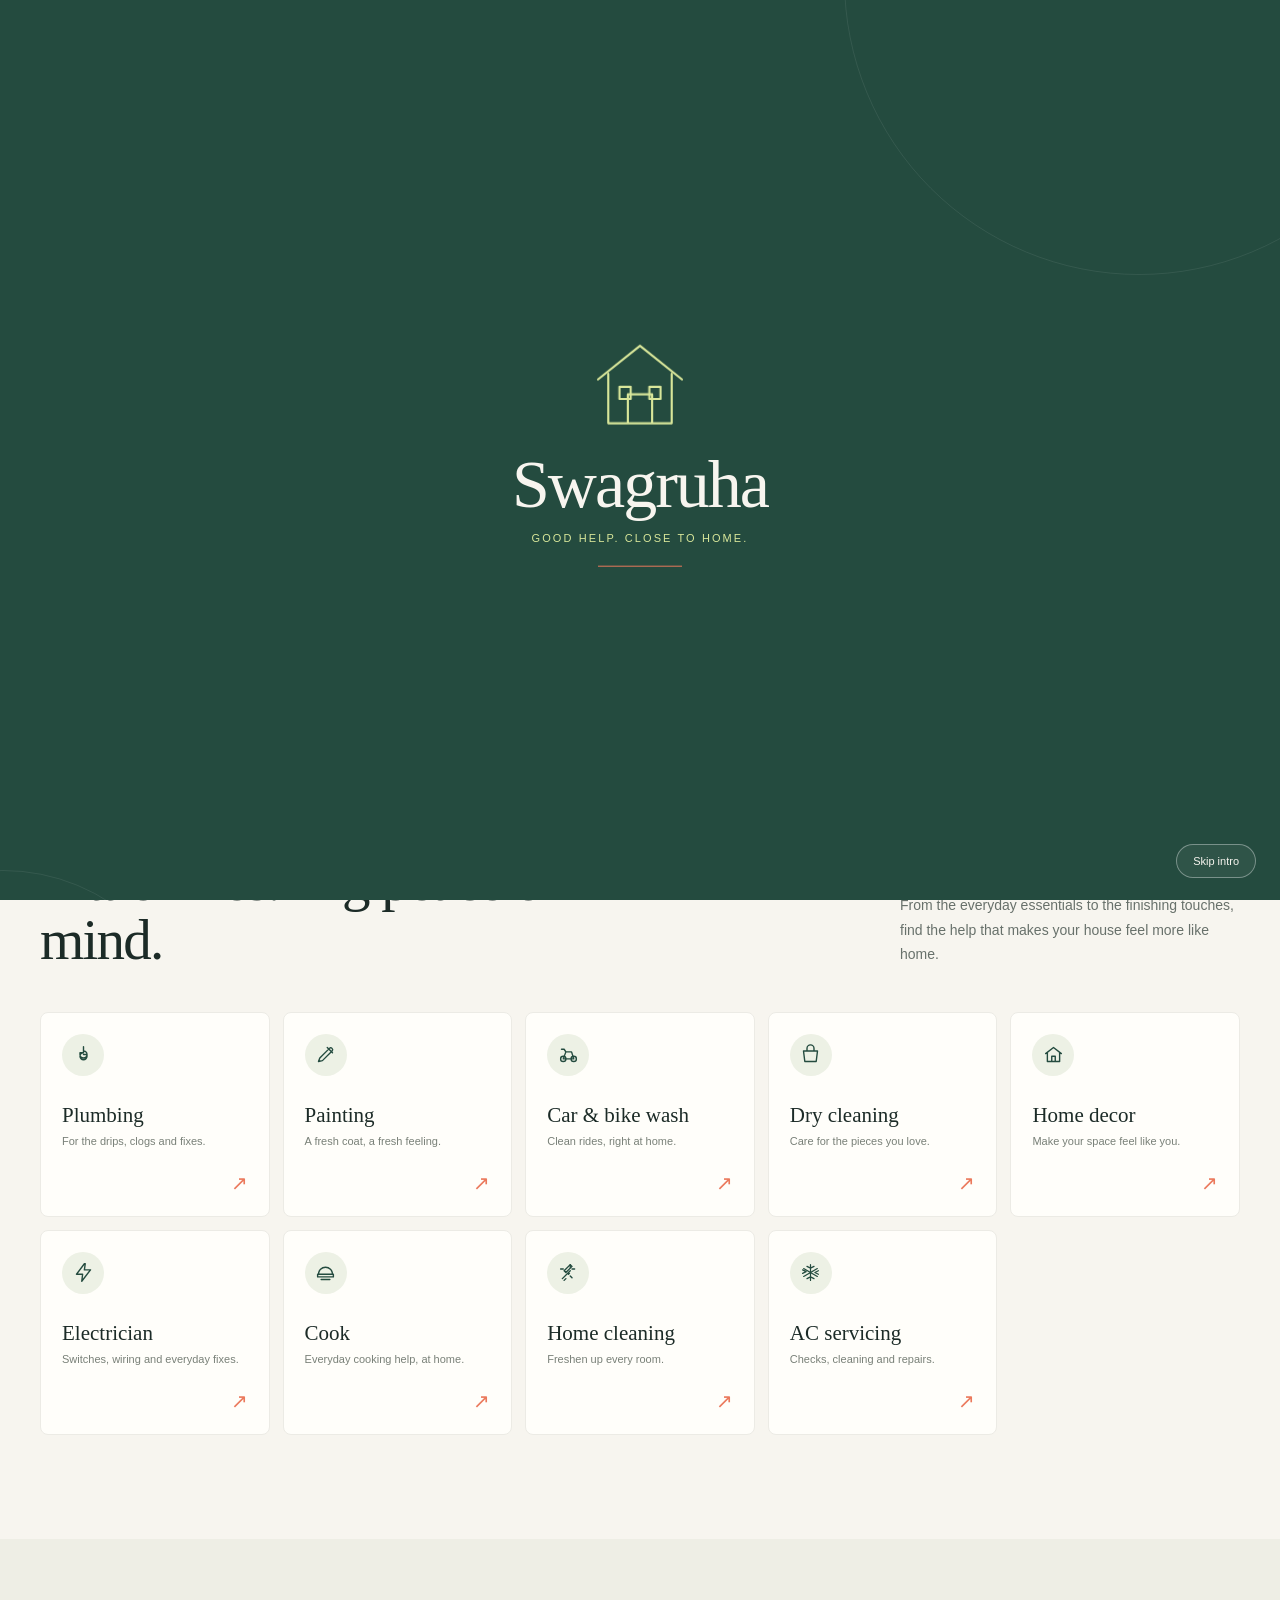
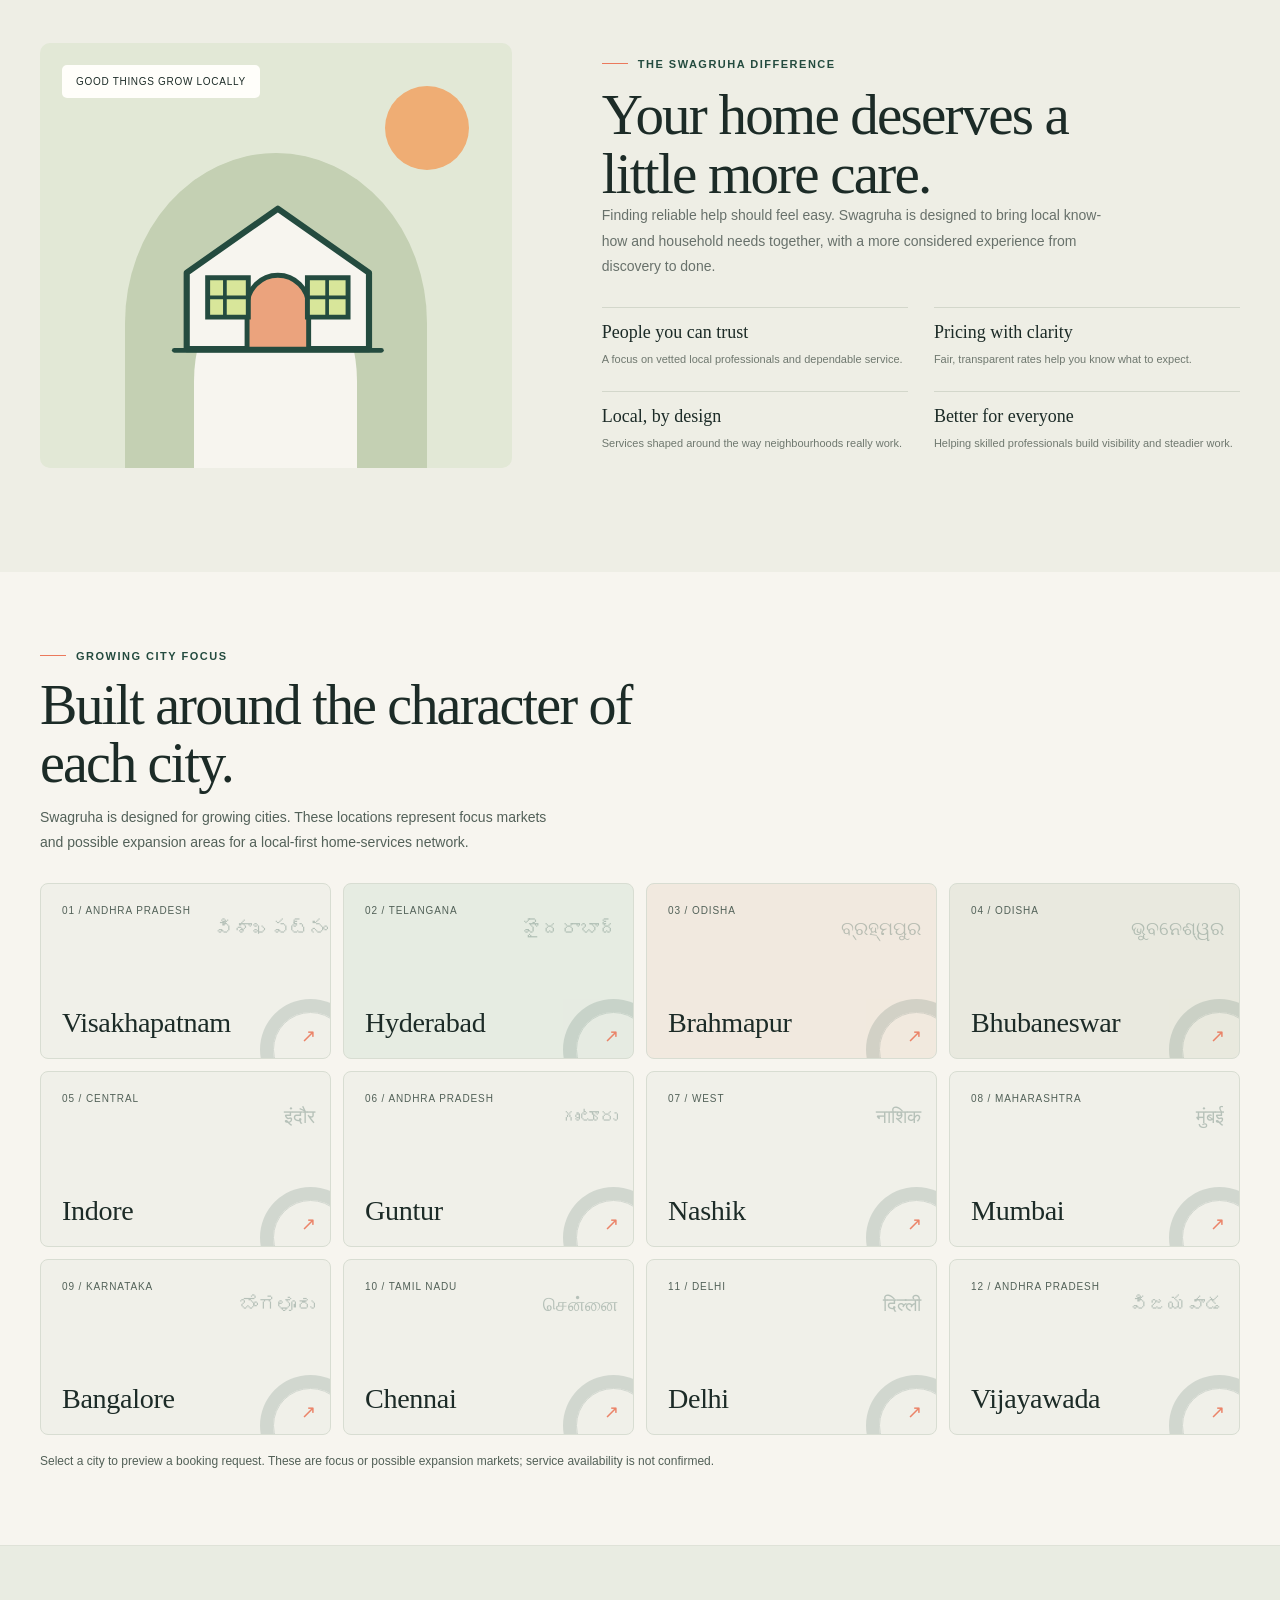
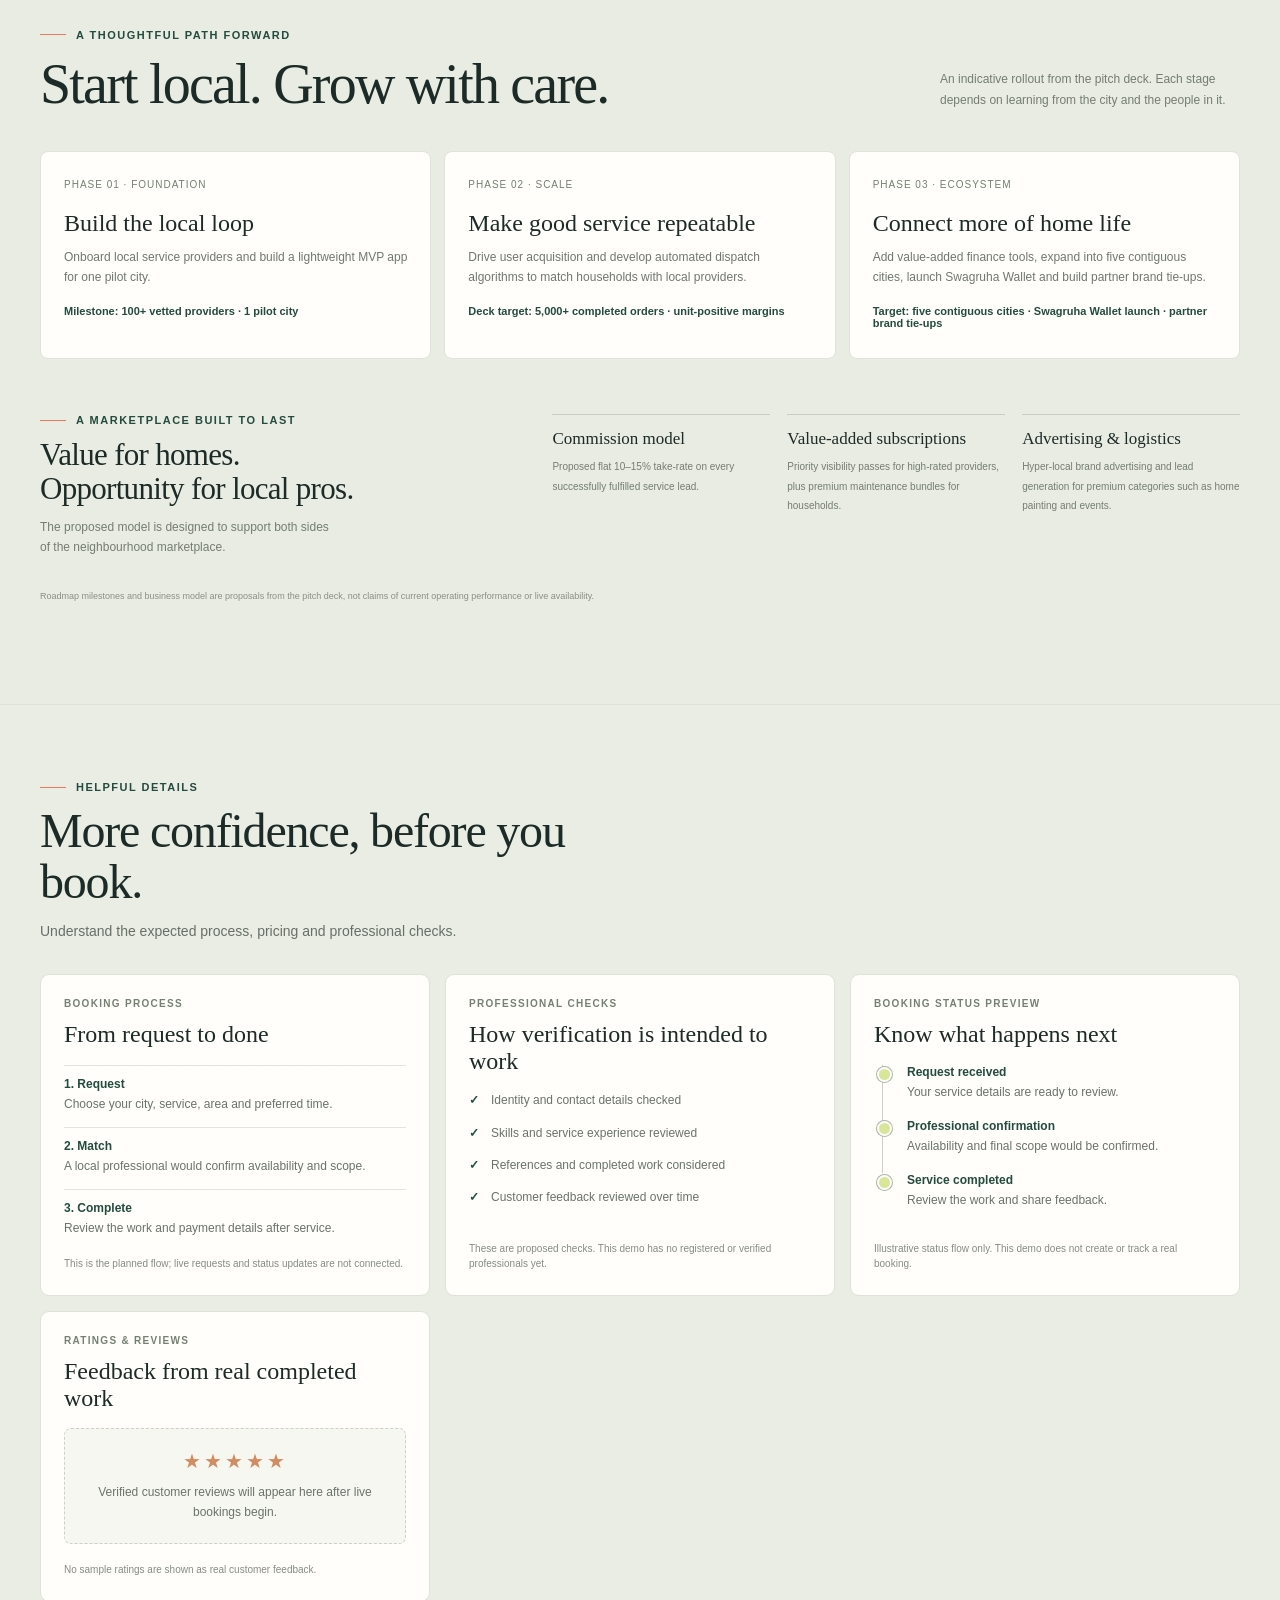
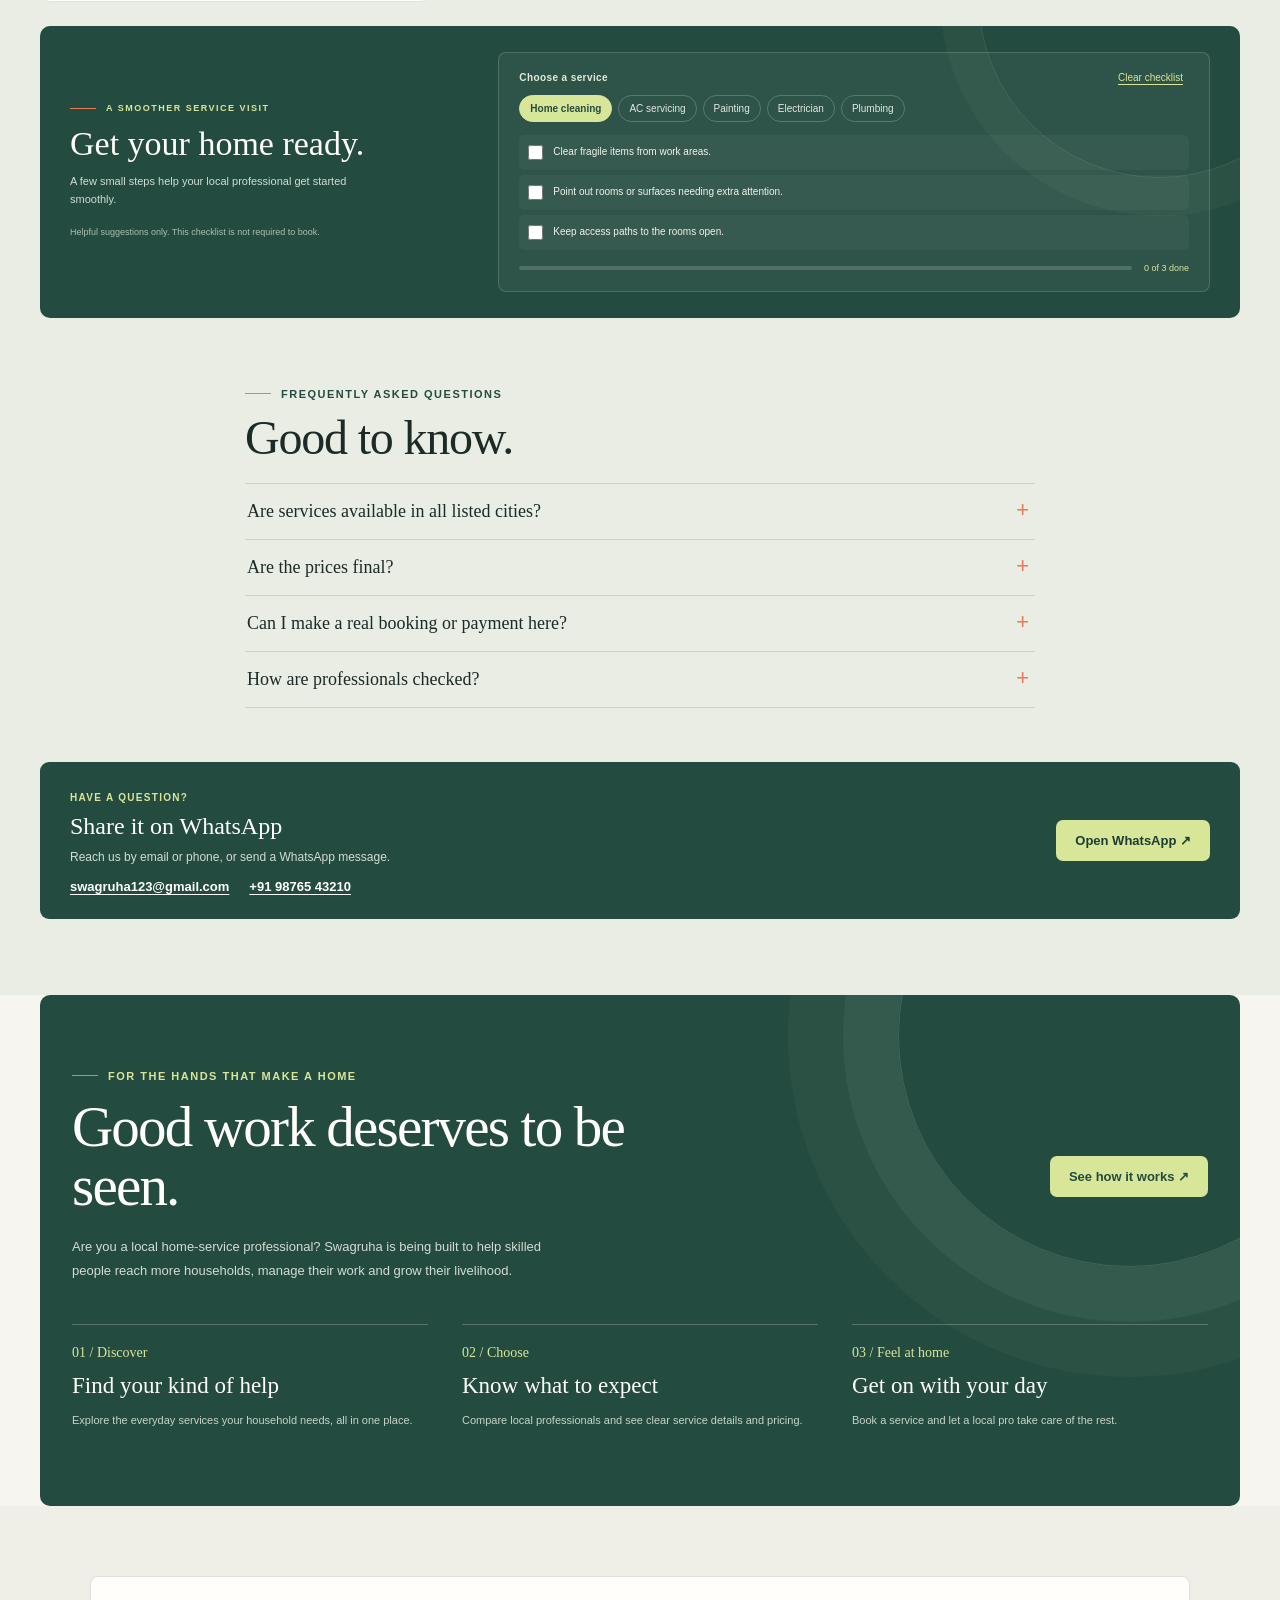
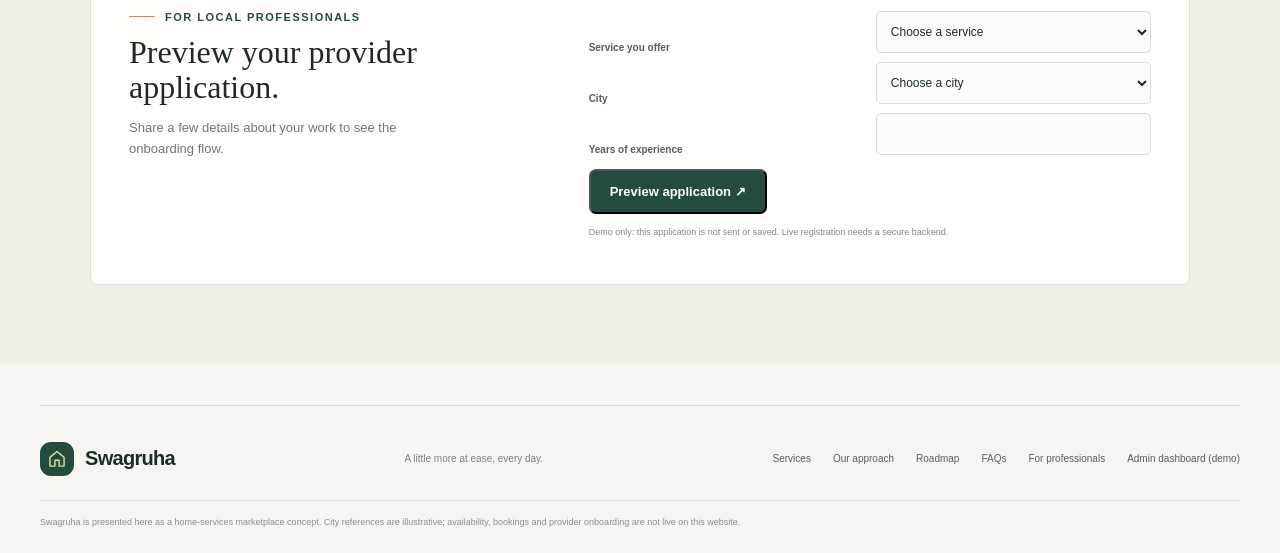
==== index.html @ 5145e4fa "Add files via upload" ====
<!doctype html>
<html lang="en">
<head>
<meta charset="utf-8">
<meta name="viewport" content="width=device-width, initial-scale=1">
<meta name="theme-color" content="#f7f5ef">
<meta name="description" content="Swagruha brings everyday home services and trusted local professionals together for India's next-generation cities.">
<title>Swagruha — Good help. Close to home.</title>
<link rel="stylesheet" href="styles.css?v=16">
<script src="script.js?v=26" defer></script>

</head>
<body>
<div class="top-contact-bar"><div class="wrap top-contact-inner"><a href="mailto:swagruha123@gmail.com" aria-label="Email Swagruha">✉ <span>swagruha123@gmail.com</span></a><a href="tel:+919876543210" aria-label="Call Swagruha">☎ <span>+91 98765 43210</span></a><a class="admin-shortcut" href="./dashboard.html">Admin dashboard ↗</a></div></div>
<header class="wrap topbar">
<a class="brand" href="#home" aria-label="Swagruha home"><span class="brand-mark"><svg viewBox="0 0 24 24" fill="none" aria-hidden="true"><path d="m3.5 10 8.5-7 8.5 7v10.5h-6v-7h-5v7h-6V10Z" stroke="currentColor" stroke-width="1.7" stroke-linejoin="round"/><path d="M8 7.1V4.5h3" stroke="currentColor" stroke-width="1.7" stroke-linecap="round"/></svg></span>Swagruha</a>
<button class="current-city-picker" id="openCityPicker" type="button" aria-haspopup="dialog"><span aria-hidden="true">⌖</span><span id="currentCityLabel">Choose city</span><span aria-hidden="true">⌄</span></button>
<div class="language-switch" role="group" aria-label="Choose language"><button type="button" data-lang="en" aria-pressed="true">EN</button><button type="button" data-lang="te" aria-pressed="false">తెలుగు</button><button type="button" data-lang="hi" aria-pressed="false">हिन्दी</button></div>
<div class="top-account-actions"><button class="account-link" type="button" data-open-account="signup">Sign up</button><button class="account-link login-link" type="button" data-open-account="login">Log in</button></div>
<button class="menu" aria-label="Toggle navigation menu" aria-expanded="false" aria-controls="siteMenu"><span class="menu-symbol" aria-hidden="true">☰</span><span class="menu-label">Menu</span></button>
<nav class="nav" id="siteMenu" aria-label="Main menu"><a href="#services">Browse services</a><a class="book-link" href="#cities">Book a service</a><a href="#booking-flow">How booking works</a><a href="#why">About Swagruha</a><a href="#faq">FAQs</a><a href="#provider-application">Join as a provider</a><button class="account-link" type="button" data-open-account="signup">Sign up</button><button class="account-link login-link" type="button" data-open-account="login">Log in</button><a class="menu-contact" href="mailto:swagruha123@gmail.com">Contact us <span>swagruha123@gmail.com</span></a></nav>
</header>
<main id="home">
<section class="wrap discovery" aria-label="Find a home service">
<form class="service-search" id="serviceSearchForm" role="search"><label class="visually-hidden" for="serviceSearchInput">Search home services</label><span class="search-icon" aria-hidden="true">⌕</span><input id="serviceSearchInput" type="search" placeholder="Search a service, e.g. electrician" autocomplete="off"><button type="submit">Search</button></form>
<div class="discovery-layout"><div class="quick-services"><div class="quick-heading"><div class="eyebrow">Start with a service</div><p>Choose the help you need at home.</p></div><div class="quick-service-grid"><button type="button" class="quick-service" data-quick-service="home_cleaning"><span class="quick-icon">✳</span><span>Home cleaning</span></button><button type="button" class="quick-service" data-quick-service="painting"><span class="quick-icon">◩</span><span>Painting</span></button><button type="button" class="quick-service" data-quick-service="electrician"><span class="quick-icon">ϟ</span><span>Electrician</span></button><button type="button" class="quick-service" data-quick-service="ac_servicing"><span class="quick-icon">❄</span><span>AC servicing</span></button></div><a class="all-services-link" href="#services">Explore all services <span aria-hidden="true">↗</span></a></div>
<article class="discovery-feature"><span class="feature-kicker">A little more at ease</span><div class="feature-content"><div class="feature-copy"><div class="eyebrow">Local help, made simple</div><h2>Care for your home,<br>close to home.</h2><p>Find everyday household services and preview a request in just a few steps.</p><button type="button" class="button feature-book" data-quick-service="home_cleaning">Explore home cleaning <span aria-hidden="true">↗</span></button></div><div class="feature-video" aria-label="Animated preview of a home cleaning service"><svg class="feature-video-scene" viewBox="0 0 480 300" role="img" aria-label="A local home professional cleaning a bright room"><rect width="480" height="300" fill="#d8e3d9"/><path d="M0 230h480v70H0z" fill="#c6b59b"/><path d="M45 36h190v138H45z" rx="7" fill="#f6f1e5" stroke="#fffefa" stroke-width="10"/><path d="M60 50h160v111H60z" fill="#b6d0cb"/><path d="M140 50v111M60 105h160" stroke="#f8f6ef" stroke-width="8"/><path d="M25 230h430" stroke="#a28f79" stroke-width="5"/><rect x="300" y="173" width="84" height="57" rx="6" fill="#e7a477"/><path d="M290 175h104l-52-45-52 45Z" fill="#244b3f"/><circle cx="365" cy="82" r="24" fill="#d9a37e"/><path d="M341 80c1-23 40-35 49-4-11-5-28-9-49 4Z" fill="#29362f"/><path d="M340 110c-14 22-17 62-13 88h78c1-32-4-68-22-87-10-10-32-11-43-1Z" fill="#477864"/><path d="M344 124c-22 14-34 34-48 57m82-54c19 4 34 18 46 36" fill="none" stroke="#d9a37e" stroke-width="13" stroke-linecap="round" class="cleaner-arms"/><path d="m303 176 27 17m82-33 21 20" stroke="#d9a37e" stroke-width="9" stroke-linecap="round"/><path d="m334 198-6 44m52-44 9 44" stroke="#29362f" stroke-width="14" stroke-linecap="round"/><path d="M417 197v47m-14 2h28" stroke="#d8e69a" stroke-width="6" stroke-linecap="round"/><circle cx="278" cy="91" r="5" fill="#fffefa" class="video-sparkle sparkle-one"/><circle cx="255" cy="123" r="4" fill="#d8e69a" class="video-sparkle sparkle-two"/><path d="m270 59 3 8 8 3-8 3-3 8-3-8-8-3 8-3 3-8Z" fill="#fffefa" class="video-sparkle sparkle-three"/></svg><span class="video-wipe-tool" aria-hidden="true"></span><span class="video-wipe-shine" aria-hidden="true"></span><div class="feature-video-controls"><button class="feature-video-toggle" type="button" aria-label="Pause service video" aria-pressed="true"><span aria-hidden="true">Ⅱ</span></button><span class="video-title">Home cleaning</span><span class="video-status">Playing</span></div><div class="feature-video-progress" aria-hidden="true"><span></span></div></div></div><span class="feature-caption">Thoughtful service for everyday home life</span></article></div>
<div class="service-highlights" aria-label="Featured services"><button type="button" class="highlight-card" data-quick-service="painting"><span class="highlight-art paint-art" aria-hidden="true">▱</span><span><small>Give your walls a refresh</small><b>Home painting <i aria-hidden="true">↗</i></b></span></button><button type="button" class="highlight-card" data-quick-service="home_cleaning"><span class="highlight-art clean-art" aria-hidden="true">✳</span><span><small>A fresh start for every room</small><b>Home cleaning <i aria-hidden="true">↗</i></b></span></button><button type="button" class="highlight-card" data-quick-service="electrician"><span class="highlight-art repair-art" aria-hidden="true">ϟ</span><span><small>Little fixes, handled locally</small><b>Home repairs <i aria-hidden="true">↗</i></b></span></button></div>
</section>
<div class="wrap trust-strip"><span class="trust-label">A better way to book everyday care</span><span class="trust-pill">Skilled local people</span><span class="trust-pill">Clear, fair pricing</span><span class="trust-pill">Made for your city</span></div>
<section class="wrap section" id="services"><div class="section-head"><div><div class="eyebrow">One less thing to worry about</div><h2>Little fixes. Big peace of mind.</h2></div><p>From the everyday essentials to the finishing touches, find the help that makes your house feel more like home.</p></div>
<div class="service-grid">
<article class="service" role="button" tabindex="0" aria-haspopup="dialog" data-service="plumbing"><div><span class="icon"><svg viewBox="0 0 24 24" fill="none"><path d="M12 3v7m0 0a4 4 0 1 0 4 4v-2h-4m0-2H8v2a4 4 0 1 0 4-4Z" stroke="currentColor" stroke-width="1.6" stroke-linecap="round" stroke-linejoin="round"/></svg></span><h3>Plumbing</h3><p>For the drips, clogs and fixes.</p></div><span class="arrow" aria-hidden="true">↗</span></article>
<article class="service" role="button" tabindex="0" aria-haspopup="dialog" data-service="painting"><div><span class="icon"><svg viewBox="0 0 24 24" fill="none"><path d="m14 4 6 6M4 20l4.5-1 11-11a2.12 2.12 0 0 0-3-3l-11 11L4 20Z" stroke="currentColor" stroke-width="1.6" stroke-linecap="round" stroke-linejoin="round"/></svg></span><h3>Painting</h3><p>A fresh coat, a fresh feeling.</p></div><span class="arrow" aria-hidden="true">↗</span></article>
<article class="service" role="button" tabindex="0" aria-haspopup="dialog" data-service="car_bike_wash"><div><span class="icon"><svg viewBox="0 0 24 24" fill="none"><circle cx="6" cy="17" r="3" stroke="currentColor" stroke-width="1.6"/><circle cx="18" cy="17" r="3" stroke="currentColor" stroke-width="1.6"/><path d="M6 17h12l-2.5-8H9l-3 8Zm3-8-2-3H4" stroke="currentColor" stroke-width="1.6" stroke-linecap="round" stroke-linejoin="round"/></svg></span><h3>Car &amp; bike wash</h3><p>Clean rides, right at home.</p></div><span class="arrow" aria-hidden="true">↗</span></article>
<article class="service" role="button" tabindex="0" aria-haspopup="dialog" data-service="dry_cleaning"><div><span class="icon"><svg viewBox="0 0 24 24" fill="none"><path d="M4 8h16l-1.5 12h-13L4 8Zm4 0V5a4 4 0 0 1 8 0v3" stroke="currentColor" stroke-width="1.6" stroke-linecap="round" stroke-linejoin="round"/></svg></span><h3>Dry cleaning</h3><p>Care for the pieces you love.</p></div><span class="arrow" aria-hidden="true">↗</span></article>
<article class="service" role="button" tabindex="0" aria-haspopup="dialog" data-service="home_decor"><div><span class="icon"><svg viewBox="0 0 24 24" fill="none"><path d="m3 11 9-7 9 7M5 10v10h14V10m-9 10v-6h4v6" stroke="currentColor" stroke-width="1.6" stroke-linecap="round" stroke-linejoin="round"/></svg></span><h3>Home decor</h3><p>Make your space feel like you.</p></div><span class="arrow" aria-hidden="true">↗</span></article>

<article class="service" role="button" tabindex="0" aria-haspopup="dialog" data-service="electrician"><div><span class="icon"><svg viewBox="0 0 24 24" fill="none"><path d="m13 2-9 12h7l-1 8 10-13h-7l1-7Z" stroke="currentColor" stroke-width="1.6" stroke-linecap="round" stroke-linejoin="round"/></svg></span><h3>Electrician</h3><p>Switches, wiring and everyday fixes.</p></div><span class="arrow" aria-hidden="true">↗</span></article>
<article class="service" role="button" tabindex="0" aria-haspopup="dialog" data-service="cook"><div><span class="icon"><svg viewBox="0 0 24 24" fill="none"><path d="M4 14a8 8 0 0 1 16 0H4Zm-1 0h18v3H3zm4 6h10" stroke="currentColor" stroke-width="1.6" stroke-linecap="round" stroke-linejoin="round"/></svg></span><h3>Cook</h3><p>Everyday cooking help, at home.</p></div><span class="arrow" aria-hidden="true">↗</span></article>
<article class="service" role="button" tabindex="0" aria-haspopup="dialog" data-service="home_cleaning"><div><span class="icon"><svg viewBox="0 0 24 24" fill="none"><path d="m5 19 9-9m-7 11 2-2M14 3v3m-8 2H3m16 0h-3m-2 8 2 2m-4-4 1-1" stroke="currentColor" stroke-width="1.6" stroke-linecap="round" stroke-linejoin="round"/><path d="m14 3 2 2-7 7-2-2 7-7Z" stroke="currentColor" stroke-width="1.6" stroke-linejoin="round"/></svg></span><h3>Home cleaning</h3><p>Freshen up every room.</p></div><span class="arrow" aria-hidden="true">↗</span></article>
<article class="service" role="button" tabindex="0" aria-haspopup="dialog" data-service="ac_servicing"><div><span class="icon"><svg viewBox="0 0 24 24" fill="none"><path d="M12 3v18m-7.8-13.5 15.6 9m0-9-15.6 9M8 5l4 2 4-2m-8 14 4-2 4 2m5-9-4 2 4 2M3 9l4 2-4 2" stroke="currentColor" stroke-width="1.4" stroke-linecap="round" stroke-linejoin="round"/></svg></span><h3>AC servicing</h3><p>Checks, cleaning and repairs.</p></div><span class="arrow" aria-hidden="true">↗</span></article></div></section>

<section class="split" id="why"><div class="wrap section story"><div class="story-visual" aria-label="Illustration of a neighbourhood home"><span class="sun"></span><span class="visual-tag">Good things grow locally</span><span class="arch"></span><svg class="line-house" viewBox="0 0 180 140" fill="none" aria-hidden="true"><path d="m16 68 74-52 74 52v62H16V68Z" fill="#F7F5EF" stroke="#244B3F" stroke-width="5" stroke-linejoin="round"/><path d="M65 95a25 25 0 0 1 50 0v35H65V95Z" fill="#EBA37D" stroke="#244B3F" stroke-width="4"/><path d="M33 72h33v32H33zM114 72h33v32h-33z" fill="#D8E69A" stroke="#244B3F" stroke-width="4"/><path d="M47 72v32m-14-16h33m64-16v32m-16-16h33" stroke="#244B3F" stroke-width="3"/><path d="M6 131h168" stroke="#244B3F" stroke-width="4" stroke-linecap="round"/></svg></div>
<div class="story-copy"><div class="eyebrow">The Swagruha difference</div><h2>Your home deserves a little more care.</h2><p>Finding reliable help should feel easy. Swagruha is designed to bring local know-how and household needs together, with a more considered experience from discovery to done.</p><div class="benefits"><div class="benefit"><b>People you can trust</b><span>A focus on vetted local professionals and dependable service.</span></div><div class="benefit"><b>Pricing with clarity</b><span>Fair, transparent rates help you know what to expect.</span></div><div class="benefit"><b>Local, by design</b><span>Services shaped around the way neighbourhoods really work.</span></div><div class="benefit"><b>Better for everyone</b><span>Helping skilled professionals build visibility and steadier work.</span></div></div></div></div></section>
<section class="wrap cities" id="cities"><div class="cities-intro"><div class="eyebrow">Growing city focus</div><h2>Built around the character of each city.</h2><p>Swagruha is designed for growing cities. These locations represent focus markets and possible expansion areas for a local-first home-services network.</p></div><div class="city-grid"><article class="city-card" role="button" tabindex="0" aria-pressed="false" aria-label="Choose Visakhapatnam" data-city="Visakhapatnam"><span class="city-index">01 / ANDHRA PRADESH</span><span class="city-name">Visakhapatnam</span><span class="city-mark">విశాఖపట్నం</span><span class="city-line"></span></article><article class="city-card" role="button" tabindex="0" aria-label="Choose Hyderabad" data-city="Hyderabad"><span class="city-index">02 / TELANGANA</span><span class="city-name">Hyderabad</span><span class="city-mark">హైదరాబాద్</span><span class="city-line"></span></article><article class="city-card" role="button" tabindex="0" aria-label="Choose Brahmapur" data-city="Brahmapur"><span class="city-index">03 / ODISHA</span><span class="city-name">Brahmapur</span><span class="city-mark">ବ୍ରହ୍ମପୁର</span><span class="city-line"></span></article><article class="city-card" role="button" tabindex="0" aria-label="Choose Bhubaneswar" data-city="Bhubaneswar"><span class="city-index">04 / ODISHA</span><span class="city-name">Bhubaneswar</span><span class="city-mark">ଭୁବନେଶ୍ୱର</span><span class="city-line"></span></article><article class="city-card" role="button" tabindex="0" aria-label="Choose Indore" data-city="Indore"><span class="city-index">05 / CENTRAL</span><span class="city-name">Indore</span><span class="city-mark">इंदौर</span><span class="city-line"></span></article><article class="city-card" role="button" tabindex="0" aria-label="Choose Guntur" data-city="Guntur"><span class="city-index">06 / ANDHRA PRADESH</span><span class="city-name">Guntur</span><span class="city-mark">గుంటూరు</span><span class="city-line"></span></article><article class="city-card" role="button" tabindex="0" aria-label="Choose Nashik" data-city="Nashik"><span class="city-index">07 / WEST</span><span class="city-name">Nashik</span><span class="city-mark">नाशिक</span><span class="city-line"></span></article><article class="city-card" role="button" tabindex="0" aria-label="Choose Mumbai" data-city="Mumbai"><span class="city-index">08 / MAHARASHTRA</span><span class="city-name">Mumbai</span><span class="city-mark">मुंबई</span><span class="city-line"></span></article><article class="city-card" role="button" tabindex="0" aria-label="Choose Bangalore" data-city="Bangalore"><span class="city-index">09 / KARNATAKA</span><span class="city-name">Bangalore</span><span class="city-mark">ಬೆಂಗಳೂರು</span><span class="city-line"></span></article><article class="city-card" role="button" tabindex="0" aria-label="Choose Chennai" data-city="Chennai"><span class="city-index">10 / TAMIL NADU</span><span class="city-name">Chennai</span><span class="city-mark">சென்னை</span><span class="city-line"></span></article><article class="city-card" role="button" tabindex="0" aria-label="Choose Delhi" data-city="Delhi"><span class="city-index">11 / DELHI</span><span class="city-name">Delhi</span><span class="city-mark">दिल्ली</span><span class="city-line"></span></article><article class="city-card" role="button" tabindex="0" aria-label="Choose Vijayawada" data-city="Vijayawada"><span class="city-index">12 / ANDHRA PRADESH</span><span class="city-name">Vijayawada</span><span class="city-mark">విజయవాడ</span><span class="city-line"></span></article></div><p class="cities-note">Select a city to preview a booking request. These are focus or possible expansion markets; service availability is not confirmed.</p></section>
<section class="roadmap" id="roadmap"><div class="wrap"><div class="roadmap-head"><div><div class="eyebrow">A thoughtful path forward</div><h2>Start local. Grow with care.</h2></div><p>An indicative rollout from the pitch deck. Each stage depends on learning from the city and the people in it.</p></div><div class="roadmap-grid"><article class="roadmap-card"><span class="phase">Phase 01 · Foundation</span><h3>Build the local loop</h3><p>Onboard local service providers and build a lightweight MVP app for one pilot city.</p><span class="goal">Milestone: 100+ vetted providers · 1 pilot city</span></article><article class="roadmap-card"><span class="phase">Phase 02 · Scale</span><h3>Make good service repeatable</h3><p>Drive user acquisition and develop automated dispatch algorithms to match households with local providers.</p><span class="goal">Deck target: 5,000+ completed orders · unit-positive margins</span></article><article class="roadmap-card"><span class="phase">Phase 03 · Ecosystem</span><h3>Connect more of home life</h3><p>Add value-added finance tools, expand into five contiguous cities, launch Swagruha Wallet and build partner brand tie-ups.</p><span class="goal">Target: five contiguous cities · Swagruha Wallet launch · partner brand tie-ups</span></article></div><div class="model-row"><div><div class="eyebrow">A marketplace built to last</div><h3>Value for homes.<br>Opportunity for local pros.</h3><p>The proposed model is designed to support both sides of the neighbourhood marketplace.</p></div><div class="model-list"><div class="model-item"><b>Commission model</b><span>Proposed flat 10–15% take-rate on every successfully fulfilled service lead.</span></div><div class="model-item"><b>Value-added subscriptions</b><span>Priority visibility passes for high-rated providers, plus premium maintenance bundles for households.</span></div><div class="model-item"><b>Advertising & logistics</b><span>Hyper-local brand advertising and lead generation for premium categories such as home painting and events.</span></div></div></div><p class="roadmap-note">Roadmap milestones and business model are proposals from the pitch deck, not claims of current operating performance or live availability.</p></div></section>
<section class="trust-details" id="trust-details"><div class="wrap"><div class="extras-heading"><div class="eyebrow">Helpful details</div><h2>More confidence, before you book.</h2><p>Understand the expected process, pricing and professional checks.</p></div><div class="trust-detail-grid"><article class="trust-detail-card" id="booking-flow"><span class="detail-kicker">Booking process</span><h3>From request to done</h3><ol class="booking-steps"><li><b>1. Request</b><span>Choose your city, service, area and preferred time.</span></li><li><b>2. Match</b><span>A local professional would confirm availability and scope.</span></li><li><b>3. Complete</b><span>Review the work and payment details after service.</span></li></ol><p class="detail-disclaimer">This is the planned flow; live requests and status updates are not connected.</p></article><article class="trust-detail-card" id="verification"><span class="detail-kicker">Professional checks</span><h3>How verification is intended to work</h3><ul class="check-list"><li>Identity and contact details checked</li><li>Skills and service experience reviewed</li><li>References and completed work considered</li><li>Customer feedback reviewed over time</li></ul><p class="detail-disclaimer">These are proposed checks. This demo has no registered or verified professionals yet.</p></article><article class="trust-detail-card" id="status-preview"><span class="detail-kicker">Booking status preview</span><h3>Know what happens next</h3><ol class="status-track"><li><b>Request received</b><span>Your service details are ready to review.</span></li><li><b>Professional confirmation</b><span>Availability and final scope would be confirmed.</span></li><li><b>Service completed</b><span>Review the work and share feedback.</span></li></ol><p class="detail-disclaimer">Illustrative status flow only. This demo does not create or track a real booking.</p></article><article class="trust-detail-card reviews-card" id="reviews"><span class="detail-kicker">Ratings &amp; reviews</span><h3>Feedback from real completed work</h3><div class="reviews-empty"><span class="review-stars" aria-hidden="true">★★★★★</span><p>Verified customer reviews will appear here after live bookings begin.</p></div><p class="detail-disclaimer">No sample ratings are shown as real customer feedback.</p></article></div><section class="visit-prep" id="visit-prep" aria-labelledby="visitPrepTitle"><div class="prep-intro"><div class="eyebrow" id="prepEyebrow">A smoother service visit</div><h3 id="visitPrepTitle">Get your home ready.</h3><p id="prepIntroText">A few small steps help your local professional get started smoothly.</p><p class="prep-note" id="prepNote">Helpful suggestions only. This checklist is not required to book.</p></div><div class="prep-widget"><div class="prep-widget-head"><span id="prepChooseLabel">Choose a service</span><button id="clearPrepChecklist" type="button">Clear checklist</button></div><div class="prep-service-tabs" role="tablist" aria-label="Choose a service to prepare for"><button type="button" role="tab" aria-selected="true" data-prep-service="home_cleaning">Home cleaning</button><button type="button" role="tab" aria-selected="false" data-prep-service="ac_servicing">AC servicing</button><button type="button" role="tab" aria-selected="false" data-prep-service="painting">Painting</button><button type="button" role="tab" aria-selected="false" data-prep-service="electrician">Electrician</button><button type="button" role="tab" aria-selected="false" data-prep-service="plumbing">Plumbing</button></div><ul class="prep-checklist" id="prepChecklist"></ul><div class="prep-progress"><span class="prep-progress-track"><span id="prepProgressBar"></span></span><span id="prepProgressLabel" aria-live="polite">0 of 3 done</span></div></div></section><div class="faq-wrap" id="faq"><div class="faq-heading"><div class="eyebrow">Frequently asked questions</div><h2>Good to know.</h2></div><details class="faq-item"><summary>Are services available in all listed cities?</summary><p>The cities show focus and possible expansion markets. Current service availability is not confirmed.</p></details><details class="faq-item"><summary>Are the prices final?</summary><p>No. Price ranges are illustrative estimates for this website preview. A real professional would confirm the scope and final quote.</p></details><details class="faq-item"><summary>Can I make a real booking or payment here?</summary><p>No. This is a front-end demo. Booking requests are not sent or saved, and no payment is processed.</p></details><details class="faq-item"><summary>How are professionals checked?</summary><p>The verification card describes the intended approach. Live onboarding and background checks are not active in this demo.</p></details></div><div class="contact-strip"><div><span class="detail-kicker">Have a question?</span><h3>Share it on WhatsApp</h3><p>Reach us by email or phone, or send a WhatsApp message.</p><div class="contact-details"><a href="mailto:swagruha123@gmail.com">swagruha123@gmail.com</a><a href="tel:+919876543210">+91 98765 43210</a></div></div><a class="button whatsapp-button" href="https://wa.me/919876543210?text=Hi%20Swagruha%2C%20I%20have%20a%20question%20about%20home%20services." target="_blank" rel="noopener noreferrer">Open WhatsApp ↗</a></div></div></section>
<section class="wrap provider" id="providers"><div class="wrap provider-inner"><div><div class="eyebrow">For the hands that make a home</div><h2>Good work deserves to be seen.</h2><p>Are you a local home-service professional? Swagruha is being built to help skilled people reach more households, manage their work and grow their livelihood.</p></div><a class="button" href="#how-it-works">See how it works <span aria-hidden="true">↗</span></a></div><div class="wrap steps" id="how-it-works"><article class="step"><span class="num">01 / Discover</span><h3>Find your kind of help</h3><p>Explore the everyday services your household needs, all in one place.</p></article><article class="step"><span class="num">02 / Choose</span><h3>Know what to expect</h3><p>Compare local professionals and see clear service details and pricing.</p></article><article class="step"><span class="num">03 / Feel at home</span><h3>Get on with your day</h3><p>Book a service and let a local pro take care of the rest.</p></article></div></section><section class="provider-onboard" id="provider-application"><div class="provider-apply"><div><div class="eyebrow">For local professionals</div><h3>Preview your provider application.</h3><p>Share a few details about your work to see the onboarding flow.</p></div><form id="providerForm" class="provider-form"><label for="providerService">Service you offer</label><select id="providerService" required><option value="">Choose a service</option><option>Plumbing</option><option>Painting</option><option>Car &amp; bike wash</option><option>Dry cleaning</option><option>Home decor</option><option>Electrician</option><option>Cook</option><option>Home cleaning</option><option>AC servicing</option></select><label for="providerCity">City</label><select id="providerCity" required><option value="">Choose a city</option><option>Visakhapatnam</option><option>Hyderabad</option><option>Brahmapur</option><option>Bhubaneswar</option><option>Indore</option><option>Guntur</option><option>Nashik</option><option>Mumbai</option><option>Bangalore</option><option>Chennai</option><option>Delhi</option><option>Vijayawada</option></select><label for="providerExperience">Years of experience</label><input id="providerExperience" type="number" min="0" max="60" required><button class="button" type="submit">Preview application ↗</button><p class="provider-form-note">Demo only: this application is not sent or saved. Live registration needs a secure backend.</p><p id="providerFormStatus" class="form-status" role="status" aria-live="polite"></p></form></div></section>
</main>
<footer class="wrap"><div class="footer"><a class="brand" href="#home"><span class="brand-mark"><svg viewBox="0 0 24 24" fill="none" aria-hidden="true"><path d="m3.5 10 8.5-7 8.5 7v10.5h-6v-7h-5v7h-6V10Z" stroke="currentColor" stroke-width="1.7" stroke-linejoin="round"/></svg></span>Swagruha</a><span class="footer-note">A little more at ease, every day.</span><nav class="footer-links" aria-label="Footer navigation"><a href="#services">Services</a><a href="#why">Our approach</a><a href="#roadmap">Roadmap</a><a href="#faq">FAQs</a><a href="#providers">For professionals</a><a href="dashboard.html">Admin dashboard (demo)</a></nav></div><div class="disclaimer">Swagruha is presented here as a home-services marketplace concept. City references are illustrative; availability, bookings and provider onboarding are not live on this website.</div></footer>



<dialog class="service-dialog" id="serviceDialog" aria-labelledby="serviceDialogTitle"><button type="button" class="dialog-close" aria-label="Close dialog">×</button><div class="eyebrow service-dialog-eyebrow">Service details</div><h2 id="serviceDialogTitle"></h2><p class="service-dialog-intro"></p><p class="service-price" aria-live="polite"></p><ul class="service-dialog-list"></ul><p class="service-dialog-note"></p><button type="button" class="button service-dialog-close">Close</button></dialog>
<dialog class="city-picker-dialog" id="cityPickerDialog" aria-labelledby="cityPickerTitle"><button type="button" class="dialog-close" aria-label="Close city picker">×</button><div class="eyebrow">Find your neighbourhood</div><h2 id="cityPickerTitle">Choose your city</h2><p>Select a city to start a booking preview. Availability is not confirmed yet.</p><div class="city-picker-grid" id="cityPickerGrid"></div></dialog>
<dialog class="account-dialog" id="accountDialog" aria-labelledby="accountDialogTitle"><button type="button" class="dialog-close" aria-label="Close account dialog">×</button><div class="eyebrow">Your Swagruha account</div><h2 id="accountDialogTitle">Create an account</h2><div class="account-tabs" role="tablist" aria-label="Account action"><button type="button" role="tab" aria-selected="true" data-account-tab="signup">Sign up</button><button type="button" role="tab" aria-selected="false" data-account-tab="login">Log in</button></div><p class="account-demo-note">Preview only: account registration and login are not connected yet. Please do not enter a real password.</p><form id="signupForm" class="account-form" data-account-form="signup"><label for="signupName">Full name</label><input id="signupName" name="name" type="text" autocomplete="name" required><label for="signupEmail">Email address</label><input id="signupEmail" name="email" type="email" autocomplete="email" required><label for="signupPhone">Phone number</label><input id="signupPhone" name="phone" type="tel" autocomplete="tel" inputmode="tel" pattern="(?:\+91)?[6-9][0-9]{9}" required><button class="button" type="submit">Create account</button></form><form id="loginForm" class="account-form" data-account-form="login" hidden><label for="loginEmail">Email address</label><input id="loginEmail" name="email" type="email" autocomplete="email" required><label for="loginPassword">Password</label><input id="loginPassword" name="password" type="password" autocomplete="current-password" required><button class="button" type="submit">Log in</button></form><p class="account-status" id="accountStatus" role="status" aria-live="polite"></p></dialog>

<dialog class="workflow-dialog booking-request-dialog" id="bookingRequestDialog" aria-labelledby="bookingFormTitle"><button type="button" class="dialog-close" aria-label="Close dialog">×</button><div class="eyebrow">Book a home service</div><h2 id="bookingFormTitle">Tell us what you need.</h2><p class="booking-dialog-copy">Choose your area, contact details and the work you need.</p><form class="booking-form" id="bookingForm"><h3>Booking details</h3><label for="bookingCity">City</label><select id="bookingCity" name="city" required><option value="">Choose a city</option><option>Visakhapatnam</option><option>Hyderabad</option><option>Brahmapur</option><option>Bhubaneswar</option><option>Indore</option><option>Guntur</option><option>Nashik</option><option>Mumbai</option><option>Bangalore</option><option>Chennai</option><option>Delhi</option><option>Vijayawada</option></select><p id="cityChoiceMessage" class="city-choice-message" role="status" aria-live="polite"></p><label for="bookingName">Name</label><input id="bookingName" name="customerName" type="text" autocomplete="name" maxlength="80" required><label for="bookingArea">Area / neighbourhood</label><input id="bookingArea" name="area" type="text" list="bookingAreas" maxlength="100" placeholder="e.g. MVP Colony" required><datalist id="bookingAreas"></datalist><label for="bookingPhone">Contact number</label><input id="bookingPhone" name="contactNumber" type="tel" inputmode="tel" autocomplete="tel" pattern="(?:\+91)?[6-9][0-9]{9}" title="Enter a valid 10-digit Indian mobile number" required><label for="bookingService">Work needed</label><select id="bookingService" name="service" required><option value="">Choose a service</option><option value="plumbing">Plumbing</option><option value="painting">Painting</option><option value="car_bike_wash">Car &amp; bike wash</option><option value="dry_cleaning">Dry cleaning</option><option value="home_decor">Home decor</option><option value="electrician">Electrician</option><option value="cook">Cook</option><option value="home_cleaning">Home cleaning</option><option value="ac_servicing">AC servicing</option></select><label for="bookingPin">Pincode</label><input id="bookingPin" name="pincode" type="text" inputmode="numeric" autocomplete="postal-code" pattern="[0-9]{6}" maxlength="6" title="Enter a 6-digit Indian pincode" required><label for="bookingDate">Preferred date</label><input type="date" id="bookingDate" name="date" required><label for="bookingSlot">Preferred time</label><select id="bookingSlot" name="slot" required><option value="">Choose a time</option><option>Morning · 8 am–12 pm</option><option>Afternoon · 12 pm–4 pm</option><option>Evening · 4 pm–8 pm</option></select><button class="button" type="submit">Review request ↗</button><p class="booking-note">Demo only: confirmed requests are saved in this browser for the admin preview. They are not sent to the team, and no payment is processed. Listed cities are not confirmed service areas. Do not enter real contact details.</p></form></dialog>
<dialog class="workflow-dialog" id="bookingReview" aria-labelledby="bookingReviewTitle"><button type="button" class="dialog-close" aria-label="Close dialog">×</button><div class="eyebrow">Request review</div><h2 id="bookingReviewTitle">Review your service request</h2><ul id="bookingSummary" class="review-list"></ul><fieldset class="payment-choice"><legend>Payment preference</legend><label><input type="radio" name="paymentPreference" value="online" checked> UPI or card <span>Gateway connection required</span></label><label><input type="radio" name="paymentPreference" value="after"> Pay after service <span>Coverage must be confirmed</span></label></fieldset><p class="workflow-warning">Demo only: confirming saves this request in this browser for the admin preview. It is not sent to the team or technician. No payment is taken; do not enter real contact details.</p><p id="bookingStatus" class="form-status" role="status" aria-live="polite"></p><button type="button" class="button" id="confirmDemoBooking">Confirm demo request</button></dialog>
<div class="brand-intro" id="brandIntro" role="status" aria-label="Swagruha opening animation"><div class="intro-orbit intro-orbit-one"></div><div class="intro-orbit intro-orbit-two"></div><div class="intro-center"><svg class="intro-house" viewBox="0 0 120 110" fill="none" aria-hidden="true"><path class="intro-roof" d="m15 49 45-36 45 36"/><path class="intro-home" d="M26 43v53h68V43M47 96V65h26v31"/><path class="intro-window" d="M38 57h12v13H38zm32 0h12v13H70z"/></svg><div class="intro-wordmark">Swagruha</div><div class="intro-tagline">Good help. Close to home.</div><div class="intro-rule"></div></div><button class="intro-skip" id="skipIntro" type="button">Skip intro</button></div>
</body>
</html>
---- styles.css ----
:root{--paper:#f7f5ef;--ink:#1c2b27;--muted:#68716b;--green:#244b3f;--lime:#d8e69a;--coral:#eb795c;--line:#dddcd3;--white:#fffefa;--serif:Georgia,'Times New Roman',serif;--sans:Arial,Helvetica,sans-serif}*{box-sizing:border-box}html{scroll-behavior:smooth}body{margin:0;background:var(--paper);color:var(--ink);font-family:var(--sans);-webkit-font-smoothing:antialiased}a{color:inherit;text-decoration:none}.wrap{width:min(1200px,calc(100% - 64px));margin:auto}.topbar{height:76px;display:flex;align-items:center;justify-content:space-between;border-bottom:1px solid rgba(28,43,39,.12)}.brand{display:flex;align-items:center;gap:11px;font-size:20px;font-weight:700;letter-spacing:-.7px}.brand-mark{width:34px;height:34px;border-radius:11px;background:var(--green);display:grid;place-items:center;color:var(--lime)}.brand-mark svg{width:20px}.nav{display:flex;align-items:center;gap:36px;font-size:13px;color:#48544e}.nav a:hover{color:var(--coral)}.nav-cta,.button{background:var(--green);color:white;padding:13px 19px;border-radius:7px;font-size:13px;font-weight:700;transition:transform .2s,background .2s}.nav-cta:hover,.button:hover{background:#18382f;transform:translateY(-2px)}.menu{display:none;border:0;background:none;font-size:24px;color:var(--ink)}.hero{padding:72px 0 82px;display:grid;grid-template-columns:1fr 1fr;gap:48px;align-items:center;min-height:620px}.eyebrow{display:flex;align-items:center;gap:10px;color:var(--green);font-size:11px;font-weight:700;letter-spacing:1.5px;text-transform:uppercase}.eyebrow:before{content:'';width:26px;height:1px;background:var(--coral)}h1,h2,h3,p{margin-top:0}h1{font:normal clamp(52px,6.3vw,82px)/.99 var(--serif);letter-spacing:-3.6px;margin:23px 0 22px;max-width:630px}h1 em{color:var(--coral);font-weight:400}.hero-copy{max-width:480px;color:#606a63;font-size:16px;line-height:1.8;margin-bottom:29px}.actions{display:flex;align-items:center;gap:22px}.text-link{font-size:13px;font-weight:700;border-bottom:1px solid #9caaa0;padding:10px 0}.text-link:hover{color:var(--coral)}.city-note{margin-top:34px;color:#80877f;font-size:11px;letter-spacing:.2px}.city-note b{color:#4b5951}.hero-art{position:relative;min-height:442px;background:var(--green);border-radius:10px 110px 10px 10px;overflow:hidden;display:flex;align-items:center;justify-content:center}.hero-art:before{content:'';position:absolute;width:320px;height:320px;border:1px solid rgba(242,242,216,.18);border-radius:50%;top:-92px;right:-62px}.hero-art:after{content:'';position:absolute;width:210px;height:210px;border:1px solid rgba(242,242,216,.16);border-radius:50%;bottom:-118px;left:-28px}.art-label{position:absolute;left:27px;top:26px;color:#d7e1d8;font-size:10px;letter-spacing:1.4px;text-transform:uppercase}.house{position:relative;z-index:1;width:min(84%,430px);filter:drop-shadow(0 22px 30px rgba(0,0,0,.12))}.float-card{position:absolute;z-index:2;background:var(--white);box-shadow:0 12px 32px #13251f30;padding:14px 17px;border-radius:8px;font-size:11px}.float-card strong{display:block;font-size:13px;margin-top:5px}.float-card.one{left:17px;bottom:51px}.float-card.two{right:18px;top:93px}.stars{color:#c7793d;letter-spacing:1px}.art-caption{position:absolute;bottom:19px;right:25px;color:#d7e1d8;font-size:10px;z-index:2}.trust-strip{border-top:1px solid var(--line);border-bottom:1px solid var(--line);padding:20px 0;display:flex;align-items:center;justify-content:space-between;gap:16px}.trust-label{font-size:10px;letter-spacing:1.3px;text-transform:uppercase;color:#858b82}.trust-pill{font:normal 15px var(--serif);color:#46544c}.section{padding:104px 0}.section-head{display:flex;justify-content:space-between;align-items:end;gap:35px;margin-bottom:42px}.section-head h2,.story h2,.provider h2{font:normal clamp(38px,4.5vw,57px)/1.04 var(--serif);letter-spacing:-1.8px;max-width:560px;margin:15px 0 0}.section-head p{max-width:340px;color:var(--muted);font-size:14px;line-height:1.75;margin-bottom:3px}.service-grid{display:grid;grid-template-columns:repeat(5,1fr);gap:13px}.service{min-height:205px;background:var(--white);border:1px solid #ecebe5;border-radius:8px;padding:21px;display:flex;flex-direction:column;justify-content:space-between;transition:transform .2s,border-color .2s}.service:hover{transform:translateY(-4px);border-color:#c2cabe}.icon{width:42px;height:42px;display:grid;place-items:center;border-radius:50%;background:#edf1e5;color:var(--green)}.icon svg{width:21px;height:21px}.service h3{font:normal 21px var(--serif);margin:27px 0 7px}.service p{font-size:11px;color:#798078;margin:0}.service .arrow{align-self:flex-end;color:var(--coral);font-size:20px}.split{background:#eeeee5}.story{display:grid;grid-template-columns:.85fr 1.15fr;gap:90px;align-items:center}.story-visual{height:425px;border-radius:10px;background:#e2e8d6;position:relative;overflow:hidden;display:grid;place-items:center}.story-visual .sun{position:absolute;right:43px;top:43px;width:84px;height:84px;border-radius:50%;background:#efad74}.story-visual .arch{position:absolute;width:64%;height:80%;bottom:-6%;left:18%;border-radius:50% 50% 0 0;background:#c4d0b3}.story-visual .arch:before{content:'';position:absolute;width:54%;height:66%;bottom:0;left:23%;border-radius:50% 50% 0 0;background:#f7f5ef}.story-visual .line-house{position:absolute;z-index:2;width:47%;bottom:25%;left:27%;color:var(--green)}.visual-tag{position:absolute;z-index:3;left:22px;top:22px;background:#fffefa;padding:11px 14px;border-radius:5px;font-size:10px;letter-spacing:.7px;text-transform:uppercase}.story-copy p{color:var(--muted);font-size:14px;line-height:1.8;max-width:520px}.benefits{display:grid;grid-template-columns:1fr 1fr;gap:22px 26px;margin-top:28px}.benefit{border-top:1px solid #d3d7cb;padding-top:14px}.benefit b{font:normal 18px var(--serif);display:block;margin-bottom:6px}.benefit span{font-size:11px;line-height:1.6;color:#6f786f}.cities{padding:72px 0;display:flex;align-items:center;justify-content:space-between;gap:30px}.cities h2{font:normal 27px var(--serif);margin:0}.city-list{display:flex;gap:10px;flex-wrap:wrap}.city{border:1px solid #cfd3c9;border-radius:30px;padding:11px 16px;font-size:11px;color:#5a665f}.provider{background:var(--green);color:var(--white);padding:75px 0;border-radius:10px;position:relative;overflow:hidden}.provider:after{content:'';position:absolute;right:-120px;top:-190px;border:1px solid #ffffff22;width:460px;height:460px;border-radius:50%;box-shadow:0 0 0 55px #ffffff0b,0 0 0 110px #ffffff08}.provider-inner{position:relative;z-index:1;display:flex;justify-content:space-between;gap:50px;align-items:center}.provider .eyebrow{color:var(--lime)}.provider h2{max-width:610px}.provider p{color:#d1ddd4;font-size:13px;line-height:1.8;max-width:480px;margin:20px 0 0}.provider .button{background:var(--lime);color:var(--green);white-space:nowrap}.provider .button:hover{background:#e5efb8}.steps{display:grid;grid-template-columns:repeat(3,1fr);gap:34px;margin-top:42px}.step{border-top:1px solid #ffffff3b;padding-top:18px}.step .num{font:normal 14px var(--serif);color:var(--lime)}.step h3{font:normal 23px var(--serif);margin:12px 0}.step p{font-size:11px;color:#c6d4c9;line-height:1.75;margin:0}.footer{padding:36px 0 24px;margin-top:42px;border-top:1px solid var(--line);display:flex;justify-content:space-between;gap:30px;align-items:center}.footer-note{font-size:10px;color:#7c847c}.footer-links{display:flex;gap:22px;font-size:10px;color:#56625b}.footer-links a:hover{color:var(--coral)}.disclaimer{border-top:1px solid var(--line);padding:15px 0 24px;color:#8b9088;font-size:9px;line-height:1.5}
@media(max-width:900px){.hero{gap:24px;min-height:0}.hero-art{min-height:370px}.service-grid{grid-template-columns:repeat(3,1fr)}.story{gap:45px}.cities{padding:55px 0}.city-grid{grid-template-columns:repeat(2,1fr)}.city-card{min-height:145px}.provider-inner{align-items:flex-start;flex-direction:column;gap:23px}}
@media(max-width:640px){.wrap{width:min(100% - 36px,520px)}.topbar{height:65px}.menu{display:block}.nav{display:none;position:absolute;z-index:10;top:64px;left:0;right:0;background:var(--paper);padding:22px 20px 26px;border-bottom:1px solid var(--line);flex-direction:column;gap:21px;align-items:stretch}.nav.open{display:flex}.nav-cta{text-align:center}.hero{grid-template-columns:1fr;padding:57px 0 54px;gap:38px}.hero h1{font-size:58px;letter-spacing:-2.7px}.hero-copy{font-size:14px}.hero-art{min-height:340px;border-top-right-radius:84px}.house{width:83%}.float-card.one{left:12px;bottom:37px}.float-card.two{right:12px;top:77px}.trust-strip{justify-content:flex-start;flex-wrap:wrap;padding:18px 0}.trust-label{width:100%;margin-bottom:5px}.trust-pill{font-size:13px;margin-right:10px}.section{padding:72px 0}.section-head{display:block;margin-bottom:27px}.section-head p{margin:18px 0 0}.service-grid{grid-template-columns:repeat(2,1fr);gap:10px}.service{min-height:177px;padding:16px}.service h3{font-size:19px;margin:22px 0 7px}.story{grid-template-columns:1fr;gap:30px}.story-visual{height:320px}.story h2,.provider h2,.section-head h2{font-size:42px}.benefits{gap:18px 15px}.cities{padding:55px 0}.provider{padding:55px 0}.roadmap{padding:62px 0}.roadmap-head{display:block}.roadmap-head p{margin-top:17px}.roadmap-grid{grid-template-columns:1fr;gap:10px}.roadmap-card{min-height:0;padding:18px}.roadmap-card h3{margin:13px 0 8px}.model-row{grid-template-columns:1fr;gap:22px;margin-top:40px}.model-list{grid-template-columns:1fr;gap:16px}.steps{grid-template-columns:1fr;gap:24px}.step{padding-top:14px}.footer{align-items:flex-start;flex-direction:column;margin-top:28px}.footer-links{flex-wrap:wrap;gap:15px}.actions{gap:15px}.button{padding:13px 15px}}
@media(prefers-reduced-motion:reduce){html{scroll-behavior:auto}*,*:before,*:after{transition:none!important}}
.roadmap{padding:83px 0 92px;background:#e9ece2;border-top:1px solid #dfe2d8;border-bottom:1px solid #dfe2d8}.roadmap-head{display:flex;justify-content:space-between;align-items:end;gap:30px;margin-bottom:38px}.roadmap-head h2{font:normal clamp(38px,4.5vw,56px)/1.04 var(--serif);letter-spacing:-1.8px;margin:14px 0 0}.roadmap-head p{font-size:12px;color:#737d73;max-width:300px;line-height:1.7;margin:0 0 3px}.roadmap-grid{display:grid;grid-template-columns:repeat(3,1fr);gap:13px}.roadmap-card{background:var(--white);border:1px solid #e1e3da;border-radius:8px;padding:22px 23px;min-height:208px}.roadmap-card .phase{font-size:10px;letter-spacing:1px;text-transform:uppercase;color:#73806f}.roadmap-card h3{font:normal 24px var(--serif);margin:18px 0 10px}.roadmap-card p{font-size:12px;line-height:1.7;color:#6f786f;margin:0}.roadmap-card .goal{display:block;color:var(--green);font-size:11px;font-weight:700;margin-top:17px}.model-row{margin-top:55px;display:grid;grid-template-columns:.8fr 1.2fr;gap:54px;align-items:start}.model-row h3{font:normal 31px/1.08 var(--serif);letter-spacing:-.7px;margin:12px 0}.model-row>div:first-child p{font-size:12px;line-height:1.7;color:#737d73;max-width:300px}.model-list{display:grid;grid-template-columns:repeat(3,1fr);gap:17px}.model-item{border-top:1px solid #c7cdc1;padding-top:14px}.model-item b{font:normal 17px var(--serif);display:block;margin-bottom:7px}.model-item span{font-size:10px;line-height:1.65;color:#737d73}.roadmap-note{font-size:9px;color:#879087;margin-top:19px;line-height:1.6}
.cities{display:block;padding:78px 0 73px}.cities-intro{display:flex;flex-direction:column;align-items:flex-start;max-width:610px;margin-bottom:29px}.cities-intro h2{font:normal clamp(38px,4.5vw,56px)/1.04 var(--serif);letter-spacing:-1.8px;margin:14px 0 13px}.cities-intro p{max-width:450px;font-size:13px;line-height:1.7;color:#717a72;margin:0}.city-grid{display:grid;grid-template-columns:repeat(4,1fr);gap:12px}.city-card{position:relative;overflow:hidden;min-height:166px;background:#eeeee5;border:1px solid #e3e3d9;border-radius:8px;padding:18px 19px;display:flex;flex-direction:column;align-items:flex-start;justify-content:space-between}.city-card:nth-child(2){background:#e6ece2}.city-card:nth-child(3){background:#f1e9df}.city-card:nth-child(4){background:#e9e9df}.city-index{font-size:9px;letter-spacing:1px;color:#738075}.city-name{font:normal 29px var(--serif);letter-spacing:-.4px;z-index:1}.city-mark{position:absolute;right:15px;top:34px;font-size:17px;color:#244b3f;opacity:.16}.city-line{position:absolute;width:75px;height:75px;border:1px solid #244b3f;opacity:.15;border-radius:50%;right:-18px;bottom:-29px;box-shadow:0 0 0 12px transparent,0 0 0 13px #244b3f}.cities-note{font-size:9px;color:#858c84;margin:13px 0 0}
.language-switch{display:flex;align-items:center;gap:2px;background:#eceee7;border-radius:7px;padding:3px}.language-switch button{font:700 10px var(--sans);border:0;border-radius:5px;background:transparent;color:#657168;padding:8px 9px;cursor:pointer}.language-switch button[aria-pressed="true"]{background:var(--white);color:var(--green);box-shadow:0 1px 4px #1c2b2718}.language-switch button:focus-visible{outline:2px solid var(--coral);outline-offset:2px}@media(max-width:640px){.language-switch{margin-left:auto;margin-right:12px}.language-switch button{padding:8px 7px;font-size:9px}}
.reveal{opacity:0;transform:translateY(18px);transition:opacity .7s ease,transform .7s cubic-bezier(.2,.65,.25,1);transition-delay:var(--reveal-delay,0ms)}.reveal.is-visible{opacity:1;transform:translateY(0)}.float-card.one{animation:gentle-float 5.2s ease-in-out infinite}.float-card.two{animation:gentle-float 5.2s ease-in-out -2.6s infinite}@keyframes gentle-float{0%,100%{transform:translateY(0)}50%{transform:translateY(-6px)}}@media(prefers-reduced-motion:reduce){.reveal{opacity:1;transform:none;transition:none}.float-card.one,.float-card.two{animation:none}}
.service{cursor:pointer}.service:focus-visible{outline:2px solid var(--coral);outline-offset:3px}.service-dialog{position:fixed;width:min(520px,calc(100% - 32px));max-height:min(82vh,720px);overflow:auto;border:1px solid #e4e3db;border-radius:11px;background:var(--white);padding:32px;color:var(--ink);box-shadow:0 24px 80px #14231e55}.service-dialog[open]{animation:dialog-enter .22s ease-out}.service-dialog::backdrop{background:#14231e99;backdrop-filter:blur(3px)}.service-dialog h2{font:normal clamp(32px,6vw,44px)/1.05 var(--serif);letter-spacing:-1px;margin:12px 34px 14px 0}.service-dialog-intro{font-size:14px;line-height:1.75;color:#68716b;margin:0 0 17px}.service-dialog ul{padding-left:20px;margin:0 0 20px}.service-dialog li{padding:5px 0 5px 3px;font-size:13px;line-height:1.55;color:#38463f}.service-dialog li::marker{color:var(--coral)}.service-dialog-note{font-size:10px;line-height:1.6;color:#858c84;border-top:1px solid var(--line);padding-top:14px;margin:0 0 20px}.dialog-close{position:absolute;right:17px;top:14px;border:0;background:#edf1e5;width:34px;height:34px;border-radius:50%;font-size:23px;line-height:1;color:var(--green);cursor:pointer}.dialog-close:hover{background:#dfe8d4}.service-dialog .button{border:0;cursor:pointer}@keyframes dialog-enter{from{opacity:0;transform:translateY(8px) scale(.99)}to{opacity:1;transform:translateY(0) scale(1)}}@media(prefers-reduced-motion:reduce){.service-dialog[open]{animation:none}}

.booking-section{background:#efefe7;padding:84px 0}.booking-layout{display:grid;grid-template-columns:.85fr 1.15fr;gap:70px;align-items:start}.booking-intro h2{font:normal clamp(40px,4.5vw,58px)/1.03 var(--serif);letter-spacing:-1.8px;margin:15px 0}.booking-intro>p{font-size:14px;line-height:1.8;color:#667068;max-width:410px}.booking-points{display:grid;gap:12px;margin-top:26px}.booking-points span{font-size:11px;color:#526158;border-bottom:1px solid #d5d9ce;padding-bottom:10px}.booking-form{background:var(--white);padding:28px;border:1px solid #e1e1d9;border-radius:9px;display:grid;grid-template-columns:1fr 1fr;gap:10px 14px}.booking-form h3{grid-column:1/-1;font:normal 25px var(--serif);margin:0 0 8px}.booking-form label,.provider-form label{font-size:10px;font-weight:700;color:#526057}.booking-form select,.booking-form input,.provider-form select,.provider-form input{width:100%;min-height:42px;border:1px solid #d9ddd4;border-radius:5px;background:#fffefa;padding:9px 10px;font:12px var(--sans);color:var(--ink)}.booking-form label{align-self:end}.booking-form select,.booking-form input{grid-column:span 1}.booking-form button,.booking-form .booking-note{grid-column:1/-1}.booking-form button{justify-self:start;margin-top:6px}.booking-note{font-size:9px;line-height:1.6;color:#8a9088;margin:2px 0 0}.provider-apply{margin-top:34px;padding:26px;border:1px solid #ffffff33;background:#ffffff0c;border-radius:8px;display:grid;grid-template-columns:.8fr 1.2fr;gap:34px}.provider-apply .eyebrow{color:var(--lime)}.provider-apply h3{font:normal 27px/1.1 var(--serif);margin:12px 0}.provider-apply>div>p{font-size:11px;line-height:1.65;color:#cad6cd}.provider-form{display:grid;grid-template-columns:1fr 1fr;gap:9px 12px}.provider-form label{color:#e0e9e1;align-self:end}.provider-form select,.provider-form input{background:#fdfdf8}.provider-form button,.provider-form-note,.form-status{grid-column:1/-1}.provider-form button{justify-self:start;margin-top:5px}.provider-form-note{font-size:9px;line-height:1.6;color:#c3d0c6;margin:2px 0}.form-status{font-size:11px;line-height:1.6;color:#244b3f;margin:0}.provider-form .form-status{color:var(--lime)}.workflow-dialog{position:fixed;width:min(520px,calc(100% - 32px));max-height:min(82vh,720px);overflow:auto;border:1px solid #e4e3db;border-radius:11px;background:var(--white);padding:32px;color:var(--ink);box-shadow:0 24px 80px #14231e55}.workflow-dialog[open]{animation:dialog-enter .22s ease-out}.workflow-dialog::backdrop{background:#14231e99;backdrop-filter:blur(3px)}.workflow-dialog h2{font:normal clamp(30px,6vw,42px)/1.05 var(--serif);letter-spacing:-1px;margin:12px 34px 18px 0}.review-list{padding-left:19px;margin:0 0 20px}.review-list li{padding:5px 0;font-size:13px}.payment-choice{border:1px solid var(--line);border-radius:7px;padding:14px;margin:0 0 16px}.payment-choice legend{font-size:11px;font-weight:700;padding:0 5px}.payment-choice label{display:flex;align-items:center;gap:7px;font-size:11px;margin:8px 0}.payment-choice label span{color:#818a82;font-size:9px;margin-left:auto}.workflow-warning{font-size:10px;line-height:1.6;color:#856346;background:#f7f0e7;padding:12px;border-radius:5px}.workflow-dialog .form-status{margin:7px 0 13px}.booking-form select:focus,.booking-form input:focus,.provider-form select:focus,.provider-form input:focus{outline:2px solid #9eb69e;outline-offset:1px}@media(max-width:900px){.booking-layout{gap:34px}.provider-apply{grid-template-columns:1fr;gap:12px}}@media(max-width:640px){.booking-form{grid-template-columns:1fr}.booking-form h3,.booking-form label,.booking-form select,.booking-form input,.booking-form button,.booking-form .booking-note{grid-column:1/-1}.booking-section{padding:62px 0}.booking-layout{grid-template-columns:1fr;gap:27px}.booking-form{padding:19px;gap:9px 10px}.booking-form h3{font-size:23px}.provider-apply{padding:19px;margin-top:26px}.provider-form{grid-template-columns:1fr}.provider-form label,.provider-form select,.provider-form input{grid-column:1/-1}.workflow-dialog{padding:25px 21px}.payment-choice label{align-items:flex-start;flex-wrap:wrap}.payment-choice label span{margin-left:25px;width:100%}}
.city-card{cursor:pointer;transition:transform .18s,border-color .18s,box-shadow .18s;scroll-margin-top:24px}.city-card:hover{transform:translateY(-3px);border-color:#a9b7a8;box-shadow:0 8px 20px #244b3f14}.city-card:focus-visible{outline:2px solid var(--coral);outline-offset:3px}.city-card.selected{border-color:var(--green);box-shadow:inset 0 0 0 1px var(--green)}.city-choice-message{grid-column:1/-1;min-height:0;margin:-2px 0 3px;color:var(--green);font-size:10px;line-height:1.5}.booking-form #bookingPin{letter-spacing:1px}
.city-card::after{content:"↗";position:absolute;z-index:2;right:14px;bottom:13px;color:var(--coral);font-size:19px;line-height:1}.city-card.selected::after{content:"✓";font-size:15px}
.booking-request-dialog{width:min(720px,calc(100% - 32px))}.booking-request-dialog .booking-form{margin-top:14px}.booking-dialog-copy{font-size:12px;line-height:1.6;color:var(--muted);margin:0}.booking-request-dialog .booking-form{grid-template-columns:1fr 1fr}@media(max-width:640px){.booking-request-dialog .booking-form{grid-template-columns:1fr}}
.provider-onboard{background:#efefe7;padding:70px 0 78px}.provider-onboard .provider-apply{width:min(1100px,calc(100% - 64px));margin:0 auto;padding:34px 38px;background:var(--white);border:1px solid #e0e1d8;grid-template-columns:.85fr 1.15fr;gap:44px;color:var(--ink)}.provider-onboard .provider-apply .eyebrow{color:var(--green)}.provider-onboard .provider-apply h3{color:var(--ink);font-size:32px;max-width:340px}.provider-onboard .provider-apply>div>p{color:#6f786f;font-size:13px;max-width:320px}.provider-onboard .provider-form label{color:#526057}.provider-onboard .provider-form-note{color:#818a82}.provider-onboard .provider-form .form-status{color:var(--green)}.provider-onboard .provider-form .button{background:var(--green);color:white}.provider-onboard .provider-form .button:hover{background:#18382f}@media(max-width:900px){.provider-onboard .provider-apply{width:calc(100% - 48px);gap:28px}}@media(max-width:640px){.provider-onboard{padding:52px 0}.provider-onboard .provider-apply{width:calc(100% - 36px);padding:22px;grid-template-columns:1fr;gap:14px}.provider-onboard .provider-apply h3{font-size:28px}}
@media(max-width:480px){.wrap{width:calc(100% - 28px)}.topbar{height:61px}.brand{font-size:18px;gap:8px}.brand-mark{width:31px;height:31px}.language-switch{margin-right:8px}.language-switch button{padding:7px 5px;font-size:8px}.menu{font-size:21px}.hero{padding:47px 0 43px;gap:30px}.hero h1{font-size:clamp(45px,13vw,56px);letter-spacing:-2.4px}.hero-copy{font-size:13px;line-height:1.7}.hero-art{min-height:285px}.float-card{padding:11px 12px}.float-card.one{bottom:29px}.float-card.two{top:65px}.trust-strip{gap:10px}.trust-pill{font-size:12px}.section{padding:61px 0}.section-head h2,.story h2,.provider h2{font-size:37px}.service-grid{gap:8px}.service{min-height:156px;padding:13px}.service h3{font-size:17px;margin:18px 0 6px}.service p{font-size:10px;line-height:1.45}.service .icon{width:36px;height:36px}.story-visual{height:275px}.benefit b{font-size:16px}.benefit span{font-size:10px}.city-grid{gap:8px}.city-card{min-height:128px;padding:13px 12px}.city-index{font-size:7px;letter-spacing:.7px}.city-name{font-size:clamp(19px,5.8vw,24px);overflow-wrap:anywhere}.city-mark{right:10px;top:28px;font-size:12px}.city-card::after{right:10px;bottom:9px;font-size:16px}.roadmap{padding:54px 0}.roadmap-head h2{font-size:39px}.roadmap-card{padding:16px}.model-row h3{font-size:28px}.provider{padding:48px 0}.steps{gap:20px}.step h3{font-size:21px}.provider-onboard{padding:43px 0}.provider-onboard .provider-apply{width:calc(100% - 28px);padding:18px;gap:12px}.provider-onboard .provider-apply h3{font-size:26px}.booking-request-dialog{width:calc(100% - 20px);max-height:90vh;padding:21px 16px}.booking-request-dialog .booking-form{padding:16px;gap:8px}.booking-form select,.booking-form input,.provider-form select,.provider-form input{min-height:44px}.booking-request-dialog .button,.provider-form .button{width:100%;justify-content:center}.workflow-dialog{width:calc(100% - 20px);max-height:90vh;padding:21px 16px}.payment-choice{padding:11px}.footer{padding-top:28px}.footer-links{gap:12px;font-size:9px}.disclaimer{font-size:8px}}
.brand-intro{position:fixed;inset:0;z-index:9999;display:grid;place-items:center;overflow:hidden;background:#244b3f;color:#f7f5ef;opacity:1;transition:opacity .4s ease}.brand-intro.is-leaving{opacity:0;pointer-events:none}.intro-center{position:relative;z-index:2;display:flex;flex-direction:column;align-items:center;text-align:center}.intro-house{width:clamp(74px,13vw,112px);height:auto;overflow:visible}.intro-house path{stroke:#d8e69a;stroke-width:2.3;stroke-linecap:round;stroke-linejoin:round}.intro-roof{stroke-dasharray:150;stroke-dashoffset:150;animation:intro-draw 1s .12s ease forwards}.intro-home{stroke-dasharray:210;stroke-dashoffset:210;animation:intro-draw 1.1s .45s ease forwards}.intro-window{opacity:0;animation:intro-fade .45s 1.35s ease forwards}.intro-wordmark{font:normal clamp(43px,8vw,68px)/1 var(--serif);letter-spacing:-2px;margin-top:13px;opacity:0;transform:translateY(12px);animation:intro-word .65s .95s cubic-bezier(.2,.65,.25,1) forwards}.intro-tagline{font-size:11px;letter-spacing:2.1px;text-transform:uppercase;color:#d8e69a;margin-top:14px;opacity:0;animation:intro-fade .6s 1.65s ease forwards}.intro-rule{width:0;height:1px;background:#eb795c;margin-top:22px;animation:intro-rule .65s 2.05s ease forwards}.intro-orbit{position:absolute;border:1px solid #ffffff14;border-radius:50%;pointer-events:none}.intro-orbit-one{width:min(68vw,590px);aspect-ratio:1;right:-12%;top:-35%;animation:intro-orbit-in 1s ease-out both}.intro-orbit-two{width:min(48vw,390px);aspect-ratio:1;left:-15%;bottom:-40%;animation:intro-orbit-in 1.3s .1s ease-out both}.intro-skip{position:absolute;z-index:3;right:max(24px,env(safe-area-inset-right));bottom:max(22px,env(safe-area-inset-bottom));border:1px solid #ffffff5c;border-radius:30px;background:#ffffff0d;color:#f7f5ef;padding:10px 16px;font:11px var(--sans);cursor:pointer;transition:background .2s,border-color .2s}.intro-skip:hover{background:#ffffff1a;border-color:#ffffffaa}.intro-skip:focus-visible{outline:2px solid #d8e69a;outline-offset:3px}body.intro-active{overflow:hidden}@keyframes intro-draw{to{stroke-dashoffset:0}}@keyframes intro-fade{to{opacity:1}}@keyframes intro-word{to{opacity:1;transform:translateY(0)}}@keyframes intro-rule{to{width:84px}}@keyframes intro-orbit-in{from{opacity:0;transform:scale(.88)}to{opacity:1;transform:scale(1)}}@media(max-width:480px){.intro-tagline{font-size:9px;letter-spacing:1.6px}.intro-skip{right:18px;bottom:18px}}@media(prefers-reduced-motion:reduce){.brand-intro,.intro-house path,.intro-window,.intro-wordmark,.intro-tagline,.intro-rule,.intro-orbit{animation:none!important;transition:none!important}.brand-intro{display:none!important}}

.brand-intro{display:flex;align-items:center;justify-content:center;width:100vw;height:100vh;height:100dvh;min-height:100svh;padding:24px}.intro-center{position:absolute;left:50%;top:50%;width:min(90vw,500px);margin:0;transform:translate(-50%,-50%)}.intro-wordmark{font-size:clamp(42px,12vw,68px)}@media(max-width:640px){.brand-intro{padding:20px}.intro-house{width:clamp(78px,24vw,108px)}.intro-tagline{font-size:9px;letter-spacing:1.6px}.intro-orbit-one{width:90vw;right:-42%;top:-16%}.intro-orbit-two{width:72vw;left:-35%;bottom:-17%}}@media(prefers-reduced-motion:reduce){.brand-intro{display:flex!important}.intro-roof,.intro-home{stroke-dashoffset:0}.intro-window,.intro-wordmark,.intro-tagline{opacity:1;transform:none}.intro-rule{width:84px}}

.cities-intro p{max-width:520px;font-size:14px;line-height:1.75;color:#536159}.city-card{min-width:0;min-height:176px;padding:20px 21px;background:#f0f0e9;border-color:#d8ddd2}.city-index{font-size:10px;letter-spacing:.9px;color:#526158;line-height:1.35}.city-name{position:relative;z-index:2;max-width:100%;font-size:clamp(23px,2.2vw,30px);line-height:1.08;letter-spacing:-.35px;color:#1c2b27;overflow-wrap:break-word}.city-mark{z-index:0;opacity:.28;color:#244b3f;font-size:19px}.cities-note{font-size:12px;line-height:1.65;color:#526057;margin-top:17px;max-width:820px}.city-card::after{font-size:18px;opacity:.9}@media(max-width:640px){.city-card{min-height:146px;padding:16px 15px}.city-index{font-size:9px;letter-spacing:.7px}.city-name{font-size:clamp(18px,5vw,23px);line-height:1.08;max-width:calc(100% - 10px)}.city-mark{font-size:15px;opacity:.3}.cities-note{font-size:11px;line-height:1.65;margin-top:15px}.cities-intro p{font-size:13px;line-height:1.7}}@media(max-width:380px){.city-card{min-height:134px;padding:14px 11px}.city-index{font-size:8px;letter-spacing:.5px}.city-name{font-size:16px;letter-spacing:-.2px;max-width:100%}.city-mark{font-size:12px;right:8px}.city-card::after{font-size:15px;right:8px;bottom:8px}.cities-note{font-size:10px}}

html,body{width:100%;max-width:100%;overflow-x:hidden}body{overflow-x:clip}.wrap,.hero,.story,.booking-layout,.provider-inner,.steps,.provider-onboard,.provider-apply,.booking-form,.city-grid,.service-grid,.roadmap-grid,.model-list{min-width:0;max-width:100%}.city-grid,.service-grid,.roadmap-grid,.steps{grid-template-columns:repeat(2,minmax(0,1fr))}.city-card,.service,.roadmap-card,.step{min-width:0}.city-name{overflow-wrap:anywhere;word-break:normal}.brand-intro{width:auto;height:auto;min-height:0}@media(max-width:640px){.wrap{width:calc(100% - 32px)}.hero,.story,.booking-layout,.provider-inner,.provider-apply{min-width:0}.city-grid,.service-grid,.roadmap-grid,.steps{grid-template-columns:repeat(2,minmax(0,1fr))}.city-card{padding-inline:12px}.city-index{overflow-wrap:anywhere}}@media(max-width:380px){.city-grid,.service-grid,.roadmap-grid,.steps{grid-template-columns:minmax(0,1fr)}.city-card{min-height:124px}.city-name{font-size:22px;overflow-wrap:normal}.service{min-height:144px}.hero h1{font-size:44px}.language-switch{margin-right:6px}.language-switch button{padding:6px 4px;font-size:8px}}
@media(max-width:960px){.topbar{position:relative}.menu{display:block}.nav{display:none;position:absolute;z-index:30;top:calc(100% + 1px);left:0;right:0;background:var(--paper);padding:22px 20px 26px;border:1px solid var(--line);box-shadow:0 12px 24px #14231e12;flex-direction:column;gap:21px;align-items:stretch}.nav.open{display:flex}.nav-cta{text-align:center}}
.city-grid{grid-template-columns:repeat(4,minmax(0,1fr))}.service-grid{grid-template-columns:repeat(5,minmax(0,1fr))}.roadmap-grid,.steps{grid-template-columns:repeat(3,minmax(0,1fr))}.city-index{max-width:72%;overflow-wrap:anywhere}.city-mark{max-width:35%;text-align:right;line-height:1.2}@media(max-width:900px){.city-grid{grid-template-columns:repeat(2,minmax(0,1fr))}.service-grid{grid-template-columns:repeat(3,minmax(0,1fr))}}@media(max-width:640px){.city-grid{grid-template-columns:repeat(2,minmax(0,1fr))}.service-grid{grid-template-columns:repeat(2,minmax(0,1fr))}.roadmap-grid,.steps{grid-template-columns:minmax(0,1fr)}.model-list{grid-template-columns:minmax(0,1fr)}.city-card{min-height:135px}.city-name{font-size:clamp(22px,6vw,28px);max-width:calc(100% - 20px);overflow-wrap:normal}.city-index{max-width:65%}.city-mark{max-width:32%}}@media(max-width:380px){.service-grid{grid-template-columns:minmax(0,1fr)}.city-card{min-height:126px}.city-name{font-size:22px}}
/* Added trust, pricing, FAQ and contact modules */
.service-price{margin:0 0 17px;padding:13px 15px;border-radius:7px;background:#eef1e8;color:var(--green);font-size:13px;font-weight:700;line-height:1.5}.trust-details{padding:76px 0;background:#e9ede4}.extras-heading{max-width:620px;margin-bottom:30px}.extras-heading h2,.faq-heading h2{font:normal clamp(34px,4vw,48px)/1.05 var(--serif);letter-spacing:-1.2px;margin:13px 0}.extras-heading>p{font-size:14px;line-height:1.7;color:#667068;margin:0}.trust-detail-grid{display:grid;grid-template-columns:repeat(3,minmax(0,1fr));gap:15px}.trust-detail-card{min-width:0;background:#fffefa;border:1px solid #dfe2d8;border-radius:9px;padding:23px;display:flex;flex-direction:column}.detail-kicker{font-size:10px;font-weight:700;letter-spacing:1.3px;text-transform:uppercase;color:#748171}.trust-detail-card h3,.contact-strip h3{font:normal 24px/1.12 var(--serif);margin:12px 0 17px;color:var(--ink)}.booking-steps,.check-list{list-style:none;padding:0;margin:0;display:grid;gap:13px}.booking-steps li{display:grid;gap:4px;border-top:1px solid #e3e5dc;padding-top:11px}.booking-steps b{font-size:12px;color:var(--green)}.booking-steps span,.check-list li{font-size:12px;line-height:1.6;color:#69736b}.check-list li{position:relative;padding-left:22px}.check-list li::before{content:'✓';position:absolute;left:0;color:var(--green);font-weight:700}.detail-disclaimer{font-size:10px;line-height:1.55;color:#858c84;margin:auto 0 0;padding-top:18px}.reviews-empty{border:1px dashed #cbd2c5;border-radius:7px;padding:20px 16px;text-align:center;background:#f7f7f1}.review-stars{font-size:20px;letter-spacing:3px;color:#d28c62}.reviews-empty p{font-size:12px;line-height:1.65;color:#69736b;margin:10px 0 0}.faq-wrap{max-width:790px;margin:70px auto 0}.faq-heading{margin-bottom:20px}.faq-item{border-top:1px solid #cbd2c5;padding:17px 2px}.faq-item:last-child{border-bottom:1px solid #cbd2c5}.faq-item summary{font:normal 18px var(--serif);color:var(--ink);cursor:pointer;list-style:none;position:relative;padding-right:32px}.faq-item summary::-webkit-details-marker{display:none}.faq-item summary::after{content:'+';position:absolute;right:4px;top:-4px;font:normal 22px var(--sans);color:var(--coral)}.faq-item[open] summary::after{content:'−'}.faq-item p{font-size:12px;line-height:1.7;color:#68716b;margin:12px 30px 0 0}.contact-strip{margin-top:54px;border-radius:9px;background:var(--green);padding:25px 30px;color:white;display:flex;align-items:center;justify-content:space-between;gap:24px}.contact-strip .detail-kicker{color:#d8e69a}.contact-strip h3{color:white;margin:8px 0}.contact-strip p{font-size:12px;line-height:1.6;color:#d1ddd4;margin:0}.whatsapp-button{background:#d8e69a;color:#1d3d32;white-space:nowrap}.whatsapp-button:hover{background:#e7efbd}
@media(max-width:800px){.trust-detail-grid{grid-template-columns:repeat(2,minmax(0,1fr))}.reviews-card{grid-column:1/-1}}
@media(max-width:640px){.trust-details{padding:55px 0}.trust-detail-grid{grid-template-columns:minmax(0,1fr)}.reviews-card{grid-column:auto}.trust-detail-card{padding:20px}.faq-wrap{margin-top:48px}.faq-item summary{font-size:17px}.contact-strip{align-items:flex-start;flex-direction:column;padding:22px;margin-top:38px}.whatsapp-button{width:100%;justify-content:center}}

.status-track{list-style:none;padding:0;margin:0;display:grid;gap:0}.status-track li{position:relative;display:grid;gap:4px;padding:0 0 17px 24px;border-left:1px solid #cbd2c5;margin-left:8px}.status-track li:last-child{border-left-color:transparent;padding-bottom:0}.status-track li::before{content:"";position:absolute;left:-6px;top:2px;width:11px;height:11px;border-radius:50%;background:#d8e69a;border:2px solid #fffefa;box-shadow:0 0 0 1px #a9b7a8}.status-track b{font-size:12px;color:var(--green)}.status-track span{font-size:12px;line-height:1.6;color:#69736b}

@media(max-width:640px){.footer-links{flex-wrap:wrap;row-gap:12px}}

.contact-details{display:flex;flex-wrap:wrap;gap:10px 20px;margin-top:12px}.contact-details a{font-size:13px;font-weight:700;color:#fff;text-decoration:underline;text-underline-offset:3px}.contact-details a:hover{color:#d8e69a}

.top-contact-bar{background:#244b3f;color:#f8f7f1}.top-contact-inner{min-height:36px;display:flex;justify-content:flex-end;align-items:center;gap:24px}.top-contact-inner a{display:inline-flex;align-items:center;gap:7px;font:500 11px var(--sans);color:inherit;letter-spacing:.1px}.top-contact-inner a:hover{color:#d8e69a}.topbar{height:70px}
@media(max-width:640px){.top-contact-inner{width:calc(100% - 28px);min-height:34px;justify-content:center;gap:14px}.top-contact-inner a{font-size:10px;gap:5px}.topbar{height:61px}}@media(max-width:360px){.top-contact-inner{gap:9px}.top-contact-inner a{font-size:9px}}

.top-contact-inner{flex-wrap:wrap;padding-block:5px}.top-contact-inner .admin-shortcut{padding:5px 8px;border-radius:5px;background:#d8e69a;color:#1c3d32;font-weight:700}.top-contact-inner .admin-shortcut:hover{background:#e8f0bd;color:#1c3d32}

/* Homepage discovery layout inspired by a familiar home-services marketplace flow. */
.visually-hidden{position:absolute!important;width:1px;height:1px;padding:0;margin:-1px;overflow:hidden;clip:rect(0,0,0,0);white-space:nowrap;border:0}
.current-city-picker{display:inline-flex;align-items:center;gap:9px;border:1px solid var(--line);border-radius:6px;background:#fffefa;color:var(--ink);padding:10px 13px;font:600 12px var(--sans);cursor:pointer;white-space:nowrap}.current-city-picker>span:first-child{font-size:17px;color:var(--green)}.current-city-picker:hover{border-color:#a9b7a8;background:#f0f2e9}
.discovery{padding:22px 0 37px}.service-search{height:52px;max-width:800px;margin:0 auto 26px;background:#fffefa;border:1px solid #dedfd7;border-radius:30px;display:flex;align-items:center;gap:12px;padding:5px 7px 5px 20px;box-shadow:0 6px 24px #1c2b2709}.search-icon{font-size:26px;color:#738076;line-height:1}.service-search input{min-width:0;flex:1;border:0;outline:0;background:transparent;color:var(--ink);font:14px var(--sans)}.service-search input::placeholder{color:#7f8981}.service-search button{border:0;border-radius:24px;padding:12px 21px;background:var(--green);color:white;font:700 12px var(--sans);cursor:pointer}.discovery-layout{display:grid;grid-template-columns:.78fr 1.55fr;gap:22px;align-items:stretch}.quick-services{padding:20px 6px 18px 0;display:flex;flex-direction:column}.quick-heading .eyebrow{font-size:10px}.quick-heading p{font-size:12px;color:var(--muted);margin:10px 0 18px}.quick-service-grid{display:grid;grid-template-columns:repeat(2,minmax(0,1fr));gap:12px}.quick-service{min-width:0;min-height:93px;padding:12px 10px;border:1px solid #e3e3da;border-radius:8px;background:#fffefa;display:flex;align-items:center;gap:10px;text-align:left;color:var(--ink);font:600 12px var(--sans);cursor:pointer;transition:transform .18s,border-color .18s,background .18s}.quick-service:hover,.highlight-card:hover{transform:translateY(-2px);border-color:#b7c4b4;background:#fff}.quick-icon{flex:0 0 38px;width:38px;height:38px;border-radius:50%;background:#edf1e5;color:var(--green);display:grid;place-items:center;font-size:20px}.all-services-link{margin-top:auto;padding-top:17px;font-size:11px;font-weight:700;color:var(--green)}.all-services-link span{color:var(--coral);margin-left:4px}.discovery-feature{min-height:268px;border-radius:10px;background:#244b3f;color:#fffefa;padding:22px 25px 16px;position:relative;overflow:hidden}.discovery-feature:before{content:"";position:absolute;width:360px;height:360px;border:1px solid #ffffff20;border-radius:50%;right:-135px;top:-245px;box-shadow:0 0 0 38px #ffffff08,0 0 0 78px #ffffff06}.feature-kicker,.feature-caption{position:relative;z-index:2;font-size:9px;letter-spacing:1.4px;text-transform:uppercase;color:#d8e3d9}.feature-content{position:relative;z-index:1;height:208px;display:flex;align-items:center;justify-content:space-between;gap:14px}.feature-content .eyebrow{color:var(--lime);font-size:9px}.feature-content h2{font:normal clamp(28px,3.3vw,43px)/1 var(--serif);letter-spacing:-1px;margin:11px 0 10px}.feature-content p{max-width:320px;font-size:11px;line-height:1.65;color:#d1ddd4;margin:0 0 14px}.feature-book{display:inline-flex;align-items:center;gap:7px;padding:11px 14px;background:var(--lime);color:var(--green);font-size:11px}.feature-book:hover{background:#e8efbd}.feature-illustration{position:relative;flex:0 0 39%;height:178px;align-self:flex-end}.feature-sun{position:absolute;right:12%;top:4%;width:48px;aspect-ratio:1;border-radius:50%;background:#e9b27b}.feature-house-body{position:absolute;width:65%;height:66%;right:12%;bottom:8%;background:#f7f5ef;border:4px solid #d8e69a;border-top:0;clip-path:polygon(0 28%,50% 0,100% 28%,100% 100%,0 100%)}.feature-house-body:before{content:"";position:absolute;left:34%;top:43%;width:24%;height:55%;background:#e7a477}.feature-house-body i{position:absolute;left:10%;top:43%;width:19%;height:25%;background:#cbe0d2}.feature-house-body b{position:absolute;right:8%;top:43%;width:15%;height:25%;background:#cbe0d2}.feature-house-roof{position:absolute;z-index:1;width:72%;height:53%;right:8%;top:19%;border-left:5px solid #d8e69a;border-top:5px solid #d8e69a;transform:rotate(45deg) scale(.72);border-radius:4px}.feature-plant{position:absolute;left:5%;bottom:0;color:#a4c294;font-size:56px;transform:rotate(-17deg)}.feature-caption{display:block;text-align:right;font-size:8px;letter-spacing:.6px;text-transform:none;color:#c6d4c9}.service-highlights{display:grid;grid-template-columns:repeat(3,minmax(0,1fr));gap:12px;margin-top:19px}.highlight-card{min-width:0;display:flex;align-items:center;gap:14px;text-align:left;background:#e9ede4;border:1px solid #dfe2d8;border-radius:8px;padding:10px 14px;color:var(--ink);cursor:pointer;transition:transform .18s,border-color .18s}.highlight-art{width:72px;height:58px;flex:0 0 72px;border-radius:6px;display:grid;place-items:center;font-size:28px;color:var(--green)}.paint-art{background:linear-gradient(145deg,#e5ad82,#f4d7bf)}.clean-art{background:linear-gradient(145deg,#cfdfd0,#eff2df)}.repair-art{background:linear-gradient(145deg,#d5d8ca,#f2eadb)}.highlight-card small{display:block;color:#707a70;font-size:9px;margin-bottom:7px}.highlight-card b{display:block;font:normal 18px var(--serif)}.highlight-card i{font:normal 14px var(--sans);color:var(--coral);margin-left:3px}
.city-picker-dialog{position:fixed;width:min(560px,calc(100% - 28px));max-height:min(84vh,720px);overflow:auto;border:1px solid #e3e5dc;border-radius:12px;background:#fffefa;padding:27px 30px 30px;color:var(--ink);box-shadow:0 24px 80px #14231e35}.city-picker-dialog[open]{animation:dialog-enter .2s ease-out}.city-picker-dialog::backdrop{background:#18251f66;backdrop-filter:blur(2px)}.city-picker-dialog h2{font:normal 31px/1.05 var(--serif);margin:12px 35px 7px 0}.city-picker-dialog>p{font-size:12px;line-height:1.6;color:#737d73;margin-bottom:20px}.city-picker-grid{display:grid;grid-template-columns:repeat(4,minmax(0,1fr));gap:7px}.city-picker-option{border:1px solid transparent;background:transparent;border-radius:7px;min-width:0;min-height:95px;padding:10px 4px;display:flex;flex-direction:column;align-items:center;justify-content:center;gap:7px;color:var(--ink);font:12px var(--sans);cursor:pointer}.city-picker-option:hover,.city-picker-option[aria-pressed=true]{background:#eef1e8;border-color:#d6dfd2}.city-picker-emblem{width:42px;height:42px;border-radius:50%;display:grid;place-items:center;background:#e7ece2;color:var(--green);font:normal 17px var(--serif)}
@media(max-width:960px){.topbar{gap:12px}.nav{gap:19px}.discovery-layout{grid-template-columns:.85fr 1.35fr}.feature-content h2{font-size:34px}}
@media(max-width:640px){.topbar{flex-wrap:wrap;justify-content:space-between}.current-city-picker{order:3;position:absolute;right:51px;top:50%;transform:translateY(-50%);padding:8px 9px;font-size:10px;gap:5px}.language-switch{margin-left:auto;margin-right:44px}.discovery{padding:17px 0 22px}.service-search{height:48px;margin-bottom:15px;padding-left:15px}.service-search input{font-size:12px}.service-search button{padding:11px 15px;font-size:11px}.discovery-layout{grid-template-columns:1fr;gap:12px}.quick-services{padding:8px 0 0}.quick-heading .eyebrow{font-size:9px}.quick-heading p{margin:7px 0 11px;font-size:11px}.quick-service-grid{grid-template-columns:repeat(4,minmax(0,1fr));gap:7px}.quick-service{min-height:82px;padding:8px 4px;flex-direction:column;justify-content:center;text-align:center;gap:6px;font-size:9px;line-height:1.25}.quick-icon{width:32px;height:32px;flex-basis:32px;font-size:17px}.all-services-link{padding-top:10px;font-size:10px}.discovery-feature{min-height:230px;padding:17px 16px 13px}.feature-content{height:176px}.feature-content h2{font-size:30px}.feature-content p{max-width:215px;font-size:10px}.feature-illustration{flex-basis:34%;height:148px;margin-right:-5px}.feature-house-body{width:77%;right:5%}.feature-house-roof{right:1%;width:88%}.feature-sun{width:37px}.feature-caption{font-size:7px}.service-highlights{grid-template-columns:1fr;gap:8px;margin-top:12px}.highlight-card{padding:8px 11px;gap:12px}.highlight-art{width:56px;height:46px;flex-basis:56px;font-size:23px}.highlight-card small{font-size:9px}.highlight-card b{font-size:16px}.city-picker-dialog{padding:24px 18px 20px}.city-picker-dialog h2{font-size:27px}.city-picker-grid{grid-template-columns:repeat(3,minmax(0,1fr));gap:4px}.city-picker-option{min-height:81px;font-size:11px}.city-picker-emblem{width:36px;height:36px}}
@media(max-width:380px){.current-city-picker{right:45px;padding:7px;font-size:9px}.current-city-picker>span:first-child{font-size:14px}.language-switch button{font-size:7px}.quick-service-grid{gap:5px}.quick-service{font-size:8px}.feature-content h2{font-size:27px}.feature-content p{max-width:185px}.city-picker-grid{grid-template-columns:repeat(2,minmax(0,1fr))}}
@media(max-width:640px){.topbar{display:grid;grid-template-columns:minmax(0,1fr) auto auto;grid-template-rows:auto auto;height:auto;min-height:76px;padding:8px 0;gap:8px}.brand{grid-column:1;grid-row:1}.current-city-picker{position:static;transform:none;grid-column:2;grid-row:1;order:initial}.menu{grid-column:3;grid-row:1}.language-switch{grid-column:1/-1;grid-row:2;justify-self:end;margin:0}.nav{top:100%}}
@media(max-width:380px){.current-city-picker{font-size:8px;padding:7px 6px;gap:4px}.current-city-picker>span:first-child{font-size:13px}.topbar{column-gap:5px}}
.account-link{border:0;background:none;padding:8px 2px;color:#48544e;font:500 12px var(--sans);cursor:pointer;white-space:nowrap}.account-link:hover{color:var(--coral)}.login-link{border-left:1px solid var(--line);padding-left:12px}.account-dialog{position:fixed;width:min(430px,calc(100% - 28px));max-height:min(88vh,720px);overflow:auto;border:1px solid #e3e5dc;border-radius:11px;background:var(--white);padding:29px;color:var(--ink);box-shadow:0 24px 80px #14231e45}.account-dialog[open]{animation:dialog-enter .2s ease-out}.account-dialog::backdrop{background:#18251f78;backdrop-filter:blur(2px)}.account-dialog h2{font:normal 32px/1.05 var(--serif);margin:12px 35px 18px 0}.account-tabs{display:grid;grid-template-columns:1fr 1fr;border-bottom:1px solid var(--line);margin-bottom:18px}.account-tabs button{border:0;border-bottom:2px solid transparent;background:transparent;padding:11px 8px;color:#6b766e;font:600 12px var(--sans);cursor:pointer}.account-tabs button[aria-selected=true]{border-bottom-color:var(--green);color:var(--green)}.account-demo-note{background:#f3f1e9;border-radius:6px;padding:11px 12px;color:#73756c;font-size:10px;line-height:1.55}.account-form{display:grid;gap:8px}.account-form[hidden]{display:none}.account-form label{font-size:11px;font-weight:700;color:#526057;margin-top:5px}.account-form input{width:100%;min-height:43px;border:1px solid #d9ddd4;border-radius:5px;background:#fff;padding:9px 10px;font:13px var(--sans);color:var(--ink)}.account-form input:focus{outline:2px solid #9eb69e;outline-offset:1px}.account-form .button{margin-top:10px;cursor:pointer}.account-status{font-size:11px;line-height:1.55;color:var(--green);margin:12px 0 0}.nav.open .account-link{width:100%;text-align:left;border-top:1px solid var(--line);padding:12px 0 0}.nav.open .login-link{border-left:0}
@media(max-width:960px){.nav .account-link{font-size:13px}}
/* Compact right-corner menu for the full navigation on desktop and mobile. */
.topbar{position:relative}.menu{display:inline-flex;align-items:center;gap:7px;border:1px solid var(--line);border-radius:6px;background:#fffefa;padding:10px 12px;font:600 12px var(--sans);white-space:nowrap;cursor:pointer}.menu:hover{border-color:#a9b7a8;background:#f0f2e9}.menu-symbol{font-size:15px;line-height:1}.nav{display:none;position:absolute;z-index:100;top:calc(100% + 1px);left:auto;right:0;width:min(340px,calc(100vw - 32px));max-height:min(78vh,650px);overflow:auto;flex-direction:column;align-items:stretch;gap:0;padding:8px 18px 14px;background:#fffefa;border:1px solid #dedfd7;border-radius:0 0 9px 9px;box-shadow:0 14px 35px #14231e20;font-size:13px;color:#48544e}.nav.open{display:flex}.nav>a{display:block;padding:13px 3px;border-bottom:1px solid #e6e6df}.nav>a:hover{color:var(--green)}.nav .account-link{width:100%;text-align:left;padding:13px 3px;border:0;border-bottom:1px solid #e6e6df;border-radius:0;font-size:13px}.nav .login-link{border-left:0}.nav .nav-cta{margin:13px 0 4px;padding:12px 14px;border:0;border-radius:6px;text-align:center}.nav .menu-contact{display:flex;flex-direction:column;gap:5px;color:#48544e}.menu-contact span{font-size:11px;color:#7a837b}
@media(max-width:960px){.topbar{position:relative}.nav{top:calc(100% + 1px);left:auto;right:0;width:min(340px,calc(100vw - 32px));padding:8px 18px 14px}}
.top-account-actions{display:flex;align-items:center;gap:12px;white-space:nowrap}.top-account-actions .account-link{padding:8px 1px}.top-account-actions .login-link{padding-left:12px}.nav .account-link{display:none}
@media(max-width:960px){.top-account-actions{display:none}.nav .account-link{display:block}}
/* Animated service preview presented as a lightweight video-style player. */
.feature-video{position:relative;flex:0 1 43%;width:43%;min-width:150px;max-width:320px;max-height:183px;aspect-ratio:16/10;align-self:center;overflow:hidden;border:1px solid #ffffff2b;border-radius:8px;background:#d8e3d9;box-shadow:0 12px 28px #10241c45}.feature-video-scene{display:block;width:100%;height:100%;object-fit:cover}.cleaner-arms{transform-box:fill-box;transform-origin:center;animation:cleaner-wipe 2.4s ease-in-out infinite}.video-sparkle{transform-box:fill-box;transform-origin:center;animation:sparkle-pop 1.8s ease-in-out infinite}.sparkle-two{animation-delay:.5s}.sparkle-three{animation-delay:1s}.feature-video-controls{position:absolute;inset:auto 0 0;min-height:39px;padding:6px 9px;display:flex;align-items:center;gap:8px;background:linear-gradient(0deg,#10231edb,#10231e85);color:#fff;font:600 9px var(--sans)}.feature-video-toggle{width:25px;height:25px;flex:0 0 25px;display:grid;place-items:center;border:1px solid #ffffff80;border-radius:50%;background:#ffffff22;color:#fff;font:700 11px var(--sans);cursor:pointer}.feature-video-toggle:hover{background:#ffffff44}.video-title{font-size:10px}.video-status{margin-left:auto;color:#d8e69a;font-size:8px;text-transform:uppercase;letter-spacing:.6px}.feature-video-progress{position:absolute;left:0;right:0;bottom:0;height:3px;background:#ffffff75}.feature-video-progress span{display:block;width:32%;height:100%;background:#eb795c;animation:video-progress 7s linear infinite}.feature-video.is-paused *{animation-play-state:paused!important}.feature-video.is-paused .video-status{color:#fff}.feature-video.is-paused .feature-video-progress span{width:32%}@keyframes cleaner-wipe{0%,100%{transform:rotate(-4deg) translateX(-2px)}50%{transform:rotate(5deg) translateX(3px)}}@keyframes sparkle-pop{0%,100%{opacity:.35;transform:scale(.7)}50%{opacity:1;transform:scale(1.22)}}@keyframes video-progress{from{width:0}to{width:100%}}
@media(max-width:640px){.feature-video{flex-basis:40%;width:40%;min-width:112px;max-width:160px;max-height:132px;align-self:center}.feature-video-controls{min-height:31px;padding:4px 6px;gap:5px}.feature-video-toggle{width:21px;height:21px;flex-basis:21px;font-size:9px}.video-title{font-size:8px}.video-status{font-size:7px}.feature-video-progress{height:2px}}
@media(max-width:380px){.feature-video{flex-basis:37%;width:37%;min-width:98px;max-width:128px}.feature-content{gap:8px}.feature-content p{max-width:172px}}
@media(prefers-reduced-motion:reduce){.cleaner-arms,.video-sparkle,.feature-video-progress span{animation:none!important}.feature-video-progress span{width:34%}}
.video-wipe-tool{position:absolute;z-index:3;left:13%;top:18%;width:4px;height:42%;border-radius:4px;background:#244b3f;box-shadow:1px 1px 3px #14231e55;transform-origin:bottom center;animation:window-wipe 3.8s ease-in-out infinite}.video-wipe-tool::after{content:"";position:absolute;left:-7px;bottom:-3px;width:18px;height:8px;border-radius:3px;background:#eb795c;box-shadow:0 2px 3px #14231e44}.video-wipe-shine{position:absolute;z-index:1;left:12%;top:18%;width:25%;height:42%;background:linear-gradient(90deg,transparent,#fff8,transparent);opacity:0;transform:translateX(-70%);animation:window-shine 3.8s ease-in-out infinite;pointer-events:none}@keyframes window-wipe{0%,12%{left:12%;transform:rotate(-8deg)}50%{left:45%;transform:rotate(7deg)}85%,100%{left:12%;transform:rotate(-8deg)}}@keyframes window-shine{0%,14%{opacity:0;transform:translateX(-70%)}35%,55%{opacity:.7}88%,100%{opacity:0;transform:translateX(120%)}}.feature-video.is-paused .video-wipe-tool,.feature-video.is-paused .video-wipe-shine{animation-play-state:paused!important}
.visit-prep{margin-top:24px;padding:26px 30px;border-radius:10px;background:#244b3f;color:#fffefa;display:grid;grid-template-columns:.72fr 1.28fr;gap:28px;align-items:center;position:relative;overflow:hidden}.visit-prep:after{content:"";position:absolute;right:-100px;top:-210px;width:360px;height:360px;border:1px solid #ffffff1c;border-radius:50%;box-shadow:0 0 0 38px #ffffff08;pointer-events:none}.prep-intro,.prep-widget{position:relative;z-index:1;min-width:0}.prep-intro .eyebrow{color:#d8e69a;font-size:9px}.prep-intro h3{font:normal clamp(25px,3vw,34px)/1.07 var(--serif);margin:13px 0 9px}.prep-intro>p:not(.prep-note){max-width:320px;color:#d1ddd4;font-size:11px;line-height:1.65;margin:0}.prep-note{color:#aebfb2;font-size:9px;line-height:1.5;margin:18px 0 0}.prep-widget{padding:18px 20px;border:1px solid #ffffff29;border-radius:8px;background:#ffffff0c}.prep-widget-head{display:flex;justify-content:space-between;align-items:center;gap:10px;margin-bottom:11px;color:#e3ecd9;font-size:10px;font-weight:700;letter-spacing:.4px}.prep-widget-head button{border:0;background:none;color:#d8e69a;text-decoration:underline;text-underline-offset:3px;font:10px var(--sans);cursor:pointer}.prep-service-tabs{display:flex;flex-wrap:wrap;gap:6px;margin-bottom:13px}.prep-service-tabs button{border:1px solid #ffffff37;border-radius:30px;background:transparent;padding:7px 10px;color:#e1e9e1;font:10px var(--sans);cursor:pointer}.prep-service-tabs button:hover{border-color:#d8e69a}.prep-service-tabs button[aria-selected=true]{background:#d8e69a;border-color:#d8e69a;color:#244b3f;font-weight:700}.prep-checklist{list-style:none;display:grid;gap:5px;margin:0;padding:0}.prep-checklist label{min-height:35px;display:flex;align-items:center;gap:10px;padding:7px 9px;border-radius:5px;background:#ffffff0a;color:#f1f4ec;font-size:10px;line-height:1.45;cursor:pointer}.prep-checklist label:hover{background:#ffffff14}.prep-checklist input{width:15px;height:15px;flex:0 0 15px;margin:0;accent-color:#d8e69a}.prep-checklist input:checked+span{text-decoration:line-through;color:#b6c9ba}.prep-progress{display:flex;align-items:center;gap:12px;margin-top:13px;color:#d8e69a;font-size:9px}.prep-progress-track{height:4px;flex:1;border-radius:5px;background:#ffffff2b;overflow:hidden}.prep-progress-track span{display:block;width:0;height:100%;border-radius:5px;background:#d8e69a;transition:width .2s ease}
@media(max-width:800px){.visit-prep{grid-template-columns:1fr;gap:17px;padding:24px}.prep-intro>p:not(.prep-note){max-width:480px}.prep-note{margin-top:10px}}
@media(max-width:640px){.visit-prep{margin-top:18px;padding:18px;gap:14px}.prep-widget{padding:14px 12px}.prep-widget-head{font-size:9px}.prep-service-tabs{gap:5px}.prep-service-tabs button{padding:7px 9px;font-size:9px}.prep-checklist label{font-size:10px}.prep-progress{gap:8px}}
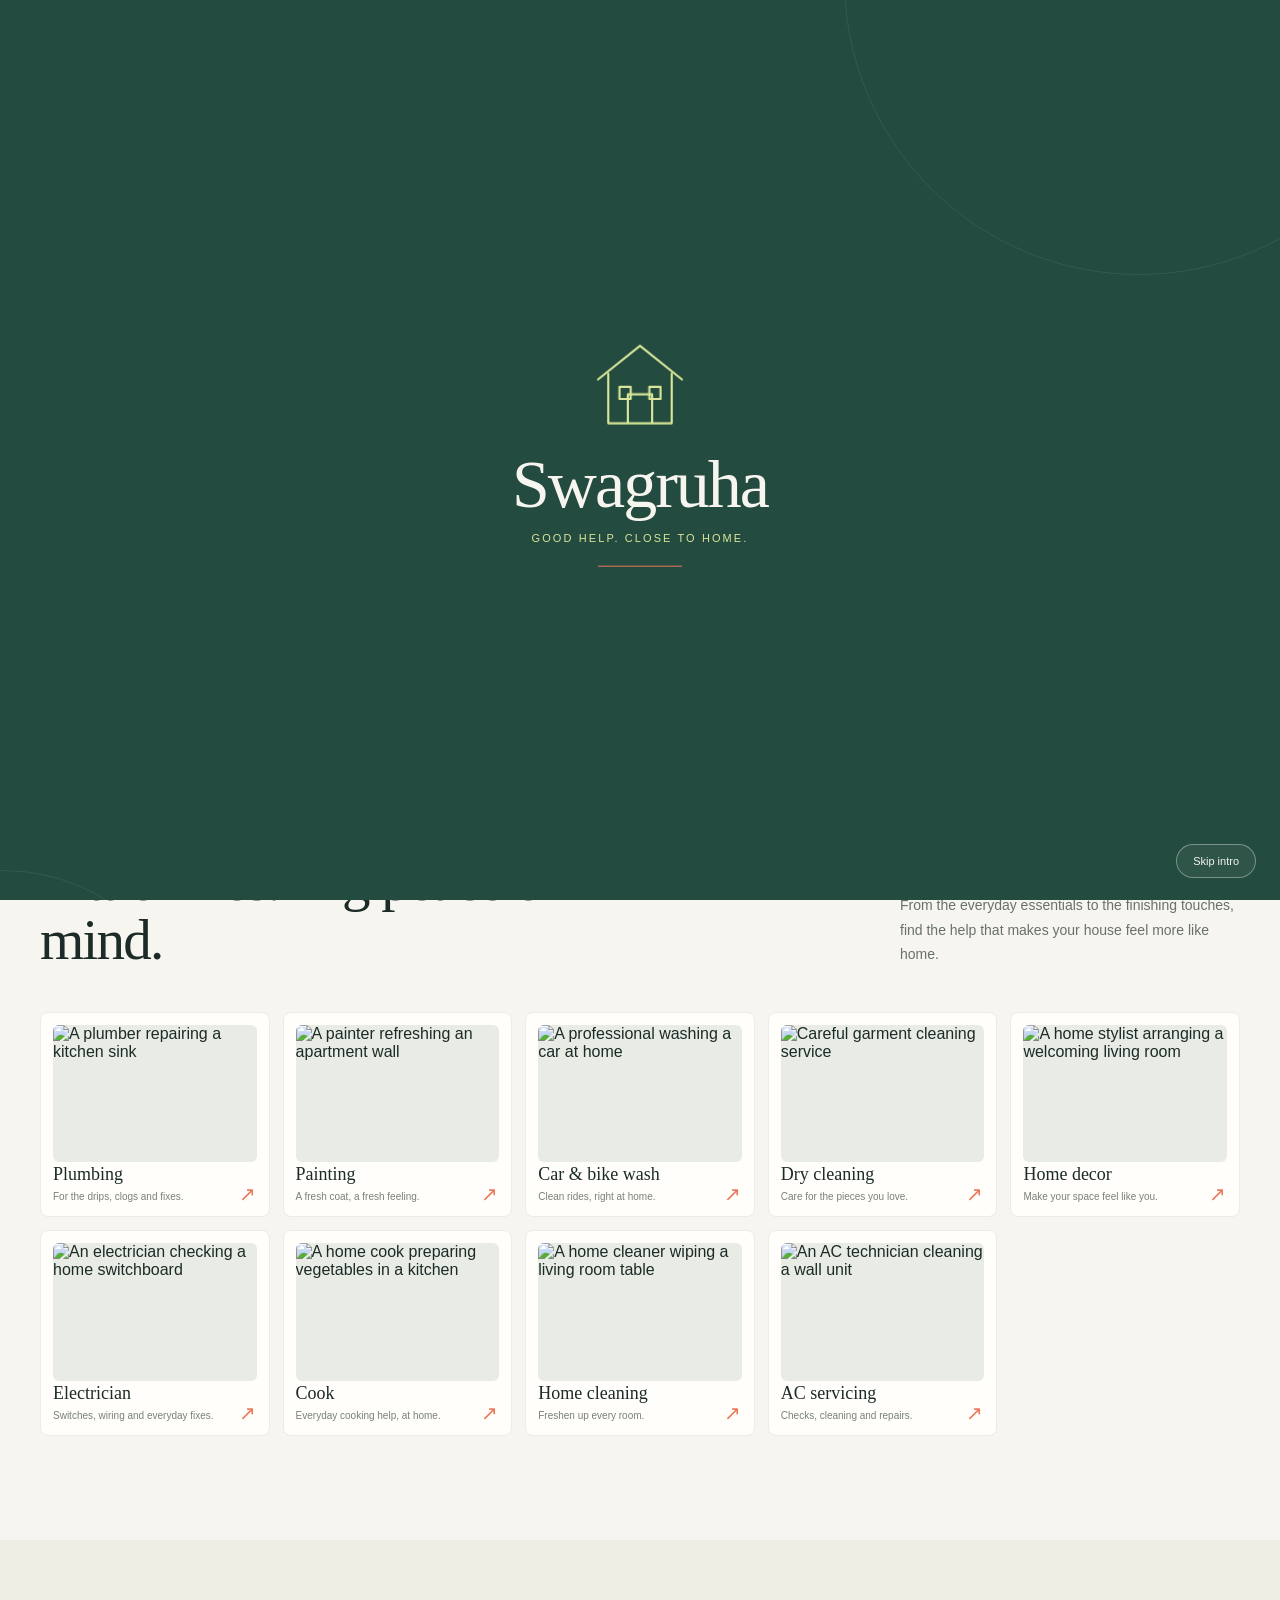
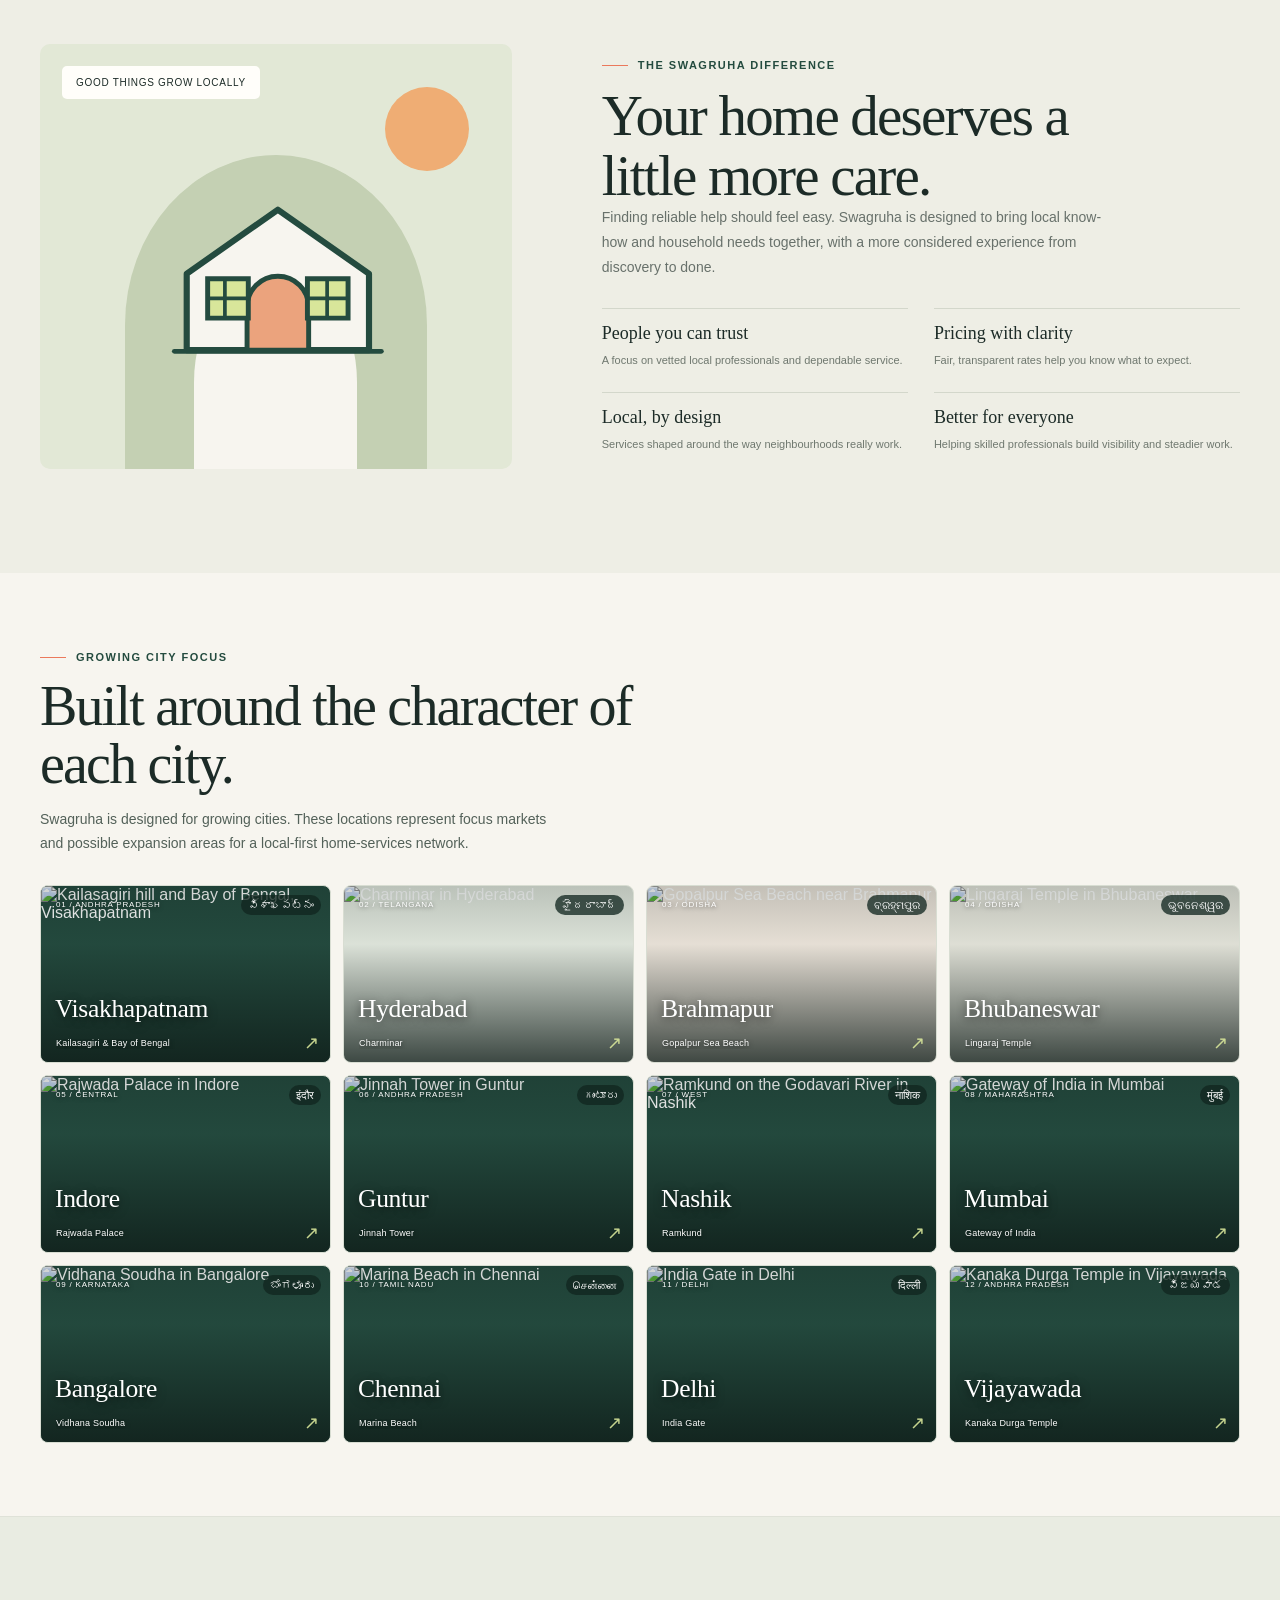
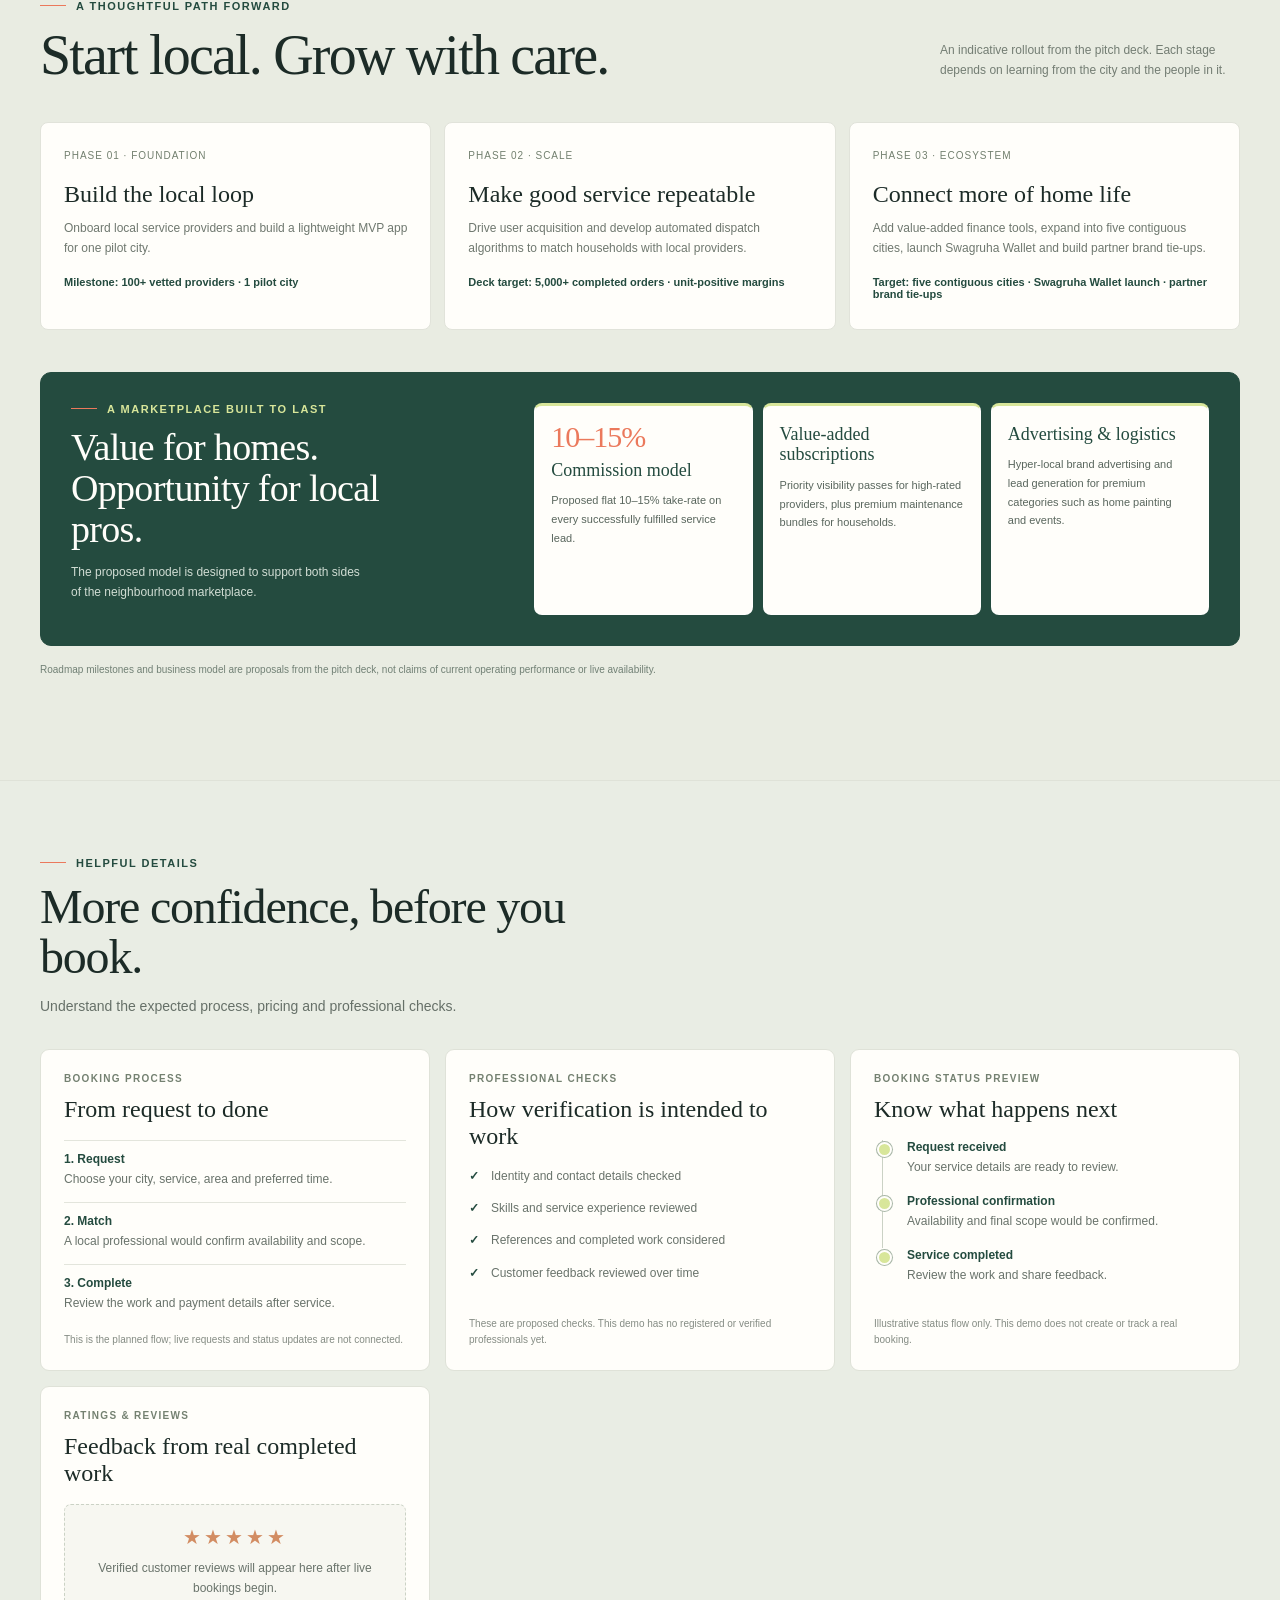
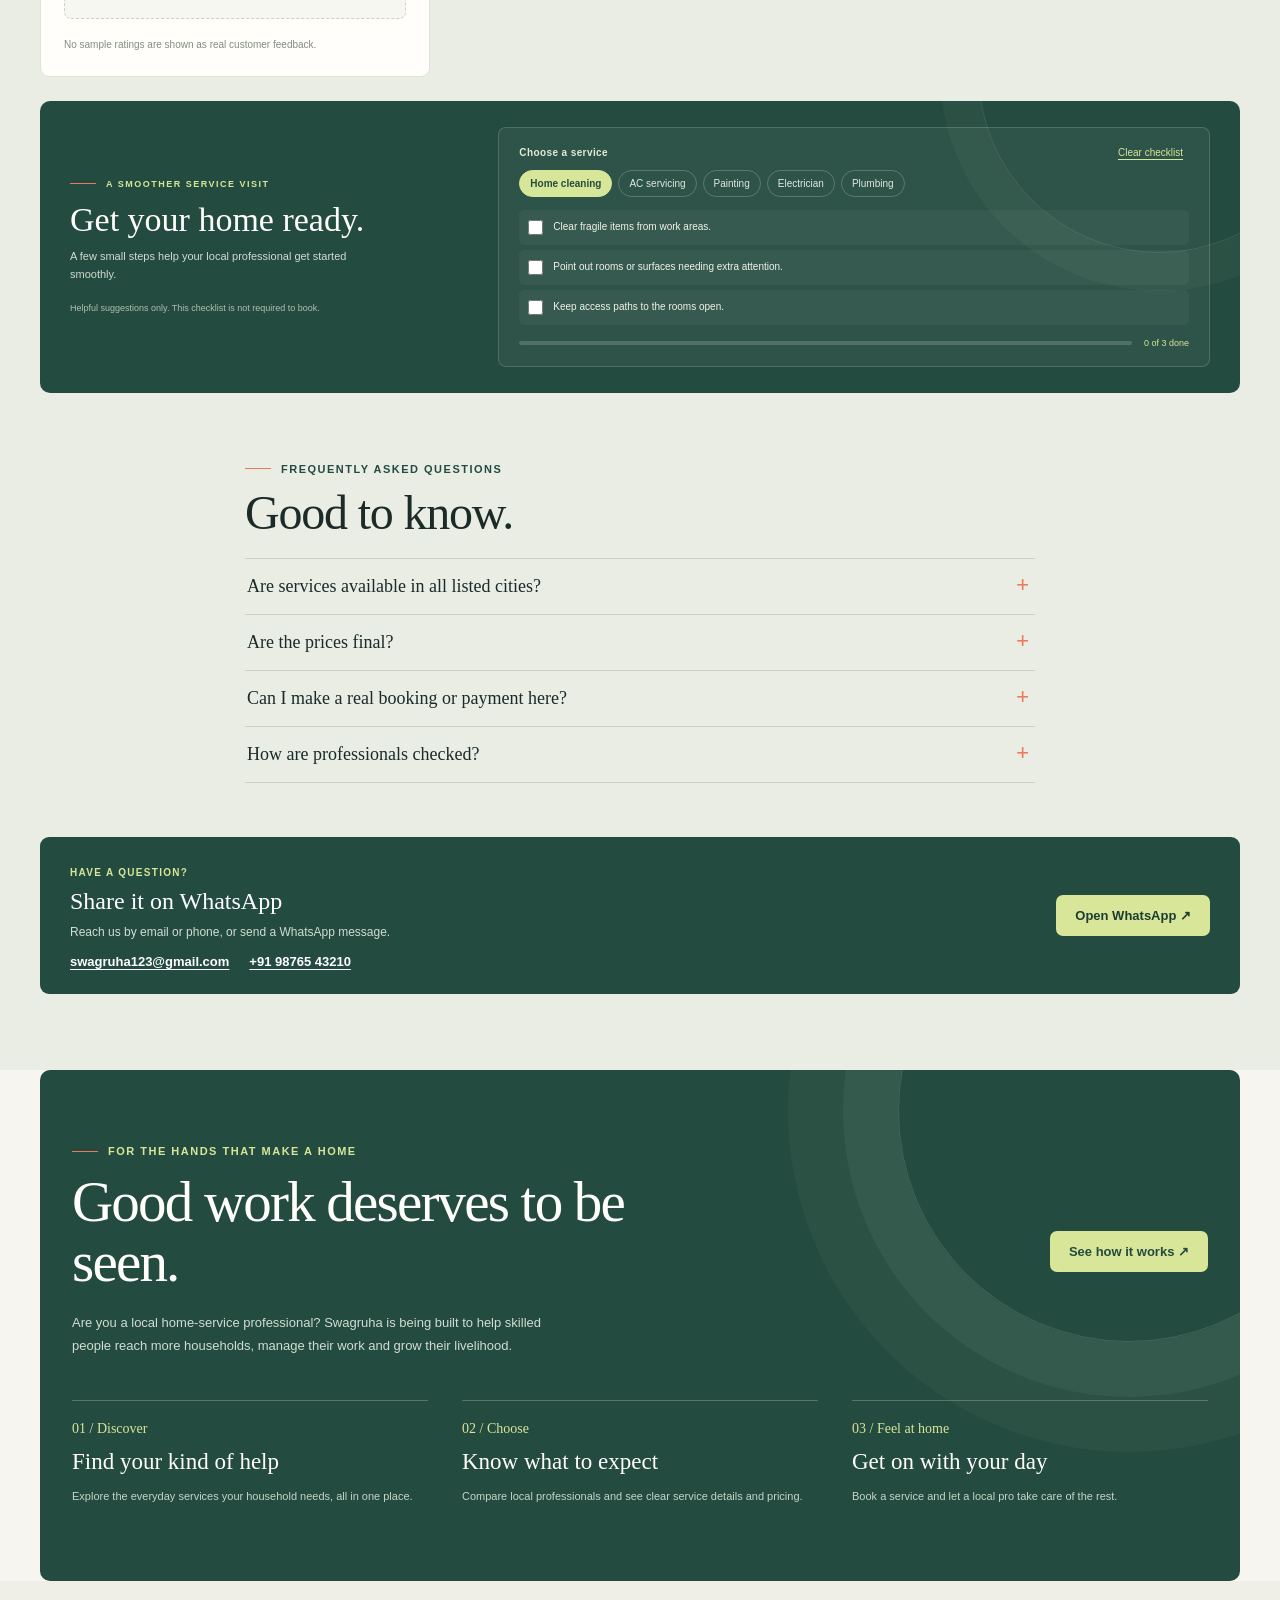
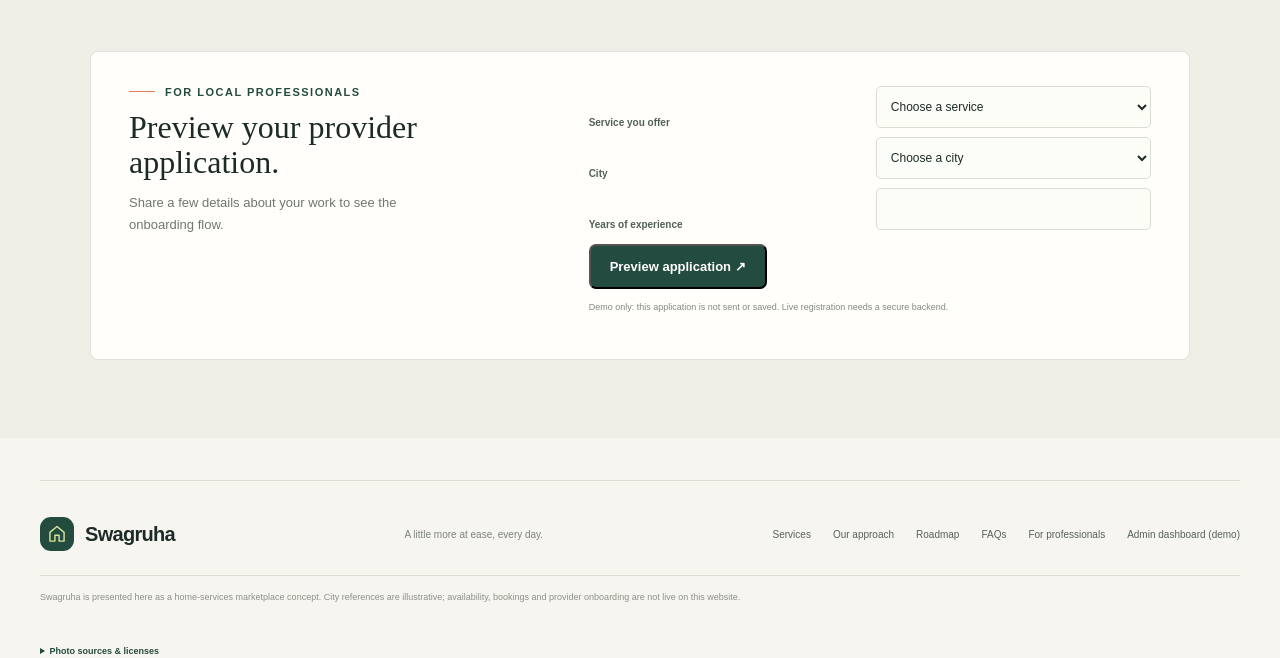
==== commit 35eaf2d2: "Add files via upload" ====
--- a/index.html
+++ b/index.html
@@ -6,7 +6,7 @@
 <meta name="theme-color" content="#f7f5ef">
 <meta name="description" content="Swagruha brings everyday home services and trusted local professionals together for India's next-generation cities.">
 <title>Swagruha — Good help. Close to home.</title>
-<link rel="stylesheet" href="styles.css?v=16">
+<link rel="stylesheet" href="styles.css?v=21">
 <script src="script.js?v=26" defer></script>
 
 </head>
@@ -30,25 +30,25 @@
 <div class="wrap trust-strip"><span class="trust-label">A better way to book everyday care</span><span class="trust-pill">Skilled local people</span><span class="trust-pill">Clear, fair pricing</span><span class="trust-pill">Made for your city</span></div>
 <section class="wrap section" id="services"><div class="section-head"><div><div class="eyebrow">One less thing to worry about</div><h2>Little fixes. Big peace of mind.</h2></div><p>From the everyday essentials to the finishing touches, find the help that makes your house feel more like home.</p></div>
 <div class="service-grid">
-<article class="service" role="button" tabindex="0" aria-haspopup="dialog" data-service="plumbing"><div><span class="icon"><svg viewBox="0 0 24 24" fill="none"><path d="M12 3v7m0 0a4 4 0 1 0 4 4v-2h-4m0-2H8v2a4 4 0 1 0 4-4Z" stroke="currentColor" stroke-width="1.6" stroke-linecap="round" stroke-linejoin="round"/></svg></span><h3>Plumbing</h3><p>For the drips, clogs and fixes.</p></div><span class="arrow" aria-hidden="true">↗</span></article>
-<article class="service" role="button" tabindex="0" aria-haspopup="dialog" data-service="painting"><div><span class="icon"><svg viewBox="0 0 24 24" fill="none"><path d="m14 4 6 6M4 20l4.5-1 11-11a2.12 2.12 0 0 0-3-3l-11 11L4 20Z" stroke="currentColor" stroke-width="1.6" stroke-linecap="round" stroke-linejoin="round"/></svg></span><h3>Painting</h3><p>A fresh coat, a fresh feeling.</p></div><span class="arrow" aria-hidden="true">↗</span></article>
-<article class="service" role="button" tabindex="0" aria-haspopup="dialog" data-service="car_bike_wash"><div><span class="icon"><svg viewBox="0 0 24 24" fill="none"><circle cx="6" cy="17" r="3" stroke="currentColor" stroke-width="1.6"/><circle cx="18" cy="17" r="3" stroke="currentColor" stroke-width="1.6"/><path d="M6 17h12l-2.5-8H9l-3 8Zm3-8-2-3H4" stroke="currentColor" stroke-width="1.6" stroke-linecap="round" stroke-linejoin="round"/></svg></span><h3>Car &amp; bike wash</h3><p>Clean rides, right at home.</p></div><span class="arrow" aria-hidden="true">↗</span></article>
-<article class="service" role="button" tabindex="0" aria-haspopup="dialog" data-service="dry_cleaning"><div><span class="icon"><svg viewBox="0 0 24 24" fill="none"><path d="M4 8h16l-1.5 12h-13L4 8Zm4 0V5a4 4 0 0 1 8 0v3" stroke="currentColor" stroke-width="1.6" stroke-linecap="round" stroke-linejoin="round"/></svg></span><h3>Dry cleaning</h3><p>Care for the pieces you love.</p></div><span class="arrow" aria-hidden="true">↗</span></article>
-<article class="service" role="button" tabindex="0" aria-haspopup="dialog" data-service="home_decor"><div><span class="icon"><svg viewBox="0 0 24 24" fill="none"><path d="m3 11 9-7 9 7M5 10v10h14V10m-9 10v-6h4v6" stroke="currentColor" stroke-width="1.6" stroke-linecap="round" stroke-linejoin="round"/></svg></span><h3>Home decor</h3><p>Make your space feel like you.</p></div><span class="arrow" aria-hidden="true">↗</span></article>
+<article class="service" role="button" tabindex="0" aria-haspopup="dialog" data-service="plumbing"><div><img class="service-photo" src="assets/services/plumbing.png" alt="A plumber repairing a kitchen sink" loading="lazy" decoding="async"><span class="icon"><svg viewBox="0 0 24 24" fill="none"><path d="M12 3v7m0 0a4 4 0 1 0 4 4v-2h-4m0-2H8v2a4 4 0 1 0 4-4Z" stroke="currentColor" stroke-width="1.6" stroke-linecap="round" stroke-linejoin="round"/></svg></span><h3>Plumbing</h3><p>For the drips, clogs and fixes.</p></div><span class="arrow" aria-hidden="true">↗</span></article>
+<article class="service" role="button" tabindex="0" aria-haspopup="dialog" data-service="painting"><div><img class="service-photo" src="assets/services/painting.png" alt="A painter refreshing an apartment wall" loading="lazy" decoding="async"><span class="icon"><svg viewBox="0 0 24 24" fill="none"><path d="m14 4 6 6M4 20l4.5-1 11-11a2.12 2.12 0 0 0-3-3l-11 11L4 20Z" stroke="currentColor" stroke-width="1.6" stroke-linecap="round" stroke-linejoin="round"/></svg></span><h3>Painting</h3><p>A fresh coat, a fresh feeling.</p></div><span class="arrow" aria-hidden="true">↗</span></article>
+<article class="service" role="button" tabindex="0" aria-haspopup="dialog" data-service="car_bike_wash"><div><img class="service-photo" src="assets/services/car-bike-wash.png" alt="A professional washing a car at home" loading="lazy" decoding="async"><span class="icon"><svg viewBox="0 0 24 24" fill="none"><circle cx="6" cy="17" r="3" stroke="currentColor" stroke-width="1.6"/><circle cx="18" cy="17" r="3" stroke="currentColor" stroke-width="1.6"/><path d="M6 17h12l-2.5-8H9l-3 8Zm3-8-2-3H4" stroke="currentColor" stroke-width="1.6" stroke-linecap="round" stroke-linejoin="round"/></svg></span><h3>Car &amp; bike wash</h3><p>Clean rides, right at home.</p></div><span class="arrow" aria-hidden="true">↗</span></article>
+<article class="service" role="button" tabindex="0" aria-haspopup="dialog" data-service="dry_cleaning"><div><img class="service-photo" src="assets/services/dry-cleaning.png" alt="Careful garment cleaning service" loading="lazy" decoding="async"><span class="icon"><svg viewBox="0 0 24 24" fill="none"><path d="M4 8h16l-1.5 12h-13L4 8Zm4 0V5a4 4 0 0 1 8 0v3" stroke="currentColor" stroke-width="1.6" stroke-linecap="round" stroke-linejoin="round"/></svg></span><h3>Dry cleaning</h3><p>Care for the pieces you love.</p></div><span class="arrow" aria-hidden="true">↗</span></article>
+<article class="service" role="button" tabindex="0" aria-haspopup="dialog" data-service="home_decor"><div><img class="service-photo" src="assets/services/home-decor.png" alt="A home stylist arranging a welcoming living room" loading="lazy" decoding="async"><span class="icon"><svg viewBox="0 0 24 24" fill="none"><path d="m3 11 9-7 9 7M5 10v10h14V10m-9 10v-6h4v6" stroke="currentColor" stroke-width="1.6" stroke-linecap="round" stroke-linejoin="round"/></svg></span><h3>Home decor</h3><p>Make your space feel like you.</p></div><span class="arrow" aria-hidden="true">↗</span></article>
 
-<article class="service" role="button" tabindex="0" aria-haspopup="dialog" data-service="electrician"><div><span class="icon"><svg viewBox="0 0 24 24" fill="none"><path d="m13 2-9 12h7l-1 8 10-13h-7l1-7Z" stroke="currentColor" stroke-width="1.6" stroke-linecap="round" stroke-linejoin="round"/></svg></span><h3>Electrician</h3><p>Switches, wiring and everyday fixes.</p></div><span class="arrow" aria-hidden="true">↗</span></article>
-<article class="service" role="button" tabindex="0" aria-haspopup="dialog" data-service="cook"><div><span class="icon"><svg viewBox="0 0 24 24" fill="none"><path d="M4 14a8 8 0 0 1 16 0H4Zm-1 0h18v3H3zm4 6h10" stroke="currentColor" stroke-width="1.6" stroke-linecap="round" stroke-linejoin="round"/></svg></span><h3>Cook</h3><p>Everyday cooking help, at home.</p></div><span class="arrow" aria-hidden="true">↗</span></article>
-<article class="service" role="button" tabindex="0" aria-haspopup="dialog" data-service="home_cleaning"><div><span class="icon"><svg viewBox="0 0 24 24" fill="none"><path d="m5 19 9-9m-7 11 2-2M14 3v3m-8 2H3m16 0h-3m-2 8 2 2m-4-4 1-1" stroke="currentColor" stroke-width="1.6" stroke-linecap="round" stroke-linejoin="round"/><path d="m14 3 2 2-7 7-2-2 7-7Z" stroke="currentColor" stroke-width="1.6" stroke-linejoin="round"/></svg></span><h3>Home cleaning</h3><p>Freshen up every room.</p></div><span class="arrow" aria-hidden="true">↗</span></article>
-<article class="service" role="button" tabindex="0" aria-haspopup="dialog" data-service="ac_servicing"><div><span class="icon"><svg viewBox="0 0 24 24" fill="none"><path d="M12 3v18m-7.8-13.5 15.6 9m0-9-15.6 9M8 5l4 2 4-2m-8 14 4-2 4 2m5-9-4 2 4 2M3 9l4 2-4 2" stroke="currentColor" stroke-width="1.4" stroke-linecap="round" stroke-linejoin="round"/></svg></span><h3>AC servicing</h3><p>Checks, cleaning and repairs.</p></div><span class="arrow" aria-hidden="true">↗</span></article></div></section>
+<article class="service" role="button" tabindex="0" aria-haspopup="dialog" data-service="electrician"><div><img class="service-photo" src="assets/services/electrician.png" alt="An electrician checking a home switchboard" loading="lazy" decoding="async"><span class="icon"><svg viewBox="0 0 24 24" fill="none"><path d="m13 2-9 12h7l-1 8 10-13h-7l1-7Z" stroke="currentColor" stroke-width="1.6" stroke-linecap="round" stroke-linejoin="round"/></svg></span><h3>Electrician</h3><p>Switches, wiring and everyday fixes.</p></div><span class="arrow" aria-hidden="true">↗</span></article>
+<article class="service" role="button" tabindex="0" aria-haspopup="dialog" data-service="cook"><div><img class="service-photo" src="assets/services/cook.png" alt="A home cook preparing vegetables in a kitchen" loading="lazy" decoding="async"><span class="icon"><svg viewBox="0 0 24 24" fill="none"><path d="M4 14a8 8 0 0 1 16 0H4Zm-1 0h18v3H3zm4 6h10" stroke="currentColor" stroke-width="1.6" stroke-linecap="round" stroke-linejoin="round"/></svg></span><h3>Cook</h3><p>Everyday cooking help, at home.</p></div><span class="arrow" aria-hidden="true">↗</span></article>
+<article class="service" role="button" tabindex="0" aria-haspopup="dialog" data-service="home_cleaning"><div><img class="service-photo" src="assets/services/home-cleaning.png" alt="A home cleaner wiping a living room table" loading="lazy" decoding="async"><span class="icon"><svg viewBox="0 0 24 24" fill="none"><path d="m5 19 9-9m-7 11 2-2M14 3v3m-8 2H3m16 0h-3m-2 8 2 2m-4-4 1-1" stroke="currentColor" stroke-width="1.6" stroke-linecap="round" stroke-linejoin="round"/><path d="m14 3 2 2-7 7-2-2 7-7Z" stroke="currentColor" stroke-width="1.6" stroke-linejoin="round"/></svg></span><h3>Home cleaning</h3><p>Freshen up every room.</p></div><span class="arrow" aria-hidden="true">↗</span></article>
+<article class="service" role="button" tabindex="0" aria-haspopup="dialog" data-service="ac_servicing"><div><img class="service-photo" src="assets/services/ac-servicing.png" alt="An AC technician cleaning a wall unit" loading="lazy" decoding="async"><span class="icon"><svg viewBox="0 0 24 24" fill="none"><path d="M12 3v18m-7.8-13.5 15.6 9m0-9-15.6 9M8 5l4 2 4-2m-8 14 4-2 4 2m5-9-4 2 4 2M3 9l4 2-4 2" stroke="currentColor" stroke-width="1.4" stroke-linecap="round" stroke-linejoin="round"/></svg></span><h3>AC servicing</h3><p>Checks, cleaning and repairs.</p></div><span class="arrow" aria-hidden="true">↗</span></article></div></section>
 
 <section class="split" id="why"><div class="wrap section story"><div class="story-visual" aria-label="Illustration of a neighbourhood home"><span class="sun"></span><span class="visual-tag">Good things grow locally</span><span class="arch"></span><svg class="line-house" viewBox="0 0 180 140" fill="none" aria-hidden="true"><path d="m16 68 74-52 74 52v62H16V68Z" fill="#F7F5EF" stroke="#244B3F" stroke-width="5" stroke-linejoin="round"/><path d="M65 95a25 25 0 0 1 50 0v35H65V95Z" fill="#EBA37D" stroke="#244B3F" stroke-width="4"/><path d="M33 72h33v32H33zM114 72h33v32h-33z" fill="#D8E69A" stroke="#244B3F" stroke-width="4"/><path d="M47 72v32m-14-16h33m64-16v32m-16-16h33" stroke="#244B3F" stroke-width="3"/><path d="M6 131h168" stroke="#244B3F" stroke-width="4" stroke-linecap="round"/></svg></div>
 <div class="story-copy"><div class="eyebrow">The Swagruha difference</div><h2>Your home deserves a little more care.</h2><p>Finding reliable help should feel easy. Swagruha is designed to bring local know-how and household needs together, with a more considered experience from discovery to done.</p><div class="benefits"><div class="benefit"><b>People you can trust</b><span>A focus on vetted local professionals and dependable service.</span></div><div class="benefit"><b>Pricing with clarity</b><span>Fair, transparent rates help you know what to expect.</span></div><div class="benefit"><b>Local, by design</b><span>Services shaped around the way neighbourhoods really work.</span></div><div class="benefit"><b>Better for everyone</b><span>Helping skilled professionals build visibility and steadier work.</span></div></div></div></div></section>
-<section class="wrap cities" id="cities"><div class="cities-intro"><div class="eyebrow">Growing city focus</div><h2>Built around the character of each city.</h2><p>Swagruha is designed for growing cities. These locations represent focus markets and possible expansion areas for a local-first home-services network.</p></div><div class="city-grid"><article class="city-card" role="button" tabindex="0" aria-pressed="false" aria-label="Choose Visakhapatnam" data-city="Visakhapatnam"><span class="city-index">01 / ANDHRA PRADESH</span><span class="city-name">Visakhapatnam</span><span class="city-mark">విశాఖపట్నం</span><span class="city-line"></span></article><article class="city-card" role="button" tabindex="0" aria-label="Choose Hyderabad" data-city="Hyderabad"><span class="city-index">02 / TELANGANA</span><span class="city-name">Hyderabad</span><span class="city-mark">హైదరాబాద్</span><span class="city-line"></span></article><article class="city-card" role="button" tabindex="0" aria-label="Choose Brahmapur" data-city="Brahmapur"><span class="city-index">03 / ODISHA</span><span class="city-name">Brahmapur</span><span class="city-mark">ବ୍ରହ୍ମପୁର</span><span class="city-line"></span></article><article class="city-card" role="button" tabindex="0" aria-label="Choose Bhubaneswar" data-city="Bhubaneswar"><span class="city-index">04 / ODISHA</span><span class="city-name">Bhubaneswar</span><span class="city-mark">ଭୁବନେଶ୍ୱର</span><span class="city-line"></span></article><article class="city-card" role="button" tabindex="0" aria-label="Choose Indore" data-city="Indore"><span class="city-index">05 / CENTRAL</span><span class="city-name">Indore</span><span class="city-mark">इंदौर</span><span class="city-line"></span></article><article class="city-card" role="button" tabindex="0" aria-label="Choose Guntur" data-city="Guntur"><span class="city-index">06 / ANDHRA PRADESH</span><span class="city-name">Guntur</span><span class="city-mark">గుంటూరు</span><span class="city-line"></span></article><article class="city-card" role="button" tabindex="0" aria-label="Choose Nashik" data-city="Nashik"><span class="city-index">07 / WEST</span><span class="city-name">Nashik</span><span class="city-mark">नाशिक</span><span class="city-line"></span></article><article class="city-card" role="button" tabindex="0" aria-label="Choose Mumbai" data-city="Mumbai"><span class="city-index">08 / MAHARASHTRA</span><span class="city-name">Mumbai</span><span class="city-mark">मुंबई</span><span class="city-line"></span></article><article class="city-card" role="button" tabindex="0" aria-label="Choose Bangalore" data-city="Bangalore"><span class="city-index">09 / KARNATAKA</span><span class="city-name">Bangalore</span><span class="city-mark">ಬೆಂಗಳೂರು</span><span class="city-line"></span></article><article class="city-card" role="button" tabindex="0" aria-label="Choose Chennai" data-city="Chennai"><span class="city-index">10 / TAMIL NADU</span><span class="city-name">Chennai</span><span class="city-mark">சென்னை</span><span class="city-line"></span></article><article class="city-card" role="button" tabindex="0" aria-label="Choose Delhi" data-city="Delhi"><span class="city-index">11 / DELHI</span><span class="city-name">Delhi</span><span class="city-mark">दिल्ली</span><span class="city-line"></span></article><article class="city-card" role="button" tabindex="0" aria-label="Choose Vijayawada" data-city="Vijayawada"><span class="city-index">12 / ANDHRA PRADESH</span><span class="city-name">Vijayawada</span><span class="city-mark">విజయవాడ</span><span class="city-line"></span></article></div><p class="cities-note">Select a city to preview a booking request. These are focus or possible expansion markets; service availability is not confirmed.</p></section>
+<section class="wrap cities" id="cities"><div class="cities-intro"><div class="eyebrow">Growing city focus</div><h2>Built around the character of each city.</h2><p>Swagruha is designed for growing cities. These locations represent focus markets and possible expansion areas for a local-first home-services network.</p></div><div class="city-grid"><article class="city-card" role="button" tabindex="0" aria-pressed="false" aria-label="Choose Visakhapatnam" data-city="Visakhapatnam"><img class="city-photo" src="assets/cities/visakhapatnam.jpg" alt="Kailasagiri hill and Bay of Bengal, Visakhapatnam" loading="lazy" decoding="async"><span class="city-index">01 / ANDHRA PRADESH</span><span class="city-name">Visakhapatnam</span><span class="city-landmark" data-landmark="visakhapatnam">Kailasagiri &amp; Bay of Bengal</span><span class="city-mark">విశాఖపట్నం</span><span class="city-line"></span></article><article class="city-card" role="button" tabindex="0" aria-label="Choose Hyderabad" data-city="Hyderabad"><img class="city-photo" src="assets/cities/hyderabad.jpg" alt="Charminar in Hyderabad" loading="lazy" decoding="async"><span class="city-index">02 / TELANGANA</span><span class="city-name">Hyderabad</span><span class="city-landmark" data-landmark="hyderabad">Charminar</span><span class="city-mark">హైదరాబాద్</span><span class="city-line"></span></article><article class="city-card" role="button" tabindex="0" aria-label="Choose Brahmapur" data-city="Brahmapur"><img class="city-photo" src="assets/cities/brahmapur.jpg" alt="Gopalpur Sea Beach near Brahmapur" loading="lazy" decoding="async"><span class="city-index">03 / ODISHA</span><span class="city-name">Brahmapur</span><span class="city-landmark" data-landmark="brahmapur">Gopalpur Sea Beach</span><span class="city-mark">ବ୍ରହ୍ମପୁର</span><span class="city-line"></span></article><article class="city-card" role="button" tabindex="0" aria-label="Choose Bhubaneswar" data-city="Bhubaneswar"><img class="city-photo" src="assets/cities/bhubaneswar.jpg" alt="Lingaraj Temple in Bhubaneswar" loading="lazy" decoding="async"><span class="city-index">04 / ODISHA</span><span class="city-name">Bhubaneswar</span><span class="city-landmark" data-landmark="bhubaneswar">Lingaraj Temple</span><span class="city-mark">ଭୁବନେଶ୍ୱର</span><span class="city-line"></span></article><article class="city-card" role="button" tabindex="0" aria-label="Choose Indore" data-city="Indore"><img class="city-photo" src="assets/cities/indore.jpg" alt="Rajwada Palace in Indore" loading="lazy" decoding="async"><span class="city-index">05 / CENTRAL</span><span class="city-name">Indore</span><span class="city-landmark" data-landmark="indore">Rajwada Palace</span><span class="city-mark">इंदौर</span><span class="city-line"></span></article><article class="city-card" role="button" tabindex="0" aria-label="Choose Guntur" data-city="Guntur"><img class="city-photo" src="assets/cities/guntur.jpg" alt="Jinnah Tower in Guntur" loading="lazy" decoding="async"><span class="city-index">06 / ANDHRA PRADESH</span><span class="city-name">Guntur</span><span class="city-landmark" data-landmark="guntur">Jinnah Tower</span><span class="city-mark">గుంటూరు</span><span class="city-line"></span></article><article class="city-card" role="button" tabindex="0" aria-label="Choose Nashik" data-city="Nashik"><img class="city-photo" src="assets/cities/nashik.jpg" alt="Ramkund on the Godavari River in Nashik" loading="lazy" decoding="async"><span class="city-index">07 / WEST</span><span class="city-name">Nashik</span><span class="city-landmark" data-landmark="nashik">Ramkund</span><span class="city-mark">नाशिक</span><span class="city-line"></span></article><article class="city-card" role="button" tabindex="0" aria-label="Choose Mumbai" data-city="Mumbai"><img class="city-photo" src="assets/cities/mumbai.jpg" alt="Gateway of India in Mumbai" loading="lazy" decoding="async"><span class="city-index">08 / MAHARASHTRA</span><span class="city-name">Mumbai</span><span class="city-landmark" data-landmark="mumbai">Gateway of India</span><span class="city-mark">मुंबई</span><span class="city-line"></span></article><article class="city-card" role="button" tabindex="0" aria-label="Choose Bangalore" data-city="Bangalore"><img class="city-photo" src="assets/cities/bangalore.jpg" alt="Vidhana Soudha in Bangalore" loading="lazy" decoding="async"><span class="city-index">09 / KARNATAKA</span><span class="city-name">Bangalore</span><span class="city-landmark" data-landmark="bangalore">Vidhana Soudha</span><span class="city-mark">ಬೆಂಗಳೂರು</span><span class="city-line"></span></article><article class="city-card" role="button" tabindex="0" aria-label="Choose Chennai" data-city="Chennai"><img class="city-photo" src="assets/cities/chennai.jpg" alt="Marina Beach in Chennai" loading="lazy" decoding="async"><span class="city-index">10 / TAMIL NADU</span><span class="city-name">Chennai</span><span class="city-landmark" data-landmark="chennai">Marina Beach</span><span class="city-mark">சென்னை</span><span class="city-line"></span></article><article class="city-card" role="button" tabindex="0" aria-label="Choose Delhi" data-city="Delhi"><img class="city-photo" src="assets/cities/delhi.jpg" alt="India Gate in Delhi" loading="lazy" decoding="async"><span class="city-index">11 / DELHI</span><span class="city-name">Delhi</span><span class="city-landmark" data-landmark="delhi">India Gate</span><span class="city-mark">दिल्ली</span><span class="city-line"></span></article><article class="city-card" role="button" tabindex="0" aria-label="Choose Vijayawada" data-city="Vijayawada"><img class="city-photo" src="assets/cities/vijayawada.jpg" alt="Kanaka Durga Temple in Vijayawada" loading="lazy" decoding="async"><span class="city-index">12 / ANDHRA PRADESH</span><span class="city-name">Vijayawada</span><span class="city-landmark" data-landmark="vijayawada">Kanaka Durga Temple</span><span class="city-mark">విజయవాడ</span><span class="city-line"></span></article></div></section>
 <section class="roadmap" id="roadmap"><div class="wrap"><div class="roadmap-head"><div><div class="eyebrow">A thoughtful path forward</div><h2>Start local. Grow with care.</h2></div><p>An indicative rollout from the pitch deck. Each stage depends on learning from the city and the people in it.</p></div><div class="roadmap-grid"><article class="roadmap-card"><span class="phase">Phase 01 · Foundation</span><h3>Build the local loop</h3><p>Onboard local service providers and build a lightweight MVP app for one pilot city.</p><span class="goal">Milestone: 100+ vetted providers · 1 pilot city</span></article><article class="roadmap-card"><span class="phase">Phase 02 · Scale</span><h3>Make good service repeatable</h3><p>Drive user acquisition and develop automated dispatch algorithms to match households with local providers.</p><span class="goal">Deck target: 5,000+ completed orders · unit-positive margins</span></article><article class="roadmap-card"><span class="phase">Phase 03 · Ecosystem</span><h3>Connect more of home life</h3><p>Add value-added finance tools, expand into five contiguous cities, launch Swagruha Wallet and build partner brand tie-ups.</p><span class="goal">Target: five contiguous cities · Swagruha Wallet launch · partner brand tie-ups</span></article></div><div class="model-row"><div><div class="eyebrow">A marketplace built to last</div><h3>Value for homes.<br>Opportunity for local pros.</h3><p>The proposed model is designed to support both sides of the neighbourhood marketplace.</p></div><div class="model-list"><div class="model-item"><b>Commission model</b><span>Proposed flat 10–15% take-rate on every successfully fulfilled service lead.</span></div><div class="model-item"><b>Value-added subscriptions</b><span>Priority visibility passes for high-rated providers, plus premium maintenance bundles for households.</span></div><div class="model-item"><b>Advertising & logistics</b><span>Hyper-local brand advertising and lead generation for premium categories such as home painting and events.</span></div></div></div><p class="roadmap-note">Roadmap milestones and business model are proposals from the pitch deck, not claims of current operating performance or live availability.</p></div></section>
 <section class="trust-details" id="trust-details"><div class="wrap"><div class="extras-heading"><div class="eyebrow">Helpful details</div><h2>More confidence, before you book.</h2><p>Understand the expected process, pricing and professional checks.</p></div><div class="trust-detail-grid"><article class="trust-detail-card" id="booking-flow"><span class="detail-kicker">Booking process</span><h3>From request to done</h3><ol class="booking-steps"><li><b>1. Request</b><span>Choose your city, service, area and preferred time.</span></li><li><b>2. Match</b><span>A local professional would confirm availability and scope.</span></li><li><b>3. Complete</b><span>Review the work and payment details after service.</span></li></ol><p class="detail-disclaimer">This is the planned flow; live requests and status updates are not connected.</p></article><article class="trust-detail-card" id="verification"><span class="detail-kicker">Professional checks</span><h3>How verification is intended to work</h3><ul class="check-list"><li>Identity and contact details checked</li><li>Skills and service experience reviewed</li><li>References and completed work considered</li><li>Customer feedback reviewed over time</li></ul><p class="detail-disclaimer">These are proposed checks. This demo has no registered or verified professionals yet.</p></article><article class="trust-detail-card" id="status-preview"><span class="detail-kicker">Booking status preview</span><h3>Know what happens next</h3><ol class="status-track"><li><b>Request received</b><span>Your service details are ready to review.</span></li><li><b>Professional confirmation</b><span>Availability and final scope would be confirmed.</span></li><li><b>Service completed</b><span>Review the work and share feedback.</span></li></ol><p class="detail-disclaimer">Illustrative status flow only. This demo does not create or track a real booking.</p></article><article class="trust-detail-card reviews-card" id="reviews"><span class="detail-kicker">Ratings &amp; reviews</span><h3>Feedback from real completed work</h3><div class="reviews-empty"><span class="review-stars" aria-hidden="true">★★★★★</span><p>Verified customer reviews will appear here after live bookings begin.</p></div><p class="detail-disclaimer">No sample ratings are shown as real customer feedback.</p></article></div><section class="visit-prep" id="visit-prep" aria-labelledby="visitPrepTitle"><div class="prep-intro"><div class="eyebrow" id="prepEyebrow">A smoother service visit</div><h3 id="visitPrepTitle">Get your home ready.</h3><p id="prepIntroText">A few small steps help your local professional get started smoothly.</p><p class="prep-note" id="prepNote">Helpful suggestions only. This checklist is not required to book.</p></div><div class="prep-widget"><div class="prep-widget-head"><span id="prepChooseLabel">Choose a service</span><button id="clearPrepChecklist" type="button">Clear checklist</button></div><div class="prep-service-tabs" role="tablist" aria-label="Choose a service to prepare for"><button type="button" role="tab" aria-selected="true" data-prep-service="home_cleaning">Home cleaning</button><button type="button" role="tab" aria-selected="false" data-prep-service="ac_servicing">AC servicing</button><button type="button" role="tab" aria-selected="false" data-prep-service="painting">Painting</button><button type="button" role="tab" aria-selected="false" data-prep-service="electrician">Electrician</button><button type="button" role="tab" aria-selected="false" data-prep-service="plumbing">Plumbing</button></div><ul class="prep-checklist" id="prepChecklist"></ul><div class="prep-progress"><span class="prep-progress-track"><span id="prepProgressBar"></span></span><span id="prepProgressLabel" aria-live="polite">0 of 3 done</span></div></div></section><div class="faq-wrap" id="faq"><div class="faq-heading"><div class="eyebrow">Frequently asked questions</div><h2>Good to know.</h2></div><details class="faq-item"><summary>Are services available in all listed cities?</summary><p>The cities show focus and possible expansion markets. Current service availability is not confirmed.</p></details><details class="faq-item"><summary>Are the prices final?</summary><p>No. Price ranges are illustrative estimates for this website preview. A real professional would confirm the scope and final quote.</p></details><details class="faq-item"><summary>Can I make a real booking or payment here?</summary><p>No. This is a front-end demo. Booking requests are not sent or saved, and no payment is processed.</p></details><details class="faq-item"><summary>How are professionals checked?</summary><p>The verification card describes the intended approach. Live onboarding and background checks are not active in this demo.</p></details></div><div class="contact-strip"><div><span class="detail-kicker">Have a question?</span><h3>Share it on WhatsApp</h3><p>Reach us by email or phone, or send a WhatsApp message.</p><div class="contact-details"><a href="mailto:swagruha123@gmail.com">swagruha123@gmail.com</a><a href="tel:+919876543210">+91 98765 43210</a></div></div><a class="button whatsapp-button" href="https://wa.me/919876543210?text=Hi%20Swagruha%2C%20I%20have%20a%20question%20about%20home%20services." target="_blank" rel="noopener noreferrer">Open WhatsApp ↗</a></div></div></section>
 <section class="wrap provider" id="providers"><div class="wrap provider-inner"><div><div class="eyebrow">For the hands that make a home</div><h2>Good work deserves to be seen.</h2><p>Are you a local home-service professional? Swagruha is being built to help skilled people reach more households, manage their work and grow their livelihood.</p></div><a class="button" href="#how-it-works">See how it works <span aria-hidden="true">↗</span></a></div><div class="wrap steps" id="how-it-works"><article class="step"><span class="num">01 / Discover</span><h3>Find your kind of help</h3><p>Explore the everyday services your household needs, all in one place.</p></article><article class="step"><span class="num">02 / Choose</span><h3>Know what to expect</h3><p>Compare local professionals and see clear service details and pricing.</p></article><article class="step"><span class="num">03 / Feel at home</span><h3>Get on with your day</h3><p>Book a service and let a local pro take care of the rest.</p></article></div></section><section class="provider-onboard" id="provider-application"><div class="provider-apply"><div><div class="eyebrow">For local professionals</div><h3>Preview your provider application.</h3><p>Share a few details about your work to see the onboarding flow.</p></div><form id="providerForm" class="provider-form"><label for="providerService">Service you offer</label><select id="providerService" required><option value="">Choose a service</option><option>Plumbing</option><option>Painting</option><option>Car &amp; bike wash</option><option>Dry cleaning</option><option>Home decor</option><option>Electrician</option><option>Cook</option><option>Home cleaning</option><option>AC servicing</option></select><label for="providerCity">City</label><select id="providerCity" required><option value="">Choose a city</option><option>Visakhapatnam</option><option>Hyderabad</option><option>Brahmapur</option><option>Bhubaneswar</option><option>Indore</option><option>Guntur</option><option>Nashik</option><option>Mumbai</option><option>Bangalore</option><option>Chennai</option><option>Delhi</option><option>Vijayawada</option></select><label for="providerExperience">Years of experience</label><input id="providerExperience" type="number" min="0" max="60" required><button class="button" type="submit">Preview application ↗</button><p class="provider-form-note">Demo only: this application is not sent or saved. Live registration needs a secure backend.</p><p id="providerFormStatus" class="form-status" role="status" aria-live="polite"></p></form></div></section>
 </main>
-<footer class="wrap"><div class="footer"><a class="brand" href="#home"><span class="brand-mark"><svg viewBox="0 0 24 24" fill="none" aria-hidden="true"><path d="m3.5 10 8.5-7 8.5 7v10.5h-6v-7h-5v7h-6V10Z" stroke="currentColor" stroke-width="1.7" stroke-linejoin="round"/></svg></span>Swagruha</a><span class="footer-note">A little more at ease, every day.</span><nav class="footer-links" aria-label="Footer navigation"><a href="#services">Services</a><a href="#why">Our approach</a><a href="#roadmap">Roadmap</a><a href="#faq">FAQs</a><a href="#providers">For professionals</a><a href="dashboard.html">Admin dashboard (demo)</a></nav></div><div class="disclaimer">Swagruha is presented here as a home-services marketplace concept. City references are illustrative; availability, bookings and provider onboarding are not live on this website.</div></footer>
+<footer class="wrap"><div class="footer"><a class="brand" href="#home"><span class="brand-mark"><svg viewBox="0 0 24 24" fill="none" aria-hidden="true"><path d="m3.5 10 8.5-7 8.5 7v10.5h-6v-7h-5v7h-6V10Z" stroke="currentColor" stroke-width="1.7" stroke-linejoin="round"/></svg></span>Swagruha</a><span class="footer-note">A little more at ease, every day.</span><nav class="footer-links" aria-label="Footer navigation"><a href="#services">Services</a><a href="#why">Our approach</a><a href="#roadmap">Roadmap</a><a href="#faq">FAQs</a><a href="#providers">For professionals</a><a href="dashboard.html">Admin dashboard (demo)</a></nav></div><div class="disclaimer">Swagruha is presented here as a home-services marketplace concept. City references are illustrative; availability, bookings and provider onboarding are not live on this website.</div><details class="landmark-credits"><summary>Photo sources &amp; licenses</summary><p class="landmark-license-note">Photos are cropped to fit. Licenses: <a href="https://creativecommons.org/licenses/by-sa/4.0/" target="_blank" rel="noopener">CC BY-SA 4.0</a> or <a href="https://creativecommons.org/licenses/by-sa/3.0/" target="_blank" rel="noopener">CC BY-SA 3.0</a>. Creator credits are linked below.</p><ul><li><a href="https://commons.wikimedia.org/wiki/File:The_sea_seen_from_Kailasagiri_hill,_Visakhapatnam.jpg" target="_blank" rel="noopener">Visakhapatnam — Billjones94 · Wikimedia Commons · CC BY-SA 4.0</a></li><li><a href="https://commons.wikimedia.org/wiki/File:Charminar_in_Hyderabad,_India.jpg" target="_blank" rel="noopener">Hyderabad — Radhika41 · Wikimedia Commons · CC BY-SA 4.0</a></li><li><a href="https://commons.wikimedia.org/wiki/File:Gopalpur_Sea_Beach,_Odisha.jpg" target="_blank" rel="noopener">Brahmapur — Buddy.forever.985 · Wikimedia Commons · CC BY-SA 4.0</a></li><li><a href="https://commons.wikimedia.org/wiki/File:Lingaraj_temple_Bhubaneswar.jpg" target="_blank" rel="noopener">Bhubaneswar — Pattnaik.chandan · Wikimedia Commons · CC BY-SA 4.0</a></li><li><a href="https://commons.wikimedia.org/wiki/File:Rajwada_Palace,_Indore.jpg" target="_blank" rel="noopener">Indore — Bernard Gagnon · Wikimedia Commons · CC BY-SA 3.0</a></li><li><a href="https://commons.wikimedia.org/wiki/File:Jinnah_tower_guntur.jpg" target="_blank" rel="noopener">Guntur — Donddyster · Wikimedia Commons · CC BY-SA 4.0</a></li><li><a href="https://commons.wikimedia.org/wiki/File:Ramkund_Nashik.jpg" target="_blank" rel="noopener">Nashik — Anup Moray · Wikimedia Commons · CC BY-SA 4.0</a></li><li><a href="https://commons.wikimedia.org/wiki/File:Gateway_Of_India.jpg" target="_blank" rel="noopener">Mumbai — Joe Ravi · Wikimedia Commons · CC BY-SA 3.0</a></li><li><a href="https://commons.wikimedia.org/wiki/File:Vidhansoudha.jpg" target="_blank" rel="noopener">Bangalore — Harish.halebeed · Wikimedia Commons · CC BY-SA 4.0</a></li><li><a href="https://commons.wikimedia.org/wiki/File:Marina_Beach_in_Chennai.jpg" target="_blank" rel="noopener">Chennai — Dey.sandip · Wikimedia Commons · CC BY-SA 4.0</a></li><li><a href="https://commons.wikimedia.org/wiki/File:INDIA_GATE_IN_DELHI.jpg" target="_blank" rel="noopener">Delhi — Rohan Thangaraj · Wikimedia Commons · CC BY-SA 4.0</a></li><li><a href="https://commons.wikimedia.org/wiki/File:Kanaka_Durga_Gopuram,_Vijayawada.jpg" target="_blank" rel="noopener">Vijayawada — Saishna96 · Wikimedia Commons · CC BY-SA 4.0</a></li></ul></details></footer>
 
 
 
--- a/styles.css
+++ b/styles.css
@@ -66,3 +66,113 @@
 .visit-prep{margin-top:24px;padding:26px 30px;border-radius:10px;background:#244b3f;color:#fffefa;display:grid;grid-template-columns:.72fr 1.28fr;gap:28px;align-items:center;position:relative;overflow:hidden}.visit-prep:after{content:"";position:absolute;right:-100px;top:-210px;width:360px;height:360px;border:1px solid #ffffff1c;border-radius:50%;box-shadow:0 0 0 38px #ffffff08;pointer-events:none}.prep-intro,.prep-widget{position:relative;z-index:1;min-width:0}.prep-intro .eyebrow{color:#d8e69a;font-size:9px}.prep-intro h3{font:normal clamp(25px,3vw,34px)/1.07 var(--serif);margin:13px 0 9px}.prep-intro>p:not(.prep-note){max-width:320px;color:#d1ddd4;font-size:11px;line-height:1.65;margin:0}.prep-note{color:#aebfb2;font-size:9px;line-height:1.5;margin:18px 0 0}.prep-widget{padding:18px 20px;border:1px solid #ffffff29;border-radius:8px;background:#ffffff0c}.prep-widget-head{display:flex;justify-content:space-between;align-items:center;gap:10px;margin-bottom:11px;color:#e3ecd9;font-size:10px;font-weight:700;letter-spacing:.4px}.prep-widget-head button{border:0;background:none;color:#d8e69a;text-decoration:underline;text-underline-offset:3px;font:10px var(--sans);cursor:pointer}.prep-service-tabs{display:flex;flex-wrap:wrap;gap:6px;margin-bottom:13px}.prep-service-tabs button{border:1px solid #ffffff37;border-radius:30px;background:transparent;padding:7px 10px;color:#e1e9e1;font:10px var(--sans);cursor:pointer}.prep-service-tabs button:hover{border-color:#d8e69a}.prep-service-tabs button[aria-selected=true]{background:#d8e69a;border-color:#d8e69a;color:#244b3f;font-weight:700}.prep-checklist{list-style:none;display:grid;gap:5px;margin:0;padding:0}.prep-checklist label{min-height:35px;display:flex;align-items:center;gap:10px;padding:7px 9px;border-radius:5px;background:#ffffff0a;color:#f1f4ec;font-size:10px;line-height:1.45;cursor:pointer}.prep-checklist label:hover{background:#ffffff14}.prep-checklist input{width:15px;height:15px;flex:0 0 15px;margin:0;accent-color:#d8e69a}.prep-checklist input:checked+span{text-decoration:line-through;color:#b6c9ba}.prep-progress{display:flex;align-items:center;gap:12px;margin-top:13px;color:#d8e69a;font-size:9px}.prep-progress-track{height:4px;flex:1;border-radius:5px;background:#ffffff2b;overflow:hidden}.prep-progress-track span{display:block;width:0;height:100%;border-radius:5px;background:#d8e69a;transition:width .2s ease}
 @media(max-width:800px){.visit-prep{grid-template-columns:1fr;gap:17px;padding:24px}.prep-intro>p:not(.prep-note){max-width:480px}.prep-note{margin-top:10px}}
 @media(max-width:640px){.visit-prep{margin-top:18px;padding:18px;gap:14px}.prep-widget{padding:14px 12px}.prep-widget-head{font-size:9px}.prep-service-tabs{gap:5px}.prep-service-tabs button{padding:7px 9px;font-size:9px}.prep-checklist label{font-size:10px}.prep-progress{gap:8px}}
+/* Final phone-width layout cleanup. */
+@media(max-width:640px){
+ html,body{width:100%;max-width:100%;overflow-x:hidden}
+ .wrap{width:calc(100% - 28px);max-width:520px}
+ .top-contact-inner{width:calc(100% - 24px);justify-content:center;gap:7px 12px;padding:7px 0}
+ .top-contact-inner a{max-width:100%;font-size:9px;white-space:nowrap}
+ .top-contact-inner .admin-shortcut{font-size:8px;padding:4px 6px}
+ .topbar{width:calc(100% - 28px);grid-template-columns:minmax(0,1fr) auto auto;column-gap:5px;row-gap:7px}
+ .brand{min-width:0;font-size:17px;gap:7px;white-space:nowrap}
+ .brand-mark{width:29px;height:29px;flex:0 0 29px}
+ .current-city-picker{max-width:132px;min-width:0}
+ .current-city-picker #currentCityLabel{overflow:hidden;text-overflow:ellipsis;white-space:nowrap}
+ .menu{padding:8px 9px;font-size:10px}
+ .language-switch{justify-self:end}
+ .service-search{width:100%;min-width:0;gap:8px;padding-inline:12px 5px}
+ .service-search input{min-width:0;font-size:12px}
+ .discovery,.discovery-layout,.quick-services,.discovery-feature,.feature-content,.feature-copy,.service-highlights{min-width:0;max-width:100%}
+ .feature-content{gap:9px}
+ .feature-copy{flex:1;min-width:0}
+ .feature-copy h2{font-size:clamp(23px,7vw,30px);letter-spacing:-.7px;overflow-wrap:anywhere}
+ .feature-copy p{font-size:9px;line-height:1.5;max-width:100%}
+ .feature-book{max-width:100%;white-space:normal;justify-content:center;gap:4px;padding:9px 8px;font-size:9px}
+ .feature-video{flex:0 0 38%;width:38%;min-width:0;max-width:160px;aspect-ratio:1.1;max-height:132px}
+ .feature-video-scene{object-fit:cover}
+ .video-status{display:none}
+ .service-highlights{grid-template-columns:minmax(0,1fr);gap:7px}
+ .highlight-card{width:100%;min-width:0}
+ .highlight-card>span:last-child{min-width:0}
+ .highlight-card b{overflow-wrap:anywhere}
+ .trust-strip{gap:8px 12px}
+ .trust-pill{font-size:12px}
+ .cities-intro h2{font-size:clamp(32px,9vw,42px);letter-spacing:-1px}
+ .city-grid{grid-template-columns:repeat(2,minmax(0,1fr));gap:8px}
+ .city-card{min-width:0;min-height:124px;padding:13px 11px}
+ .city-index{max-width:70%;font-size:7.5px;letter-spacing:.45px;line-height:1.25;overflow-wrap:anywhere}
+ .city-name{max-width:100%;font-size:clamp(16px,5.2vw,21px);line-height:1.08;letter-spacing:-.25px;overflow-wrap:anywhere;word-break:normal}
+ .city-mark{max-width:28%;right:8px;top:29px;font-size:11px;line-height:1.1;overflow-wrap:anywhere}
+ .city-card::after{right:8px;bottom:8px;font-size:15px}
+ .cities-note{font-size:10px;line-height:1.55;overflow-wrap:anywhere}
+ .service-grid{grid-template-columns:repeat(2,minmax(0,1fr));gap:8px}
+ .service{min-width:0;min-height:138px;padding:12px}
+ .service h3{font-size:17px;line-height:1.1;overflow-wrap:anywhere}
+ .service p{font-size:9px;line-height:1.4}
+ .section-head h2,.story h2,.provider h2{font-size:clamp(34px,9vw,42px);overflow-wrap:anywhere}
+ .roadmap-card,.trust-detail-card,.prep-widget,.booking-form,.provider-apply{min-width:0;max-width:100%}
+ .prep-service-tabs button{max-width:100%;white-space:normal}
+ .booking-request-dialog,.workflow-dialog,.account-dialog,.city-picker-dialog,.service-dialog{width:calc(100% - 24px);max-width:520px;max-height:88dvh;overflow-y:auto}
+ .booking-request-dialog .booking-form,.booking-form,.provider-form,.account-form{min-width:0;grid-template-columns:minmax(0,1fr)}
+ .booking-form h3,.booking-form label,.booking-form select,.booking-form input,.booking-form button,.booking-form .booking-note{grid-column:1}
+ .booking-form select,.booking-form input,.provider-form select,.provider-form input,.account-form input{min-width:0;font-size:14px}
+ .dialog-close{position:sticky;top:0;float:right;z-index:2}
+ .footer-links{max-width:100%;gap:10px 14px;overflow-wrap:anywhere}
+ .disclaimer{font-size:9px;line-height:1.55;overflow-wrap:anywhere}
+}
+@media(max-width:380px){
+ .wrap,.topbar{width:calc(100% - 24px)}
+ .city-grid{grid-template-columns:repeat(2,minmax(0,1fr))}
+ .city-card{min-height:118px;padding:11px 9px}
+ .city-name{font-size:clamp(15px,5vw,18px)}
+ .city-index{font-size:7px;letter-spacing:.3px}
+ .service-grid{grid-template-columns:repeat(2,minmax(0,1fr))}
+ .service{min-height:126px;padding:10px}
+ .service h3{font-size:16px;margin:15px 0 5px}
+ .feature-video{flex-basis:36%;width:36%;max-width:120px;aspect-ratio:1}
+ .feature-content{gap:7px}
+ .feature-copy h2{font-size:23px}
+ .feature-copy p{font-size:8px}
+ .feature-book{font-size:8px;padding:8px 6px}
+ .city-picker-grid{grid-template-columns:repeat(2,minmax(0,1fr))}
+ .prep-widget{padding:12px 9px}
+ .prep-service-tabs button{padding:6px 7px;font-size:8px}
+}
+/* Give the proposed business model a clear, high-contrast spotlight. */
+.model-row{margin-top:42px;padding:30px;border:1px solid #244b3f;border-radius:11px;background:#244b3f;grid-template-columns:.78fr 1.22fr;gap:32px;align-items:stretch}.model-row>.eyebrow,.model-row .eyebrow{color:#d8e69a}.model-row>div:first-child{display:flex;flex-direction:column;justify-content:center}.model-row h3{color:#fffefa;font-size:clamp(28px,3.3vw,38px);max-width:360px}.model-row>div:first-child p{color:#d1ddd4;font-size:12px;line-height:1.7}.model-list{gap:10px;align-items:stretch}.model-item{position:relative;min-width:0;padding:18px 16px 16px;border:1px solid #ffffffa8;border-top:3px solid #d8e69a;border-radius:8px;background:#fffefa;display:flex;flex-direction:column}.model-item b{font-size:18px;line-height:1.15;color:#244b3f;margin:0 0 11px}.model-item span{font-size:11px;line-height:1.7;color:#59665d}.model-item:first-child::before{content:"10–15%";display:block;margin:-2px 0 8px;color:#eb795c;font:normal 30px/1 Georgia,'Times New Roman',serif;letter-spacing:-1px}.roadmap .roadmap-note{margin-top:16px;color:#718075;font-size:10px;line-height:1.6}
+@media(max-width:800px){.model-row{grid-template-columns:1fr;gap:18px;padding:24px}.model-row>div:first-child{max-width:520px}.model-row h3{max-width:480px}.model-list{grid-template-columns:repeat(3,minmax(0,1fr))}}
+@media(max-width:640px){.model-row{margin-top:30px;padding:19px 16px;gap:14px;border-radius:9px}.model-row h3{font-size:29px}.model-row>div:first-child p{font-size:11px;margin-bottom:0}.model-list{grid-template-columns:minmax(0,1fr);gap:8px}.model-item{padding:15px 14px}.model-item:first-child::before{font-size:26px;margin-bottom:7px}.model-item b{font-size:17px;margin-bottom:7px}.model-item span{font-size:11px;line-height:1.6}.roadmap .roadmap-note{font-size:9px;margin-top:12px}}
+/* Keep the feature copy readable and give the service animation room on phones. */
+@media(max-width:640px){.discovery-feature{min-height:0;padding:18px 16px 14px}.feature-content{height:auto;min-height:0;display:flex;flex-direction:column;align-items:stretch;justify-content:flex-start;gap:14px}.feature-copy{width:100%;flex:0 0 auto}.feature-copy .eyebrow{font-size:9px}.feature-copy h2{font-size:clamp(27px,8vw,34px);line-height:1.02;letter-spacing:-.9px;max-width:100%;margin:9px 0}.feature-copy p{max-width:100%;font-size:11px;line-height:1.55;margin:0 0 12px}.feature-book{display:inline-flex;width:auto;max-width:100%;min-height:40px;padding:10px 13px;font-size:10px}.feature-video{width:100%;max-width:none;min-width:0;max-height:none;flex:0 0 auto;align-self:stretch;aspect-ratio:16/9;border-radius:7px}.feature-video-scene{width:100%;height:100%;object-fit:cover}.feature-video-controls{min-height:36px;padding:5px 8px}.feature-video-toggle{width:24px;height:24px;flex-basis:24px}.video-title{font-size:10px}.video-status{display:inline;font-size:8px}.feature-video-progress{height:3px}.feature-caption{margin-top:8px;text-align:left;font-size:8px;line-height:1.45}}
+@media(max-width:380px){.feature-content{gap:12px}.feature-copy h2{font-size:27px}.feature-video{width:100%;max-width:none;min-width:0;max-height:none;flex-basis:auto;aspect-ratio:16/9}}
+
+/* Landmark photography in each city card, with legible text on all screen sizes. */
+.city-card{isolation:isolate;min-height:178px;padding:14px 15px;background:#244b3f;color:#fff;justify-content:flex-start}
+.city-card::before{content:"";position:absolute;inset:0;z-index:1;background:linear-gradient(180deg,rgba(14,27,23,.2) 0%,rgba(14,27,23,.05) 33%,rgba(14,27,23,.78) 100%);pointer-events:none}
+.city-photo{position:absolute;inset:0;z-index:0;width:100%;height:100%;object-fit:cover;object-position:center;transition:transform .35s ease}
+.city-card:hover .city-photo{transform:scale(1.045)}
+.city-index{position:relative;z-index:2;color:#fff;font-size:8px;letter-spacing:.8px;text-shadow:0 1px 4px #0008}
+.city-name{position:absolute;z-index:2;left:14px;right:14px;bottom:39px;margin:0;color:#fff;font-size:clamp(19px,2vw,27px);line-height:1.03;text-shadow:0 2px 10px #0009;overflow-wrap:normal}
+.city-mark{position:absolute;z-index:2;right:9px;top:9px;max-width:58%;padding:4px 7px;border-radius:20px;background:#10251fc2;color:#fff;opacity:1;font-size:11px;line-height:1.15;text-shadow:none}
+.city-landmark{position:absolute;z-index:2;left:15px;right:36px;bottom:13px;color:#fff;font-size:9px;line-height:1.1;letter-spacing:.2px;text-shadow:0 1px 5px #0009;white-space:nowrap;overflow:hidden;text-overflow:ellipsis}
+.city-card::after{z-index:3;color:#d8e69a;right:11px;bottom:10px}
+.city-line{display:none}
+.landmark-credits{margin-top:15px;color:#65736a;font-size:9px;line-height:1.6}
+.landmark-credits summary{width:max-content;max-width:100%;cursor:pointer;color:#244b3f;font-weight:700}
+.landmark-license-note{margin:7px 0 0;color:#758078;font-size:9px;line-height:1.55}
+.landmark-credits ul{display:grid;grid-template-columns:repeat(3,minmax(0,1fr));gap:5px 18px;padding-left:16px;margin:9px 0 0}
+.landmark-credits a{color:#68716b;text-decoration:underline;text-underline-offset:2px}
+.landmark-credits a:hover{color:#244b3f}
+@media(max-width:640px){.city-card{min-height:148px;padding:11px 10px}.city-name{left:10px;right:10px;bottom:37px;font-size:clamp(16px,5.3vw,21px)}.city-index{font-size:7px;letter-spacing:.35px}.city-landmark{left:10px;right:30px;bottom:12px;font-size:8px}.city-mark{font-size:10px;padding:3px 6px}.city-card::after{right:8px;bottom:8px;font-size:14px}.landmark-credits ul{grid-template-columns:1fr 1fr;gap:5px 12px}}
+@media(max-width:380px){.city-card{min-height:138px;padding:10px 8px}.city-name{left:8px;right:8px;bottom:35px;font-size:16px}.city-landmark{left:8px;bottom:11px;font-size:7px}.city-index{font-size:6.5px}.city-mark{font-size:9px}.landmark-credits ul{grid-template-columns:1fr}}
+
+/* Service photos: keep the real-work imagery readable on desktop and phones. */
+.service{position:relative;min-height:0;padding:12px;gap:10px;overflow:hidden}
+.service-photo{display:block;width:100%;aspect-ratio:1.48/1;object-fit:cover;object-position:center;border-radius:6px;background:#e8ece4}
+.service>div{min-width:0;display:flex;flex:1;flex-direction:column;align-items:flex-start;justify-content:flex-start}
+.service .icon{display:none}
+.service h3{margin:2px 22px 5px 0;font-size:18px;line-height:1.15;overflow-wrap:anywhere}
+.service p{margin:0 18px 0 0;font-size:10px;line-height:1.45}
+.service .arrow{position:absolute;right:13px;bottom:10px}
+@media(max-width:640px){.service{padding:9px;gap:8px}.service-photo{aspect-ratio:1.2/1;border-radius:5px}.service h3{font-size:15px;margin:0 15px 4px 0}.service p{font-size:9px;margin-right:8px}.service .arrow{right:10px;bottom:8px;font-size:15px}}
+@media(max-width:380px){.service{min-height:0;padding:8px}.service-photo{aspect-ratio:1.05/1}.service h3{font-size:14px}.service p{font-size:8px}}
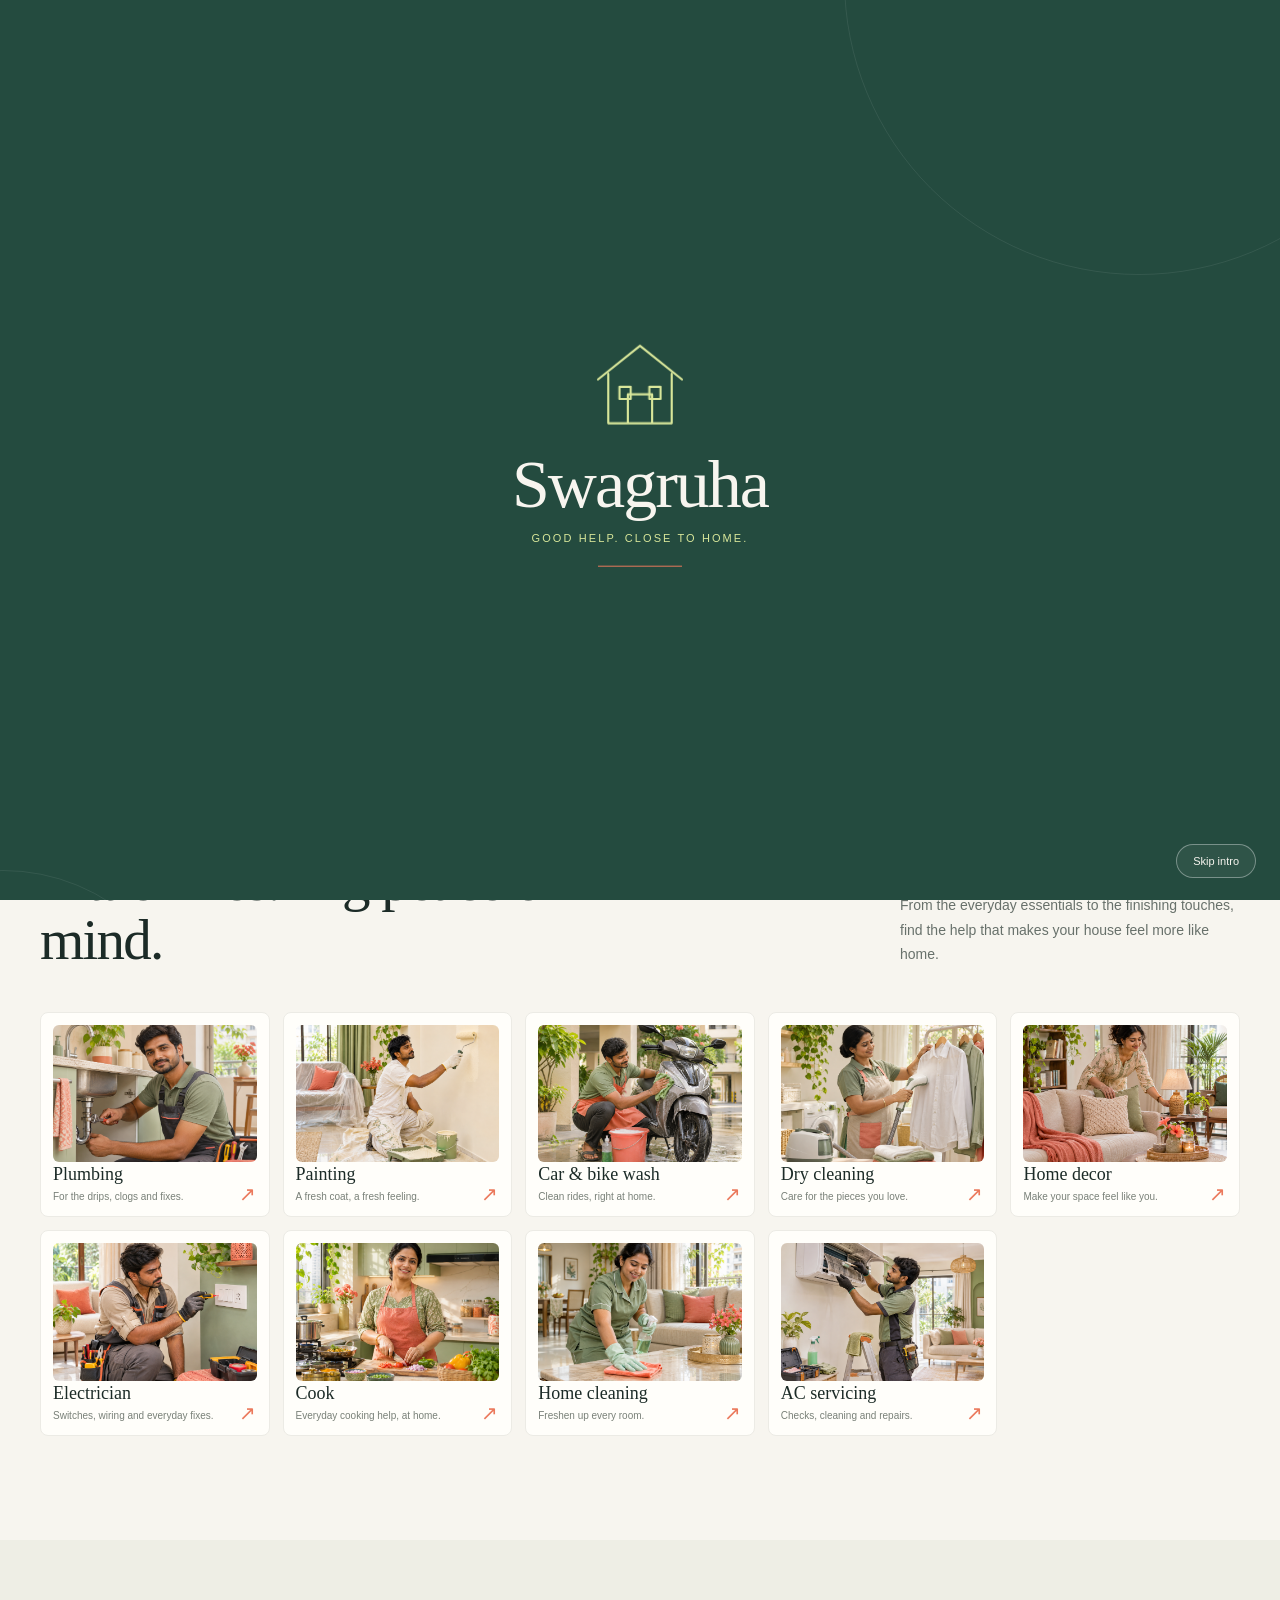
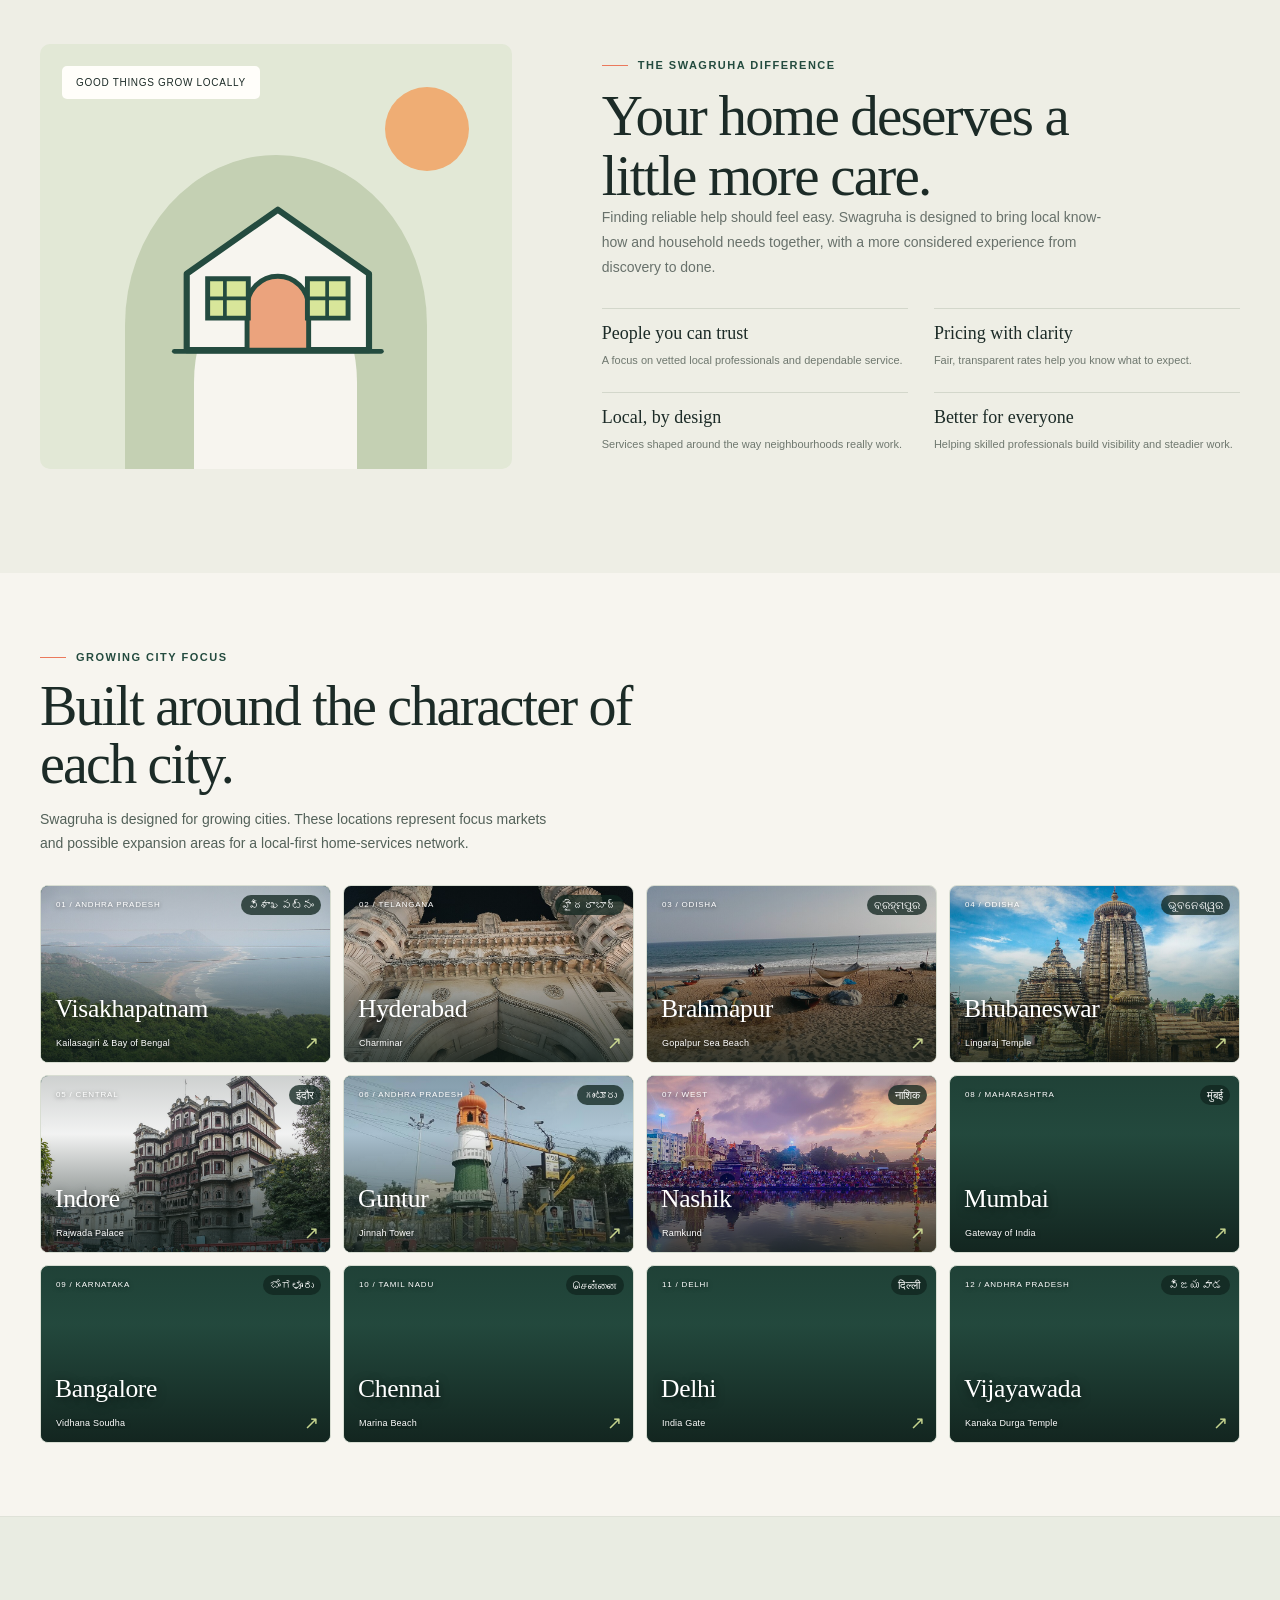
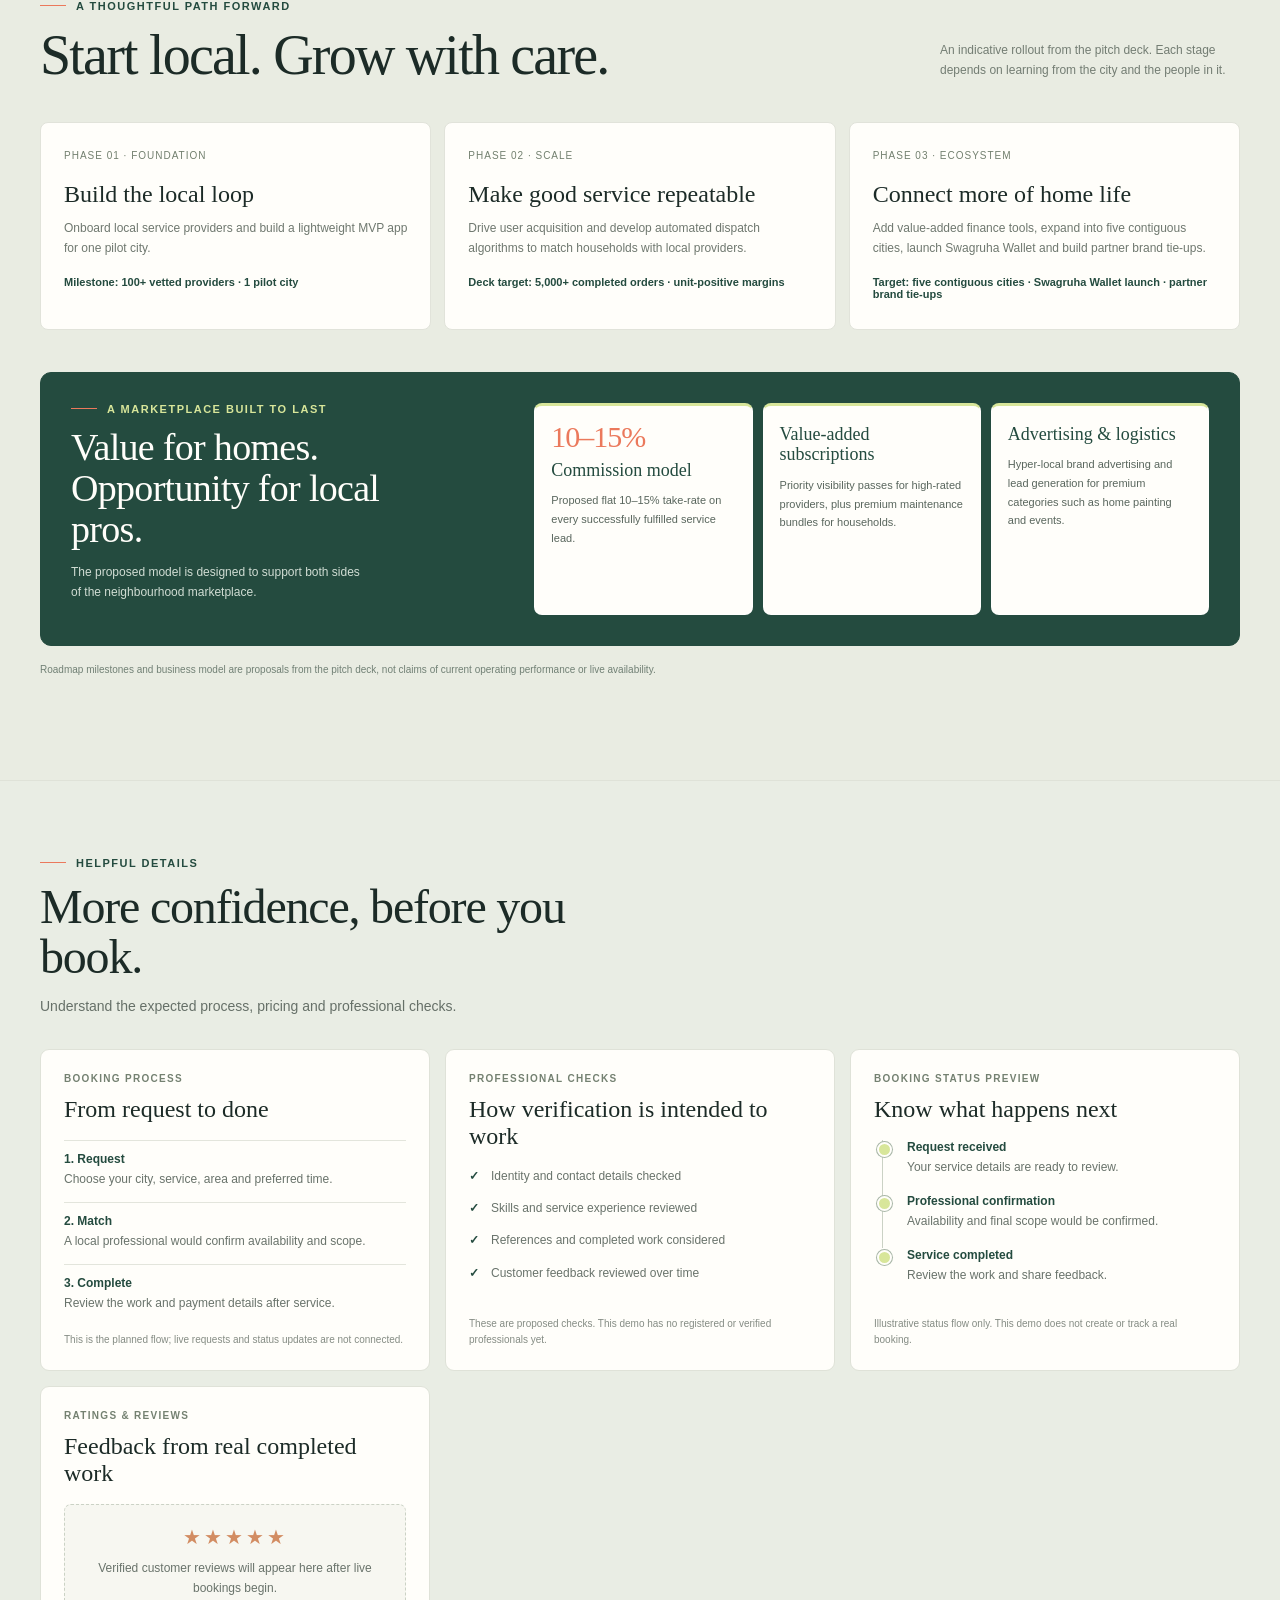
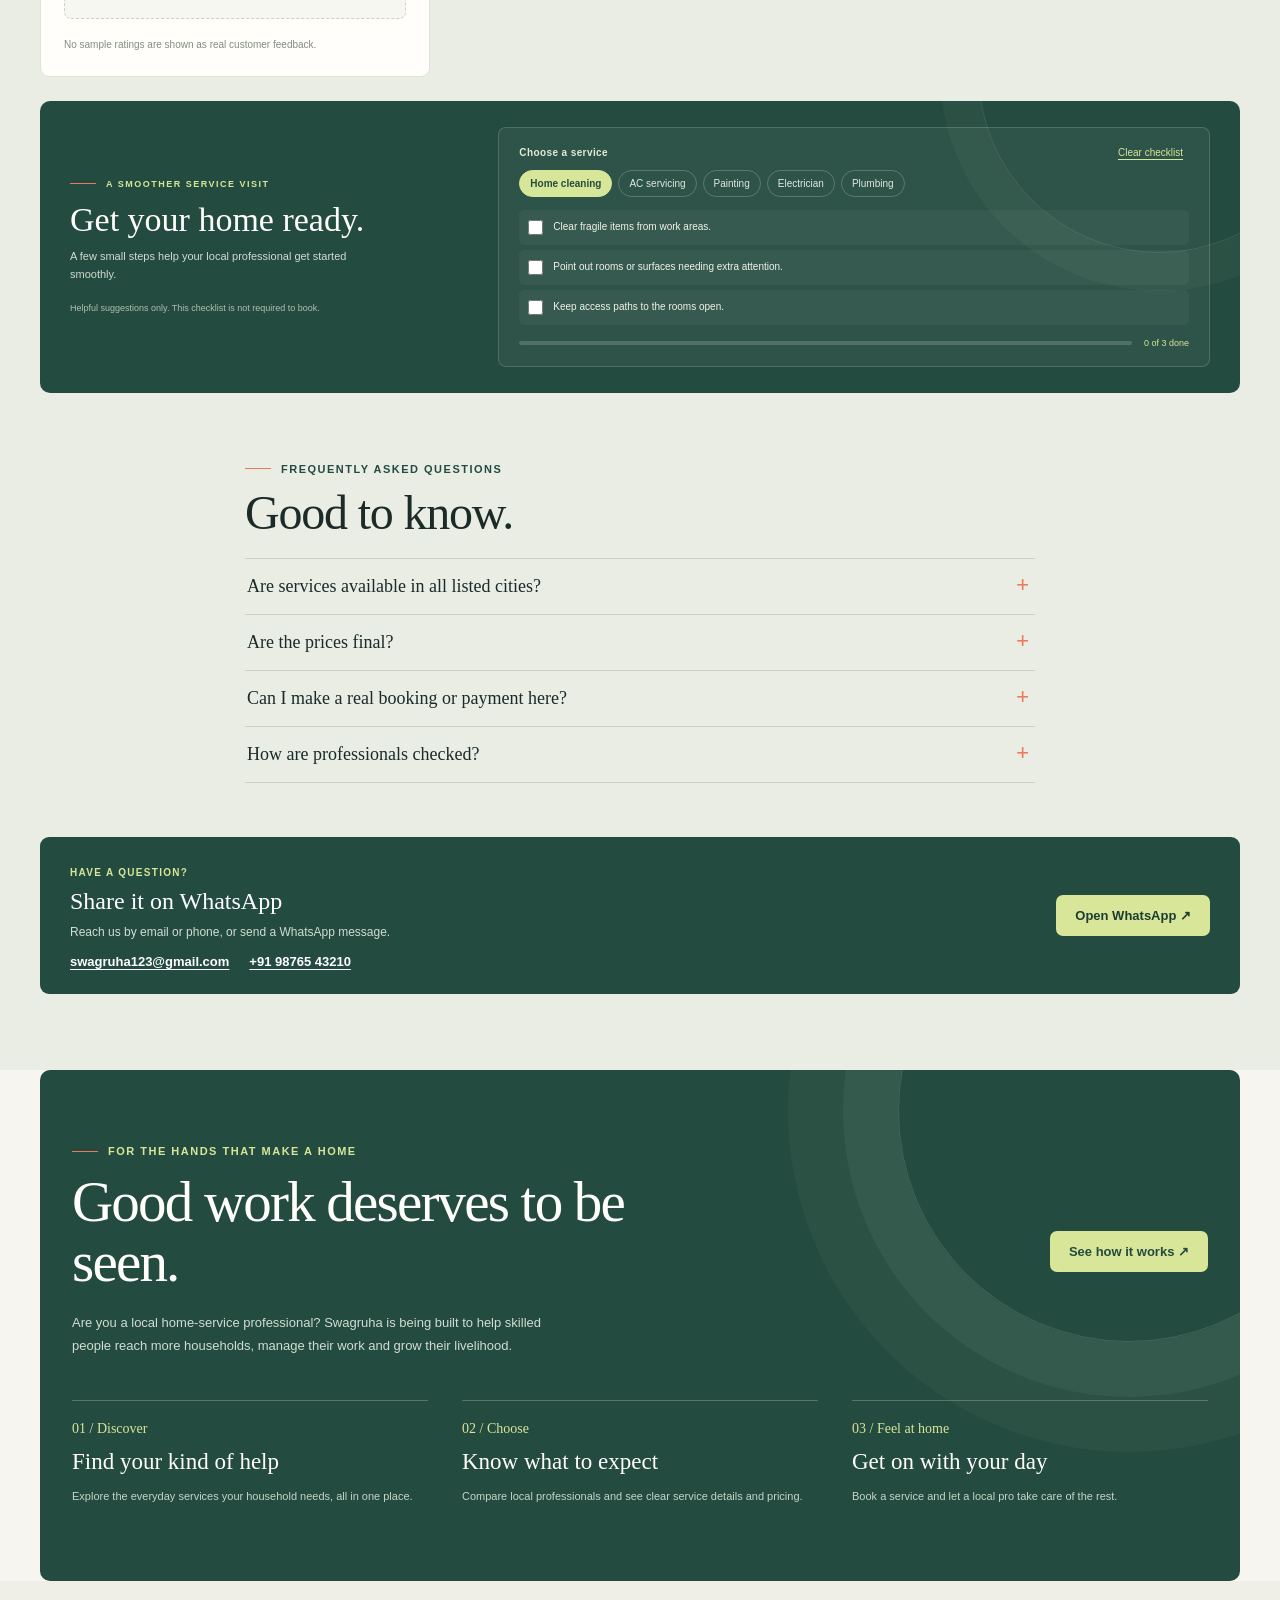
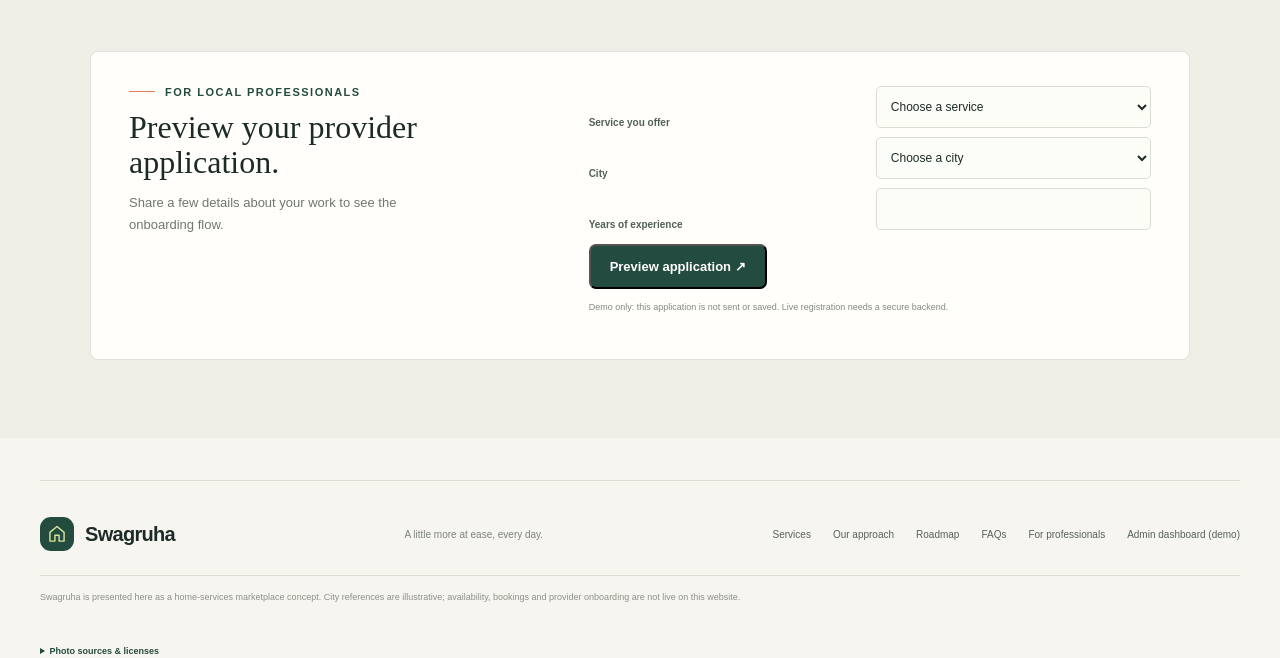
==== commit 45d4549b: "Add files via upload" ====
--- a/index.html
+++ b/index.html
@@ -30,20 +30,20 @@
 <div class="wrap trust-strip"><span class="trust-label">A better way to book everyday care</span><span class="trust-pill">Skilled local people</span><span class="trust-pill">Clear, fair pricing</span><span class="trust-pill">Made for your city</span></div>
 <section class="wrap section" id="services"><div class="section-head"><div><div class="eyebrow">One less thing to worry about</div><h2>Little fixes. Big peace of mind.</h2></div><p>From the everyday essentials to the finishing touches, find the help that makes your house feel more like home.</p></div>
 <div class="service-grid">
-<article class="service" role="button" tabindex="0" aria-haspopup="dialog" data-service="plumbing"><div><img class="service-photo" src="assets/services/plumbing.png" alt="A plumber repairing a kitchen sink" loading="lazy" decoding="async"><span class="icon"><svg viewBox="0 0 24 24" fill="none"><path d="M12 3v7m0 0a4 4 0 1 0 4 4v-2h-4m0-2H8v2a4 4 0 1 0 4-4Z" stroke="currentColor" stroke-width="1.6" stroke-linecap="round" stroke-linejoin="round"/></svg></span><h3>Plumbing</h3><p>For the drips, clogs and fixes.</p></div><span class="arrow" aria-hidden="true">↗</span></article>
-<article class="service" role="button" tabindex="0" aria-haspopup="dialog" data-service="painting"><div><img class="service-photo" src="assets/services/painting.png" alt="A painter refreshing an apartment wall" loading="lazy" decoding="async"><span class="icon"><svg viewBox="0 0 24 24" fill="none"><path d="m14 4 6 6M4 20l4.5-1 11-11a2.12 2.12 0 0 0-3-3l-11 11L4 20Z" stroke="currentColor" stroke-width="1.6" stroke-linecap="round" stroke-linejoin="round"/></svg></span><h3>Painting</h3><p>A fresh coat, a fresh feeling.</p></div><span class="arrow" aria-hidden="true">↗</span></article>
-<article class="service" role="button" tabindex="0" aria-haspopup="dialog" data-service="car_bike_wash"><div><img class="service-photo" src="assets/services/car-bike-wash.png" alt="A professional washing a car at home" loading="lazy" decoding="async"><span class="icon"><svg viewBox="0 0 24 24" fill="none"><circle cx="6" cy="17" r="3" stroke="currentColor" stroke-width="1.6"/><circle cx="18" cy="17" r="3" stroke="currentColor" stroke-width="1.6"/><path d="M6 17h12l-2.5-8H9l-3 8Zm3-8-2-3H4" stroke="currentColor" stroke-width="1.6" stroke-linecap="round" stroke-linejoin="round"/></svg></span><h3>Car &amp; bike wash</h3><p>Clean rides, right at home.</p></div><span class="arrow" aria-hidden="true">↗</span></article>
-<article class="service" role="button" tabindex="0" aria-haspopup="dialog" data-service="dry_cleaning"><div><img class="service-photo" src="assets/services/dry-cleaning.png" alt="Careful garment cleaning service" loading="lazy" decoding="async"><span class="icon"><svg viewBox="0 0 24 24" fill="none"><path d="M4 8h16l-1.5 12h-13L4 8Zm4 0V5a4 4 0 0 1 8 0v3" stroke="currentColor" stroke-width="1.6" stroke-linecap="round" stroke-linejoin="round"/></svg></span><h3>Dry cleaning</h3><p>Care for the pieces you love.</p></div><span class="arrow" aria-hidden="true">↗</span></article>
-<article class="service" role="button" tabindex="0" aria-haspopup="dialog" data-service="home_decor"><div><img class="service-photo" src="assets/services/home-decor.png" alt="A home stylist arranging a welcoming living room" loading="lazy" decoding="async"><span class="icon"><svg viewBox="0 0 24 24" fill="none"><path d="m3 11 9-7 9 7M5 10v10h14V10m-9 10v-6h4v6" stroke="currentColor" stroke-width="1.6" stroke-linecap="round" stroke-linejoin="round"/></svg></span><h3>Home decor</h3><p>Make your space feel like you.</p></div><span class="arrow" aria-hidden="true">↗</span></article>
+<article class="service" role="button" tabindex="0" aria-haspopup="dialog" data-service="plumbing"><div><img class="service-photo" src="assets/services/plumbing.png" onerror="this.onerror=null;this.src='plumbing.png'" alt="A plumber repairing a kitchen sink" loading="lazy" decoding="async"><span class="icon"><svg viewBox="0 0 24 24" fill="none"><path d="M12 3v7m0 0a4 4 0 1 0 4 4v-2h-4m0-2H8v2a4 4 0 1 0 4-4Z" stroke="currentColor" stroke-width="1.6" stroke-linecap="round" stroke-linejoin="round"/></svg></span><h3>Plumbing</h3><p>For the drips, clogs and fixes.</p></div><span class="arrow" aria-hidden="true">↗</span></article>
+<article class="service" role="button" tabindex="0" aria-haspopup="dialog" data-service="painting"><div><img class="service-photo" src="assets/services/painting.png" onerror="this.onerror=null;this.src='painting.png'" alt="A painter refreshing an apartment wall" loading="lazy" decoding="async"><span class="icon"><svg viewBox="0 0 24 24" fill="none"><path d="m14 4 6 6M4 20l4.5-1 11-11a2.12 2.12 0 0 0-3-3l-11 11L4 20Z" stroke="currentColor" stroke-width="1.6" stroke-linecap="round" stroke-linejoin="round"/></svg></span><h3>Painting</h3><p>A fresh coat, a fresh feeling.</p></div><span class="arrow" aria-hidden="true">↗</span></article>
+<article class="service" role="button" tabindex="0" aria-haspopup="dialog" data-service="car_bike_wash"><div><img class="service-photo" src="assets/services/car-bike-wash.png" onerror="this.onerror=null;this.src='car-bike-wash.png'" alt="A professional washing a car at home" loading="lazy" decoding="async"><span class="icon"><svg viewBox="0 0 24 24" fill="none"><circle cx="6" cy="17" r="3" stroke="currentColor" stroke-width="1.6"/><circle cx="18" cy="17" r="3" stroke="currentColor" stroke-width="1.6"/><path d="M6 17h12l-2.5-8H9l-3 8Zm3-8-2-3H4" stroke="currentColor" stroke-width="1.6" stroke-linecap="round" stroke-linejoin="round"/></svg></span><h3>Car &amp; bike wash</h3><p>Clean rides, right at home.</p></div><span class="arrow" aria-hidden="true">↗</span></article>
+<article class="service" role="button" tabindex="0" aria-haspopup="dialog" data-service="dry_cleaning"><div><img class="service-photo" src="assets/services/dry-cleaning.png" onerror="this.onerror=null;this.src='dry-cleaning.png'" alt="Careful garment cleaning service" loading="lazy" decoding="async"><span class="icon"><svg viewBox="0 0 24 24" fill="none"><path d="M4 8h16l-1.5 12h-13L4 8Zm4 0V5a4 4 0 0 1 8 0v3" stroke="currentColor" stroke-width="1.6" stroke-linecap="round" stroke-linejoin="round"/></svg></span><h3>Dry cleaning</h3><p>Care for the pieces you love.</p></div><span class="arrow" aria-hidden="true">↗</span></article>
+<article class="service" role="button" tabindex="0" aria-haspopup="dialog" data-service="home_decor"><div><img class="service-photo" src="assets/services/home-decor.png" onerror="this.onerror=null;this.src='home-decor.png'" alt="A home stylist arranging a welcoming living room" loading="lazy" decoding="async"><span class="icon"><svg viewBox="0 0 24 24" fill="none"><path d="m3 11 9-7 9 7M5 10v10h14V10m-9 10v-6h4v6" stroke="currentColor" stroke-width="1.6" stroke-linecap="round" stroke-linejoin="round"/></svg></span><h3>Home decor</h3><p>Make your space feel like you.</p></div><span class="arrow" aria-hidden="true">↗</span></article>
 
-<article class="service" role="button" tabindex="0" aria-haspopup="dialog" data-service="electrician"><div><img class="service-photo" src="assets/services/electrician.png" alt="An electrician checking a home switchboard" loading="lazy" decoding="async"><span class="icon"><svg viewBox="0 0 24 24" fill="none"><path d="m13 2-9 12h7l-1 8 10-13h-7l1-7Z" stroke="currentColor" stroke-width="1.6" stroke-linecap="round" stroke-linejoin="round"/></svg></span><h3>Electrician</h3><p>Switches, wiring and everyday fixes.</p></div><span class="arrow" aria-hidden="true">↗</span></article>
-<article class="service" role="button" tabindex="0" aria-haspopup="dialog" data-service="cook"><div><img class="service-photo" src="assets/services/cook.png" alt="A home cook preparing vegetables in a kitchen" loading="lazy" decoding="async"><span class="icon"><svg viewBox="0 0 24 24" fill="none"><path d="M4 14a8 8 0 0 1 16 0H4Zm-1 0h18v3H3zm4 6h10" stroke="currentColor" stroke-width="1.6" stroke-linecap="round" stroke-linejoin="round"/></svg></span><h3>Cook</h3><p>Everyday cooking help, at home.</p></div><span class="arrow" aria-hidden="true">↗</span></article>
-<article class="service" role="button" tabindex="0" aria-haspopup="dialog" data-service="home_cleaning"><div><img class="service-photo" src="assets/services/home-cleaning.png" alt="A home cleaner wiping a living room table" loading="lazy" decoding="async"><span class="icon"><svg viewBox="0 0 24 24" fill="none"><path d="m5 19 9-9m-7 11 2-2M14 3v3m-8 2H3m16 0h-3m-2 8 2 2m-4-4 1-1" stroke="currentColor" stroke-width="1.6" stroke-linecap="round" stroke-linejoin="round"/><path d="m14 3 2 2-7 7-2-2 7-7Z" stroke="currentColor" stroke-width="1.6" stroke-linejoin="round"/></svg></span><h3>Home cleaning</h3><p>Freshen up every room.</p></div><span class="arrow" aria-hidden="true">↗</span></article>
-<article class="service" role="button" tabindex="0" aria-haspopup="dialog" data-service="ac_servicing"><div><img class="service-photo" src="assets/services/ac-servicing.png" alt="An AC technician cleaning a wall unit" loading="lazy" decoding="async"><span class="icon"><svg viewBox="0 0 24 24" fill="none"><path d="M12 3v18m-7.8-13.5 15.6 9m0-9-15.6 9M8 5l4 2 4-2m-8 14 4-2 4 2m5-9-4 2 4 2M3 9l4 2-4 2" stroke="currentColor" stroke-width="1.4" stroke-linecap="round" stroke-linejoin="round"/></svg></span><h3>AC servicing</h3><p>Checks, cleaning and repairs.</p></div><span class="arrow" aria-hidden="true">↗</span></article></div></section>
+<article class="service" role="button" tabindex="0" aria-haspopup="dialog" data-service="electrician"><div><img class="service-photo" src="assets/services/electrician.png" onerror="this.onerror=null;this.src='electrician.png'" alt="An electrician checking a home switchboard" loading="lazy" decoding="async"><span class="icon"><svg viewBox="0 0 24 24" fill="none"><path d="m13 2-9 12h7l-1 8 10-13h-7l1-7Z" stroke="currentColor" stroke-width="1.6" stroke-linecap="round" stroke-linejoin="round"/></svg></span><h3>Electrician</h3><p>Switches, wiring and everyday fixes.</p></div><span class="arrow" aria-hidden="true">↗</span></article>
+<article class="service" role="button" tabindex="0" aria-haspopup="dialog" data-service="cook"><div><img class="service-photo" src="assets/services/cook.png" onerror="this.onerror=null;this.src='cook.png'" alt="A home cook preparing vegetables in a kitchen" loading="lazy" decoding="async"><span class="icon"><svg viewBox="0 0 24 24" fill="none"><path d="M4 14a8 8 0 0 1 16 0H4Zm-1 0h18v3H3zm4 6h10" stroke="currentColor" stroke-width="1.6" stroke-linecap="round" stroke-linejoin="round"/></svg></span><h3>Cook</h3><p>Everyday cooking help, at home.</p></div><span class="arrow" aria-hidden="true">↗</span></article>
+<article class="service" role="button" tabindex="0" aria-haspopup="dialog" data-service="home_cleaning"><div><img class="service-photo" src="assets/services/home-cleaning.png" onerror="this.onerror=null;this.src='home-cleaning.png'" alt="A home cleaner wiping a living room table" loading="lazy" decoding="async"><span class="icon"><svg viewBox="0 0 24 24" fill="none"><path d="m5 19 9-9m-7 11 2-2M14 3v3m-8 2H3m16 0h-3m-2 8 2 2m-4-4 1-1" stroke="currentColor" stroke-width="1.6" stroke-linecap="round" stroke-linejoin="round"/><path d="m14 3 2 2-7 7-2-2 7-7Z" stroke="currentColor" stroke-width="1.6" stroke-linejoin="round"/></svg></span><h3>Home cleaning</h3><p>Freshen up every room.</p></div><span class="arrow" aria-hidden="true">↗</span></article>
+<article class="service" role="button" tabindex="0" aria-haspopup="dialog" data-service="ac_servicing"><div><img class="service-photo" src="assets/services/ac-servicing.png" onerror="this.onerror=null;this.src='ac-servicing.png'" alt="An AC technician cleaning a wall unit" loading="lazy" decoding="async"><span class="icon"><svg viewBox="0 0 24 24" fill="none"><path d="M12 3v18m-7.8-13.5 15.6 9m0-9-15.6 9M8 5l4 2 4-2m-8 14 4-2 4 2m5-9-4 2 4 2M3 9l4 2-4 2" stroke="currentColor" stroke-width="1.4" stroke-linecap="round" stroke-linejoin="round"/></svg></span><h3>AC servicing</h3><p>Checks, cleaning and repairs.</p></div><span class="arrow" aria-hidden="true">↗</span></article></div></section>
 
 <section class="split" id="why"><div class="wrap section story"><div class="story-visual" aria-label="Illustration of a neighbourhood home"><span class="sun"></span><span class="visual-tag">Good things grow locally</span><span class="arch"></span><svg class="line-house" viewBox="0 0 180 140" fill="none" aria-hidden="true"><path d="m16 68 74-52 74 52v62H16V68Z" fill="#F7F5EF" stroke="#244B3F" stroke-width="5" stroke-linejoin="round"/><path d="M65 95a25 25 0 0 1 50 0v35H65V95Z" fill="#EBA37D" stroke="#244B3F" stroke-width="4"/><path d="M33 72h33v32H33zM114 72h33v32h-33z" fill="#D8E69A" stroke="#244B3F" stroke-width="4"/><path d="M47 72v32m-14-16h33m64-16v32m-16-16h33" stroke="#244B3F" stroke-width="3"/><path d="M6 131h168" stroke="#244B3F" stroke-width="4" stroke-linecap="round"/></svg></div>
 <div class="story-copy"><div class="eyebrow">The Swagruha difference</div><h2>Your home deserves a little more care.</h2><p>Finding reliable help should feel easy. Swagruha is designed to bring local know-how and household needs together, with a more considered experience from discovery to done.</p><div class="benefits"><div class="benefit"><b>People you can trust</b><span>A focus on vetted local professionals and dependable service.</span></div><div class="benefit"><b>Pricing with clarity</b><span>Fair, transparent rates help you know what to expect.</span></div><div class="benefit"><b>Local, by design</b><span>Services shaped around the way neighbourhoods really work.</span></div><div class="benefit"><b>Better for everyone</b><span>Helping skilled professionals build visibility and steadier work.</span></div></div></div></div></section>
-<section class="wrap cities" id="cities"><div class="cities-intro"><div class="eyebrow">Growing city focus</div><h2>Built around the character of each city.</h2><p>Swagruha is designed for growing cities. These locations represent focus markets and possible expansion areas for a local-first home-services network.</p></div><div class="city-grid"><article class="city-card" role="button" tabindex="0" aria-pressed="false" aria-label="Choose Visakhapatnam" data-city="Visakhapatnam"><img class="city-photo" src="assets/cities/visakhapatnam.jpg" alt="Kailasagiri hill and Bay of Bengal, Visakhapatnam" loading="lazy" decoding="async"><span class="city-index">01 / ANDHRA PRADESH</span><span class="city-name">Visakhapatnam</span><span class="city-landmark" data-landmark="visakhapatnam">Kailasagiri &amp; Bay of Bengal</span><span class="city-mark">విశాఖపట్నం</span><span class="city-line"></span></article><article class="city-card" role="button" tabindex="0" aria-label="Choose Hyderabad" data-city="Hyderabad"><img class="city-photo" src="assets/cities/hyderabad.jpg" alt="Charminar in Hyderabad" loading="lazy" decoding="async"><span class="city-index">02 / TELANGANA</span><span class="city-name">Hyderabad</span><span class="city-landmark" data-landmark="hyderabad">Charminar</span><span class="city-mark">హైదరాబాద్</span><span class="city-line"></span></article><article class="city-card" role="button" tabindex="0" aria-label="Choose Brahmapur" data-city="Brahmapur"><img class="city-photo" src="assets/cities/brahmapur.jpg" alt="Gopalpur Sea Beach near Brahmapur" loading="lazy" decoding="async"><span class="city-index">03 / ODISHA</span><span class="city-name">Brahmapur</span><span class="city-landmark" data-landmark="brahmapur">Gopalpur Sea Beach</span><span class="city-mark">ବ୍ରହ୍ମପୁର</span><span class="city-line"></span></article><article class="city-card" role="button" tabindex="0" aria-label="Choose Bhubaneswar" data-city="Bhubaneswar"><img class="city-photo" src="assets/cities/bhubaneswar.jpg" alt="Lingaraj Temple in Bhubaneswar" loading="lazy" decoding="async"><span class="city-index">04 / ODISHA</span><span class="city-name">Bhubaneswar</span><span class="city-landmark" data-landmark="bhubaneswar">Lingaraj Temple</span><span class="city-mark">ଭୁବନେଶ୍ୱର</span><span class="city-line"></span></article><article class="city-card" role="button" tabindex="0" aria-label="Choose Indore" data-city="Indore"><img class="city-photo" src="assets/cities/indore.jpg" alt="Rajwada Palace in Indore" loading="lazy" decoding="async"><span class="city-index">05 / CENTRAL</span><span class="city-name">Indore</span><span class="city-landmark" data-landmark="indore">Rajwada Palace</span><span class="city-mark">इंदौर</span><span class="city-line"></span></article><article class="city-card" role="button" tabindex="0" aria-label="Choose Guntur" data-city="Guntur"><img class="city-photo" src="assets/cities/guntur.jpg" alt="Jinnah Tower in Guntur" loading="lazy" decoding="async"><span class="city-index">06 / ANDHRA PRADESH</span><span class="city-name">Guntur</span><span class="city-landmark" data-landmark="guntur">Jinnah Tower</span><span class="city-mark">గుంటూరు</span><span class="city-line"></span></article><article class="city-card" role="button" tabindex="0" aria-label="Choose Nashik" data-city="Nashik"><img class="city-photo" src="assets/cities/nashik.jpg" alt="Ramkund on the Godavari River in Nashik" loading="lazy" decoding="async"><span class="city-index">07 / WEST</span><span class="city-name">Nashik</span><span class="city-landmark" data-landmark="nashik">Ramkund</span><span class="city-mark">नाशिक</span><span class="city-line"></span></article><article class="city-card" role="button" tabindex="0" aria-label="Choose Mumbai" data-city="Mumbai"><img class="city-photo" src="assets/cities/mumbai.jpg" alt="Gateway of India in Mumbai" loading="lazy" decoding="async"><span class="city-index">08 / MAHARASHTRA</span><span class="city-name">Mumbai</span><span class="city-landmark" data-landmark="mumbai">Gateway of India</span><span class="city-mark">मुंबई</span><span class="city-line"></span></article><article class="city-card" role="button" tabindex="0" aria-label="Choose Bangalore" data-city="Bangalore"><img class="city-photo" src="assets/cities/bangalore.jpg" alt="Vidhana Soudha in Bangalore" loading="lazy" decoding="async"><span class="city-index">09 / KARNATAKA</span><span class="city-name">Bangalore</span><span class="city-landmark" data-landmark="bangalore">Vidhana Soudha</span><span class="city-mark">ಬೆಂಗಳೂರು</span><span class="city-line"></span></article><article class="city-card" role="button" tabindex="0" aria-label="Choose Chennai" data-city="Chennai"><img class="city-photo" src="assets/cities/chennai.jpg" alt="Marina Beach in Chennai" loading="lazy" decoding="async"><span class="city-index">10 / TAMIL NADU</span><span class="city-name">Chennai</span><span class="city-landmark" data-landmark="chennai">Marina Beach</span><span class="city-mark">சென்னை</span><span class="city-line"></span></article><article class="city-card" role="button" tabindex="0" aria-label="Choose Delhi" data-city="Delhi"><img class="city-photo" src="assets/cities/delhi.jpg" alt="India Gate in Delhi" loading="lazy" decoding="async"><span class="city-index">11 / DELHI</span><span class="city-name">Delhi</span><span class="city-landmark" data-landmark="delhi">India Gate</span><span class="city-mark">दिल्ली</span><span class="city-line"></span></article><article class="city-card" role="button" tabindex="0" aria-label="Choose Vijayawada" data-city="Vijayawada"><img class="city-photo" src="assets/cities/vijayawada.jpg" alt="Kanaka Durga Temple in Vijayawada" loading="lazy" decoding="async"><span class="city-index">12 / ANDHRA PRADESH</span><span class="city-name">Vijayawada</span><span class="city-landmark" data-landmark="vijayawada">Kanaka Durga Temple</span><span class="city-mark">విజయవాడ</span><span class="city-line"></span></article></div></section>
+<section class="wrap cities" id="cities"><div class="cities-intro"><div class="eyebrow">Growing city focus</div><h2>Built around the character of each city.</h2><p>Swagruha is designed for growing cities. These locations represent focus markets and possible expansion areas for a local-first home-services network.</p></div><div class="city-grid"><article class="city-card" role="button" tabindex="0" aria-pressed="false" aria-label="Choose Visakhapatnam" data-city="Visakhapatnam"><img class="city-photo" src="assets/cities/visakhapatnam.jpg" onerror="this.onerror=null;this.src='visakhapatnam.jpg'" alt="Kailasagiri hill and Bay of Bengal, Visakhapatnam" loading="lazy" decoding="async"><span class="city-index">01 / ANDHRA PRADESH</span><span class="city-name">Visakhapatnam</span><span class="city-landmark" data-landmark="visakhapatnam">Kailasagiri &amp; Bay of Bengal</span><span class="city-mark">విశాఖపట్నం</span><span class="city-line"></span></article><article class="city-card" role="button" tabindex="0" aria-label="Choose Hyderabad" data-city="Hyderabad"><img class="city-photo" src="assets/cities/hyderabad.jpg" onerror="this.onerror=null;this.src='hyderabad.jpg'" alt="Charminar in Hyderabad" loading="lazy" decoding="async"><span class="city-index">02 / TELANGANA</span><span class="city-name">Hyderabad</span><span class="city-landmark" data-landmark="hyderabad">Charminar</span><span class="city-mark">హైదరాబాద్</span><span class="city-line"></span></article><article class="city-card" role="button" tabindex="0" aria-label="Choose Brahmapur" data-city="Brahmapur"><img class="city-photo" src="assets/cities/brahmapur.jpg" onerror="this.onerror=null;this.src='brahmapur.jpg'" alt="Gopalpur Sea Beach near Brahmapur" loading="lazy" decoding="async"><span class="city-index">03 / ODISHA</span><span class="city-name">Brahmapur</span><span class="city-landmark" data-landmark="brahmapur">Gopalpur Sea Beach</span><span class="city-mark">ବ୍ରହ୍ମପୁର</span><span class="city-line"></span></article><article class="city-card" role="button" tabindex="0" aria-label="Choose Bhubaneswar" data-city="Bhubaneswar"><img class="city-photo" src="assets/cities/bhubaneswar.jpg" onerror="this.onerror=null;this.src='bhubaneswar.jpg'" alt="Lingaraj Temple in Bhubaneswar" loading="lazy" decoding="async"><span class="city-index">04 / ODISHA</span><span class="city-name">Bhubaneswar</span><span class="city-landmark" data-landmark="bhubaneswar">Lingaraj Temple</span><span class="city-mark">ଭୁବନେଶ୍ୱର</span><span class="city-line"></span></article><article class="city-card" role="button" tabindex="0" aria-label="Choose Indore" data-city="Indore"><img class="city-photo" src="assets/cities/indore.jpg" onerror="this.onerror=null;this.src='indore.jpg'" alt="Rajwada Palace in Indore" loading="lazy" decoding="async"><span class="city-index">05 / CENTRAL</span><span class="city-name">Indore</span><span class="city-landmark" data-landmark="indore">Rajwada Palace</span><span class="city-mark">इंदौर</span><span class="city-line"></span></article><article class="city-card" role="button" tabindex="0" aria-label="Choose Guntur" data-city="Guntur"><img class="city-photo" src="assets/cities/guntur.jpg" onerror="this.onerror=null;this.src='guntur.jpg'" alt="Jinnah Tower in Guntur" loading="lazy" decoding="async"><span class="city-index">06 / ANDHRA PRADESH</span><span class="city-name">Guntur</span><span class="city-landmark" data-landmark="guntur">Jinnah Tower</span><span class="city-mark">గుంటూరు</span><span class="city-line"></span></article><article class="city-card" role="button" tabindex="0" aria-label="Choose Nashik" data-city="Nashik"><img class="city-photo" src="assets/cities/nashik.jpg" onerror="this.onerror=null;this.src='nashik.jpg'" alt="Ramkund on the Godavari River in Nashik" loading="lazy" decoding="async"><span class="city-index">07 / WEST</span><span class="city-name">Nashik</span><span class="city-landmark" data-landmark="nashik">Ramkund</span><span class="city-mark">नाशिक</span><span class="city-line"></span></article><article class="city-card" role="button" tabindex="0" aria-label="Choose Mumbai" data-city="Mumbai"><img class="city-photo" src="assets/cities/mumbai.jpg" onerror="this.onerror=null;this.src='mumbai.jpg'" alt="Gateway of India in Mumbai" loading="lazy" decoding="async"><span class="city-index">08 / MAHARASHTRA</span><span class="city-name">Mumbai</span><span class="city-landmark" data-landmark="mumbai">Gateway of India</span><span class="city-mark">मुंबई</span><span class="city-line"></span></article><article class="city-card" role="button" tabindex="0" aria-label="Choose Bangalore" data-city="Bangalore"><img class="city-photo" src="assets/cities/bangalore.jpg" onerror="this.onerror=null;this.src='bangalore.jpg'" alt="Vidhana Soudha in Bangalore" loading="lazy" decoding="async"><span class="city-index">09 / KARNATAKA</span><span class="city-name">Bangalore</span><span class="city-landmark" data-landmark="bangalore">Vidhana Soudha</span><span class="city-mark">ಬೆಂಗಳೂರು</span><span class="city-line"></span></article><article class="city-card" role="button" tabindex="0" aria-label="Choose Chennai" data-city="Chennai"><img class="city-photo" src="assets/cities/chennai.jpg" onerror="this.onerror=null;this.src='chennai.jpg'" alt="Marina Beach in Chennai" loading="lazy" decoding="async"><span class="city-index">10 / TAMIL NADU</span><span class="city-name">Chennai</span><span class="city-landmark" data-landmark="chennai">Marina Beach</span><span class="city-mark">சென்னை</span><span class="city-line"></span></article><article class="city-card" role="button" tabindex="0" aria-label="Choose Delhi" data-city="Delhi"><img class="city-photo" src="assets/cities/delhi.jpg" onerror="this.onerror=null;this.src='delhi.jpg'" alt="India Gate in Delhi" loading="lazy" decoding="async"><span class="city-index">11 / DELHI</span><span class="city-name">Delhi</span><span class="city-landmark" data-landmark="delhi">India Gate</span><span class="city-mark">दिल्ली</span><span class="city-line"></span></article><article class="city-card" role="button" tabindex="0" aria-label="Choose Vijayawada" data-city="Vijayawada"><img class="city-photo" src="assets/cities/vijayawada.jpg" onerror="this.onerror=null;this.src='vijayawada.jpg'" alt="Kanaka Durga Temple in Vijayawada" loading="lazy" decoding="async"><span class="city-index">12 / ANDHRA PRADESH</span><span class="city-name">Vijayawada</span><span class="city-landmark" data-landmark="vijayawada">Kanaka Durga Temple</span><span class="city-mark">విజయవాడ</span><span class="city-line"></span></article></div></section>
 <section class="roadmap" id="roadmap"><div class="wrap"><div class="roadmap-head"><div><div class="eyebrow">A thoughtful path forward</div><h2>Start local. Grow with care.</h2></div><p>An indicative rollout from the pitch deck. Each stage depends on learning from the city and the people in it.</p></div><div class="roadmap-grid"><article class="roadmap-card"><span class="phase">Phase 01 · Foundation</span><h3>Build the local loop</h3><p>Onboard local service providers and build a lightweight MVP app for one pilot city.</p><span class="goal">Milestone: 100+ vetted providers · 1 pilot city</span></article><article class="roadmap-card"><span class="phase">Phase 02 · Scale</span><h3>Make good service repeatable</h3><p>Drive user acquisition and develop automated dispatch algorithms to match households with local providers.</p><span class="goal">Deck target: 5,000+ completed orders · unit-positive margins</span></article><article class="roadmap-card"><span class="phase">Phase 03 · Ecosystem</span><h3>Connect more of home life</h3><p>Add value-added finance tools, expand into five contiguous cities, launch Swagruha Wallet and build partner brand tie-ups.</p><span class="goal">Target: five contiguous cities · Swagruha Wallet launch · partner brand tie-ups</span></article></div><div class="model-row"><div><div class="eyebrow">A marketplace built to last</div><h3>Value for homes.<br>Opportunity for local pros.</h3><p>The proposed model is designed to support both sides of the neighbourhood marketplace.</p></div><div class="model-list"><div class="model-item"><b>Commission model</b><span>Proposed flat 10–15% take-rate on every successfully fulfilled service lead.</span></div><div class="model-item"><b>Value-added subscriptions</b><span>Priority visibility passes for high-rated providers, plus premium maintenance bundles for households.</span></div><div class="model-item"><b>Advertising & logistics</b><span>Hyper-local brand advertising and lead generation for premium categories such as home painting and events.</span></div></div></div><p class="roadmap-note">Roadmap milestones and business model are proposals from the pitch deck, not claims of current operating performance or live availability.</p></div></section>
 <section class="trust-details" id="trust-details"><div class="wrap"><div class="extras-heading"><div class="eyebrow">Helpful details</div><h2>More confidence, before you book.</h2><p>Understand the expected process, pricing and professional checks.</p></div><div class="trust-detail-grid"><article class="trust-detail-card" id="booking-flow"><span class="detail-kicker">Booking process</span><h3>From request to done</h3><ol class="booking-steps"><li><b>1. Request</b><span>Choose your city, service, area and preferred time.</span></li><li><b>2. Match</b><span>A local professional would confirm availability and scope.</span></li><li><b>3. Complete</b><span>Review the work and payment details after service.</span></li></ol><p class="detail-disclaimer">This is the planned flow; live requests and status updates are not connected.</p></article><article class="trust-detail-card" id="verification"><span class="detail-kicker">Professional checks</span><h3>How verification is intended to work</h3><ul class="check-list"><li>Identity and contact details checked</li><li>Skills and service experience reviewed</li><li>References and completed work considered</li><li>Customer feedback reviewed over time</li></ul><p class="detail-disclaimer">These are proposed checks. This demo has no registered or verified professionals yet.</p></article><article class="trust-detail-card" id="status-preview"><span class="detail-kicker">Booking status preview</span><h3>Know what happens next</h3><ol class="status-track"><li><b>Request received</b><span>Your service details are ready to review.</span></li><li><b>Professional confirmation</b><span>Availability and final scope would be confirmed.</span></li><li><b>Service completed</b><span>Review the work and share feedback.</span></li></ol><p class="detail-disclaimer">Illustrative status flow only. This demo does not create or track a real booking.</p></article><article class="trust-detail-card reviews-card" id="reviews"><span class="detail-kicker">Ratings &amp; reviews</span><h3>Feedback from real completed work</h3><div class="reviews-empty"><span class="review-stars" aria-hidden="true">★★★★★</span><p>Verified customer reviews will appear here after live bookings begin.</p></div><p class="detail-disclaimer">No sample ratings are shown as real customer feedback.</p></article></div><section class="visit-prep" id="visit-prep" aria-labelledby="visitPrepTitle"><div class="prep-intro"><div class="eyebrow" id="prepEyebrow">A smoother service visit</div><h3 id="visitPrepTitle">Get your home ready.</h3><p id="prepIntroText">A few small steps help your local professional get started smoothly.</p><p class="prep-note" id="prepNote">Helpful suggestions only. This checklist is not required to book.</p></div><div class="prep-widget"><div class="prep-widget-head"><span id="prepChooseLabel">Choose a service</span><button id="clearPrepChecklist" type="button">Clear checklist</button></div><div class="prep-service-tabs" role="tablist" aria-label="Choose a service to prepare for"><button type="button" role="tab" aria-selected="true" data-prep-service="home_cleaning">Home cleaning</button><button type="button" role="tab" aria-selected="false" data-prep-service="ac_servicing">AC servicing</button><button type="button" role="tab" aria-selected="false" data-prep-service="painting">Painting</button><button type="button" role="tab" aria-selected="false" data-prep-service="electrician">Electrician</button><button type="button" role="tab" aria-selected="false" data-prep-service="plumbing">Plumbing</button></div><ul class="prep-checklist" id="prepChecklist"></ul><div class="prep-progress"><span class="prep-progress-track"><span id="prepProgressBar"></span></span><span id="prepProgressLabel" aria-live="polite">0 of 3 done</span></div></div></section><div class="faq-wrap" id="faq"><div class="faq-heading"><div class="eyebrow">Frequently asked questions</div><h2>Good to know.</h2></div><details class="faq-item"><summary>Are services available in all listed cities?</summary><p>The cities show focus and possible expansion markets. Current service availability is not confirmed.</p></details><details class="faq-item"><summary>Are the prices final?</summary><p>No. Price ranges are illustrative estimates for this website preview. A real professional would confirm the scope and final quote.</p></details><details class="faq-item"><summary>Can I make a real booking or payment here?</summary><p>No. This is a front-end demo. Booking requests are not sent or saved, and no payment is processed.</p></details><details class="faq-item"><summary>How are professionals checked?</summary><p>The verification card describes the intended approach. Live onboarding and background checks are not active in this demo.</p></details></div><div class="contact-strip"><div><span class="detail-kicker">Have a question?</span><h3>Share it on WhatsApp</h3><p>Reach us by email or phone, or send a WhatsApp message.</p><div class="contact-details"><a href="mailto:swagruha123@gmail.com">swagruha123@gmail.com</a><a href="tel:+919876543210">+91 98765 43210</a></div></div><a class="button whatsapp-button" href="https://wa.me/919876543210?text=Hi%20Swagruha%2C%20I%20have%20a%20question%20about%20home%20services." target="_blank" rel="noopener noreferrer">Open WhatsApp ↗</a></div></div></section>
 <section class="wrap provider" id="providers"><div class="wrap provider-inner"><div><div class="eyebrow">For the hands that make a home</div><h2>Good work deserves to be seen.</h2><p>Are you a local home-service professional? Swagruha is being built to help skilled people reach more households, manage their work and grow their livelihood.</p></div><a class="button" href="#how-it-works">See how it works <span aria-hidden="true">↗</span></a></div><div class="wrap steps" id="how-it-works"><article class="step"><span class="num">01 / Discover</span><h3>Find your kind of help</h3><p>Explore the everyday services your household needs, all in one place.</p></article><article class="step"><span class="num">02 / Choose</span><h3>Know what to expect</h3><p>Compare local professionals and see clear service details and pricing.</p></article><article class="step"><span class="num">03 / Feel at home</span><h3>Get on with your day</h3><p>Book a service and let a local pro take care of the rest.</p></article></div></section><section class="provider-onboard" id="provider-application"><div class="provider-apply"><div><div class="eyebrow">For local professionals</div><h3>Preview your provider application.</h3><p>Share a few details about your work to see the onboarding flow.</p></div><form id="providerForm" class="provider-form"><label for="providerService">Service you offer</label><select id="providerService" required><option value="">Choose a service</option><option>Plumbing</option><option>Painting</option><option>Car &amp; bike wash</option><option>Dry cleaning</option><option>Home decor</option><option>Electrician</option><option>Cook</option><option>Home cleaning</option><option>AC servicing</option></select><label for="providerCity">City</label><select id="providerCity" required><option value="">Choose a city</option><option>Visakhapatnam</option><option>Hyderabad</option><option>Brahmapur</option><option>Bhubaneswar</option><option>Indore</option><option>Guntur</option><option>Nashik</option><option>Mumbai</option><option>Bangalore</option><option>Chennai</option><option>Delhi</option><option>Vijayawada</option></select><label for="providerExperience">Years of experience</label><input id="providerExperience" type="number" min="0" max="60" required><button class="button" type="submit">Preview application ↗</button><p class="provider-form-note">Demo only: this application is not sent or saved. Live registration needs a secure backend.</p><p id="providerFormStatus" class="form-status" role="status" aria-live="polite"></p></form></div></section>
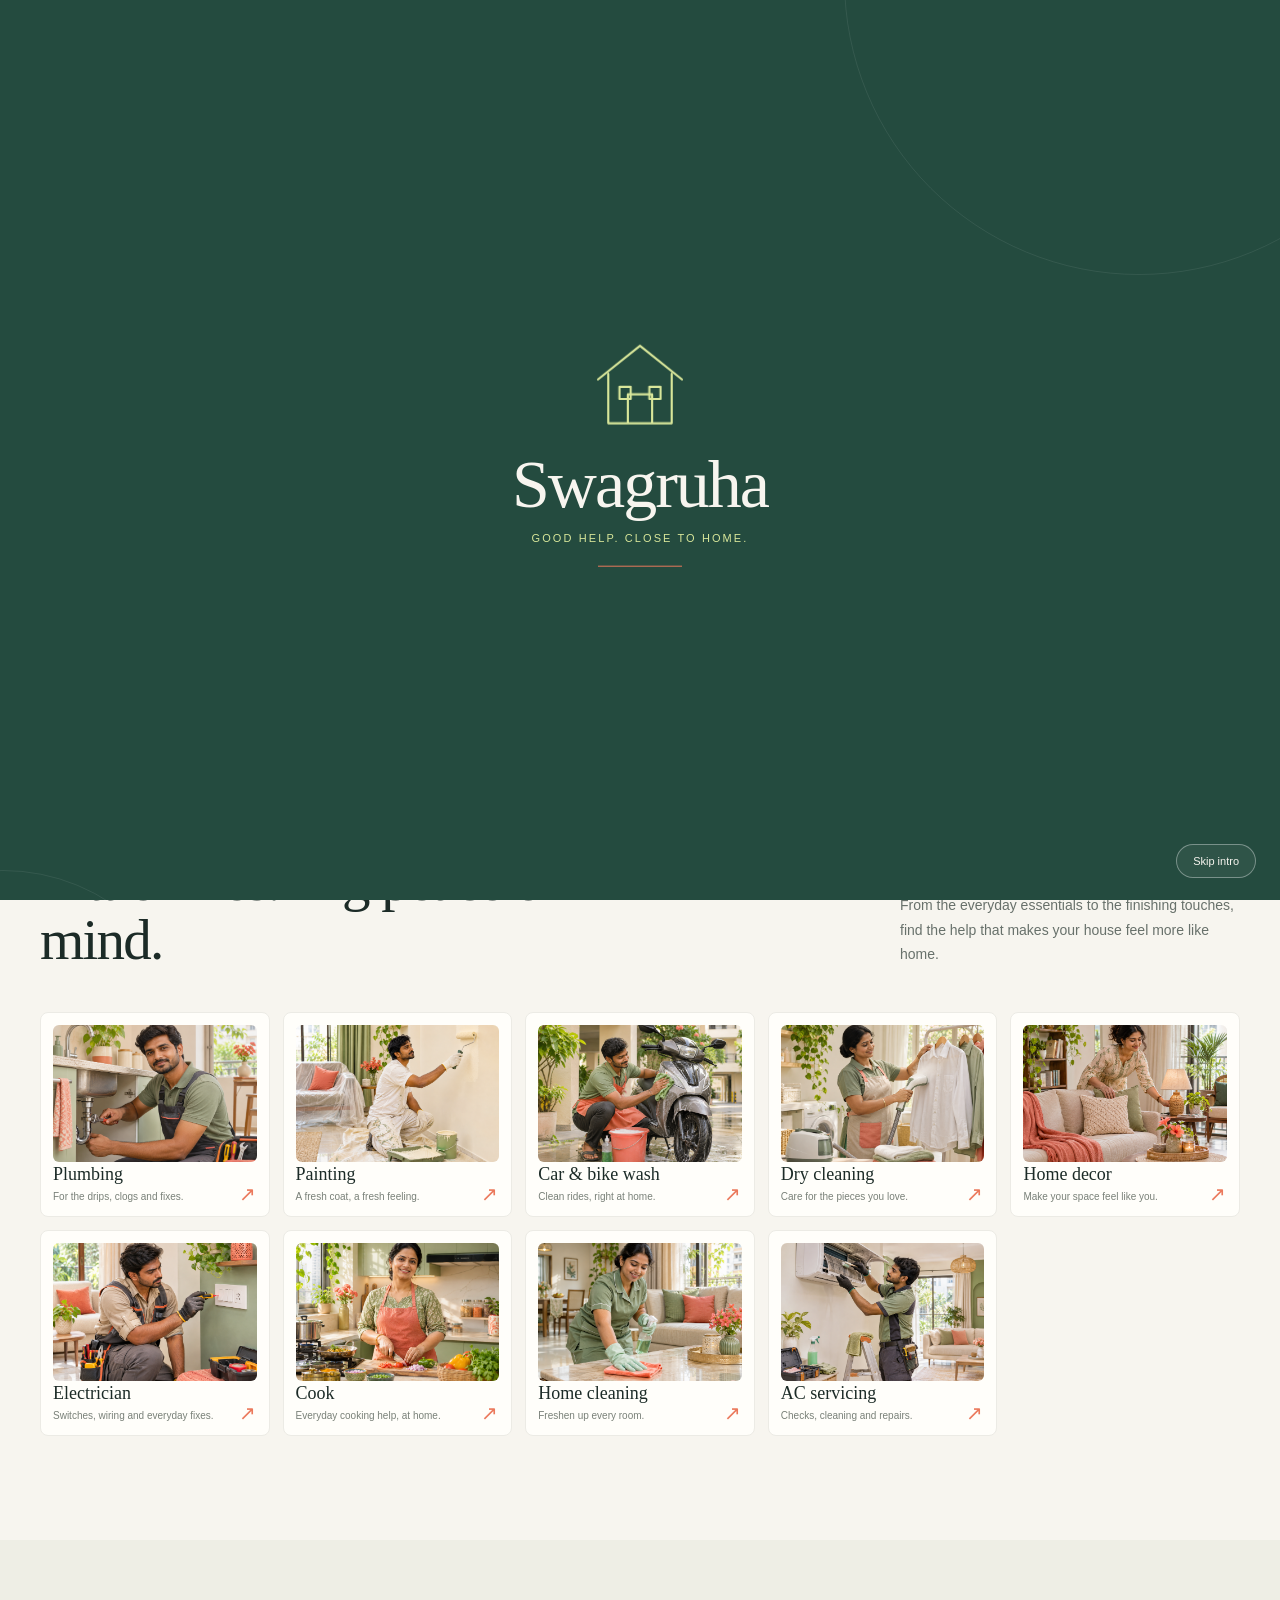
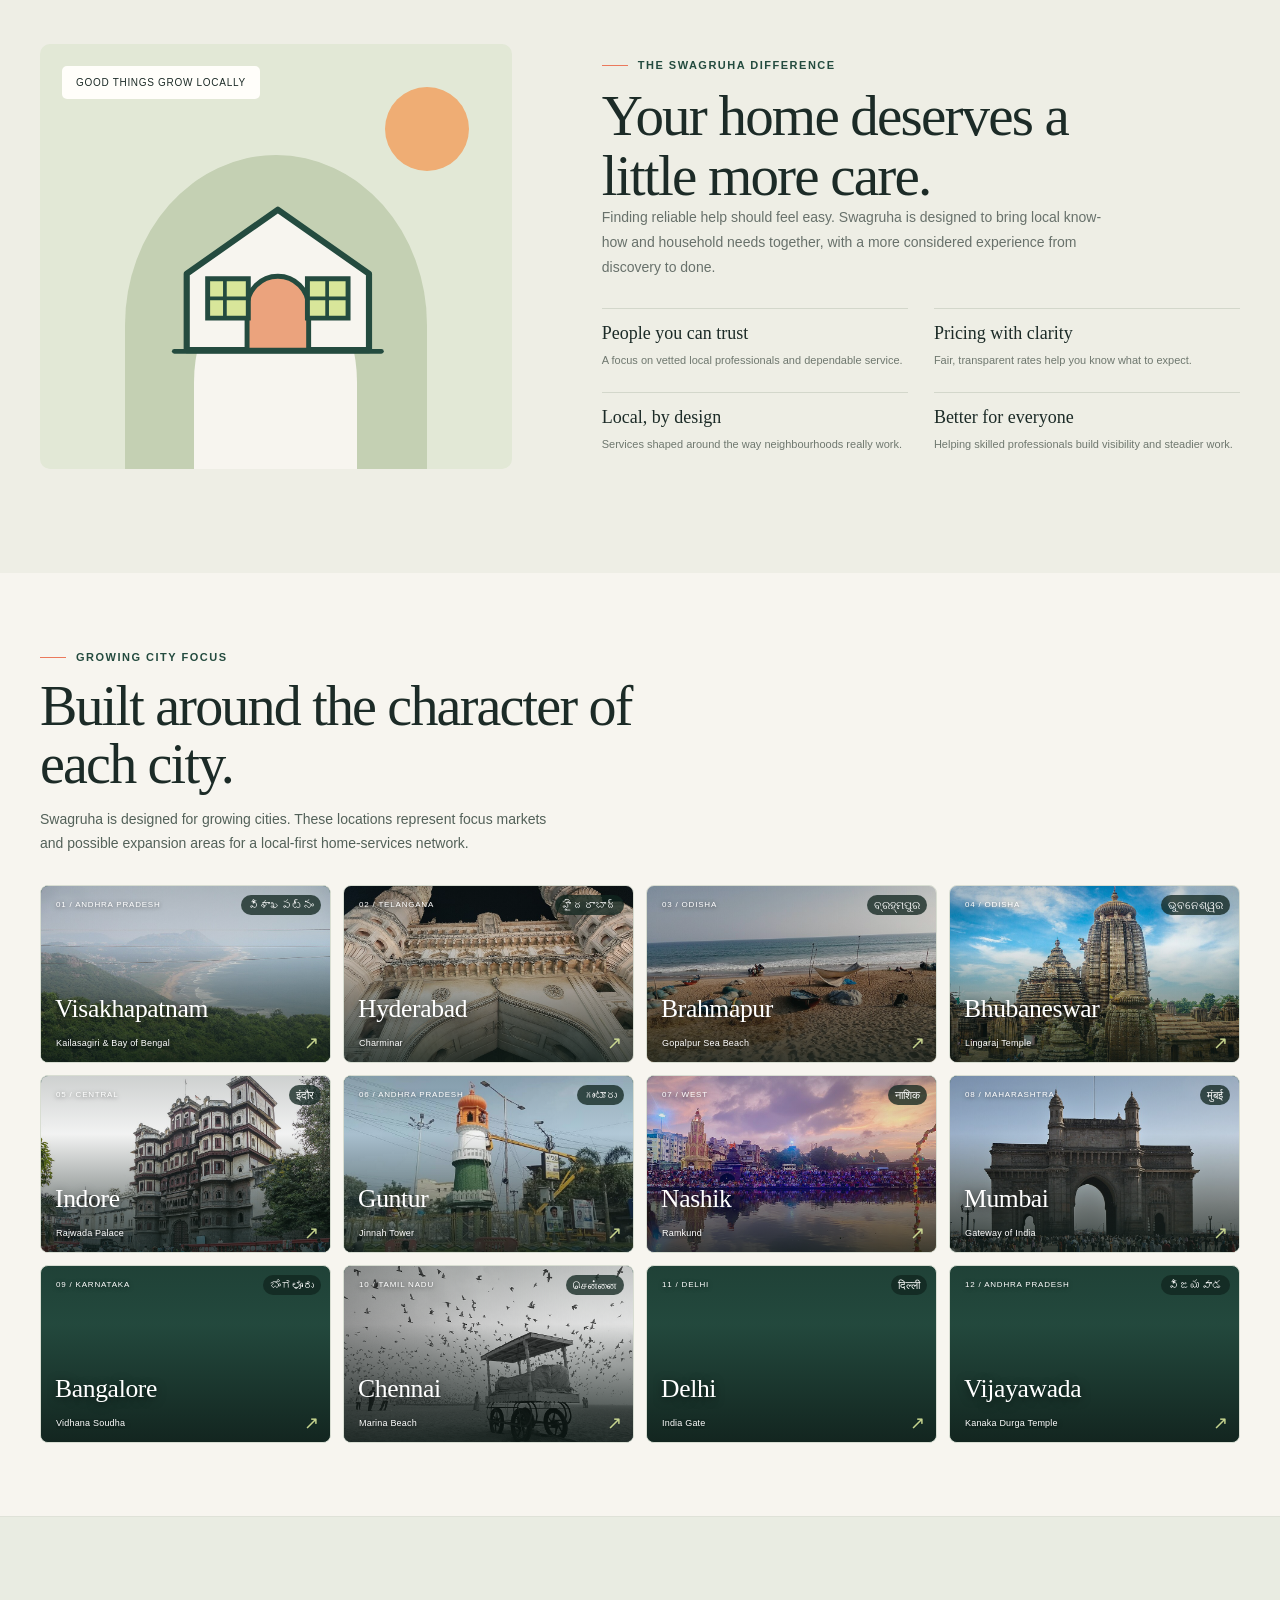
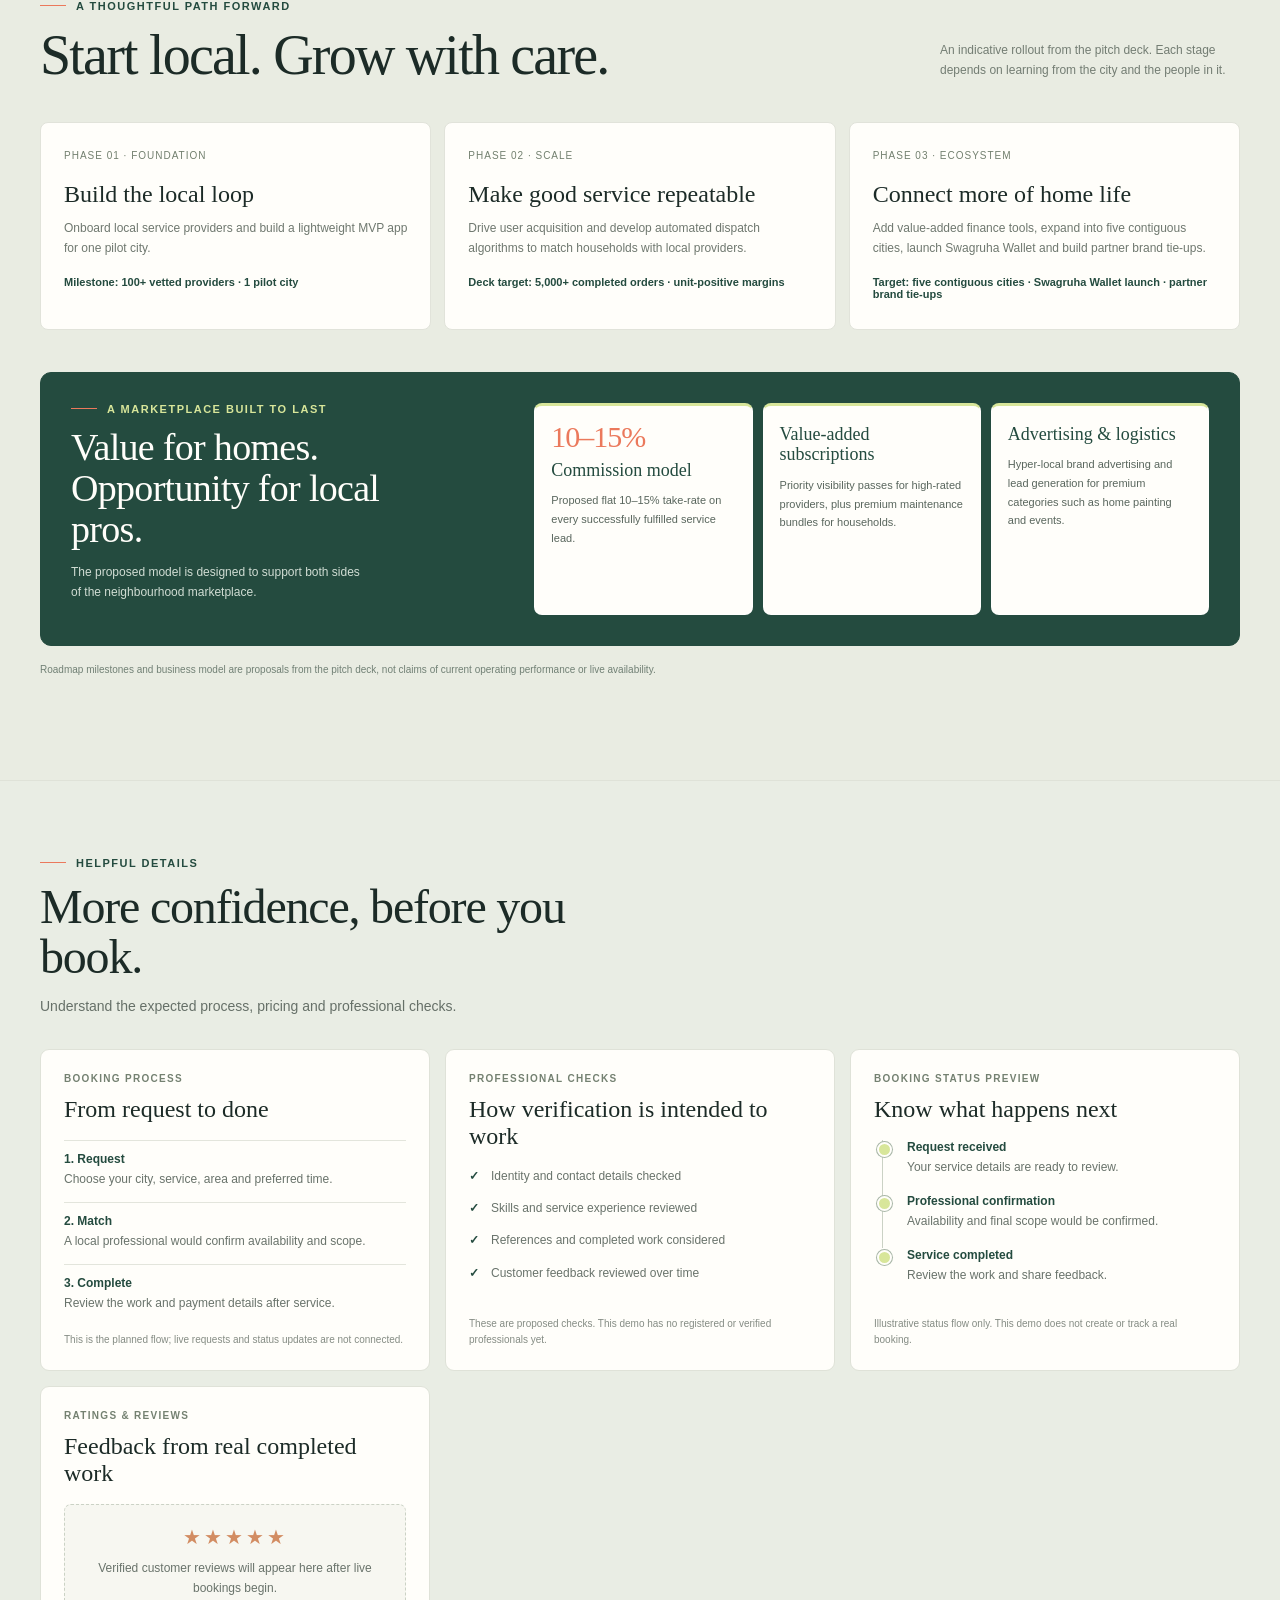
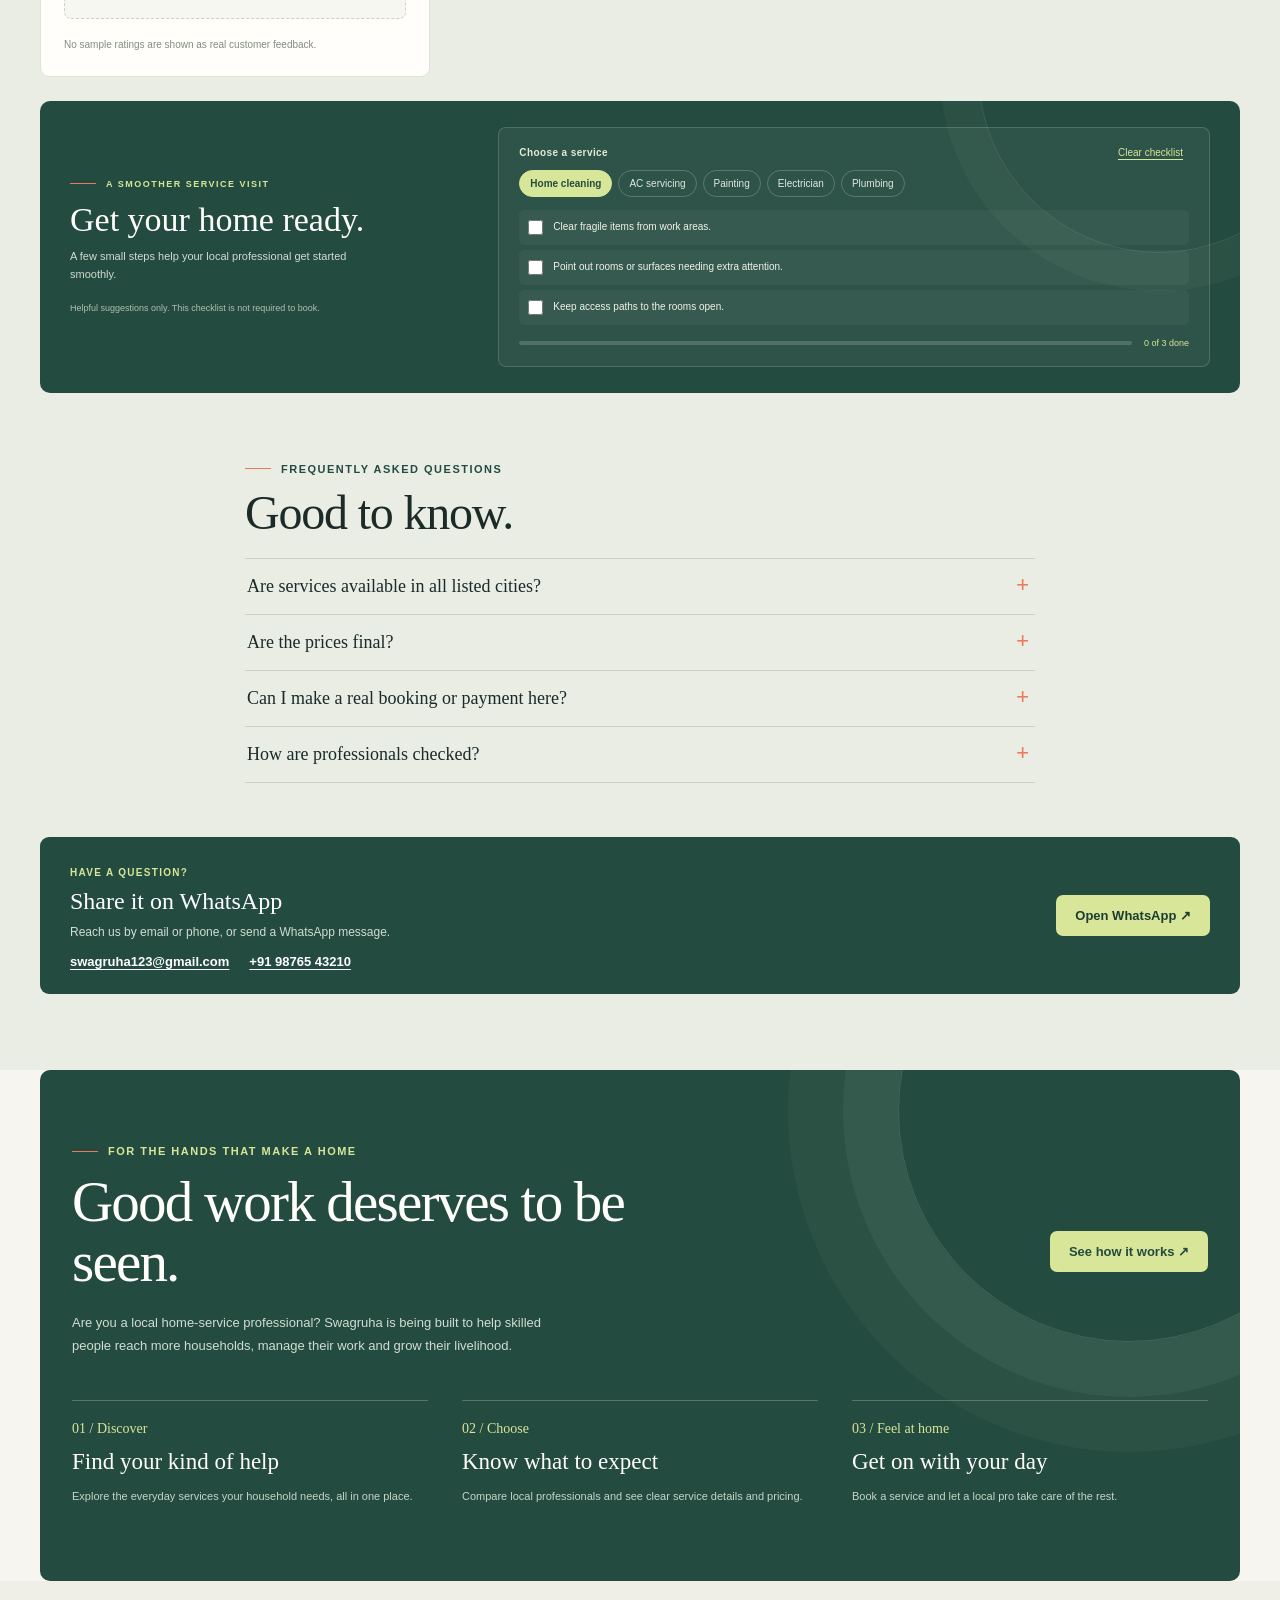
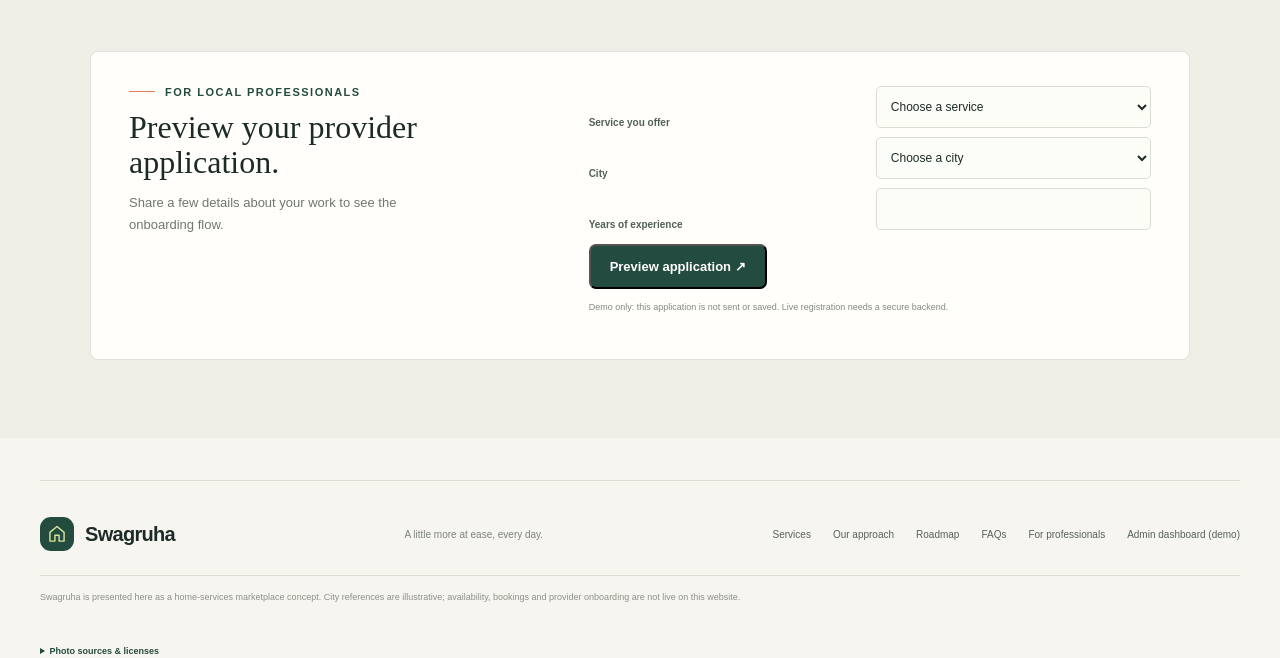
==== commit 3be1da15: "Add files via upload" ====
--- a/index.html
+++ b/index.html
@@ -6,7 +6,7 @@
 <meta name="theme-color" content="#f7f5ef">
 <meta name="description" content="Swagruha brings everyday home services and trusted local professionals together for India's next-generation cities.">
 <title>Swagruha — Good help. Close to home.</title>
-<link rel="stylesheet" href="styles.css?v=21">
+<link rel="stylesheet" href="styles.css?v=22">
 <script src="script.js?v=26" defer></script>
 
 </head>
@@ -56,7 +56,8 @@
 <dialog class="city-picker-dialog" id="cityPickerDialog" aria-labelledby="cityPickerTitle"><button type="button" class="dialog-close" aria-label="Close city picker">×</button><div class="eyebrow">Find your neighbourhood</div><h2 id="cityPickerTitle">Choose your city</h2><p>Select a city to start a booking preview. Availability is not confirmed yet.</p><div class="city-picker-grid" id="cityPickerGrid"></div></dialog>
 <dialog class="account-dialog" id="accountDialog" aria-labelledby="accountDialogTitle"><button type="button" class="dialog-close" aria-label="Close account dialog">×</button><div class="eyebrow">Your Swagruha account</div><h2 id="accountDialogTitle">Create an account</h2><div class="account-tabs" role="tablist" aria-label="Account action"><button type="button" role="tab" aria-selected="true" data-account-tab="signup">Sign up</button><button type="button" role="tab" aria-selected="false" data-account-tab="login">Log in</button></div><p class="account-demo-note">Preview only: account registration and login are not connected yet. Please do not enter a real password.</p><form id="signupForm" class="account-form" data-account-form="signup"><label for="signupName">Full name</label><input id="signupName" name="name" type="text" autocomplete="name" required><label for="signupEmail">Email address</label><input id="signupEmail" name="email" type="email" autocomplete="email" required><label for="signupPhone">Phone number</label><input id="signupPhone" name="phone" type="tel" autocomplete="tel" inputmode="tel" pattern="(?:\+91)?[6-9][0-9]{9}" required><button class="button" type="submit">Create account</button></form><form id="loginForm" class="account-form" data-account-form="login" hidden><label for="loginEmail">Email address</label><input id="loginEmail" name="email" type="email" autocomplete="email" required><label for="loginPassword">Password</label><input id="loginPassword" name="password" type="password" autocomplete="current-password" required><button class="button" type="submit">Log in</button></form><p class="account-status" id="accountStatus" role="status" aria-live="polite"></p></dialog>
 
-<dialog class="workflow-dialog booking-request-dialog" id="bookingRequestDialog" aria-labelledby="bookingFormTitle"><button type="button" class="dialog-close" aria-label="Close dialog">×</button><div class="eyebrow">Book a home service</div><h2 id="bookingFormTitle">Tell us what you need.</h2><p class="booking-dialog-copy">Choose your area, contact details and the work you need.</p><form class="booking-form" id="bookingForm"><h3>Booking details</h3><label for="bookingCity">City</label><select id="bookingCity" name="city" required><option value="">Choose a city</option><option>Visakhapatnam</option><option>Hyderabad</option><option>Brahmapur</option><option>Bhubaneswar</option><option>Indore</option><option>Guntur</option><option>Nashik</option><option>Mumbai</option><option>Bangalore</option><option>Chennai</option><option>Delhi</option><option>Vijayawada</option></select><p id="cityChoiceMessage" class="city-choice-message" role="status" aria-live="polite"></p><label for="bookingName">Name</label><input id="bookingName" name="customerName" type="text" autocomplete="name" maxlength="80" required><label for="bookingArea">Area / neighbourhood</label><input id="bookingArea" name="area" type="text" list="bookingAreas" maxlength="100" placeholder="e.g. MVP Colony" required><datalist id="bookingAreas"></datalist><label for="bookingPhone">Contact number</label><input id="bookingPhone" name="contactNumber" type="tel" inputmode="tel" autocomplete="tel" pattern="(?:\+91)?[6-9][0-9]{9}" title="Enter a valid 10-digit Indian mobile number" required><label for="bookingService">Work needed</label><select id="bookingService" name="service" required><option value="">Choose a service</option><option value="plumbing">Plumbing</option><option value="painting">Painting</option><option value="car_bike_wash">Car &amp; bike wash</option><option value="dry_cleaning">Dry cleaning</option><option value="home_decor">Home decor</option><option value="electrician">Electrician</option><option value="cook">Cook</option><option value="home_cleaning">Home cleaning</option><option value="ac_servicing">AC servicing</option></select><label for="bookingPin">Pincode</label><input id="bookingPin" name="pincode" type="text" inputmode="numeric" autocomplete="postal-code" pattern="[0-9]{6}" maxlength="6" title="Enter a 6-digit Indian pincode" required><label for="bookingDate">Preferred date</label><input type="date" id="bookingDate" name="date" required><label for="bookingSlot">Preferred time</label><select id="bookingSlot" name="slot" required><option value="">Choose a time</option><option>Morning · 8 am–12 pm</option><option>Afternoon · 12 pm–4 pm</option><option>Evening · 4 pm–8 pm</option></select><button class="button" type="submit">Review request ↗</button><p class="booking-note">Demo only: confirmed requests are saved in this browser for the admin preview. They are not sent to the team, and no payment is processed. Listed cities are not confirmed service areas. Do not enter real contact details.</p></form></dialog>
+<dialog class="workflow-dialog booking-request-dialog" id="bookingRequestDialog" aria-labelledby="bookingFormTitle"><button type="button" class="dialog-close" aria-label="Close dialog">×</button><div class="eyebrow">Book a home service</div><h2 id="bookingFormTitle">Tell us what you need.</h2><p class="booking-dialog-copy">Choose your area, contact details and the work you need.</p><form class="booking-form" id="bookingForm"><h3>Booking details</h3><div class="booking-field"><label for="bookingCity">City</label><select id="bookingCity" name="city" required><option value="">Choose a city</option><option>Visakhapatnam</option><option>Hyderabad</option><option>Brahmapur</option><option>Bhubaneswar</option><option>Indore</option><option>Guntur</option><option>Nashik</option><option>Mumbai</option><option>Bangalore</option><option>Chennai</option><option>Delhi</option><option>Vijayawada</option></select><p id="cityChoiceMessage" class="city-choice-message" role="status" aria-live="polite"></p></div><div class="booking-field"><label for="bookingName">Name</label><input id="bookingName" name="customerName" type="text" autocomplete="name" maxlength="80" required></div><div class="booking-field"><label for="bookingArea">Area / neighbourhood</label><input id="bookingArea" name="area" type="text" list="bookingAreas" maxlength="100" placeholder="e.g. MVP Colony" required><datalist id="bookingAreas"></datalist></div><div class="booking-field"><label for="bookingPhone">Contact number</label><input id="bookingPhone" name="contactNumber" type="tel" inputmode="tel" autocomplete="tel" pattern="(?:\+91)?[6-9][0-9]{9}" title="Enter a valid 10-digit Indian mobile number" required></div><div class="booking-field"><label for="bookingService">Work needed</label><select id="bookingService" name="service" required><option value="">Choose a service</option><option value="plumbing">Plumbing</option><option value="painting">Painting</option><option value="car_bike_wash">Car &amp; bike wash</option><option value="dry_cleaning">Dry cleaning</option><option value="home_decor">Home decor</option><option value="electrician">Electrician</option><option value="cook">Cook</option><option value="home_cleaning">Home cleaning</option><option value="ac_servicing">AC servicing</option></select></div><div class="booking-field"><label for="bookingPin">Pincode</label><input id="bookingPin" name="pincode" type="text" inputmode="numeric" autocomplete="postal-code" pattern="[0-9]{6}" maxlength="6" title="Enter a 6-digit Indian pincode" required></div><div class="booking-field"><label for="bookingDate">Preferred date</label><input type="date" id="bookingDate" name="date" required></div><div class="booking-field"><label for="bookingSlot">Preferred time</label><select id="bookingSlot" name="slot" required><option value="">Choose a time</option><option>Morning · 8 am–12 pm</option><option>Afternoon · 12 pm–4 pm</option><option>Evening · 4 pm–8 pm</option></select></div><button class="button" type="submit">Review request ↗</button><p class="booking-note">Demo only: confirmed requests are saved in this browser for the admin preview. They are not sent to the team, and no payment is processed. Listed cities are not confirmed service areas. Do not enter real contact details.</p></form>
+</dialog>
 <dialog class="workflow-dialog" id="bookingReview" aria-labelledby="bookingReviewTitle"><button type="button" class="dialog-close" aria-label="Close dialog">×</button><div class="eyebrow">Request review</div><h2 id="bookingReviewTitle">Review your service request</h2><ul id="bookingSummary" class="review-list"></ul><fieldset class="payment-choice"><legend>Payment preference</legend><label><input type="radio" name="paymentPreference" value="online" checked> UPI or card <span>Gateway connection required</span></label><label><input type="radio" name="paymentPreference" value="after"> Pay after service <span>Coverage must be confirmed</span></label></fieldset><p class="workflow-warning">Demo only: confirming saves this request in this browser for the admin preview. It is not sent to the team or technician. No payment is taken; do not enter real contact details.</p><p id="bookingStatus" class="form-status" role="status" aria-live="polite"></p><button type="button" class="button" id="confirmDemoBooking">Confirm demo request</button></dialog>
 <div class="brand-intro" id="brandIntro" role="status" aria-label="Swagruha opening animation"><div class="intro-orbit intro-orbit-one"></div><div class="intro-orbit intro-orbit-two"></div><div class="intro-center"><svg class="intro-house" viewBox="0 0 120 110" fill="none" aria-hidden="true"><path class="intro-roof" d="m15 49 45-36 45 36"/><path class="intro-home" d="M26 43v53h68V43M47 96V65h26v31"/><path class="intro-window" d="M38 57h12v13H38zm32 0h12v13H70z"/></svg><div class="intro-wordmark">Swagruha</div><div class="intro-tagline">Good help. Close to home.</div><div class="intro-rule"></div></div><button class="intro-skip" id="skipIntro" type="button">Skip intro</button></div>
 </body>
--- a/styles.css
+++ b/styles.css
@@ -176,3 +176,32 @@
 .service .arrow{position:absolute;right:13px;bottom:10px}
 @media(max-width:640px){.service{padding:9px;gap:8px}.service-photo{aspect-ratio:1.2/1;border-radius:5px}.service h3{font-size:15px;margin:0 15px 4px 0}.service p{font-size:9px;margin-right:8px}.service .arrow{right:10px;bottom:8px;font-size:15px}}
 @media(max-width:380px){.service{min-height:0;padding:8px}.service-photo{aspect-ratio:1.05/1}.service h3{font-size:14px}.service p{font-size:8px}}
+
+/* Compact booking dialog: keep the full request form visible without a long scroll. */
+.booking-request-dialog{width:min(760px,calc(100% - 28px));max-height:calc(100dvh - 24px);padding:20px;overflow-y:auto}
+.booking-request-dialog>.eyebrow{font-size:9px;margin-bottom:5px}
+.booking-request-dialog>h2{font-size:clamp(27px,4vw,36px);line-height:1.04;margin:0 42px 7px 0}
+.booking-request-dialog>.booking-dialog-copy{font-size:11px;line-height:1.4}
+.booking-request-dialog .booking-form{display:grid;grid-template-columns:repeat(2,minmax(0,1fr))!important;gap:8px 12px;margin-top:10px;padding:12px}
+.booking-request-dialog .booking-form>h3{grid-column:1/-1;font-size:22px;line-height:1.1;margin:0 0 2px}
+.booking-request-dialog .booking-field{display:flex;flex-direction:column;gap:4px;min-width:0}
+.booking-request-dialog .booking-field>label{font-size:9px;line-height:1.2;align-self:flex-start;margin:0}
+.booking-request-dialog .booking-field input,.booking-request-dialog .booking-field select{box-sizing:border-box;width:100%;min-width:0;height:36px;min-height:36px;padding:6px 9px;font-size:12px}
+.booking-request-dialog .city-choice-message{font-size:8px;line-height:1.25;margin:0;color:var(--muted)}
+.booking-request-dialog .booking-form>button{grid-column:1/-1;justify-self:start;min-height:36px;padding:8px 16px;margin-top:1px}
+.booking-request-dialog .booking-note{grid-column:1/-1;font-size:8px;line-height:1.35;margin:0}
+@media(max-width:640px){
+ .booking-request-dialog{width:calc(100% - 20px);max-height:calc(100dvh - 20px);padding:14px}
+ .booking-request-dialog>h2{font-size:27px;margin-right:36px}
+ .booking-request-dialog .booking-form{grid-template-columns:repeat(2,minmax(0,1fr))!important;gap:7px 8px;padding:9px;margin-top:8px}
+ .booking-request-dialog .booking-form>h3{font-size:19px}
+ .booking-request-dialog .booking-field>label{font-size:8px}
+ .booking-request-dialog .booking-field input,.booking-request-dialog .booking-field select{height:35px;min-height:35px;padding:5px 7px;font-size:11px}
+ .booking-request-dialog .city-choice-message{font-size:7px}
+ .booking-request-dialog .booking-note{font-size:7px}
+}
+@media(max-width:360px){
+ .booking-request-dialog{padding:11px}
+ .booking-request-dialog .booking-form{gap:6px;padding:7px}
+ .booking-request-dialog .booking-field input,.booking-request-dialog .booking-field select{font-size:10px;padding-inline:5px}
+}
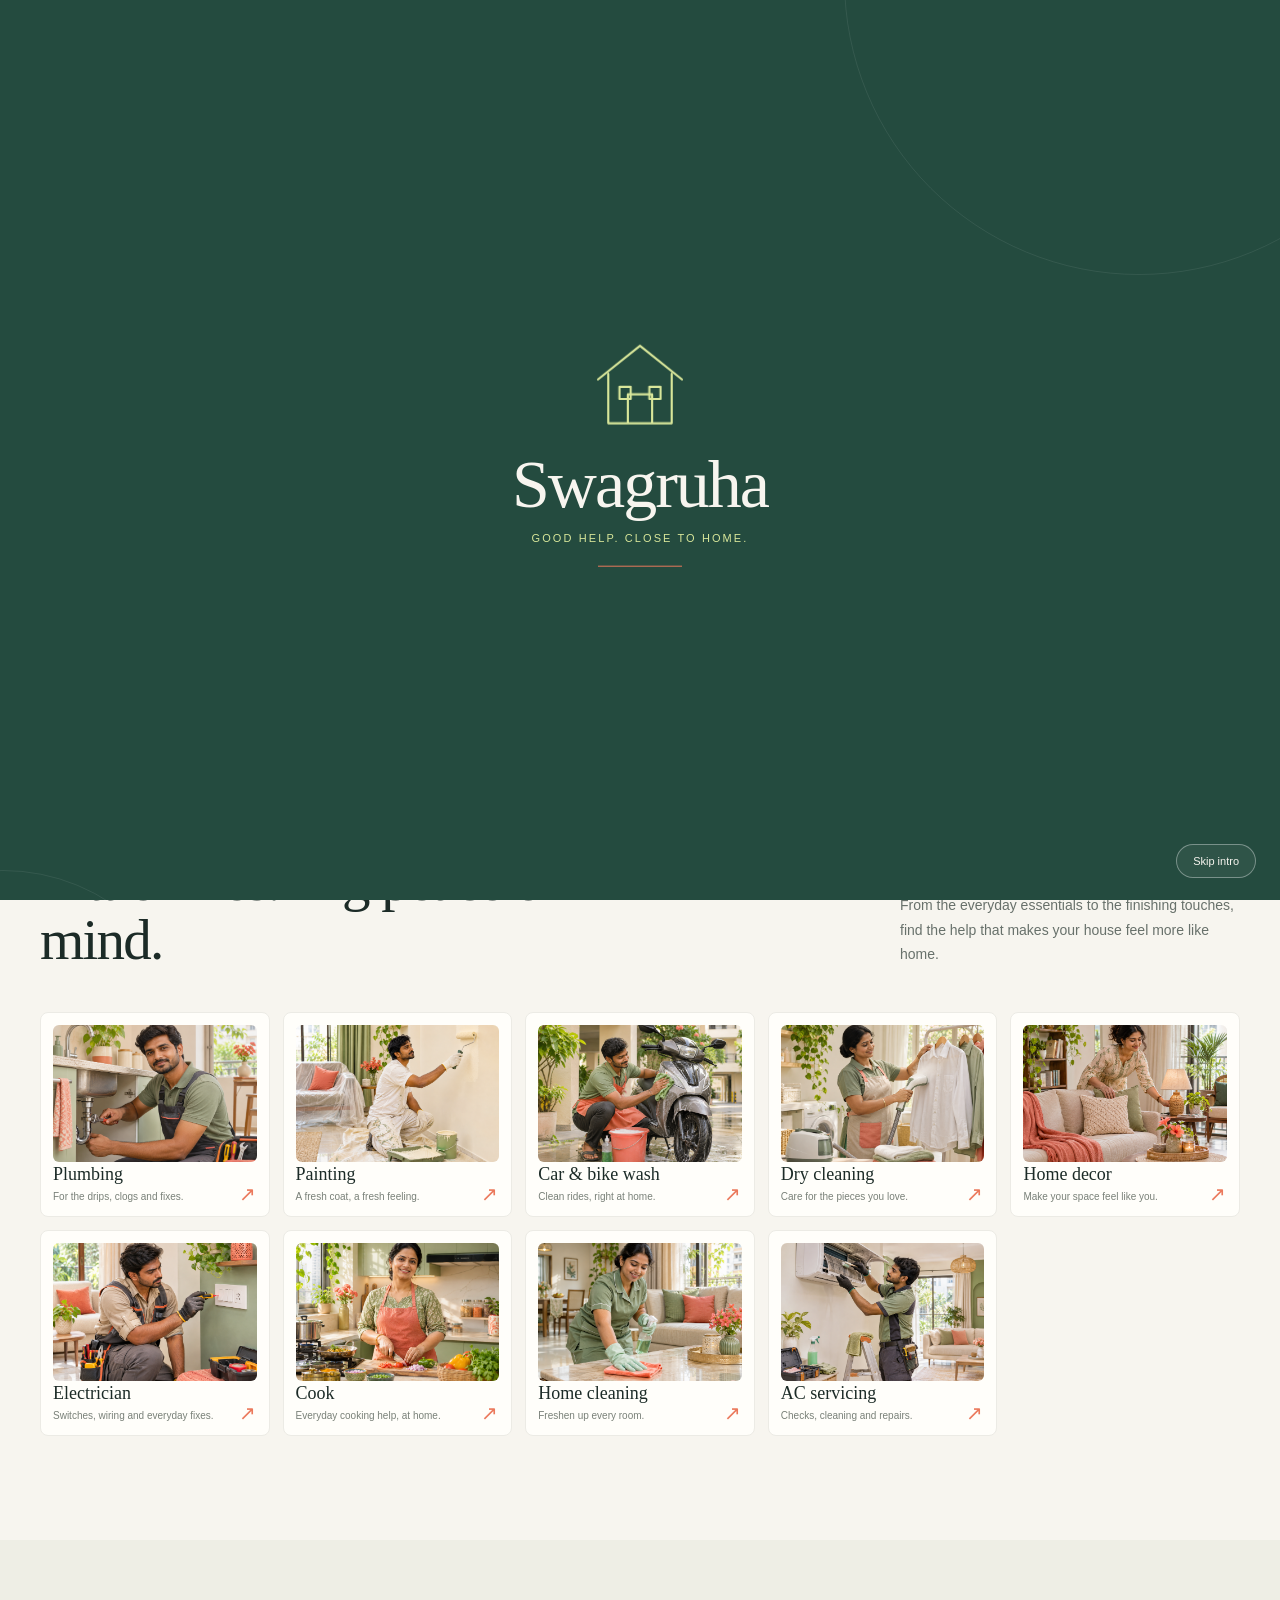
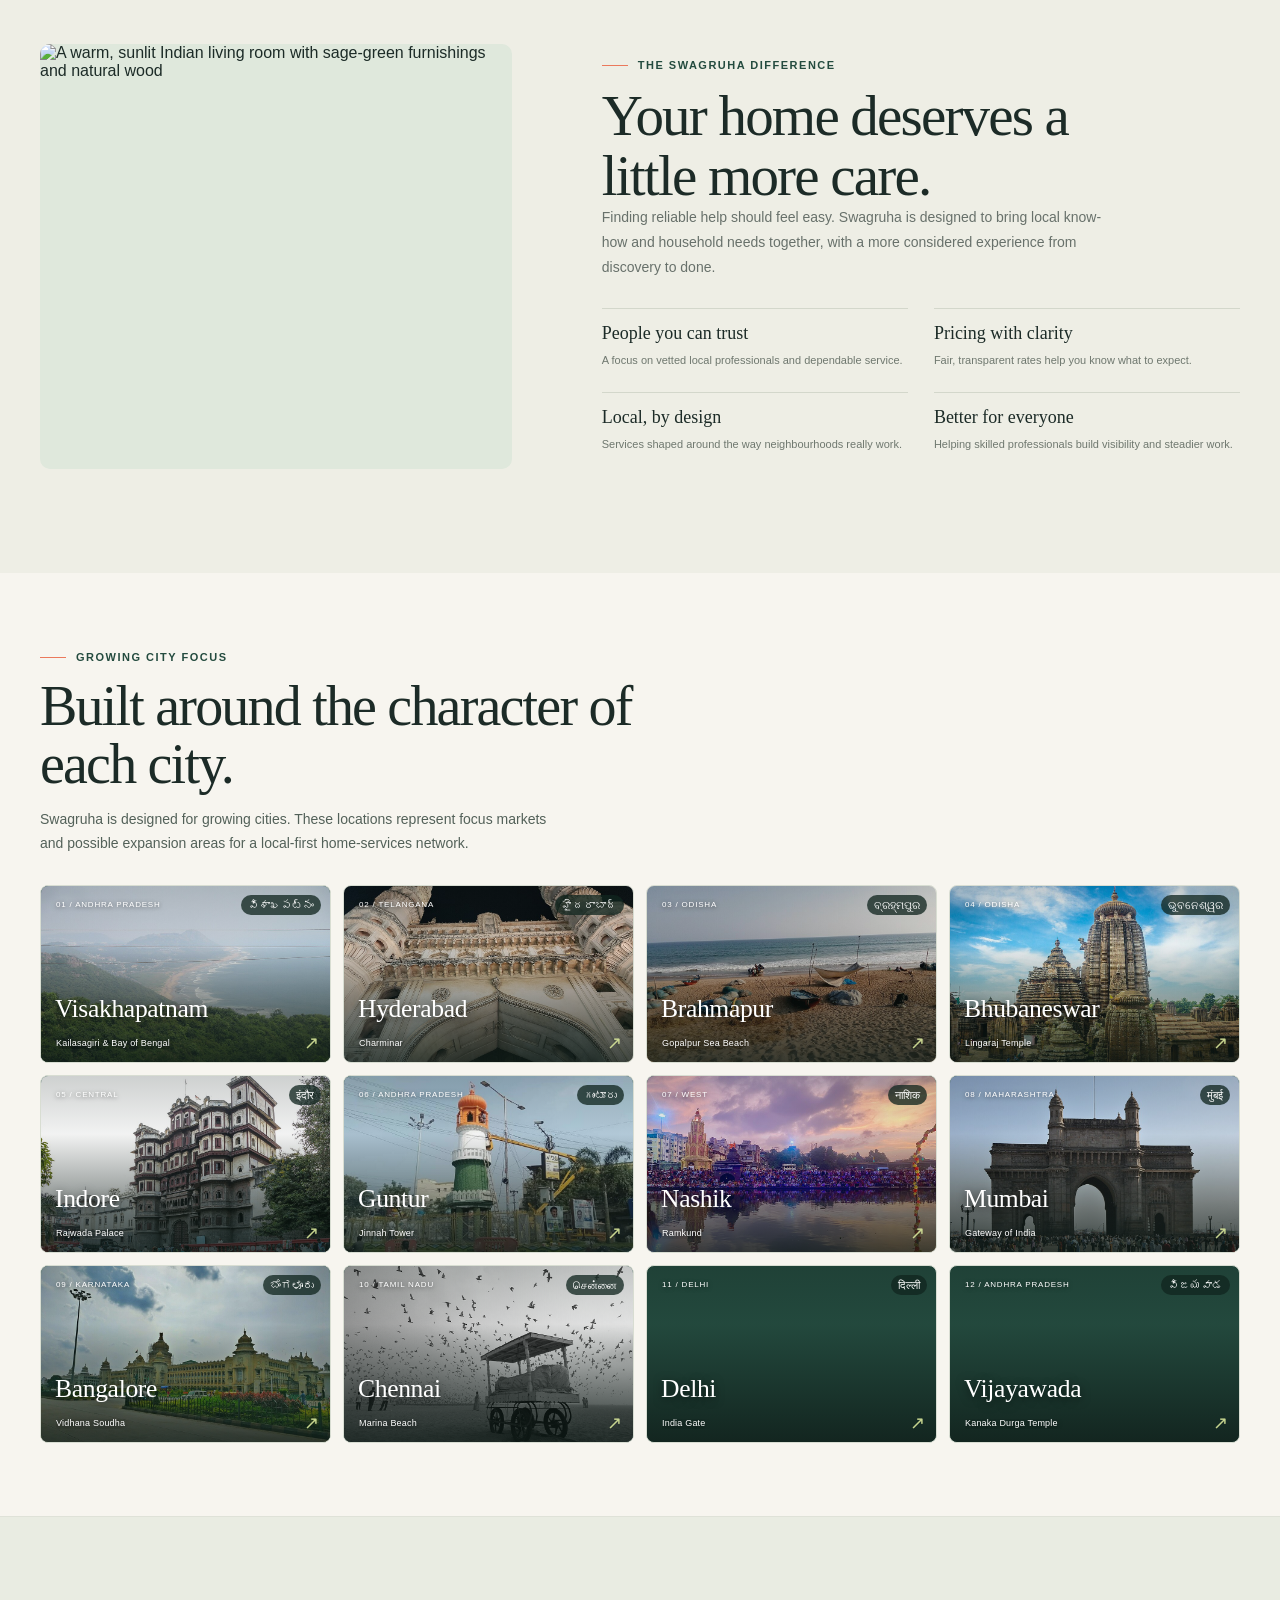
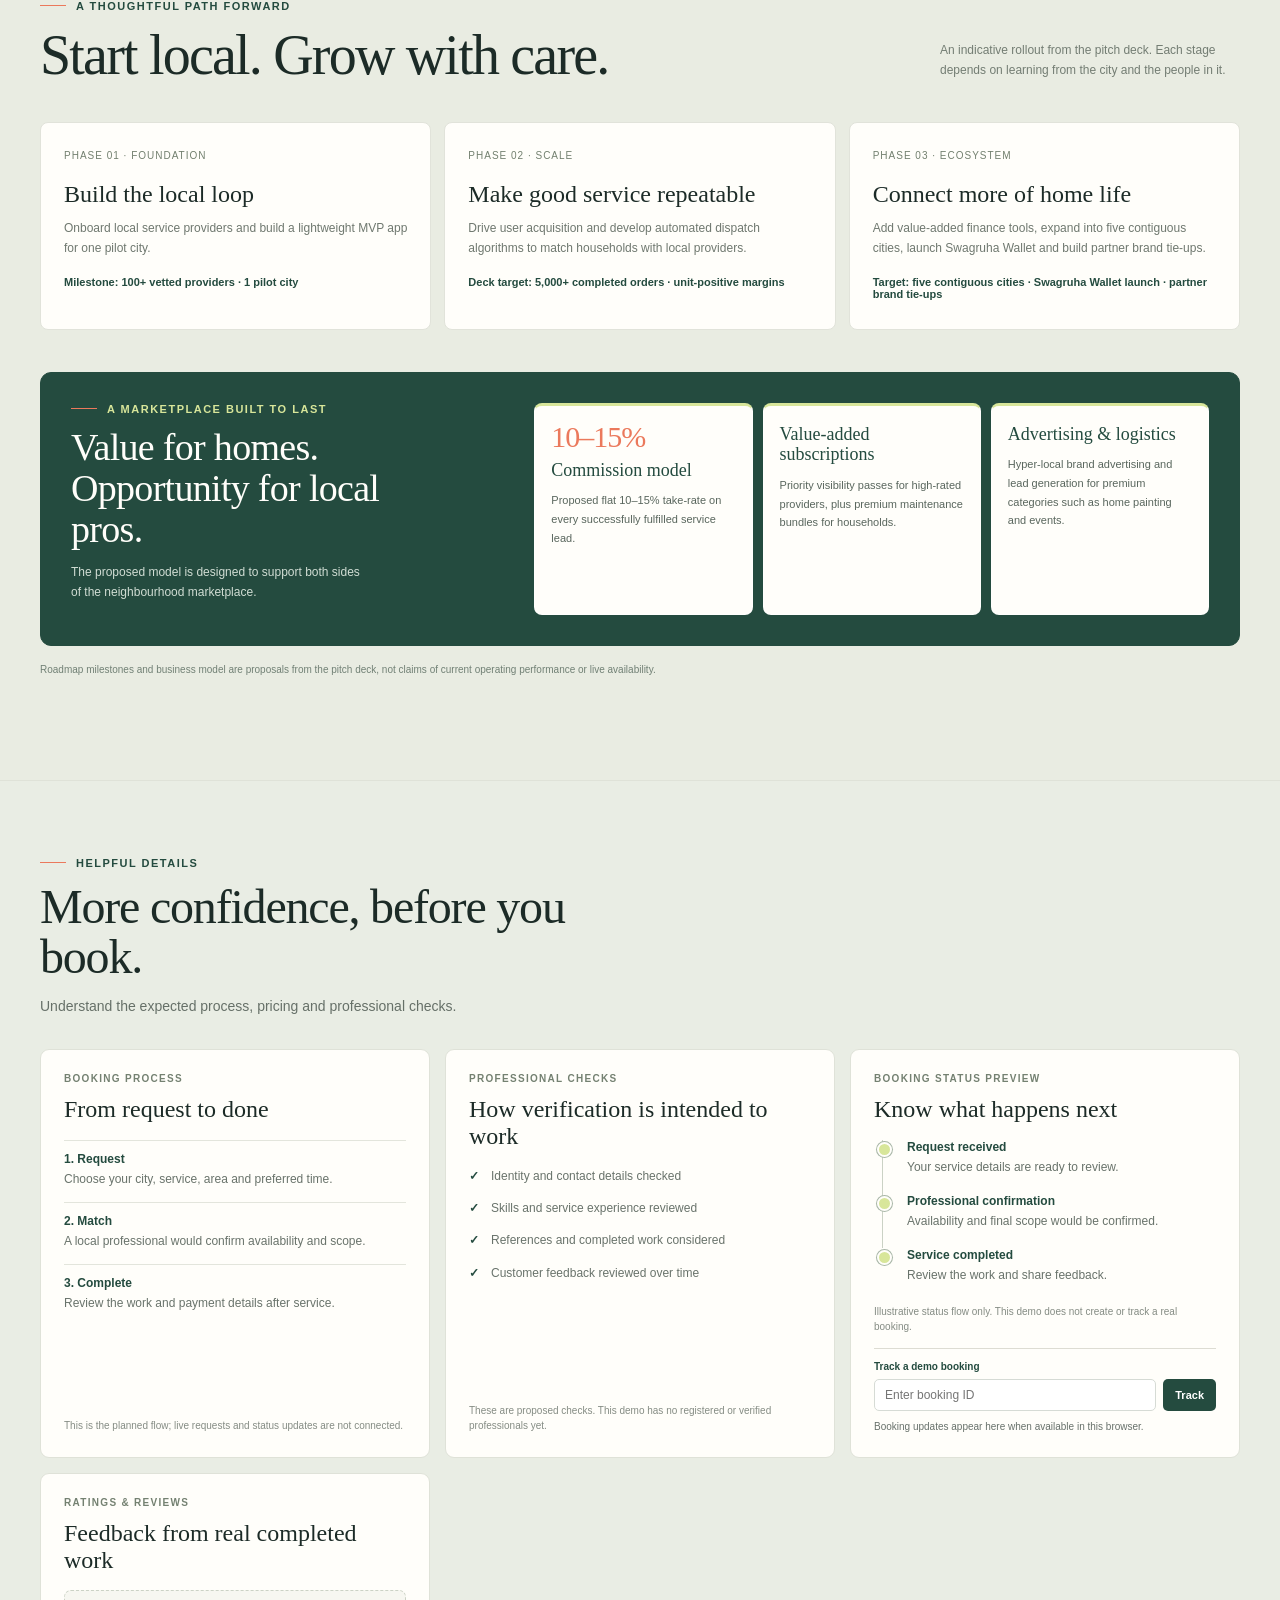
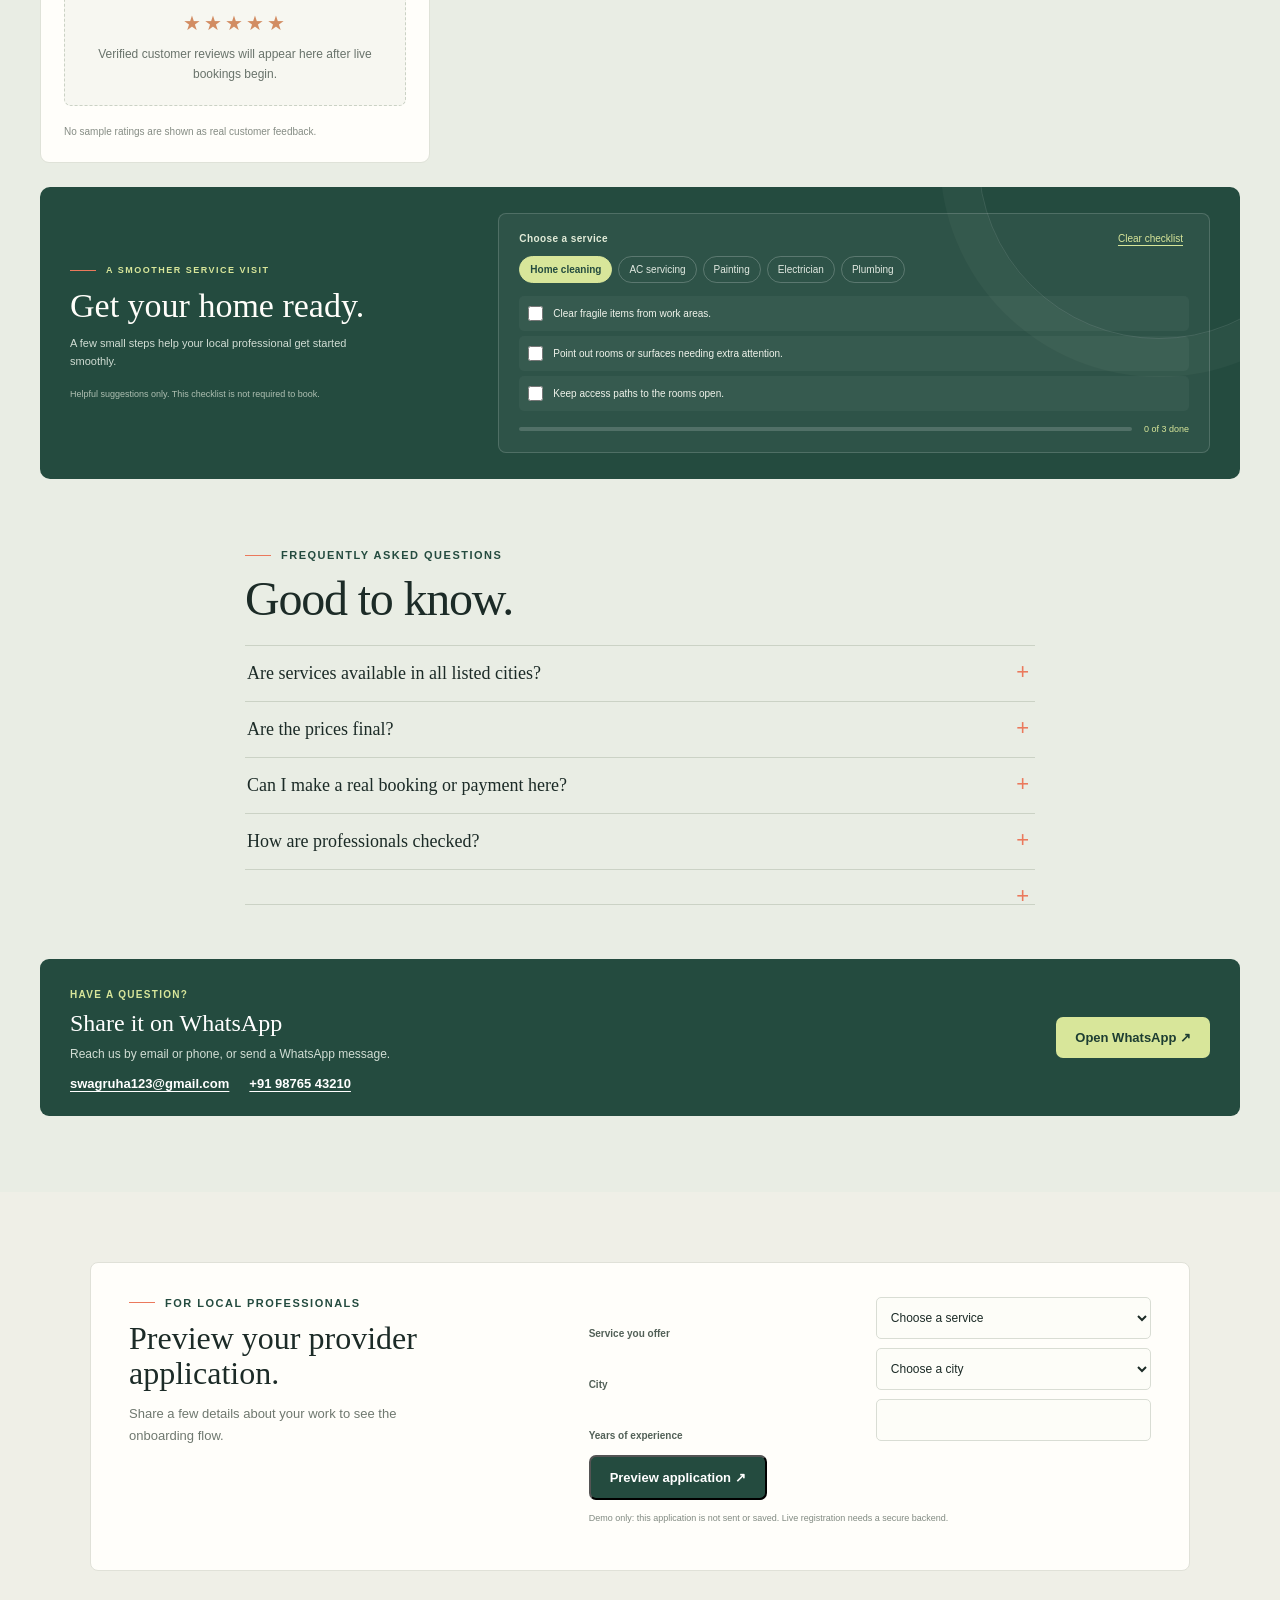
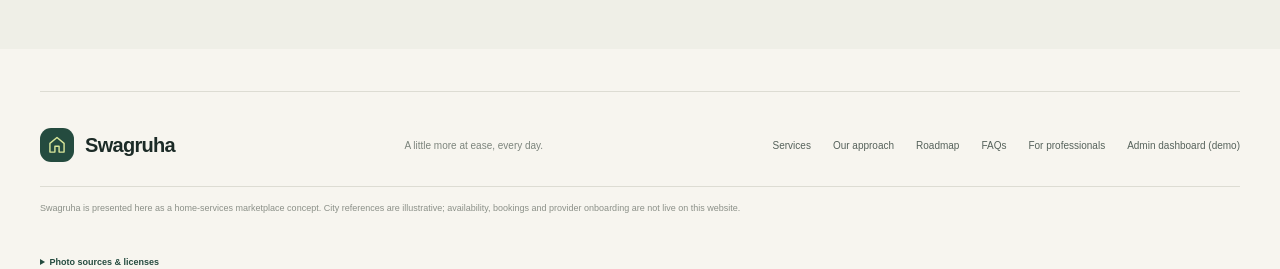
==== commit b45dc331: "Add files via upload" ====
--- a/index.html
+++ b/index.html
@@ -6,8 +6,8 @@
 <meta name="theme-color" content="#f7f5ef">
 <meta name="description" content="Swagruha brings everyday home services and trusted local professionals together for India's next-generation cities.">
 <title>Swagruha — Good help. Close to home.</title>
-<link rel="stylesheet" href="styles.css?v=22">
-<script src="script.js?v=26" defer></script>
+<link rel="stylesheet" href="styles.css?v=27">
+<script src="script.js?v=28" defer></script>
 
 </head>
 <body>
@@ -41,14 +41,14 @@
 <article class="service" role="button" tabindex="0" aria-haspopup="dialog" data-service="home_cleaning"><div><img class="service-photo" src="assets/services/home-cleaning.png" onerror="this.onerror=null;this.src='home-cleaning.png'" alt="A home cleaner wiping a living room table" loading="lazy" decoding="async"><span class="icon"><svg viewBox="0 0 24 24" fill="none"><path d="m5 19 9-9m-7 11 2-2M14 3v3m-8 2H3m16 0h-3m-2 8 2 2m-4-4 1-1" stroke="currentColor" stroke-width="1.6" stroke-linecap="round" stroke-linejoin="round"/><path d="m14 3 2 2-7 7-2-2 7-7Z" stroke="currentColor" stroke-width="1.6" stroke-linejoin="round"/></svg></span><h3>Home cleaning</h3><p>Freshen up every room.</p></div><span class="arrow" aria-hidden="true">↗</span></article>
 <article class="service" role="button" tabindex="0" aria-haspopup="dialog" data-service="ac_servicing"><div><img class="service-photo" src="assets/services/ac-servicing.png" onerror="this.onerror=null;this.src='ac-servicing.png'" alt="An AC technician cleaning a wall unit" loading="lazy" decoding="async"><span class="icon"><svg viewBox="0 0 24 24" fill="none"><path d="M12 3v18m-7.8-13.5 15.6 9m0-9-15.6 9M8 5l4 2 4-2m-8 14 4-2 4 2m5-9-4 2 4 2M3 9l4 2-4 2" stroke="currentColor" stroke-width="1.4" stroke-linecap="round" stroke-linejoin="round"/></svg></span><h3>AC servicing</h3><p>Checks, cleaning and repairs.</p></div><span class="arrow" aria-hidden="true">↗</span></article></div></section>
 
-<section class="split" id="why"><div class="wrap section story"><div class="story-visual" aria-label="Illustration of a neighbourhood home"><span class="sun"></span><span class="visual-tag">Good things grow locally</span><span class="arch"></span><svg class="line-house" viewBox="0 0 180 140" fill="none" aria-hidden="true"><path d="m16 68 74-52 74 52v62H16V68Z" fill="#F7F5EF" stroke="#244B3F" stroke-width="5" stroke-linejoin="round"/><path d="M65 95a25 25 0 0 1 50 0v35H65V95Z" fill="#EBA37D" stroke="#244B3F" stroke-width="4"/><path d="M33 72h33v32H33zM114 72h33v32h-33z" fill="#D8E69A" stroke="#244B3F" stroke-width="4"/><path d="M47 72v32m-14-16h33m64-16v32m-16-16h33" stroke="#244B3F" stroke-width="3"/><path d="M6 131h168" stroke="#244B3F" stroke-width="4" stroke-linecap="round"/></svg></div>
+<section class="split" id="why"><div class="wrap section story"><div class="story-visual"><img class="story-photo" src="assets/story/swagraha-home-interior.png" alt="A warm, sunlit Indian living room with sage-green furnishings and natural wood" loading="lazy" decoding="async"></div>
 <div class="story-copy"><div class="eyebrow">The Swagruha difference</div><h2>Your home deserves a little more care.</h2><p>Finding reliable help should feel easy. Swagruha is designed to bring local know-how and household needs together, with a more considered experience from discovery to done.</p><div class="benefits"><div class="benefit"><b>People you can trust</b><span>A focus on vetted local professionals and dependable service.</span></div><div class="benefit"><b>Pricing with clarity</b><span>Fair, transparent rates help you know what to expect.</span></div><div class="benefit"><b>Local, by design</b><span>Services shaped around the way neighbourhoods really work.</span></div><div class="benefit"><b>Better for everyone</b><span>Helping skilled professionals build visibility and steadier work.</span></div></div></div></div></section>
 <section class="wrap cities" id="cities"><div class="cities-intro"><div class="eyebrow">Growing city focus</div><h2>Built around the character of each city.</h2><p>Swagruha is designed for growing cities. These locations represent focus markets and possible expansion areas for a local-first home-services network.</p></div><div class="city-grid"><article class="city-card" role="button" tabindex="0" aria-pressed="false" aria-label="Choose Visakhapatnam" data-city="Visakhapatnam"><img class="city-photo" src="assets/cities/visakhapatnam.jpg" onerror="this.onerror=null;this.src='visakhapatnam.jpg'" alt="Kailasagiri hill and Bay of Bengal, Visakhapatnam" loading="lazy" decoding="async"><span class="city-index">01 / ANDHRA PRADESH</span><span class="city-name">Visakhapatnam</span><span class="city-landmark" data-landmark="visakhapatnam">Kailasagiri &amp; Bay of Bengal</span><span class="city-mark">విశాఖపట్నం</span><span class="city-line"></span></article><article class="city-card" role="button" tabindex="0" aria-label="Choose Hyderabad" data-city="Hyderabad"><img class="city-photo" src="assets/cities/hyderabad.jpg" onerror="this.onerror=null;this.src='hyderabad.jpg'" alt="Charminar in Hyderabad" loading="lazy" decoding="async"><span class="city-index">02 / TELANGANA</span><span class="city-name">Hyderabad</span><span class="city-landmark" data-landmark="hyderabad">Charminar</span><span class="city-mark">హైదరాబాద్</span><span class="city-line"></span></article><article class="city-card" role="button" tabindex="0" aria-label="Choose Brahmapur" data-city="Brahmapur"><img class="city-photo" src="assets/cities/brahmapur.jpg" onerror="this.onerror=null;this.src='brahmapur.jpg'" alt="Gopalpur Sea Beach near Brahmapur" loading="lazy" decoding="async"><span class="city-index">03 / ODISHA</span><span class="city-name">Brahmapur</span><span class="city-landmark" data-landmark="brahmapur">Gopalpur Sea Beach</span><span class="city-mark">ବ୍ରହ୍ମପୁର</span><span class="city-line"></span></article><article class="city-card" role="button" tabindex="0" aria-label="Choose Bhubaneswar" data-city="Bhubaneswar"><img class="city-photo" src="assets/cities/bhubaneswar.jpg" onerror="this.onerror=null;this.src='bhubaneswar.jpg'" alt="Lingaraj Temple in Bhubaneswar" loading="lazy" decoding="async"><span class="city-index">04 / ODISHA</span><span class="city-name">Bhubaneswar</span><span class="city-landmark" data-landmark="bhubaneswar">Lingaraj Temple</span><span class="city-mark">ଭୁବନେଶ୍ୱର</span><span class="city-line"></span></article><article class="city-card" role="button" tabindex="0" aria-label="Choose Indore" data-city="Indore"><img class="city-photo" src="assets/cities/indore.jpg" onerror="this.onerror=null;this.src='indore.jpg'" alt="Rajwada Palace in Indore" loading="lazy" decoding="async"><span class="city-index">05 / CENTRAL</span><span class="city-name">Indore</span><span class="city-landmark" data-landmark="indore">Rajwada Palace</span><span class="city-mark">इंदौर</span><span class="city-line"></span></article><article class="city-card" role="button" tabindex="0" aria-label="Choose Guntur" data-city="Guntur"><img class="city-photo" src="assets/cities/guntur.jpg" onerror="this.onerror=null;this.src='guntur.jpg'" alt="Jinnah Tower in Guntur" loading="lazy" decoding="async"><span class="city-index">06 / ANDHRA PRADESH</span><span class="city-name">Guntur</span><span class="city-landmark" data-landmark="guntur">Jinnah Tower</span><span class="city-mark">గుంటూరు</span><span class="city-line"></span></article><article class="city-card" role="button" tabindex="0" aria-label="Choose Nashik" data-city="Nashik"><img class="city-photo" src="assets/cities/nashik.jpg" onerror="this.onerror=null;this.src='nashik.jpg'" alt="Ramkund on the Godavari River in Nashik" loading="lazy" decoding="async"><span class="city-index">07 / WEST</span><span class="city-name">Nashik</span><span class="city-landmark" data-landmark="nashik">Ramkund</span><span class="city-mark">नाशिक</span><span class="city-line"></span></article><article class="city-card" role="button" tabindex="0" aria-label="Choose Mumbai" data-city="Mumbai"><img class="city-photo" src="assets/cities/mumbai.jpg" onerror="this.onerror=null;this.src='mumbai.jpg'" alt="Gateway of India in Mumbai" loading="lazy" decoding="async"><span class="city-index">08 / MAHARASHTRA</span><span class="city-name">Mumbai</span><span class="city-landmark" data-landmark="mumbai">Gateway of India</span><span class="city-mark">मुंबई</span><span class="city-line"></span></article><article class="city-card" role="button" tabindex="0" aria-label="Choose Bangalore" data-city="Bangalore"><img class="city-photo" src="assets/cities/bangalore.jpg" onerror="this.onerror=null;this.src='bangalore.jpg'" alt="Vidhana Soudha in Bangalore" loading="lazy" decoding="async"><span class="city-index">09 / KARNATAKA</span><span class="city-name">Bangalore</span><span class="city-landmark" data-landmark="bangalore">Vidhana Soudha</span><span class="city-mark">ಬೆಂಗಳೂರು</span><span class="city-line"></span></article><article class="city-card" role="button" tabindex="0" aria-label="Choose Chennai" data-city="Chennai"><img class="city-photo" src="assets/cities/chennai.jpg" onerror="this.onerror=null;this.src='chennai.jpg'" alt="Marina Beach in Chennai" loading="lazy" decoding="async"><span class="city-index">10 / TAMIL NADU</span><span class="city-name">Chennai</span><span class="city-landmark" data-landmark="chennai">Marina Beach</span><span class="city-mark">சென்னை</span><span class="city-line"></span></article><article class="city-card" role="button" tabindex="0" aria-label="Choose Delhi" data-city="Delhi"><img class="city-photo" src="assets/cities/delhi.jpg" onerror="this.onerror=null;this.src='delhi.jpg'" alt="India Gate in Delhi" loading="lazy" decoding="async"><span class="city-index">11 / DELHI</span><span class="city-name">Delhi</span><span class="city-landmark" data-landmark="delhi">India Gate</span><span class="city-mark">दिल्ली</span><span class="city-line"></span></article><article class="city-card" role="button" tabindex="0" aria-label="Choose Vijayawada" data-city="Vijayawada"><img class="city-photo" src="assets/cities/vijayawada.jpg" onerror="this.onerror=null;this.src='vijayawada.jpg'" alt="Kanaka Durga Temple in Vijayawada" loading="lazy" decoding="async"><span class="city-index">12 / ANDHRA PRADESH</span><span class="city-name">Vijayawada</span><span class="city-landmark" data-landmark="vijayawada">Kanaka Durga Temple</span><span class="city-mark">విజయవాడ</span><span class="city-line"></span></article></div></section>
 <section class="roadmap" id="roadmap"><div class="wrap"><div class="roadmap-head"><div><div class="eyebrow">A thoughtful path forward</div><h2>Start local. Grow with care.</h2></div><p>An indicative rollout from the pitch deck. Each stage depends on learning from the city and the people in it.</p></div><div class="roadmap-grid"><article class="roadmap-card"><span class="phase">Phase 01 · Foundation</span><h3>Build the local loop</h3><p>Onboard local service providers and build a lightweight MVP app for one pilot city.</p><span class="goal">Milestone: 100+ vetted providers · 1 pilot city</span></article><article class="roadmap-card"><span class="phase">Phase 02 · Scale</span><h3>Make good service repeatable</h3><p>Drive user acquisition and develop automated dispatch algorithms to match households with local providers.</p><span class="goal">Deck target: 5,000+ completed orders · unit-positive margins</span></article><article class="roadmap-card"><span class="phase">Phase 03 · Ecosystem</span><h3>Connect more of home life</h3><p>Add value-added finance tools, expand into five contiguous cities, launch Swagruha Wallet and build partner brand tie-ups.</p><span class="goal">Target: five contiguous cities · Swagruha Wallet launch · partner brand tie-ups</span></article></div><div class="model-row"><div><div class="eyebrow">A marketplace built to last</div><h3>Value for homes.<br>Opportunity for local pros.</h3><p>The proposed model is designed to support both sides of the neighbourhood marketplace.</p></div><div class="model-list"><div class="model-item"><b>Commission model</b><span>Proposed flat 10–15% take-rate on every successfully fulfilled service lead.</span></div><div class="model-item"><b>Value-added subscriptions</b><span>Priority visibility passes for high-rated providers, plus premium maintenance bundles for households.</span></div><div class="model-item"><b>Advertising & logistics</b><span>Hyper-local brand advertising and lead generation for premium categories such as home painting and events.</span></div></div></div><p class="roadmap-note">Roadmap milestones and business model are proposals from the pitch deck, not claims of current operating performance or live availability.</p></div></section>
-<section class="trust-details" id="trust-details"><div class="wrap"><div class="extras-heading"><div class="eyebrow">Helpful details</div><h2>More confidence, before you book.</h2><p>Understand the expected process, pricing and professional checks.</p></div><div class="trust-detail-grid"><article class="trust-detail-card" id="booking-flow"><span class="detail-kicker">Booking process</span><h3>From request to done</h3><ol class="booking-steps"><li><b>1. Request</b><span>Choose your city, service, area and preferred time.</span></li><li><b>2. Match</b><span>A local professional would confirm availability and scope.</span></li><li><b>3. Complete</b><span>Review the work and payment details after service.</span></li></ol><p class="detail-disclaimer">This is the planned flow; live requests and status updates are not connected.</p></article><article class="trust-detail-card" id="verification"><span class="detail-kicker">Professional checks</span><h3>How verification is intended to work</h3><ul class="check-list"><li>Identity and contact details checked</li><li>Skills and service experience reviewed</li><li>References and completed work considered</li><li>Customer feedback reviewed over time</li></ul><p class="detail-disclaimer">These are proposed checks. This demo has no registered or verified professionals yet.</p></article><article class="trust-detail-card" id="status-preview"><span class="detail-kicker">Booking status preview</span><h3>Know what happens next</h3><ol class="status-track"><li><b>Request received</b><span>Your service details are ready to review.</span></li><li><b>Professional confirmation</b><span>Availability and final scope would be confirmed.</span></li><li><b>Service completed</b><span>Review the work and share feedback.</span></li></ol><p class="detail-disclaimer">Illustrative status flow only. This demo does not create or track a real booking.</p></article><article class="trust-detail-card reviews-card" id="reviews"><span class="detail-kicker">Ratings &amp; reviews</span><h3>Feedback from real completed work</h3><div class="reviews-empty"><span class="review-stars" aria-hidden="true">★★★★★</span><p>Verified customer reviews will appear here after live bookings begin.</p></div><p class="detail-disclaimer">No sample ratings are shown as real customer feedback.</p></article></div><section class="visit-prep" id="visit-prep" aria-labelledby="visitPrepTitle"><div class="prep-intro"><div class="eyebrow" id="prepEyebrow">A smoother service visit</div><h3 id="visitPrepTitle">Get your home ready.</h3><p id="prepIntroText">A few small steps help your local professional get started smoothly.</p><p class="prep-note" id="prepNote">Helpful suggestions only. This checklist is not required to book.</p></div><div class="prep-widget"><div class="prep-widget-head"><span id="prepChooseLabel">Choose a service</span><button id="clearPrepChecklist" type="button">Clear checklist</button></div><div class="prep-service-tabs" role="tablist" aria-label="Choose a service to prepare for"><button type="button" role="tab" aria-selected="true" data-prep-service="home_cleaning">Home cleaning</button><button type="button" role="tab" aria-selected="false" data-prep-service="ac_servicing">AC servicing</button><button type="button" role="tab" aria-selected="false" data-prep-service="painting">Painting</button><button type="button" role="tab" aria-selected="false" data-prep-service="electrician">Electrician</button><button type="button" role="tab" aria-selected="false" data-prep-service="plumbing">Plumbing</button></div><ul class="prep-checklist" id="prepChecklist"></ul><div class="prep-progress"><span class="prep-progress-track"><span id="prepProgressBar"></span></span><span id="prepProgressLabel" aria-live="polite">0 of 3 done</span></div></div></section><div class="faq-wrap" id="faq"><div class="faq-heading"><div class="eyebrow">Frequently asked questions</div><h2>Good to know.</h2></div><details class="faq-item"><summary>Are services available in all listed cities?</summary><p>The cities show focus and possible expansion markets. Current service availability is not confirmed.</p></details><details class="faq-item"><summary>Are the prices final?</summary><p>No. Price ranges are illustrative estimates for this website preview. A real professional would confirm the scope and final quote.</p></details><details class="faq-item"><summary>Can I make a real booking or payment here?</summary><p>No. This is a front-end demo. Booking requests are not sent or saved, and no payment is processed.</p></details><details class="faq-item"><summary>How are professionals checked?</summary><p>The verification card describes the intended approach. Live onboarding and background checks are not active in this demo.</p></details></div><div class="contact-strip"><div><span class="detail-kicker">Have a question?</span><h3>Share it on WhatsApp</h3><p>Reach us by email or phone, or send a WhatsApp message.</p><div class="contact-details"><a href="mailto:swagruha123@gmail.com">swagruha123@gmail.com</a><a href="tel:+919876543210">+91 98765 43210</a></div></div><a class="button whatsapp-button" href="https://wa.me/919876543210?text=Hi%20Swagruha%2C%20I%20have%20a%20question%20about%20home%20services." target="_blank" rel="noopener noreferrer">Open WhatsApp ↗</a></div></div></section>
-<section class="wrap provider" id="providers"><div class="wrap provider-inner"><div><div class="eyebrow">For the hands that make a home</div><h2>Good work deserves to be seen.</h2><p>Are you a local home-service professional? Swagruha is being built to help skilled people reach more households, manage their work and grow their livelihood.</p></div><a class="button" href="#how-it-works">See how it works <span aria-hidden="true">↗</span></a></div><div class="wrap steps" id="how-it-works"><article class="step"><span class="num">01 / Discover</span><h3>Find your kind of help</h3><p>Explore the everyday services your household needs, all in one place.</p></article><article class="step"><span class="num">02 / Choose</span><h3>Know what to expect</h3><p>Compare local professionals and see clear service details and pricing.</p></article><article class="step"><span class="num">03 / Feel at home</span><h3>Get on with your day</h3><p>Book a service and let a local pro take care of the rest.</p></article></div></section><section class="provider-onboard" id="provider-application"><div class="provider-apply"><div><div class="eyebrow">For local professionals</div><h3>Preview your provider application.</h3><p>Share a few details about your work to see the onboarding flow.</p></div><form id="providerForm" class="provider-form"><label for="providerService">Service you offer</label><select id="providerService" required><option value="">Choose a service</option><option>Plumbing</option><option>Painting</option><option>Car &amp; bike wash</option><option>Dry cleaning</option><option>Home decor</option><option>Electrician</option><option>Cook</option><option>Home cleaning</option><option>AC servicing</option></select><label for="providerCity">City</label><select id="providerCity" required><option value="">Choose a city</option><option>Visakhapatnam</option><option>Hyderabad</option><option>Brahmapur</option><option>Bhubaneswar</option><option>Indore</option><option>Guntur</option><option>Nashik</option><option>Mumbai</option><option>Bangalore</option><option>Chennai</option><option>Delhi</option><option>Vijayawada</option></select><label for="providerExperience">Years of experience</label><input id="providerExperience" type="number" min="0" max="60" required><button class="button" type="submit">Preview application ↗</button><p class="provider-form-note">Demo only: this application is not sent or saved. Live registration needs a secure backend.</p><p id="providerFormStatus" class="form-status" role="status" aria-live="polite"></p></form></div></section>
+<section class="trust-details" id="trust-details"><div class="wrap"><div class="extras-heading"><div class="eyebrow">Helpful details</div><h2>More confidence, before you book.</h2><p>Understand the expected process, pricing and professional checks.</p></div><div class="trust-detail-grid"><article class="trust-detail-card" id="booking-flow"><span class="detail-kicker">Booking process</span><h3>From request to done</h3><ol class="booking-steps"><li><b>1. Request</b><span>Choose your city, service, area and preferred time.</span></li><li><b>2. Match</b><span>A local professional would confirm availability and scope.</span></li><li><b>3. Complete</b><span>Review the work and payment details after service.</span></li></ol><p class="detail-disclaimer">Demo requests can be looked up in this browser; there is no live server connection.</p></article><article class="trust-detail-card" id="verification"><span class="detail-kicker">Professional checks</span><h3>How verification is intended to work</h3><ul class="check-list"><li>Identity and contact details checked</li><li>Skills and service experience reviewed</li><li>References and completed work considered</li><li>Customer feedback reviewed over time</li></ul><p class="detail-disclaimer">These are proposed checks. This demo has no registered or verified professionals yet.</p></article><article class="trust-detail-card" id="status-preview"><span class="detail-kicker">Booking status preview</span><h3>Know what happens next</h3><ol class="status-track"><li><b>Request received</b><span>Your service details are ready to review.</span></li><li><b>Professional confirmation</b><span>Availability and final scope would be confirmed.</span></li><li><b>Service completed</b><span>Review the work and share feedback.</span></li></ol><p class="detail-disclaimer">Demo booking status is shown only in this browser; this is not live tracking.</p><form class="demo-track-form" id="demoTrackForm"><label for="trackBookingId">Track a demo booking</label><div><input id="trackBookingId" type="text" placeholder="Enter booking ID" autocomplete="off"><button type="submit">Track</button></div><p id="trackBookingResult" class="track-result" role="status" aria-live="polite">Booking updates appear here when available in this browser.</p></form></article><article class="trust-detail-card reviews-card" id="reviews"><span class="detail-kicker">Ratings &amp; reviews</span><h3>Feedback from real completed work</h3><div class="reviews-empty"><span class="review-stars" aria-hidden="true">★★★★★</span><p>Verified customer reviews will appear here after live bookings begin.</p></div><p class="detail-disclaimer">No sample ratings are shown as real customer feedback.</p></article></div><section class="visit-prep" id="visit-prep" aria-labelledby="visitPrepTitle"><div class="prep-intro"><div class="eyebrow" id="prepEyebrow">A smoother service visit</div><h3 id="visitPrepTitle">Get your home ready.</h3><p id="prepIntroText">A few small steps help your local professional get started smoothly.</p><p class="prep-note" id="prepNote">Helpful suggestions only. This checklist is not required to book.</p></div><div class="prep-widget"><div class="prep-widget-head"><span id="prepChooseLabel">Choose a service</span><button id="clearPrepChecklist" type="button">Clear checklist</button></div><div class="prep-service-tabs" role="tablist" aria-label="Choose a service to prepare for"><button type="button" role="tab" aria-selected="true" data-prep-service="home_cleaning">Home cleaning</button><button type="button" role="tab" aria-selected="false" data-prep-service="ac_servicing">AC servicing</button><button type="button" role="tab" aria-selected="false" data-prep-service="painting">Painting</button><button type="button" role="tab" aria-selected="false" data-prep-service="electrician">Electrician</button><button type="button" role="tab" aria-selected="false" data-prep-service="plumbing">Plumbing</button></div><ul class="prep-checklist" id="prepChecklist"></ul><div class="prep-progress"><span class="prep-progress-track"><span id="prepProgressBar"></span></span><span id="prepProgressLabel" aria-live="polite">0 of 3 done</span></div></div></section><div class="faq-wrap" id="faq"><div class="faq-heading"><div class="eyebrow">Frequently asked questions</div><h2>Good to know.</h2></div><details class="faq-item"><summary>Are services available in all listed cities?</summary><p>The cities show focus and possible expansion markets. Current service availability is not confirmed.</p></details><details class="faq-item"><summary>Are the prices final?</summary><p>No. Price ranges are illustrative estimates for this website preview. A real professional would confirm the scope and final quote.</p></details><details class="faq-item"><summary>Can I make a real booking or payment here?</summary><p>No. This is a front-end demo. Booking requests are not sent or saved, and no payment is processed.</p></details><details class="faq-item"><summary>How are professionals checked?</summary><p>The verification card describes the intended approach. Live onboarding and background checks are not active in this demo.</p></details><details class="faq-item"><summary>Can I cancel or reschedule a booking?</summary><p>This website is a demo and does not send real bookings. A live service should show cancellation and rescheduling terms before confirmation.</p></details></div><div class="contact-strip"><div><span class="detail-kicker">Have a question?</span><h3>Share it on WhatsApp</h3><p>Reach us by email or phone, or send a WhatsApp message.</p><div class="contact-details"><a href="mailto:swagruha123@gmail.com">swagruha123@gmail.com</a><a href="tel:+919876543210">+91 98765 43210</a></div></div><a class="button whatsapp-button" href="https://wa.me/919876543210?text=Hi%20Swagruha%2C%20I%20have%20a%20question%20about%20home%20services." target="_blank" rel="noopener noreferrer">Open WhatsApp ↗</a></div></div></section>
+<section class="provider-onboard" id="provider-application"><div class="provider-apply"><div><div class="eyebrow">For local professionals</div><h3>Preview your provider application.</h3><p>Share a few details about your work to see the onboarding flow.</p></div><form id="providerForm" class="provider-form"><label for="providerService">Service you offer</label><select id="providerService" required><option value="">Choose a service</option><option>Plumbing</option><option>Painting</option><option>Car &amp; bike wash</option><option>Dry cleaning</option><option>Home decor</option><option>Electrician</option><option>Cook</option><option>Home cleaning</option><option>AC servicing</option></select><label for="providerCity">City</label><select id="providerCity" required><option value="">Choose a city</option><option>Visakhapatnam</option><option>Hyderabad</option><option>Brahmapur</option><option>Bhubaneswar</option><option>Indore</option><option>Guntur</option><option>Nashik</option><option>Mumbai</option><option>Bangalore</option><option>Chennai</option><option>Delhi</option><option>Vijayawada</option></select><label for="providerExperience">Years of experience</label><input id="providerExperience" type="number" min="0" max="60" required><button class="button" type="submit">Preview application ↗</button><p class="provider-form-note">Demo only: this application is not sent or saved. Live registration needs a secure backend.</p><p id="providerFormStatus" class="form-status" role="status" aria-live="polite"></p></form></div></section>
 </main>
-<footer class="wrap"><div class="footer"><a class="brand" href="#home"><span class="brand-mark"><svg viewBox="0 0 24 24" fill="none" aria-hidden="true"><path d="m3.5 10 8.5-7 8.5 7v10.5h-6v-7h-5v7h-6V10Z" stroke="currentColor" stroke-width="1.7" stroke-linejoin="round"/></svg></span>Swagruha</a><span class="footer-note">A little more at ease, every day.</span><nav class="footer-links" aria-label="Footer navigation"><a href="#services">Services</a><a href="#why">Our approach</a><a href="#roadmap">Roadmap</a><a href="#faq">FAQs</a><a href="#providers">For professionals</a><a href="dashboard.html">Admin dashboard (demo)</a></nav></div><div class="disclaimer">Swagruha is presented here as a home-services marketplace concept. City references are illustrative; availability, bookings and provider onboarding are not live on this website.</div><details class="landmark-credits"><summary>Photo sources &amp; licenses</summary><p class="landmark-license-note">Photos are cropped to fit. Licenses: <a href="https://creativecommons.org/licenses/by-sa/4.0/" target="_blank" rel="noopener">CC BY-SA 4.0</a> or <a href="https://creativecommons.org/licenses/by-sa/3.0/" target="_blank" rel="noopener">CC BY-SA 3.0</a>. Creator credits are linked below.</p><ul><li><a href="https://commons.wikimedia.org/wiki/File:The_sea_seen_from_Kailasagiri_hill,_Visakhapatnam.jpg" target="_blank" rel="noopener">Visakhapatnam — Billjones94 · Wikimedia Commons · CC BY-SA 4.0</a></li><li><a href="https://commons.wikimedia.org/wiki/File:Charminar_in_Hyderabad,_India.jpg" target="_blank" rel="noopener">Hyderabad — Radhika41 · Wikimedia Commons · CC BY-SA 4.0</a></li><li><a href="https://commons.wikimedia.org/wiki/File:Gopalpur_Sea_Beach,_Odisha.jpg" target="_blank" rel="noopener">Brahmapur — Buddy.forever.985 · Wikimedia Commons · CC BY-SA 4.0</a></li><li><a href="https://commons.wikimedia.org/wiki/File:Lingaraj_temple_Bhubaneswar.jpg" target="_blank" rel="noopener">Bhubaneswar — Pattnaik.chandan · Wikimedia Commons · CC BY-SA 4.0</a></li><li><a href="https://commons.wikimedia.org/wiki/File:Rajwada_Palace,_Indore.jpg" target="_blank" rel="noopener">Indore — Bernard Gagnon · Wikimedia Commons · CC BY-SA 3.0</a></li><li><a href="https://commons.wikimedia.org/wiki/File:Jinnah_tower_guntur.jpg" target="_blank" rel="noopener">Guntur — Donddyster · Wikimedia Commons · CC BY-SA 4.0</a></li><li><a href="https://commons.wikimedia.org/wiki/File:Ramkund_Nashik.jpg" target="_blank" rel="noopener">Nashik — Anup Moray · Wikimedia Commons · CC BY-SA 4.0</a></li><li><a href="https://commons.wikimedia.org/wiki/File:Gateway_Of_India.jpg" target="_blank" rel="noopener">Mumbai — Joe Ravi · Wikimedia Commons · CC BY-SA 3.0</a></li><li><a href="https://commons.wikimedia.org/wiki/File:Vidhansoudha.jpg" target="_blank" rel="noopener">Bangalore — Harish.halebeed · Wikimedia Commons · CC BY-SA 4.0</a></li><li><a href="https://commons.wikimedia.org/wiki/File:Marina_Beach_in_Chennai.jpg" target="_blank" rel="noopener">Chennai — Dey.sandip · Wikimedia Commons · CC BY-SA 4.0</a></li><li><a href="https://commons.wikimedia.org/wiki/File:INDIA_GATE_IN_DELHI.jpg" target="_blank" rel="noopener">Delhi — Rohan Thangaraj · Wikimedia Commons · CC BY-SA 4.0</a></li><li><a href="https://commons.wikimedia.org/wiki/File:Kanaka_Durga_Gopuram,_Vijayawada.jpg" target="_blank" rel="noopener">Vijayawada — Saishna96 · Wikimedia Commons · CC BY-SA 4.0</a></li></ul></details></footer>
+<footer class="wrap"><div class="footer"><a class="brand" href="#home"><span class="brand-mark"><svg viewBox="0 0 24 24" fill="none" aria-hidden="true"><path d="m3.5 10 8.5-7 8.5 7v10.5h-6v-7h-5v7h-6V10Z" stroke="currentColor" stroke-width="1.7" stroke-linejoin="round"/></svg></span>Swagruha</a><span class="footer-note">A little more at ease, every day.</span><nav class="footer-links" aria-label="Footer navigation"><a href="#services">Services</a><a href="#why">Our approach</a><a href="#roadmap">Roadmap</a><a href="#faq">FAQs</a><a href="#provider-application">For professionals</a><a href="dashboard.html">Admin dashboard (demo)</a></nav></div><div class="disclaimer">Swagruha is presented here as a home-services marketplace concept. City references are illustrative; availability, bookings and provider onboarding are not live on this website.</div><details class="landmark-credits"><summary>Photo sources &amp; licenses</summary><p class="landmark-license-note">Photos are cropped to fit. Licenses: <a href="https://creativecommons.org/licenses/by-sa/4.0/" target="_blank" rel="noopener">CC BY-SA 4.0</a> or <a href="https://creativecommons.org/licenses/by-sa/3.0/" target="_blank" rel="noopener">CC BY-SA 3.0</a>. Creator credits are linked below.</p><ul><li><a href="https://commons.wikimedia.org/wiki/File:The_sea_seen_from_Kailasagiri_hill,_Visakhapatnam.jpg" target="_blank" rel="noopener">Visakhapatnam — Billjones94 · Wikimedia Commons · CC BY-SA 4.0</a></li><li><a href="https://commons.wikimedia.org/wiki/File:Charminar_in_Hyderabad,_India.jpg" target="_blank" rel="noopener">Hyderabad — Radhika41 · Wikimedia Commons · CC BY-SA 4.0</a></li><li><a href="https://commons.wikimedia.org/wiki/File:Gopalpur_Sea_Beach,_Odisha.jpg" target="_blank" rel="noopener">Brahmapur — Buddy.forever.985 · Wikimedia Commons · CC BY-SA 4.0</a></li><li><a href="https://commons.wikimedia.org/wiki/File:Lingaraj_temple_Bhubaneswar.jpg" target="_blank" rel="noopener">Bhubaneswar — Pattnaik.chandan · Wikimedia Commons · CC BY-SA 4.0</a></li><li><a href="https://commons.wikimedia.org/wiki/File:Rajwada_Palace,_Indore.jpg" target="_blank" rel="noopener">Indore — Bernard Gagnon · Wikimedia Commons · CC BY-SA 3.0</a></li><li><a href="https://commons.wikimedia.org/wiki/File:Jinnah_tower_guntur.jpg" target="_blank" rel="noopener">Guntur — Donddyster · Wikimedia Commons · CC BY-SA 4.0</a></li><li><a href="https://commons.wikimedia.org/wiki/File:Ramkund_Nashik.jpg" target="_blank" rel="noopener">Nashik — Anup Moray · Wikimedia Commons · CC BY-SA 4.0</a></li><li><a href="https://commons.wikimedia.org/wiki/File:Gateway_Of_India.jpg" target="_blank" rel="noopener">Mumbai — Joe Ravi · Wikimedia Commons · CC BY-SA 3.0</a></li><li><a href="https://commons.wikimedia.org/wiki/File:Vidhansoudha.jpg" target="_blank" rel="noopener">Bangalore — Harish.halebeed · Wikimedia Commons · CC BY-SA 4.0</a></li><li><a href="https://commons.wikimedia.org/wiki/File:Marina_Beach_in_Chennai.jpg" target="_blank" rel="noopener">Chennai — Dey.sandip · Wikimedia Commons · CC BY-SA 4.0</a></li><li><a href="https://commons.wikimedia.org/wiki/File:INDIA_GATE_IN_DELHI.jpg" target="_blank" rel="noopener">Delhi — Rohan Thangaraj · Wikimedia Commons · CC BY-SA 4.0</a></li><li><a href="https://commons.wikimedia.org/wiki/File:Kanaka_Durga_Gopuram,_Vijayawada.jpg" target="_blank" rel="noopener">Vijayawada — Saishna96 · Wikimedia Commons · CC BY-SA 4.0</a></li></ul></details></footer>
 
 
 
@@ -56,7 +56,7 @@
 <dialog class="city-picker-dialog" id="cityPickerDialog" aria-labelledby="cityPickerTitle"><button type="button" class="dialog-close" aria-label="Close city picker">×</button><div class="eyebrow">Find your neighbourhood</div><h2 id="cityPickerTitle">Choose your city</h2><p>Select a city to start a booking preview. Availability is not confirmed yet.</p><div class="city-picker-grid" id="cityPickerGrid"></div></dialog>
 <dialog class="account-dialog" id="accountDialog" aria-labelledby="accountDialogTitle"><button type="button" class="dialog-close" aria-label="Close account dialog">×</button><div class="eyebrow">Your Swagruha account</div><h2 id="accountDialogTitle">Create an account</h2><div class="account-tabs" role="tablist" aria-label="Account action"><button type="button" role="tab" aria-selected="true" data-account-tab="signup">Sign up</button><button type="button" role="tab" aria-selected="false" data-account-tab="login">Log in</button></div><p class="account-demo-note">Preview only: account registration and login are not connected yet. Please do not enter a real password.</p><form id="signupForm" class="account-form" data-account-form="signup"><label for="signupName">Full name</label><input id="signupName" name="name" type="text" autocomplete="name" required><label for="signupEmail">Email address</label><input id="signupEmail" name="email" type="email" autocomplete="email" required><label for="signupPhone">Phone number</label><input id="signupPhone" name="phone" type="tel" autocomplete="tel" inputmode="tel" pattern="(?:\+91)?[6-9][0-9]{9}" required><button class="button" type="submit">Create account</button></form><form id="loginForm" class="account-form" data-account-form="login" hidden><label for="loginEmail">Email address</label><input id="loginEmail" name="email" type="email" autocomplete="email" required><label for="loginPassword">Password</label><input id="loginPassword" name="password" type="password" autocomplete="current-password" required><button class="button" type="submit">Log in</button></form><p class="account-status" id="accountStatus" role="status" aria-live="polite"></p></dialog>
 
-<dialog class="workflow-dialog booking-request-dialog" id="bookingRequestDialog" aria-labelledby="bookingFormTitle"><button type="button" class="dialog-close" aria-label="Close dialog">×</button><div class="eyebrow">Book a home service</div><h2 id="bookingFormTitle">Tell us what you need.</h2><p class="booking-dialog-copy">Choose your area, contact details and the work you need.</p><form class="booking-form" id="bookingForm"><h3>Booking details</h3><div class="booking-field"><label for="bookingCity">City</label><select id="bookingCity" name="city" required><option value="">Choose a city</option><option>Visakhapatnam</option><option>Hyderabad</option><option>Brahmapur</option><option>Bhubaneswar</option><option>Indore</option><option>Guntur</option><option>Nashik</option><option>Mumbai</option><option>Bangalore</option><option>Chennai</option><option>Delhi</option><option>Vijayawada</option></select><p id="cityChoiceMessage" class="city-choice-message" role="status" aria-live="polite"></p></div><div class="booking-field"><label for="bookingName">Name</label><input id="bookingName" name="customerName" type="text" autocomplete="name" maxlength="80" required></div><div class="booking-field"><label for="bookingArea">Area / neighbourhood</label><input id="bookingArea" name="area" type="text" list="bookingAreas" maxlength="100" placeholder="e.g. MVP Colony" required><datalist id="bookingAreas"></datalist></div><div class="booking-field"><label for="bookingPhone">Contact number</label><input id="bookingPhone" name="contactNumber" type="tel" inputmode="tel" autocomplete="tel" pattern="(?:\+91)?[6-9][0-9]{9}" title="Enter a valid 10-digit Indian mobile number" required></div><div class="booking-field"><label for="bookingService">Work needed</label><select id="bookingService" name="service" required><option value="">Choose a service</option><option value="plumbing">Plumbing</option><option value="painting">Painting</option><option value="car_bike_wash">Car &amp; bike wash</option><option value="dry_cleaning">Dry cleaning</option><option value="home_decor">Home decor</option><option value="electrician">Electrician</option><option value="cook">Cook</option><option value="home_cleaning">Home cleaning</option><option value="ac_servicing">AC servicing</option></select></div><div class="booking-field"><label for="bookingPin">Pincode</label><input id="bookingPin" name="pincode" type="text" inputmode="numeric" autocomplete="postal-code" pattern="[0-9]{6}" maxlength="6" title="Enter a 6-digit Indian pincode" required></div><div class="booking-field"><label for="bookingDate">Preferred date</label><input type="date" id="bookingDate" name="date" required></div><div class="booking-field"><label for="bookingSlot">Preferred time</label><select id="bookingSlot" name="slot" required><option value="">Choose a time</option><option>Morning · 8 am–12 pm</option><option>Afternoon · 12 pm–4 pm</option><option>Evening · 4 pm–8 pm</option></select></div><button class="button" type="submit">Review request ↗</button><p class="booking-note">Demo only: confirmed requests are saved in this browser for the admin preview. They are not sent to the team, and no payment is processed. Listed cities are not confirmed service areas. Do not enter real contact details.</p></form>
+<dialog class="workflow-dialog booking-request-dialog" id="bookingRequestDialog" aria-labelledby="bookingFormTitle"><button type="button" class="dialog-close" aria-label="Close dialog">×</button><div class="eyebrow">Book a home service</div><h2 id="bookingFormTitle">Tell us what you need.</h2><p class="booking-dialog-copy">Choose your area, contact details and the work you need.</p><form class="booking-form" id="bookingForm"><h3>Booking details</h3><div class="booking-field"><label for="bookingCity">City</label><select id="bookingCity" name="city" required><option value="">Choose a city</option><option>Visakhapatnam</option><option>Hyderabad</option><option>Brahmapur</option><option>Bhubaneswar</option><option>Indore</option><option>Guntur</option><option>Nashik</option><option>Mumbai</option><option>Bangalore</option><option>Chennai</option><option>Delhi</option><option>Vijayawada</option></select><p id="cityChoiceMessage" class="city-choice-message" role="status" aria-live="polite"></p></div><div class="booking-field"><label for="bookingName">Name</label><input id="bookingName" name="customerName" type="text" autocomplete="name" maxlength="80" required></div><div class="booking-field"><label for="bookingArea">Area / neighbourhood</label><input id="bookingArea" name="area" type="text" list="bookingAreas" maxlength="100" placeholder="e.g. MVP Colony" required><datalist id="bookingAreas"></datalist></div><div class="booking-field"><label for="bookingPhone">Contact number</label><input id="bookingPhone" name="contactNumber" type="tel" inputmode="tel" autocomplete="tel" pattern="(?:\+91)?[6-9][0-9]{9}" title="Enter a valid 10-digit Indian mobile number" required></div><div class="booking-field"><label for="bookingService">Work needed</label><select id="bookingService" name="service" required><option value="">Choose a service</option><option value="plumbing">Plumbing</option><option value="painting">Painting</option><option value="car_bike_wash">Car &amp; bike wash</option><option value="dry_cleaning">Dry cleaning</option><option value="home_decor">Home decor</option><option value="electrician">Electrician</option><option value="cook">Cook</option><option value="home_cleaning">Home cleaning</option><option value="ac_servicing">AC servicing</option></select></div><div class="booking-field"><label for="bookingPin">Pincode</label><input id="bookingPin" name="pincode" type="text" inputmode="numeric" autocomplete="postal-code" pattern="[0-9]{6}" maxlength="6" title="Enter a 6-digit Indian pincode" required><button type="button" class="pincode-check" id="checkPincode">Check pincode</button><p class="pincode-status" id="pincodeStatus" role="status" aria-live="polite"></p></div><div class="booking-field"><label for="bookingDate">Preferred date</label><input type="date" id="bookingDate" name="date" required></div><div class="booking-field"><label for="bookingSlot">Preferred time</label><select id="bookingSlot" name="slot" required><option value="">Choose a time</option><option>Morning · 8 am–12 pm</option><option>Afternoon · 12 pm–4 pm</option><option>Evening · 4 pm–8 pm</option></select></div><button class="button" type="submit">Review request ↗</button><p class="booking-note">Demo only: confirmed requests are saved in this browser for the admin preview. They are not sent to the team, and no payment is processed. Listed cities are not confirmed service areas. Do not enter real contact details.</p></form>
 </dialog>
 <dialog class="workflow-dialog" id="bookingReview" aria-labelledby="bookingReviewTitle"><button type="button" class="dialog-close" aria-label="Close dialog">×</button><div class="eyebrow">Request review</div><h2 id="bookingReviewTitle">Review your service request</h2><ul id="bookingSummary" class="review-list"></ul><fieldset class="payment-choice"><legend>Payment preference</legend><label><input type="radio" name="paymentPreference" value="online" checked> UPI or card <span>Gateway connection required</span></label><label><input type="radio" name="paymentPreference" value="after"> Pay after service <span>Coverage must be confirmed</span></label></fieldset><p class="workflow-warning">Demo only: confirming saves this request in this browser for the admin preview. It is not sent to the team or technician. No payment is taken; do not enter real contact details.</p><p id="bookingStatus" class="form-status" role="status" aria-live="polite"></p><button type="button" class="button" id="confirmDemoBooking">Confirm demo request</button></dialog>
 <div class="brand-intro" id="brandIntro" role="status" aria-label="Swagruha opening animation"><div class="intro-orbit intro-orbit-one"></div><div class="intro-orbit intro-orbit-two"></div><div class="intro-center"><svg class="intro-house" viewBox="0 0 120 110" fill="none" aria-hidden="true"><path class="intro-roof" d="m15 49 45-36 45 36"/><path class="intro-home" d="M26 43v53h68V43M47 96V65h26v31"/><path class="intro-window" d="M38 57h12v13H38zm32 0h12v13H70z"/></svg><div class="intro-wordmark">Swagruha</div><div class="intro-tagline">Good help. Close to home.</div><div class="intro-rule"></div></div><button class="intro-skip" id="skipIntro" type="button">Skip intro</button></div>
--- a/styles.css
+++ b/styles.css
@@ -205,3 +205,19 @@
  .booking-request-dialog .booking-form{gap:6px;padding:7px}
  .booking-request-dialog .booking-field input,.booking-request-dialog .booking-field select{font-size:10px;padding-inline:5px}
 }
+
+/* Pincode helper and same-browser demo tracking. */
+.booking-request-dialog .pincode-check{align-self:flex-start;border:1px solid #d8dfd5;background:#edf1e9;color:var(--green);border-radius:5px;padding:6px 9px;font:600 10px/1.2 var(--sans);cursor:pointer}
+.booking-request-dialog .pincode-status{min-height:0;margin:0;color:var(--muted);font-size:9px;line-height:1.35}
+.booking-request-dialog .pincode-status[data-state="valid"]{color:#285b43}
+.booking-request-dialog .pincode-status[data-state="invalid"]{color:#a43d31}
+.demo-track-form{margin-top:13px;padding-top:12px;border-top:1px solid var(--line)}
+.demo-track-form>label{display:block;margin-bottom:7px;color:var(--green);font-size:10px;font-weight:700}
+.demo-track-form>div{display:flex;gap:7px}
+.demo-track-form input{min-width:0;flex:1;border:1px solid #d6dbd5;border-radius:5px;padding:8px 10px;font:12px var(--sans);background:#fff}
+.demo-track-form button{border:0;border-radius:5px;padding:8px 12px;background:var(--green);color:#fff;font:600 11px var(--sans);cursor:pointer}
+.track-result{margin:8px 0 0;color:var(--muted);font-size:10px;line-height:1.5}
+.track-result strong{color:var(--ink)}
+@media(max-width:640px){.demo-track-form>div{gap:5px}.demo-track-form input{font-size:11px;padding:7px}.demo-track-form button{padding:7px 10px}}
+.track-result{white-space:pre-line}
+.story-visual{isolation:isolate;background:#dfe8dc}.story-photo{position:absolute;inset:0;width:100%;height:100%;object-fit:cover;object-position:center 44%;display:block}.story-visual .visual-tag{box-shadow:0 3px 12px rgba(20,40,32,.1);background:rgba(255,254,250,.94)}
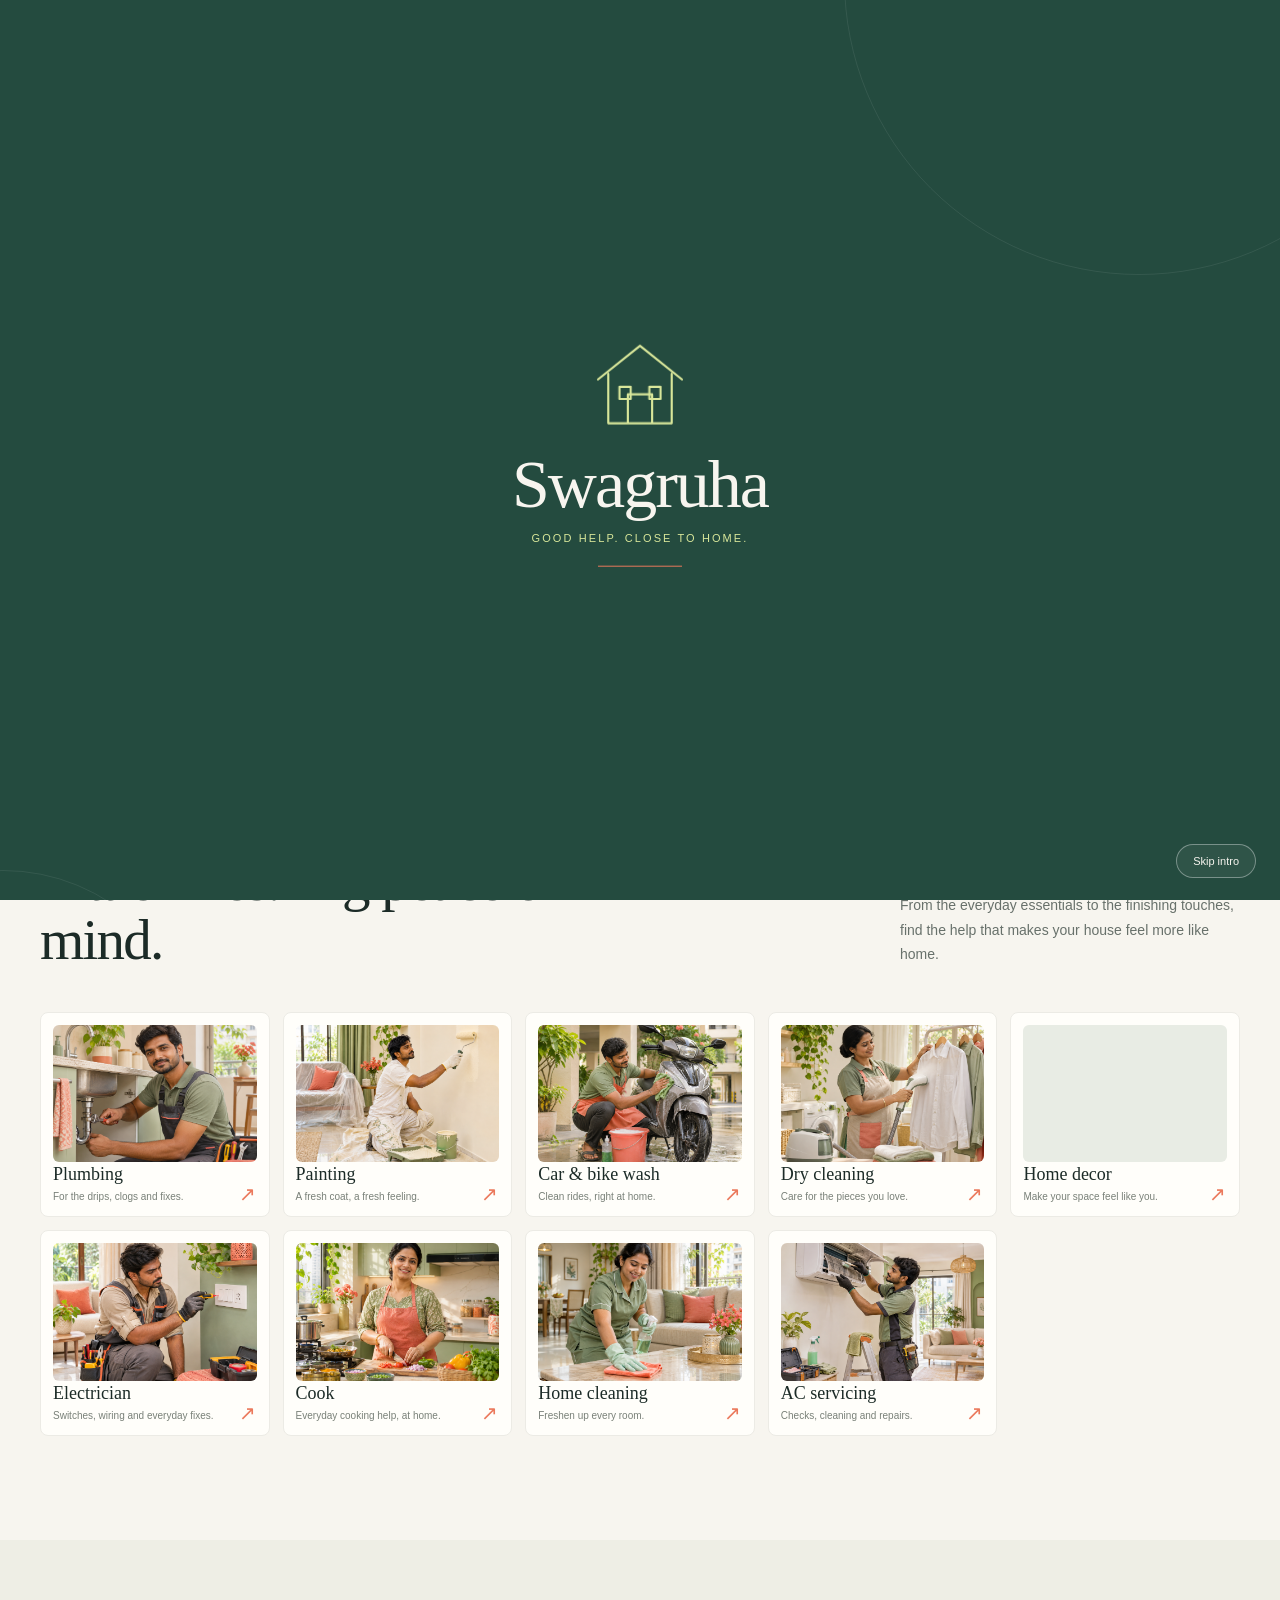
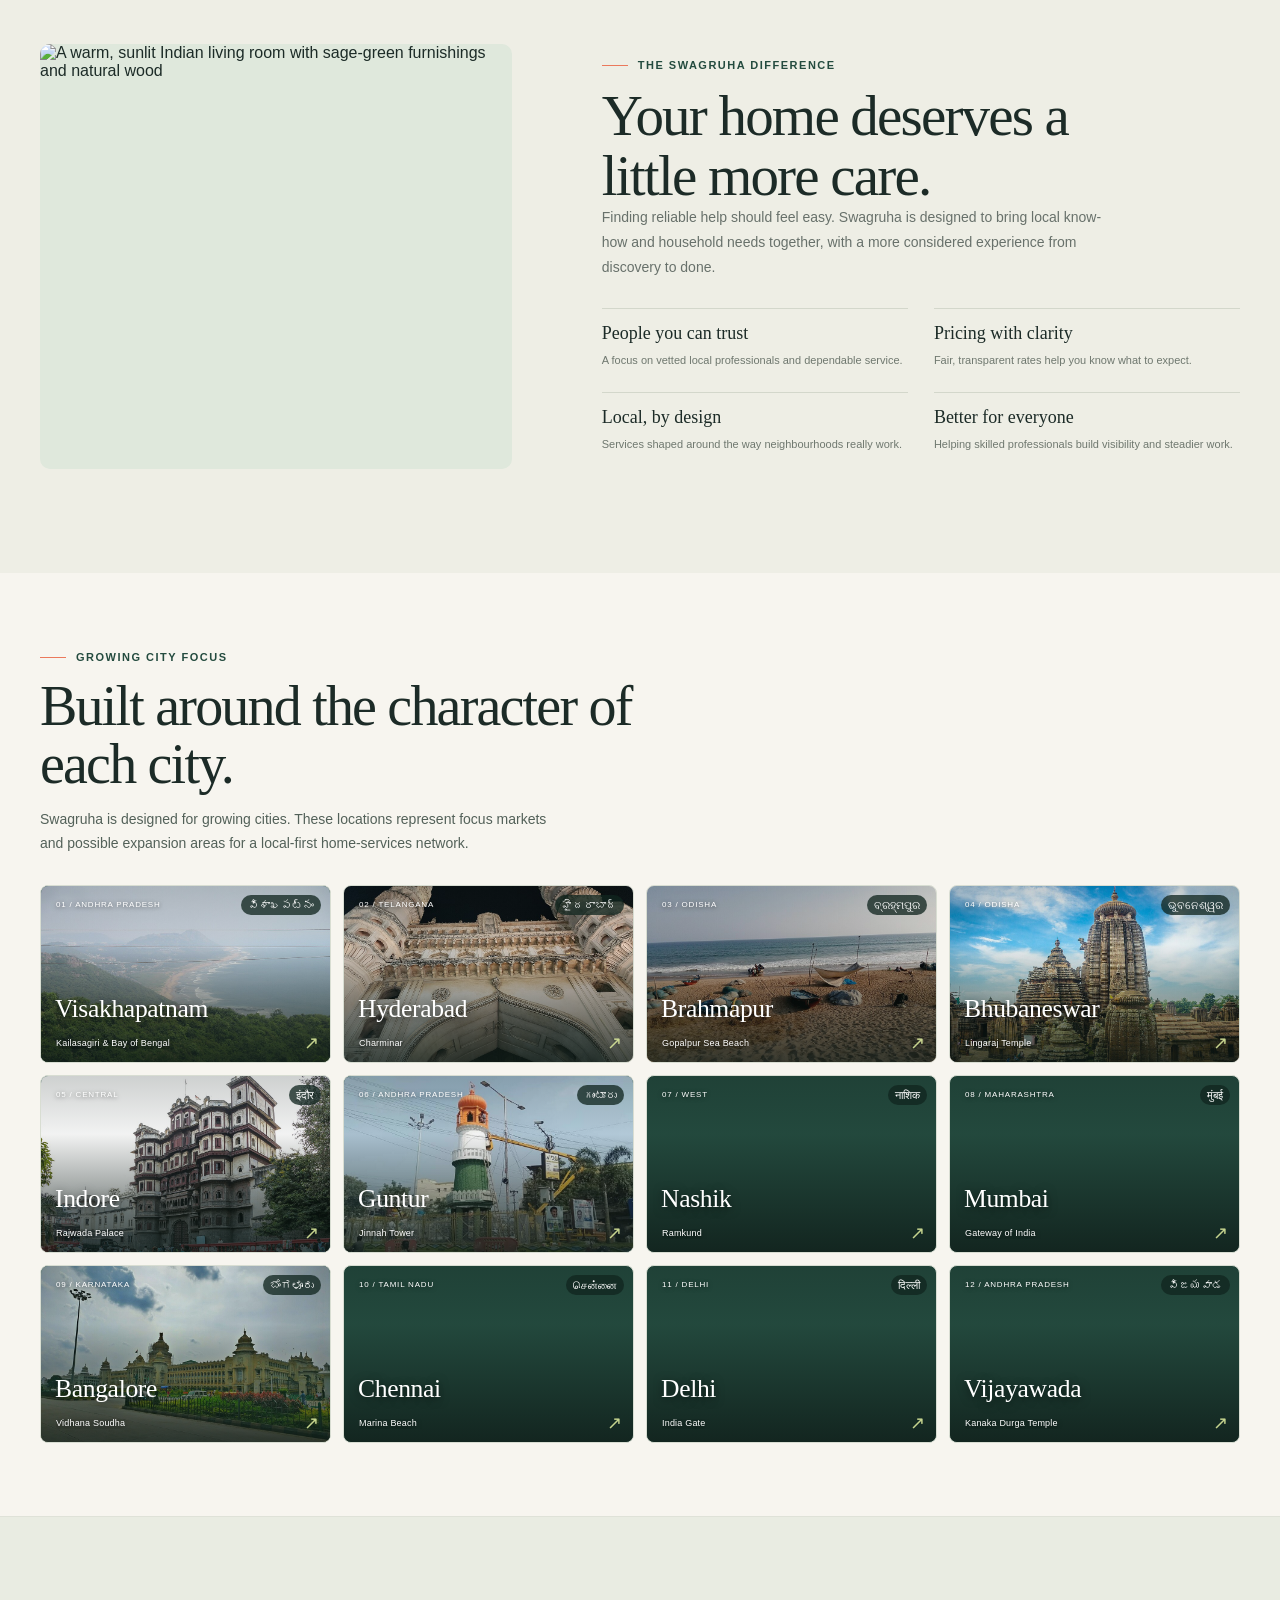
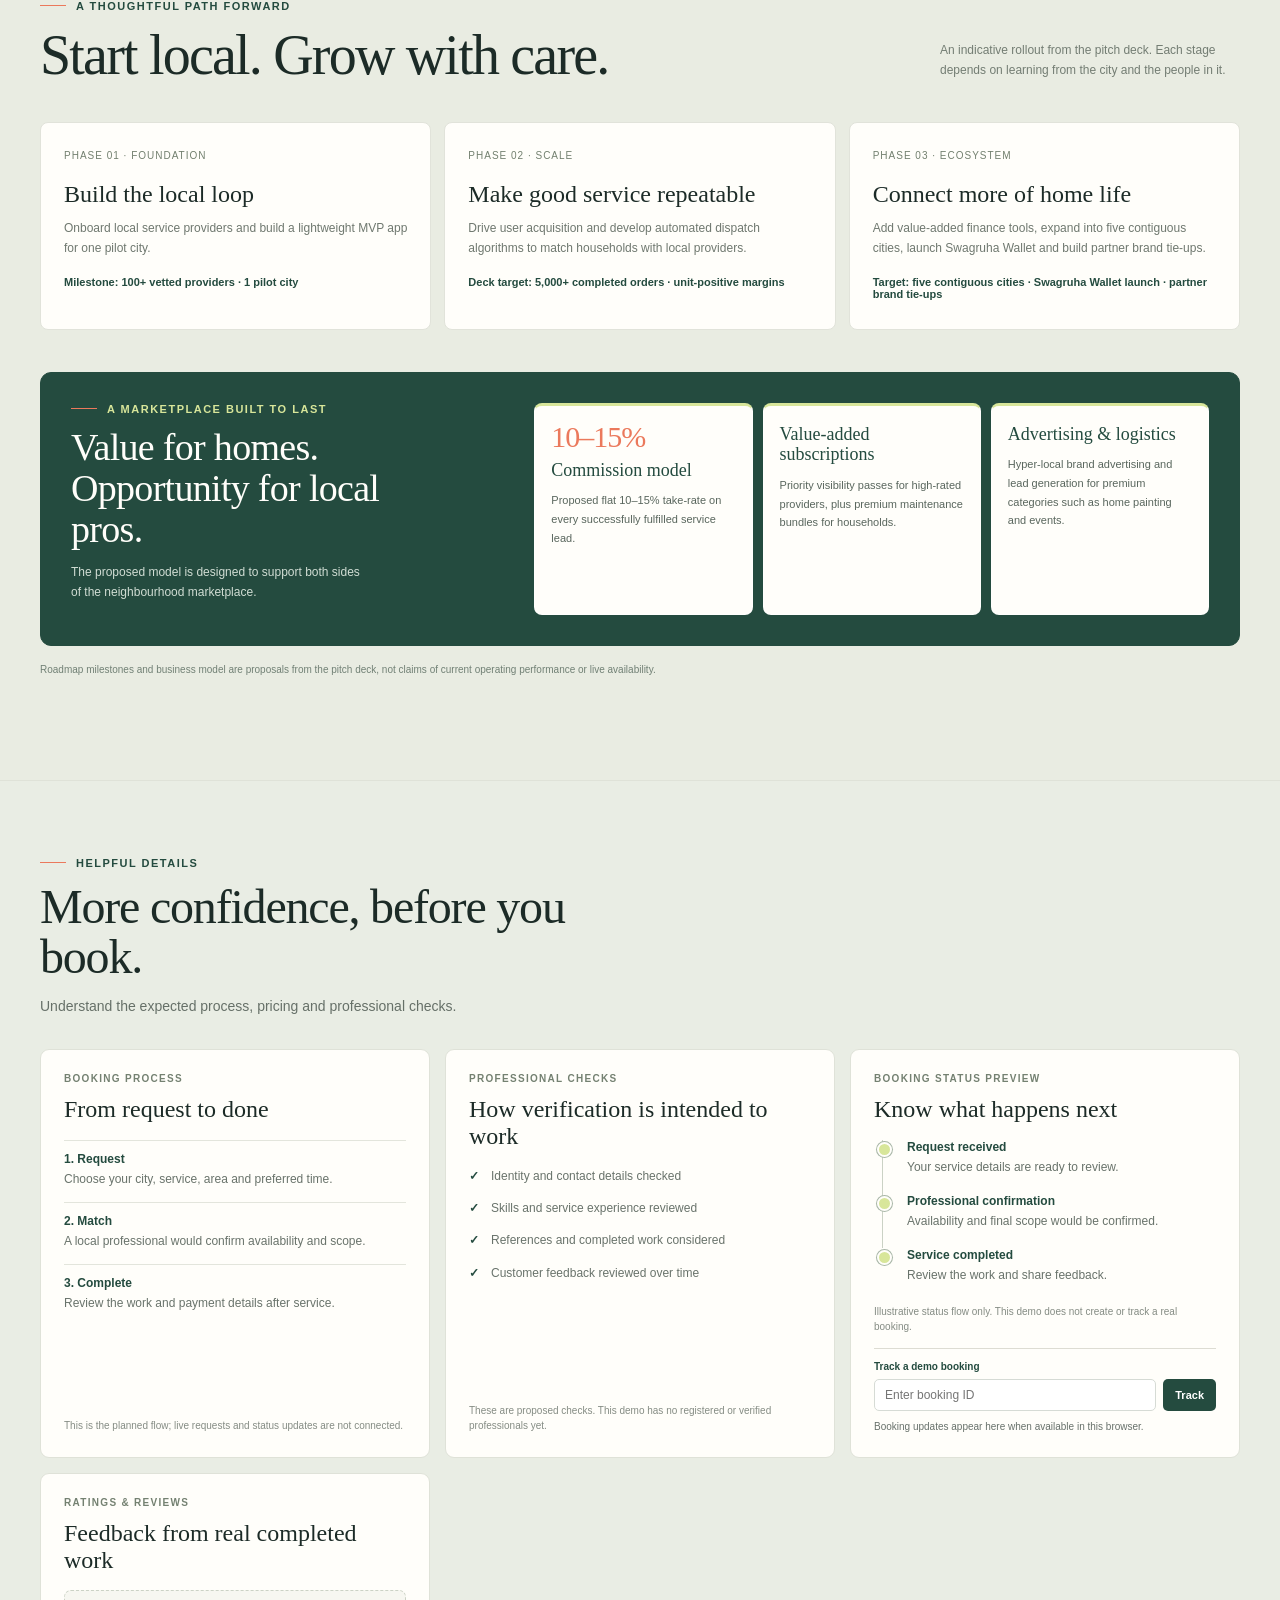
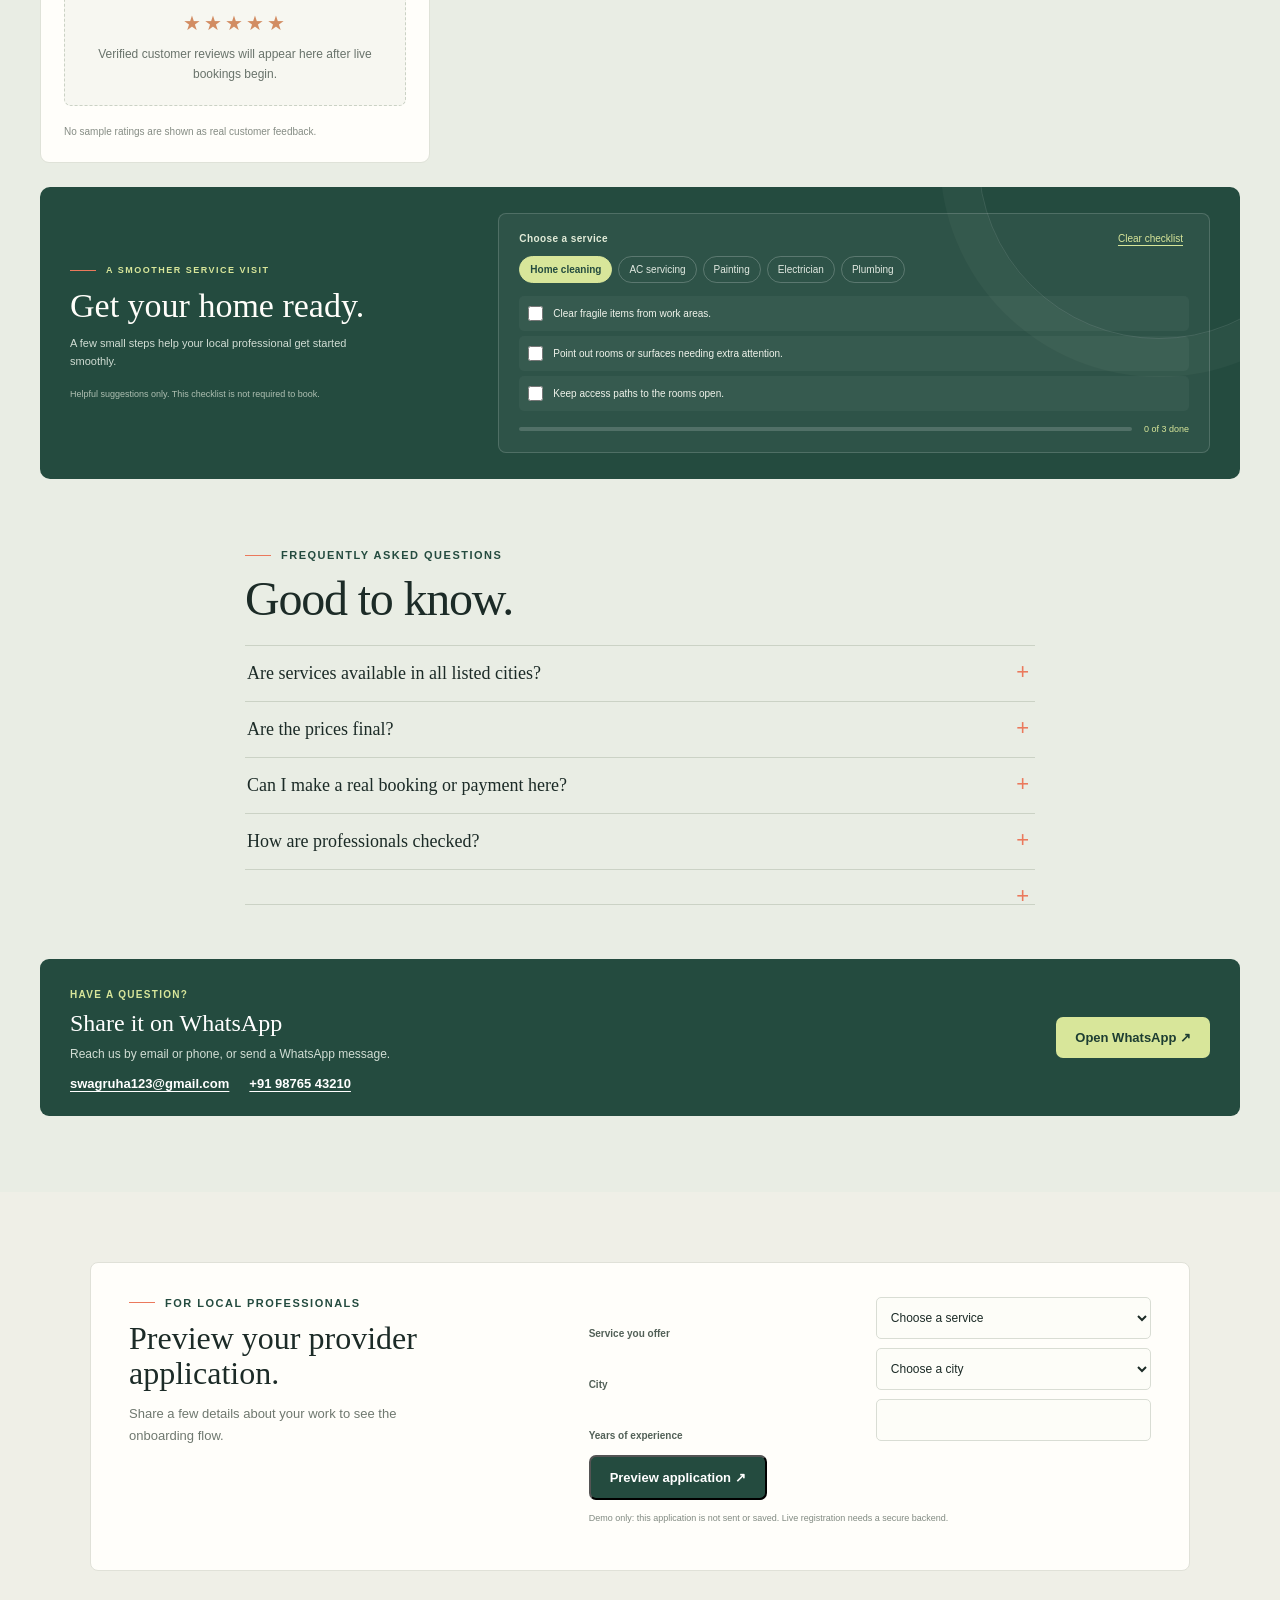
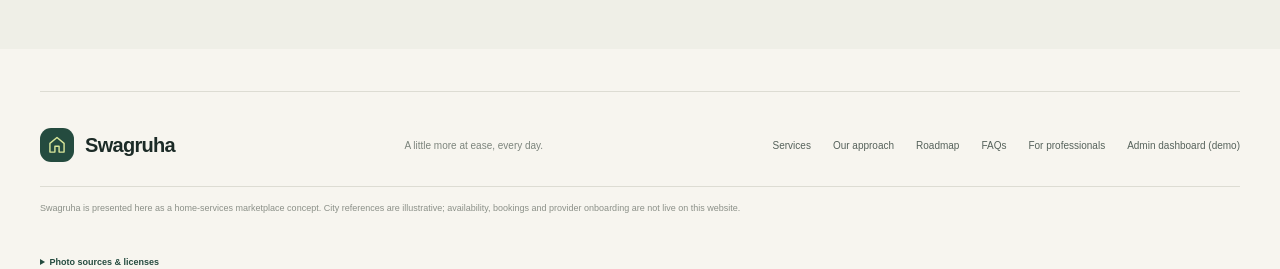
==== commit 5a0c8941: "Add files via upload" ====
--- a/index.html
+++ b/index.html
@@ -6,7 +6,7 @@
 <meta name="theme-color" content="#f7f5ef">
 <meta name="description" content="Swagruha brings everyday home services and trusted local professionals together for India's next-generation cities.">
 <title>Swagruha — Good help. Close to home.</title>
-<link rel="stylesheet" href="styles.css?v=27">
+<link rel="stylesheet" href="styles.css?v=30">
 <script src="script.js?v=28" defer></script>
 
 </head>
@@ -41,14 +41,14 @@
 <article class="service" role="button" tabindex="0" aria-haspopup="dialog" data-service="home_cleaning"><div><img class="service-photo" src="assets/services/home-cleaning.png" onerror="this.onerror=null;this.src='home-cleaning.png'" alt="A home cleaner wiping a living room table" loading="lazy" decoding="async"><span class="icon"><svg viewBox="0 0 24 24" fill="none"><path d="m5 19 9-9m-7 11 2-2M14 3v3m-8 2H3m16 0h-3m-2 8 2 2m-4-4 1-1" stroke="currentColor" stroke-width="1.6" stroke-linecap="round" stroke-linejoin="round"/><path d="m14 3 2 2-7 7-2-2 7-7Z" stroke="currentColor" stroke-width="1.6" stroke-linejoin="round"/></svg></span><h3>Home cleaning</h3><p>Freshen up every room.</p></div><span class="arrow" aria-hidden="true">↗</span></article>
 <article class="service" role="button" tabindex="0" aria-haspopup="dialog" data-service="ac_servicing"><div><img class="service-photo" src="assets/services/ac-servicing.png" onerror="this.onerror=null;this.src='ac-servicing.png'" alt="An AC technician cleaning a wall unit" loading="lazy" decoding="async"><span class="icon"><svg viewBox="0 0 24 24" fill="none"><path d="M12 3v18m-7.8-13.5 15.6 9m0-9-15.6 9M8 5l4 2 4-2m-8 14 4-2 4 2m5-9-4 2 4 2M3 9l4 2-4 2" stroke="currentColor" stroke-width="1.4" stroke-linecap="round" stroke-linejoin="round"/></svg></span><h3>AC servicing</h3><p>Checks, cleaning and repairs.</p></div><span class="arrow" aria-hidden="true">↗</span></article></div></section>
 
-<section class="split" id="why"><div class="wrap section story"><div class="story-visual"><img class="story-photo" src="assets/story/swagraha-home-interior.png" alt="A warm, sunlit Indian living room with sage-green furnishings and natural wood" loading="lazy" decoding="async"></div>
+<section class="split" id="why"><div class="wrap section story"><div class="story-visual"><img class="story-photo" src="assets/story/swagraha-home-interior.png?v=2" alt="A warm, sunlit Indian living room with sage-green furnishings and natural wood" loading="eager" fetchpriority="high" decoding="async"></div>
 <div class="story-copy"><div class="eyebrow">The Swagruha difference</div><h2>Your home deserves a little more care.</h2><p>Finding reliable help should feel easy. Swagruha is designed to bring local know-how and household needs together, with a more considered experience from discovery to done.</p><div class="benefits"><div class="benefit"><b>People you can trust</b><span>A focus on vetted local professionals and dependable service.</span></div><div class="benefit"><b>Pricing with clarity</b><span>Fair, transparent rates help you know what to expect.</span></div><div class="benefit"><b>Local, by design</b><span>Services shaped around the way neighbourhoods really work.</span></div><div class="benefit"><b>Better for everyone</b><span>Helping skilled professionals build visibility and steadier work.</span></div></div></div></div></section>
-<section class="wrap cities" id="cities"><div class="cities-intro"><div class="eyebrow">Growing city focus</div><h2>Built around the character of each city.</h2><p>Swagruha is designed for growing cities. These locations represent focus markets and possible expansion areas for a local-first home-services network.</p></div><div class="city-grid"><article class="city-card" role="button" tabindex="0" aria-pressed="false" aria-label="Choose Visakhapatnam" data-city="Visakhapatnam"><img class="city-photo" src="assets/cities/visakhapatnam.jpg" onerror="this.onerror=null;this.src='visakhapatnam.jpg'" alt="Kailasagiri hill and Bay of Bengal, Visakhapatnam" loading="lazy" decoding="async"><span class="city-index">01 / ANDHRA PRADESH</span><span class="city-name">Visakhapatnam</span><span class="city-landmark" data-landmark="visakhapatnam">Kailasagiri &amp; Bay of Bengal</span><span class="city-mark">విశాఖపట్నం</span><span class="city-line"></span></article><article class="city-card" role="button" tabindex="0" aria-label="Choose Hyderabad" data-city="Hyderabad"><img class="city-photo" src="assets/cities/hyderabad.jpg" onerror="this.onerror=null;this.src='hyderabad.jpg'" alt="Charminar in Hyderabad" loading="lazy" decoding="async"><span class="city-index">02 / TELANGANA</span><span class="city-name">Hyderabad</span><span class="city-landmark" data-landmark="hyderabad">Charminar</span><span class="city-mark">హైదరాబాద్</span><span class="city-line"></span></article><article class="city-card" role="button" tabindex="0" aria-label="Choose Brahmapur" data-city="Brahmapur"><img class="city-photo" src="assets/cities/brahmapur.jpg" onerror="this.onerror=null;this.src='brahmapur.jpg'" alt="Gopalpur Sea Beach near Brahmapur" loading="lazy" decoding="async"><span class="city-index">03 / ODISHA</span><span class="city-name">Brahmapur</span><span class="city-landmark" data-landmark="brahmapur">Gopalpur Sea Beach</span><span class="city-mark">ବ୍ରହ୍ମପୁର</span><span class="city-line"></span></article><article class="city-card" role="button" tabindex="0" aria-label="Choose Bhubaneswar" data-city="Bhubaneswar"><img class="city-photo" src="assets/cities/bhubaneswar.jpg" onerror="this.onerror=null;this.src='bhubaneswar.jpg'" alt="Lingaraj Temple in Bhubaneswar" loading="lazy" decoding="async"><span class="city-index">04 / ODISHA</span><span class="city-name">Bhubaneswar</span><span class="city-landmark" data-landmark="bhubaneswar">Lingaraj Temple</span><span class="city-mark">ଭୁବନେଶ୍ୱର</span><span class="city-line"></span></article><article class="city-card" role="button" tabindex="0" aria-label="Choose Indore" data-city="Indore"><img class="city-photo" src="assets/cities/indore.jpg" onerror="this.onerror=null;this.src='indore.jpg'" alt="Rajwada Palace in Indore" loading="lazy" decoding="async"><span class="city-index">05 / CENTRAL</span><span class="city-name">Indore</span><span class="city-landmark" data-landmark="indore">Rajwada Palace</span><span class="city-mark">इंदौर</span><span class="city-line"></span></article><article class="city-card" role="button" tabindex="0" aria-label="Choose Guntur" data-city="Guntur"><img class="city-photo" src="assets/cities/guntur.jpg" onerror="this.onerror=null;this.src='guntur.jpg'" alt="Jinnah Tower in Guntur" loading="lazy" decoding="async"><span class="city-index">06 / ANDHRA PRADESH</span><span class="city-name">Guntur</span><span class="city-landmark" data-landmark="guntur">Jinnah Tower</span><span class="city-mark">గుంటూరు</span><span class="city-line"></span></article><article class="city-card" role="button" tabindex="0" aria-label="Choose Nashik" data-city="Nashik"><img class="city-photo" src="assets/cities/nashik.jpg" onerror="this.onerror=null;this.src='nashik.jpg'" alt="Ramkund on the Godavari River in Nashik" loading="lazy" decoding="async"><span class="city-index">07 / WEST</span><span class="city-name">Nashik</span><span class="city-landmark" data-landmark="nashik">Ramkund</span><span class="city-mark">नाशिक</span><span class="city-line"></span></article><article class="city-card" role="button" tabindex="0" aria-label="Choose Mumbai" data-city="Mumbai"><img class="city-photo" src="assets/cities/mumbai.jpg" onerror="this.onerror=null;this.src='mumbai.jpg'" alt="Gateway of India in Mumbai" loading="lazy" decoding="async"><span class="city-index">08 / MAHARASHTRA</span><span class="city-name">Mumbai</span><span class="city-landmark" data-landmark="mumbai">Gateway of India</span><span class="city-mark">मुंबई</span><span class="city-line"></span></article><article class="city-card" role="button" tabindex="0" aria-label="Choose Bangalore" data-city="Bangalore"><img class="city-photo" src="assets/cities/bangalore.jpg" onerror="this.onerror=null;this.src='bangalore.jpg'" alt="Vidhana Soudha in Bangalore" loading="lazy" decoding="async"><span class="city-index">09 / KARNATAKA</span><span class="city-name">Bangalore</span><span class="city-landmark" data-landmark="bangalore">Vidhana Soudha</span><span class="city-mark">ಬೆಂಗಳೂರು</span><span class="city-line"></span></article><article class="city-card" role="button" tabindex="0" aria-label="Choose Chennai" data-city="Chennai"><img class="city-photo" src="assets/cities/chennai.jpg" onerror="this.onerror=null;this.src='chennai.jpg'" alt="Marina Beach in Chennai" loading="lazy" decoding="async"><span class="city-index">10 / TAMIL NADU</span><span class="city-name">Chennai</span><span class="city-landmark" data-landmark="chennai">Marina Beach</span><span class="city-mark">சென்னை</span><span class="city-line"></span></article><article class="city-card" role="button" tabindex="0" aria-label="Choose Delhi" data-city="Delhi"><img class="city-photo" src="assets/cities/delhi.jpg" onerror="this.onerror=null;this.src='delhi.jpg'" alt="India Gate in Delhi" loading="lazy" decoding="async"><span class="city-index">11 / DELHI</span><span class="city-name">Delhi</span><span class="city-landmark" data-landmark="delhi">India Gate</span><span class="city-mark">दिल्ली</span><span class="city-line"></span></article><article class="city-card" role="button" tabindex="0" aria-label="Choose Vijayawada" data-city="Vijayawada"><img class="city-photo" src="assets/cities/vijayawada.jpg" onerror="this.onerror=null;this.src='vijayawada.jpg'" alt="Kanaka Durga Temple in Vijayawada" loading="lazy" decoding="async"><span class="city-index">12 / ANDHRA PRADESH</span><span class="city-name">Vijayawada</span><span class="city-landmark" data-landmark="vijayawada">Kanaka Durga Temple</span><span class="city-mark">విజయవాడ</span><span class="city-line"></span></article></div></section>
+<section class="wrap cities" id="cities"><div class="cities-intro"><div class="eyebrow">Growing city focus</div><h2>Built around the character of each city.</h2><p>Swagruha is designed for growing cities. These locations represent focus markets and possible expansion areas for a local-first home-services network.</p></div><div class="city-grid"><article class="city-card" role="button" tabindex="0" aria-pressed="false" aria-label="Choose Visakhapatnam" data-city="Visakhapatnam"><img class="city-photo" src="assets/cities/visakhapatnam-kailasagiri.jpg" onerror="this.onerror=null;this.src='visakhapatnam.jpg'" alt="Shiva and Parvati statues at Kailasagiri Hill Park, Visakhapatnam" loading="lazy" decoding="async"><span class="city-index">01 / ANDHRA PRADESH</span><span class="city-name">Visakhapatnam</span><span class="city-landmark" data-landmark="visakhapatnam">Kailasagiri Hill Park · Shiva and Parvati statues</span><span class="city-mark">విశాఖపట్నం</span><span class="city-line"></span></article><article class="city-card" role="button" tabindex="0" aria-label="Choose Hyderabad" data-city="Hyderabad"><img class="city-photo" src="assets/cities/hyderabad-straight.png" onerror="this.onerror=null;this.src='hyderabad.jpg'" alt="Charminar in Hyderabad" loading="lazy" decoding="async"><span class="city-index">02 / TELANGANA</span><span class="city-name">Hyderabad</span><span class="city-landmark" data-landmark="hyderabad">Charminar</span><span class="city-mark">హైదరాబాద్</span><span class="city-line"></span></article><article class="city-card" role="button" tabindex="0" aria-label="Choose Brahmapur" data-city="Brahmapur"><img class="city-photo" src="assets/cities/brahmapur.jpg" onerror="this.onerror=null;this.src='brahmapur.jpg'" alt="Gopalpur Sea Beach near Brahmapur" loading="lazy" decoding="async"><span class="city-index">03 / ODISHA</span><span class="city-name">Brahmapur</span><span class="city-landmark" data-landmark="brahmapur">Gopalpur Sea Beach</span><span class="city-mark">ବ୍ରହ୍ମପୁର</span><span class="city-line"></span></article><article class="city-card" role="button" tabindex="0" aria-label="Choose Bhubaneswar" data-city="Bhubaneswar"><img class="city-photo" src="assets/cities/bhubaneswar.jpg" onerror="this.onerror=null;this.src='bhubaneswar.jpg'" alt="Lingaraj Temple in Bhubaneswar" loading="lazy" decoding="async"><span class="city-index">04 / ODISHA</span><span class="city-name">Bhubaneswar</span><span class="city-landmark" data-landmark="bhubaneswar">Lingaraj Temple</span><span class="city-mark">ଭୁବନେଶ୍ୱର</span><span class="city-line"></span></article><article class="city-card" role="button" tabindex="0" aria-label="Choose Indore" data-city="Indore"><img class="city-photo" src="assets/cities/indore-straight.png" onerror="this.onerror=null;this.src='indore.jpg'" alt="Rajwada Palace in Indore" loading="lazy" decoding="async"><span class="city-index">05 / CENTRAL</span><span class="city-name">Indore</span><span class="city-landmark" data-landmark="indore">Rajwada Palace</span><span class="city-mark">इंदौर</span><span class="city-line"></span></article><article class="city-card" role="button" tabindex="0" aria-label="Choose Guntur" data-city="Guntur"><img class="city-photo" src="assets/cities/guntur-straight.png" onerror="this.onerror=null;this.src='guntur.jpg'" alt="Jinnah Tower in Guntur" loading="lazy" decoding="async"><span class="city-index">06 / ANDHRA PRADESH</span><span class="city-name">Guntur</span><span class="city-landmark" data-landmark="guntur">Jinnah Tower</span><span class="city-mark">గుంటూరు</span><span class="city-line"></span></article><article class="city-card" role="button" tabindex="0" aria-label="Choose Nashik" data-city="Nashik"><img class="city-photo" src="assets/cities/nashik.jpg" onerror="this.onerror=null;this.src='nashik.jpg'" alt="Ramkund on the Godavari River in Nashik" loading="lazy" decoding="async"><span class="city-index">07 / WEST</span><span class="city-name">Nashik</span><span class="city-landmark" data-landmark="nashik">Ramkund</span><span class="city-mark">नाशिक</span><span class="city-line"></span></article><article class="city-card" role="button" tabindex="0" aria-label="Choose Mumbai" data-city="Mumbai"><img class="city-photo" src="assets/cities/mumbai.jpg" onerror="this.onerror=null;this.src='mumbai.jpg'" alt="Gateway of India in Mumbai" loading="lazy" decoding="async"><span class="city-index">08 / MAHARASHTRA</span><span class="city-name">Mumbai</span><span class="city-landmark" data-landmark="mumbai">Gateway of India</span><span class="city-mark">मुंबई</span><span class="city-line"></span></article><article class="city-card" role="button" tabindex="0" aria-label="Choose Bangalore" data-city="Bangalore"><img class="city-photo" src="assets/cities/bangalore.jpg" onerror="this.onerror=null;this.src='bangalore.jpg'" alt="Vidhana Soudha in Bangalore" loading="lazy" decoding="async"><span class="city-index">09 / KARNATAKA</span><span class="city-name">Bangalore</span><span class="city-landmark" data-landmark="bangalore">Vidhana Soudha</span><span class="city-mark">ಬೆಂಗಳೂರು</span><span class="city-line"></span></article><article class="city-card" role="button" tabindex="0" aria-label="Choose Chennai" data-city="Chennai"><img class="city-photo" src="assets/cities/chennai.jpg" onerror="this.onerror=null;this.src='chennai.jpg'" alt="Marina Beach in Chennai" loading="lazy" decoding="async"><span class="city-index">10 / TAMIL NADU</span><span class="city-name">Chennai</span><span class="city-landmark" data-landmark="chennai">Marina Beach</span><span class="city-mark">சென்னை</span><span class="city-line"></span></article><article class="city-card" role="button" tabindex="0" aria-label="Choose Delhi" data-city="Delhi"><img class="city-photo" src="assets/cities/delhi-straight.png" onerror="this.onerror=null;this.src='delhi.jpg'" alt="India Gate in Delhi" loading="lazy" decoding="async"><span class="city-index">11 / DELHI</span><span class="city-name">Delhi</span><span class="city-landmark" data-landmark="delhi">India Gate</span><span class="city-mark">दिल्ली</span><span class="city-line"></span></article><article class="city-card" role="button" tabindex="0" aria-label="Choose Vijayawada" data-city="Vijayawada"><img class="city-photo" src="assets/cities/vijayawada-straight.png" onerror="this.onerror=null;this.src='vijayawada.jpg'" alt="Kanaka Durga Temple in Vijayawada" loading="lazy" decoding="async"><span class="city-index">12 / ANDHRA PRADESH</span><span class="city-name">Vijayawada</span><span class="city-landmark" data-landmark="vijayawada">Kanaka Durga Temple</span><span class="city-mark">విజయవాడ</span><span class="city-line"></span></article></div></section>
 <section class="roadmap" id="roadmap"><div class="wrap"><div class="roadmap-head"><div><div class="eyebrow">A thoughtful path forward</div><h2>Start local. Grow with care.</h2></div><p>An indicative rollout from the pitch deck. Each stage depends on learning from the city and the people in it.</p></div><div class="roadmap-grid"><article class="roadmap-card"><span class="phase">Phase 01 · Foundation</span><h3>Build the local loop</h3><p>Onboard local service providers and build a lightweight MVP app for one pilot city.</p><span class="goal">Milestone: 100+ vetted providers · 1 pilot city</span></article><article class="roadmap-card"><span class="phase">Phase 02 · Scale</span><h3>Make good service repeatable</h3><p>Drive user acquisition and develop automated dispatch algorithms to match households with local providers.</p><span class="goal">Deck target: 5,000+ completed orders · unit-positive margins</span></article><article class="roadmap-card"><span class="phase">Phase 03 · Ecosystem</span><h3>Connect more of home life</h3><p>Add value-added finance tools, expand into five contiguous cities, launch Swagruha Wallet and build partner brand tie-ups.</p><span class="goal">Target: five contiguous cities · Swagruha Wallet launch · partner brand tie-ups</span></article></div><div class="model-row"><div><div class="eyebrow">A marketplace built to last</div><h3>Value for homes.<br>Opportunity for local pros.</h3><p>The proposed model is designed to support both sides of the neighbourhood marketplace.</p></div><div class="model-list"><div class="model-item"><b>Commission model</b><span>Proposed flat 10–15% take-rate on every successfully fulfilled service lead.</span></div><div class="model-item"><b>Value-added subscriptions</b><span>Priority visibility passes for high-rated providers, plus premium maintenance bundles for households.</span></div><div class="model-item"><b>Advertising & logistics</b><span>Hyper-local brand advertising and lead generation for premium categories such as home painting and events.</span></div></div></div><p class="roadmap-note">Roadmap milestones and business model are proposals from the pitch deck, not claims of current operating performance or live availability.</p></div></section>
 <section class="trust-details" id="trust-details"><div class="wrap"><div class="extras-heading"><div class="eyebrow">Helpful details</div><h2>More confidence, before you book.</h2><p>Understand the expected process, pricing and professional checks.</p></div><div class="trust-detail-grid"><article class="trust-detail-card" id="booking-flow"><span class="detail-kicker">Booking process</span><h3>From request to done</h3><ol class="booking-steps"><li><b>1. Request</b><span>Choose your city, service, area and preferred time.</span></li><li><b>2. Match</b><span>A local professional would confirm availability and scope.</span></li><li><b>3. Complete</b><span>Review the work and payment details after service.</span></li></ol><p class="detail-disclaimer">Demo requests can be looked up in this browser; there is no live server connection.</p></article><article class="trust-detail-card" id="verification"><span class="detail-kicker">Professional checks</span><h3>How verification is intended to work</h3><ul class="check-list"><li>Identity and contact details checked</li><li>Skills and service experience reviewed</li><li>References and completed work considered</li><li>Customer feedback reviewed over time</li></ul><p class="detail-disclaimer">These are proposed checks. This demo has no registered or verified professionals yet.</p></article><article class="trust-detail-card" id="status-preview"><span class="detail-kicker">Booking status preview</span><h3>Know what happens next</h3><ol class="status-track"><li><b>Request received</b><span>Your service details are ready to review.</span></li><li><b>Professional confirmation</b><span>Availability and final scope would be confirmed.</span></li><li><b>Service completed</b><span>Review the work and share feedback.</span></li></ol><p class="detail-disclaimer">Demo booking status is shown only in this browser; this is not live tracking.</p><form class="demo-track-form" id="demoTrackForm"><label for="trackBookingId">Track a demo booking</label><div><input id="trackBookingId" type="text" placeholder="Enter booking ID" autocomplete="off"><button type="submit">Track</button></div><p id="trackBookingResult" class="track-result" role="status" aria-live="polite">Booking updates appear here when available in this browser.</p></form></article><article class="trust-detail-card reviews-card" id="reviews"><span class="detail-kicker">Ratings &amp; reviews</span><h3>Feedback from real completed work</h3><div class="reviews-empty"><span class="review-stars" aria-hidden="true">★★★★★</span><p>Verified customer reviews will appear here after live bookings begin.</p></div><p class="detail-disclaimer">No sample ratings are shown as real customer feedback.</p></article></div><section class="visit-prep" id="visit-prep" aria-labelledby="visitPrepTitle"><div class="prep-intro"><div class="eyebrow" id="prepEyebrow">A smoother service visit</div><h3 id="visitPrepTitle">Get your home ready.</h3><p id="prepIntroText">A few small steps help your local professional get started smoothly.</p><p class="prep-note" id="prepNote">Helpful suggestions only. This checklist is not required to book.</p></div><div class="prep-widget"><div class="prep-widget-head"><span id="prepChooseLabel">Choose a service</span><button id="clearPrepChecklist" type="button">Clear checklist</button></div><div class="prep-service-tabs" role="tablist" aria-label="Choose a service to prepare for"><button type="button" role="tab" aria-selected="true" data-prep-service="home_cleaning">Home cleaning</button><button type="button" role="tab" aria-selected="false" data-prep-service="ac_servicing">AC servicing</button><button type="button" role="tab" aria-selected="false" data-prep-service="painting">Painting</button><button type="button" role="tab" aria-selected="false" data-prep-service="electrician">Electrician</button><button type="button" role="tab" aria-selected="false" data-prep-service="plumbing">Plumbing</button></div><ul class="prep-checklist" id="prepChecklist"></ul><div class="prep-progress"><span class="prep-progress-track"><span id="prepProgressBar"></span></span><span id="prepProgressLabel" aria-live="polite">0 of 3 done</span></div></div></section><div class="faq-wrap" id="faq"><div class="faq-heading"><div class="eyebrow">Frequently asked questions</div><h2>Good to know.</h2></div><details class="faq-item"><summary>Are services available in all listed cities?</summary><p>The cities show focus and possible expansion markets. Current service availability is not confirmed.</p></details><details class="faq-item"><summary>Are the prices final?</summary><p>No. Price ranges are illustrative estimates for this website preview. A real professional would confirm the scope and final quote.</p></details><details class="faq-item"><summary>Can I make a real booking or payment here?</summary><p>No. This is a front-end demo. Booking requests are not sent or saved, and no payment is processed.</p></details><details class="faq-item"><summary>How are professionals checked?</summary><p>The verification card describes the intended approach. Live onboarding and background checks are not active in this demo.</p></details><details class="faq-item"><summary>Can I cancel or reschedule a booking?</summary><p>This website is a demo and does not send real bookings. A live service should show cancellation and rescheduling terms before confirmation.</p></details></div><div class="contact-strip"><div><span class="detail-kicker">Have a question?</span><h3>Share it on WhatsApp</h3><p>Reach us by email or phone, or send a WhatsApp message.</p><div class="contact-details"><a href="mailto:swagruha123@gmail.com">swagruha123@gmail.com</a><a href="tel:+919876543210">+91 98765 43210</a></div></div><a class="button whatsapp-button" href="https://wa.me/919876543210?text=Hi%20Swagruha%2C%20I%20have%20a%20question%20about%20home%20services." target="_blank" rel="noopener noreferrer">Open WhatsApp ↗</a></div></div></section>
 <section class="provider-onboard" id="provider-application"><div class="provider-apply"><div><div class="eyebrow">For local professionals</div><h3>Preview your provider application.</h3><p>Share a few details about your work to see the onboarding flow.</p></div><form id="providerForm" class="provider-form"><label for="providerService">Service you offer</label><select id="providerService" required><option value="">Choose a service</option><option>Plumbing</option><option>Painting</option><option>Car &amp; bike wash</option><option>Dry cleaning</option><option>Home decor</option><option>Electrician</option><option>Cook</option><option>Home cleaning</option><option>AC servicing</option></select><label for="providerCity">City</label><select id="providerCity" required><option value="">Choose a city</option><option>Visakhapatnam</option><option>Hyderabad</option><option>Brahmapur</option><option>Bhubaneswar</option><option>Indore</option><option>Guntur</option><option>Nashik</option><option>Mumbai</option><option>Bangalore</option><option>Chennai</option><option>Delhi</option><option>Vijayawada</option></select><label for="providerExperience">Years of experience</label><input id="providerExperience" type="number" min="0" max="60" required><button class="button" type="submit">Preview application ↗</button><p class="provider-form-note">Demo only: this application is not sent or saved. Live registration needs a secure backend.</p><p id="providerFormStatus" class="form-status" role="status" aria-live="polite"></p></form></div></section>
 </main>
-<footer class="wrap"><div class="footer"><a class="brand" href="#home"><span class="brand-mark"><svg viewBox="0 0 24 24" fill="none" aria-hidden="true"><path d="m3.5 10 8.5-7 8.5 7v10.5h-6v-7h-5v7h-6V10Z" stroke="currentColor" stroke-width="1.7" stroke-linejoin="round"/></svg></span>Swagruha</a><span class="footer-note">A little more at ease, every day.</span><nav class="footer-links" aria-label="Footer navigation"><a href="#services">Services</a><a href="#why">Our approach</a><a href="#roadmap">Roadmap</a><a href="#faq">FAQs</a><a href="#provider-application">For professionals</a><a href="dashboard.html">Admin dashboard (demo)</a></nav></div><div class="disclaimer">Swagruha is presented here as a home-services marketplace concept. City references are illustrative; availability, bookings and provider onboarding are not live on this website.</div><details class="landmark-credits"><summary>Photo sources &amp; licenses</summary><p class="landmark-license-note">Photos are cropped to fit. Licenses: <a href="https://creativecommons.org/licenses/by-sa/4.0/" target="_blank" rel="noopener">CC BY-SA 4.0</a> or <a href="https://creativecommons.org/licenses/by-sa/3.0/" target="_blank" rel="noopener">CC BY-SA 3.0</a>. Creator credits are linked below.</p><ul><li><a href="https://commons.wikimedia.org/wiki/File:The_sea_seen_from_Kailasagiri_hill,_Visakhapatnam.jpg" target="_blank" rel="noopener">Visakhapatnam — Billjones94 · Wikimedia Commons · CC BY-SA 4.0</a></li><li><a href="https://commons.wikimedia.org/wiki/File:Charminar_in_Hyderabad,_India.jpg" target="_blank" rel="noopener">Hyderabad — Radhika41 · Wikimedia Commons · CC BY-SA 4.0</a></li><li><a href="https://commons.wikimedia.org/wiki/File:Gopalpur_Sea_Beach,_Odisha.jpg" target="_blank" rel="noopener">Brahmapur — Buddy.forever.985 · Wikimedia Commons · CC BY-SA 4.0</a></li><li><a href="https://commons.wikimedia.org/wiki/File:Lingaraj_temple_Bhubaneswar.jpg" target="_blank" rel="noopener">Bhubaneswar — Pattnaik.chandan · Wikimedia Commons · CC BY-SA 4.0</a></li><li><a href="https://commons.wikimedia.org/wiki/File:Rajwada_Palace,_Indore.jpg" target="_blank" rel="noopener">Indore — Bernard Gagnon · Wikimedia Commons · CC BY-SA 3.0</a></li><li><a href="https://commons.wikimedia.org/wiki/File:Jinnah_tower_guntur.jpg" target="_blank" rel="noopener">Guntur — Donddyster · Wikimedia Commons · CC BY-SA 4.0</a></li><li><a href="https://commons.wikimedia.org/wiki/File:Ramkund_Nashik.jpg" target="_blank" rel="noopener">Nashik — Anup Moray · Wikimedia Commons · CC BY-SA 4.0</a></li><li><a href="https://commons.wikimedia.org/wiki/File:Gateway_Of_India.jpg" target="_blank" rel="noopener">Mumbai — Joe Ravi · Wikimedia Commons · CC BY-SA 3.0</a></li><li><a href="https://commons.wikimedia.org/wiki/File:Vidhansoudha.jpg" target="_blank" rel="noopener">Bangalore — Harish.halebeed · Wikimedia Commons · CC BY-SA 4.0</a></li><li><a href="https://commons.wikimedia.org/wiki/File:Marina_Beach_in_Chennai.jpg" target="_blank" rel="noopener">Chennai — Dey.sandip · Wikimedia Commons · CC BY-SA 4.0</a></li><li><a href="https://commons.wikimedia.org/wiki/File:INDIA_GATE_IN_DELHI.jpg" target="_blank" rel="noopener">Delhi — Rohan Thangaraj · Wikimedia Commons · CC BY-SA 4.0</a></li><li><a href="https://commons.wikimedia.org/wiki/File:Kanaka_Durga_Gopuram,_Vijayawada.jpg" target="_blank" rel="noopener">Vijayawada — Saishna96 · Wikimedia Commons · CC BY-SA 4.0</a></li></ul></details></footer>
+<footer class="wrap"><div class="footer"><a class="brand" href="#home"><span class="brand-mark"><svg viewBox="0 0 24 24" fill="none" aria-hidden="true"><path d="m3.5 10 8.5-7 8.5 7v10.5h-6v-7h-5v7h-6V10Z" stroke="currentColor" stroke-width="1.7" stroke-linejoin="round"/></svg></span>Swagruha</a><span class="footer-note">A little more at ease, every day.</span><nav class="footer-links" aria-label="Footer navigation"><a href="#services">Services</a><a href="#why">Our approach</a><a href="#roadmap">Roadmap</a><a href="#faq">FAQs</a><a href="#provider-application">For professionals</a><a href="dashboard.html">Admin dashboard (demo)</a></nav></div><div class="disclaimer">Swagruha is presented here as a home-services marketplace concept. City references are illustrative; availability, bookings and provider onboarding are not live on this website.</div><details class="landmark-credits"><summary>Photo sources &amp; licenses</summary><p class="landmark-license-note">Photos are cropped to fit. Licenses: <a href="https://creativecommons.org/licenses/by-sa/4.0/" target="_blank" rel="noopener">CC BY-SA 4.0</a> or <a href="https://creativecommons.org/licenses/by-sa/3.0/" target="_blank" rel="noopener">CC BY-SA 3.0</a>. Creator credits are linked below.</p><ul><li><a href="https://commons.wikimedia.org/wiki/File:Shiva_and_Parvati_statues_on_Kailasagiri_hill_(May_2019).jpg" target="_blank" rel="noopener">Visakhapatnam — IM3847 · Shiva and Parvati statues at Kailasagiri · Wikimedia Commons · CC BY-SA 4.0</a></li><li><a href="https://commons.wikimedia.org/wiki/File:Charminar_in_Hyderabad,_India.jpg" target="_blank" rel="noopener">Hyderabad — Radhika41 · Wikimedia Commons · CC BY-SA 4.0</a></li><li><a href="https://commons.wikimedia.org/wiki/File:Gopalpur_Sea_Beach,_Odisha.jpg" target="_blank" rel="noopener">Brahmapur — Buddy.forever.985 · Wikimedia Commons · CC BY-SA 4.0</a></li><li><a href="https://commons.wikimedia.org/wiki/File:Lingaraj_temple_Bhubaneswar.jpg" target="_blank" rel="noopener">Bhubaneswar — Pattnaik.chandan · Wikimedia Commons · CC BY-SA 4.0</a></li><li><a href="https://commons.wikimedia.org/wiki/File:Rajwada_Palace,_Indore.jpg" target="_blank" rel="noopener">Indore — Bernard Gagnon · Wikimedia Commons · CC BY-SA 3.0</a></li><li><a href="https://commons.wikimedia.org/wiki/File:Jinnah_tower_guntur.jpg" target="_blank" rel="noopener">Guntur — Donddyster · Wikimedia Commons · CC BY-SA 4.0</a></li><li><a href="https://commons.wikimedia.org/wiki/File:Ramkund_Nashik.jpg" target="_blank" rel="noopener">Nashik — Anup Moray · Wikimedia Commons · CC BY-SA 4.0</a></li><li><a href="https://commons.wikimedia.org/wiki/File:Gateway_Of_India.jpg" target="_blank" rel="noopener">Mumbai — Joe Ravi · Wikimedia Commons · CC BY-SA 3.0</a></li><li><a href="https://commons.wikimedia.org/wiki/File:Vidhansoudha.jpg" target="_blank" rel="noopener">Bangalore — Harish.halebeed · Wikimedia Commons · CC BY-SA 4.0</a></li><li><a href="https://commons.wikimedia.org/wiki/File:Marina_Beach_in_Chennai.jpg" target="_blank" rel="noopener">Chennai — Dey.sandip · Wikimedia Commons · CC BY-SA 4.0</a></li><li><a href="https://commons.wikimedia.org/wiki/File:INDIA_GATE_IN_DELHI.jpg" target="_blank" rel="noopener">Delhi — Rohan Thangaraj · Wikimedia Commons · CC BY-SA 4.0</a></li><li><a href="https://commons.wikimedia.org/wiki/File:Kanaka_Durga_Gopuram,_Vijayawada.jpg" target="_blank" rel="noopener">Vijayawada — Saishna96 · Wikimedia Commons · CC BY-SA 4.0</a></li></ul></details></footer>
 
 
 
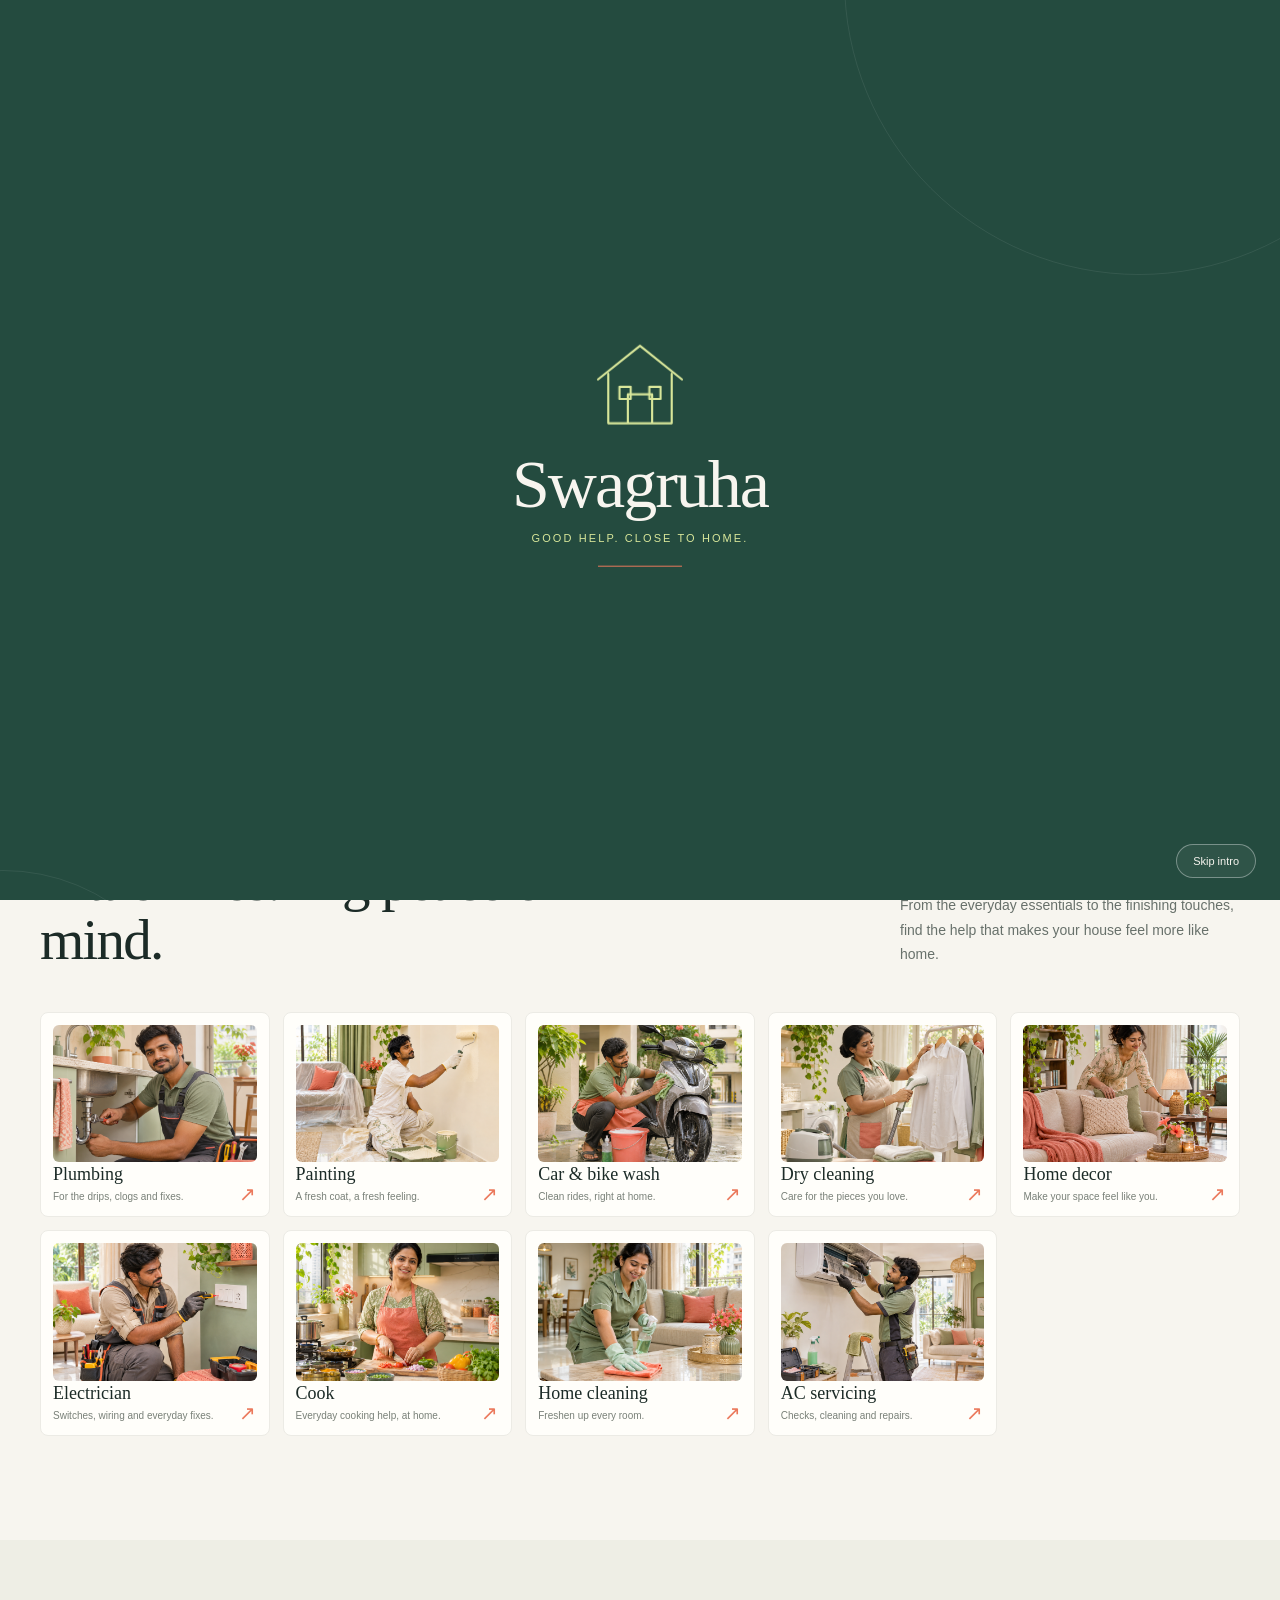
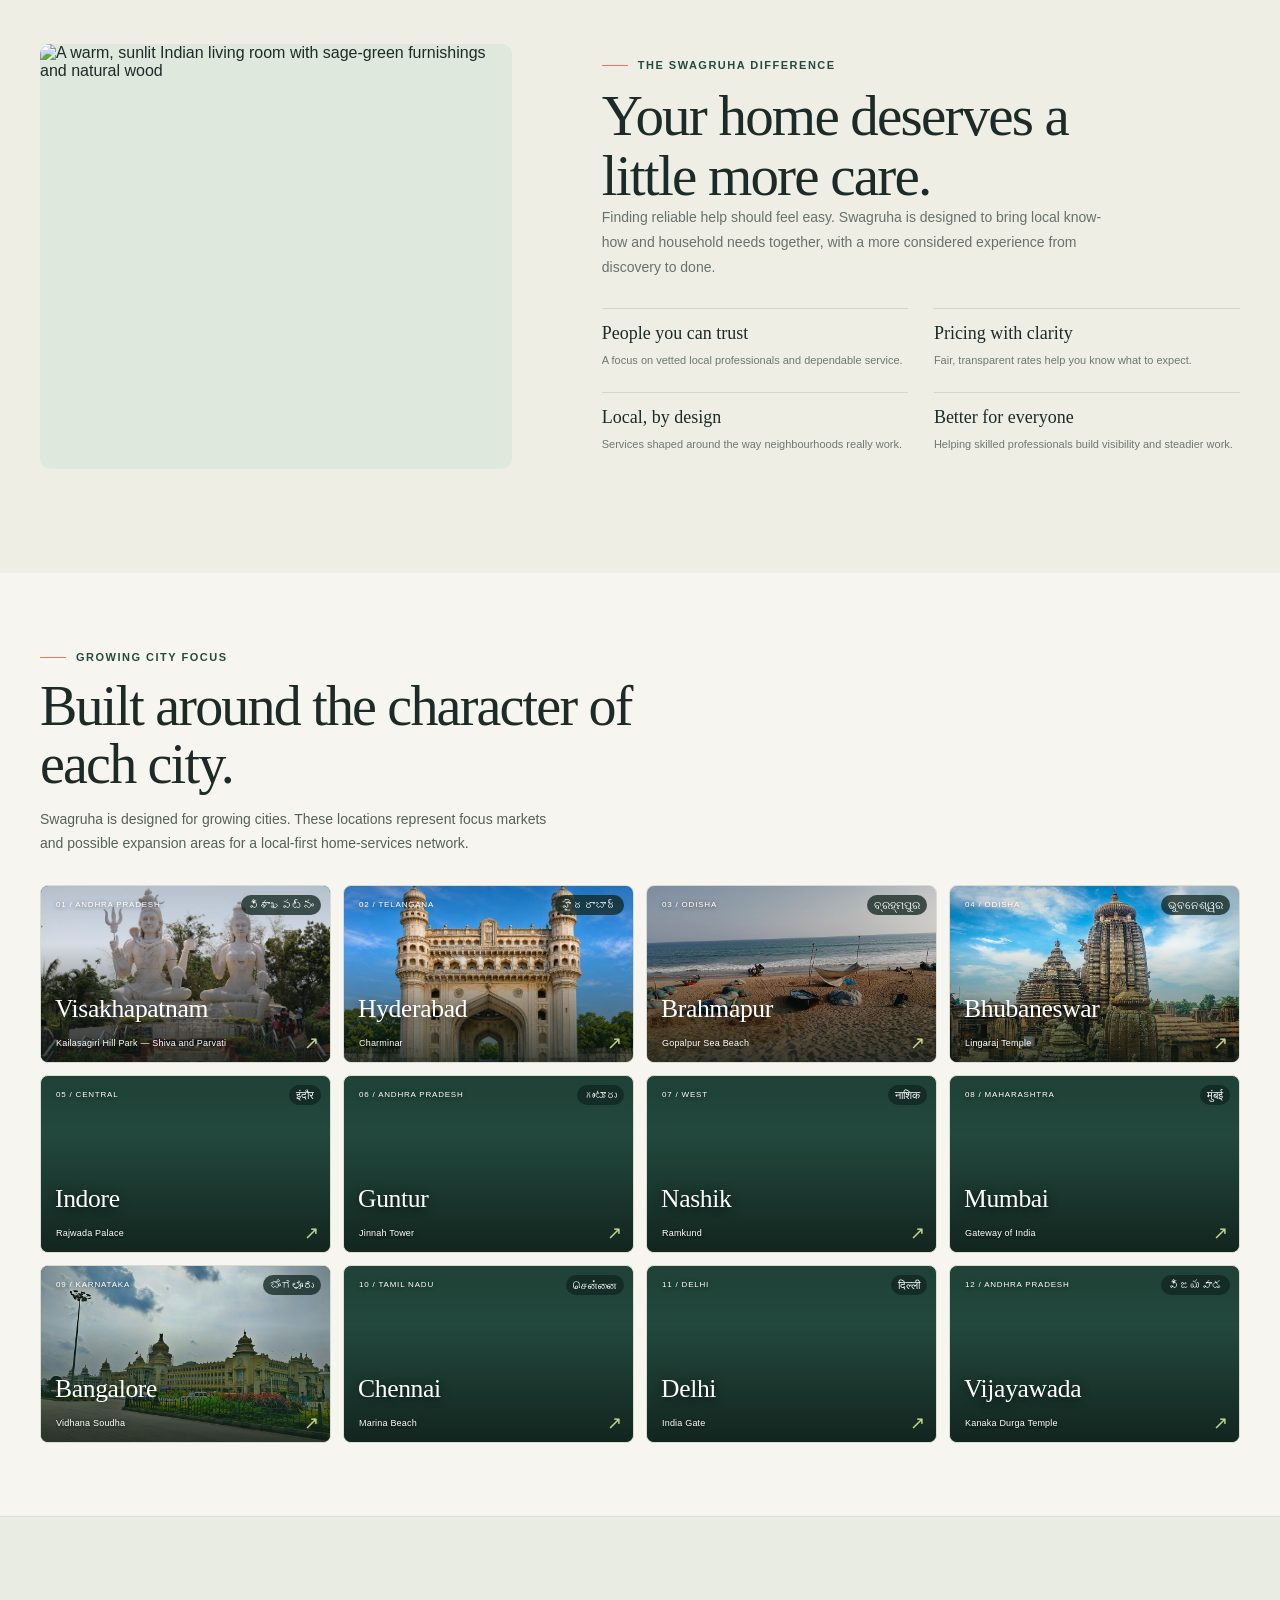
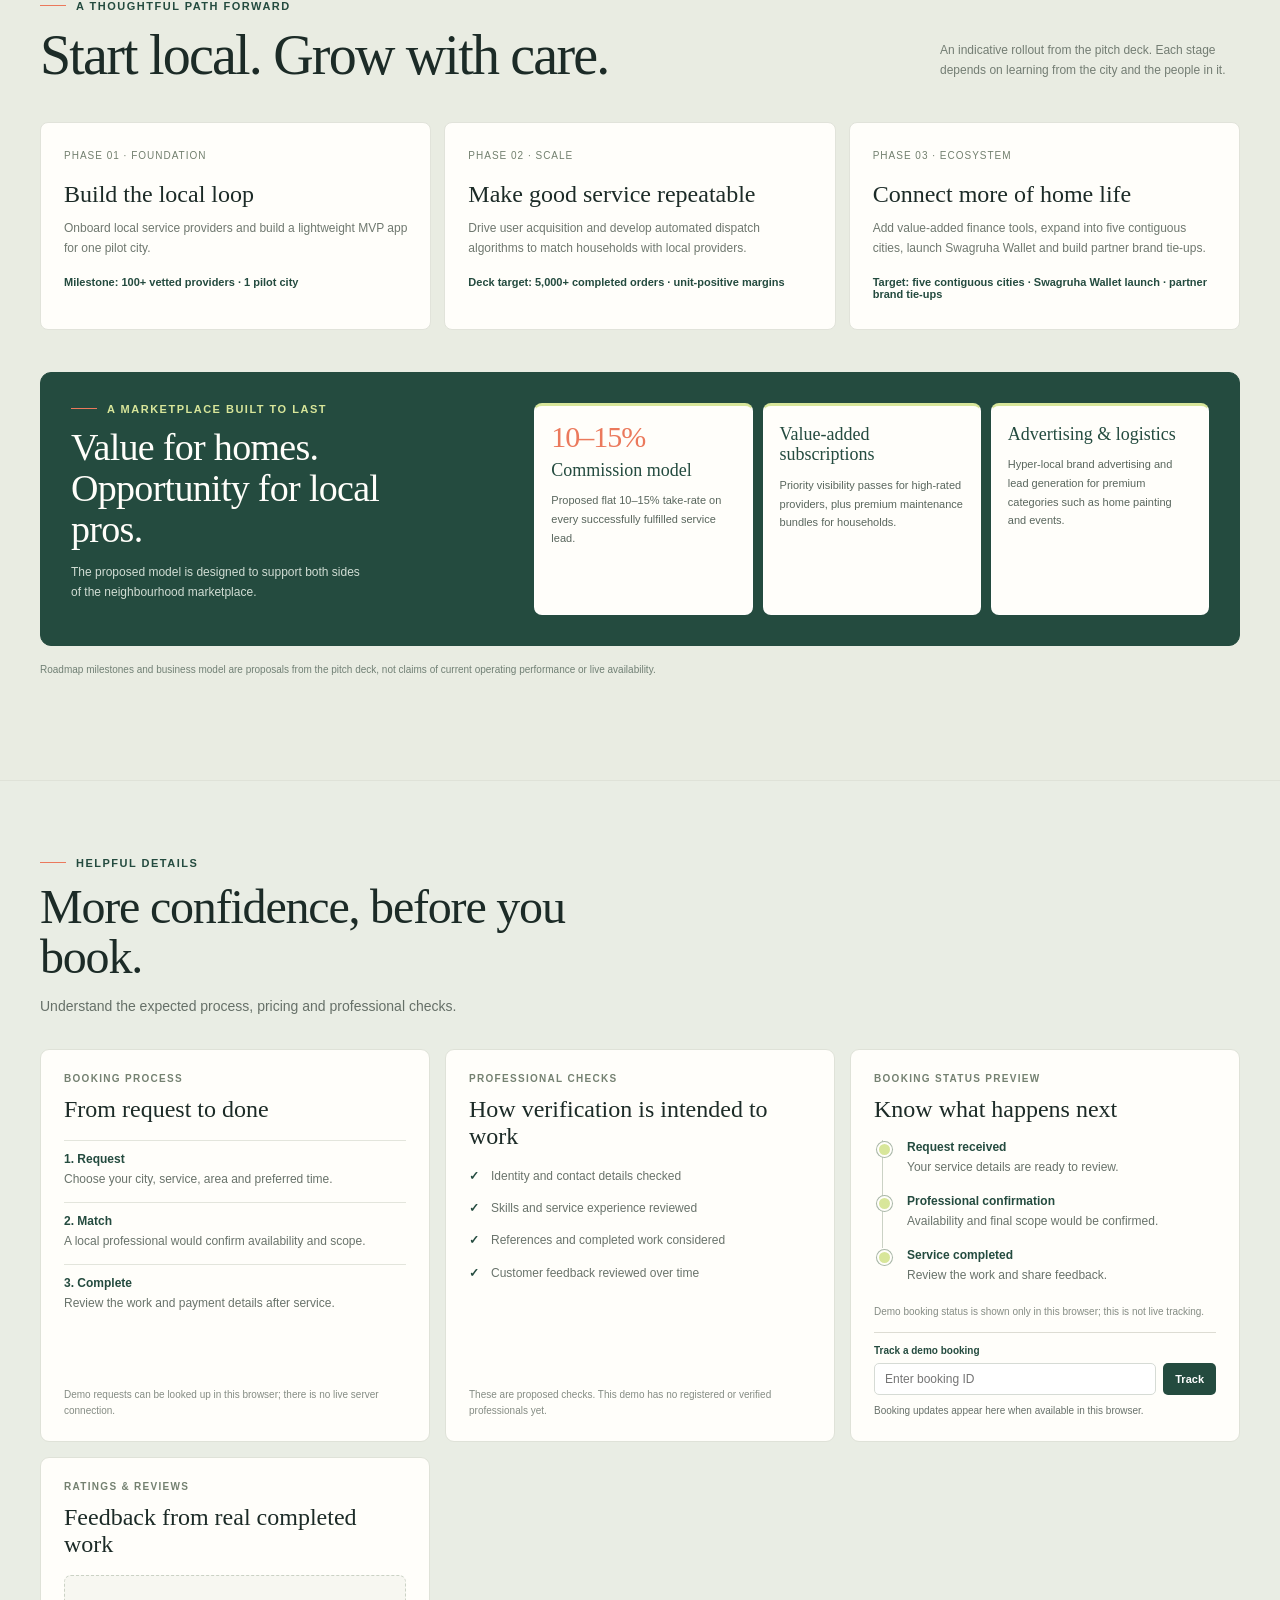
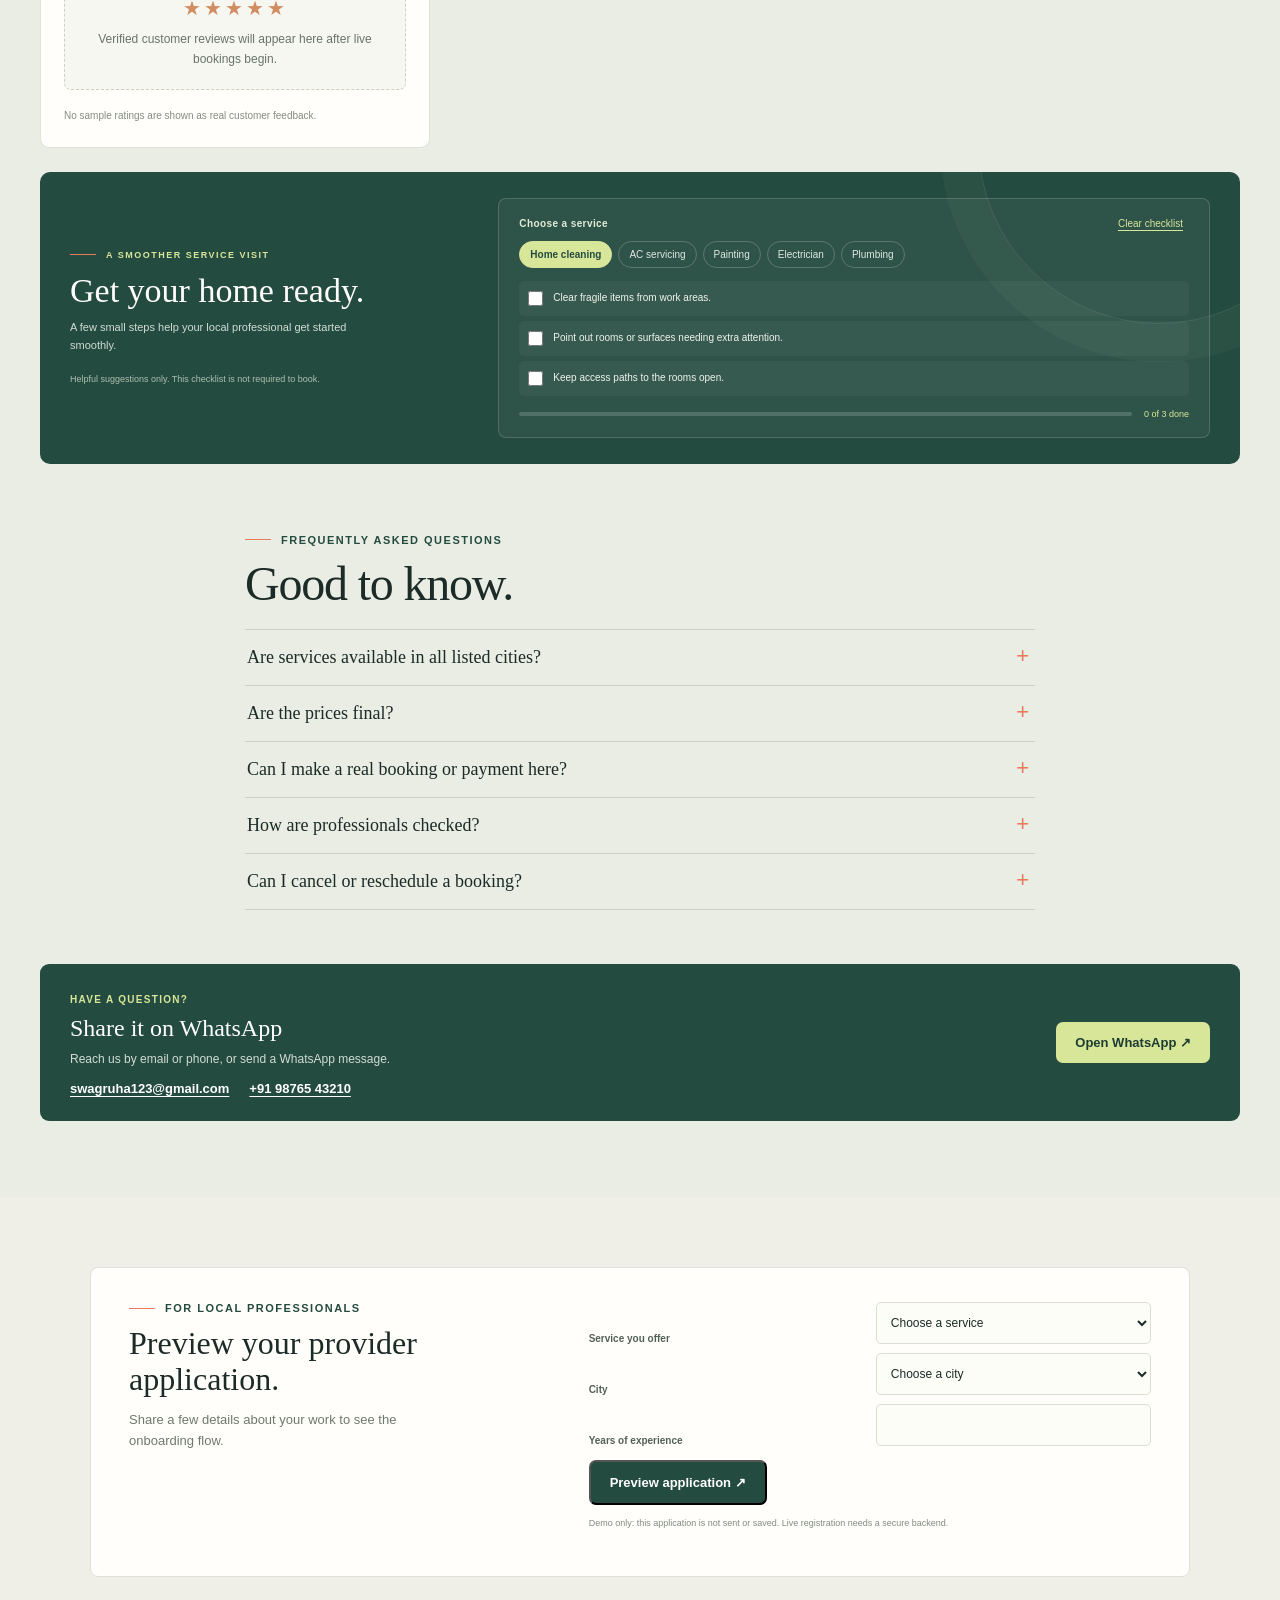
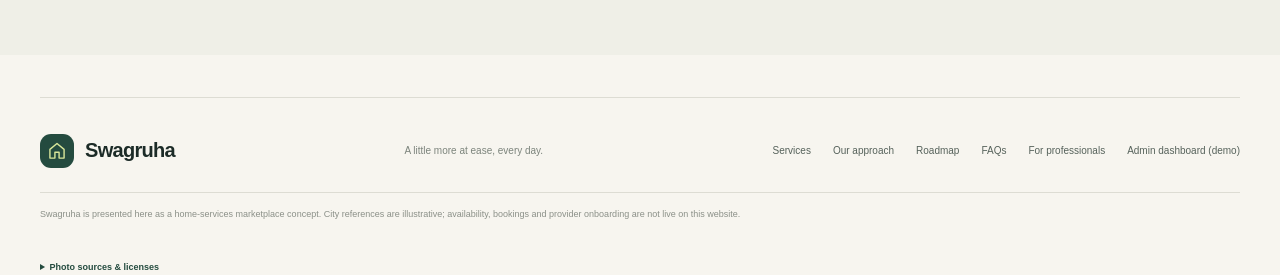
==== commit 90c291b3: "Update city landmark photos Add the Kailasagiri photo and corrected city landmark images; update the" ====
--- a/index.html
+++ b/index.html
@@ -7,7 +7,7 @@
 <meta name="description" content="Swagruha brings everyday home services and trusted local professionals together for India's next-generation cities.">
 <title>Swagruha — Good help. Close to home.</title>
 <link rel="stylesheet" href="styles.css?v=30">
-<script src="script.js?v=28" defer></script>
+<script src="script.js?v=29" defer></script>
 
 </head>
 <body>
@@ -43,7 +43,7 @@
 
 <section class="split" id="why"><div class="wrap section story"><div class="story-visual"><img class="story-photo" src="assets/story/swagraha-home-interior.png?v=2" alt="A warm, sunlit Indian living room with sage-green furnishings and natural wood" loading="eager" fetchpriority="high" decoding="async"></div>
 <div class="story-copy"><div class="eyebrow">The Swagruha difference</div><h2>Your home deserves a little more care.</h2><p>Finding reliable help should feel easy. Swagruha is designed to bring local know-how and household needs together, with a more considered experience from discovery to done.</p><div class="benefits"><div class="benefit"><b>People you can trust</b><span>A focus on vetted local professionals and dependable service.</span></div><div class="benefit"><b>Pricing with clarity</b><span>Fair, transparent rates help you know what to expect.</span></div><div class="benefit"><b>Local, by design</b><span>Services shaped around the way neighbourhoods really work.</span></div><div class="benefit"><b>Better for everyone</b><span>Helping skilled professionals build visibility and steadier work.</span></div></div></div></div></section>
-<section class="wrap cities" id="cities"><div class="cities-intro"><div class="eyebrow">Growing city focus</div><h2>Built around the character of each city.</h2><p>Swagruha is designed for growing cities. These locations represent focus markets and possible expansion areas for a local-first home-services network.</p></div><div class="city-grid"><article class="city-card" role="button" tabindex="0" aria-pressed="false" aria-label="Choose Visakhapatnam" data-city="Visakhapatnam"><img class="city-photo" src="assets/cities/visakhapatnam-kailasagiri.jpg" onerror="this.onerror=null;this.src='visakhapatnam.jpg'" alt="Shiva and Parvati statues at Kailasagiri Hill Park, Visakhapatnam" loading="lazy" decoding="async"><span class="city-index">01 / ANDHRA PRADESH</span><span class="city-name">Visakhapatnam</span><span class="city-landmark" data-landmark="visakhapatnam">Kailasagiri Hill Park · Shiva and Parvati statues</span><span class="city-mark">విశాఖపట్నం</span><span class="city-line"></span></article><article class="city-card" role="button" tabindex="0" aria-label="Choose Hyderabad" data-city="Hyderabad"><img class="city-photo" src="assets/cities/hyderabad-straight.png" onerror="this.onerror=null;this.src='hyderabad.jpg'" alt="Charminar in Hyderabad" loading="lazy" decoding="async"><span class="city-index">02 / TELANGANA</span><span class="city-name">Hyderabad</span><span class="city-landmark" data-landmark="hyderabad">Charminar</span><span class="city-mark">హైదరాబాద్</span><span class="city-line"></span></article><article class="city-card" role="button" tabindex="0" aria-label="Choose Brahmapur" data-city="Brahmapur"><img class="city-photo" src="assets/cities/brahmapur.jpg" onerror="this.onerror=null;this.src='brahmapur.jpg'" alt="Gopalpur Sea Beach near Brahmapur" loading="lazy" decoding="async"><span class="city-index">03 / ODISHA</span><span class="city-name">Brahmapur</span><span class="city-landmark" data-landmark="brahmapur">Gopalpur Sea Beach</span><span class="city-mark">ବ୍ରହ୍ମପୁର</span><span class="city-line"></span></article><article class="city-card" role="button" tabindex="0" aria-label="Choose Bhubaneswar" data-city="Bhubaneswar"><img class="city-photo" src="assets/cities/bhubaneswar.jpg" onerror="this.onerror=null;this.src='bhubaneswar.jpg'" alt="Lingaraj Temple in Bhubaneswar" loading="lazy" decoding="async"><span class="city-index">04 / ODISHA</span><span class="city-name">Bhubaneswar</span><span class="city-landmark" data-landmark="bhubaneswar">Lingaraj Temple</span><span class="city-mark">ଭୁବନେଶ୍ୱର</span><span class="city-line"></span></article><article class="city-card" role="button" tabindex="0" aria-label="Choose Indore" data-city="Indore"><img class="city-photo" src="assets/cities/indore-straight.png" onerror="this.onerror=null;this.src='indore.jpg'" alt="Rajwada Palace in Indore" loading="lazy" decoding="async"><span class="city-index">05 / CENTRAL</span><span class="city-name">Indore</span><span class="city-landmark" data-landmark="indore">Rajwada Palace</span><span class="city-mark">इंदौर</span><span class="city-line"></span></article><article class="city-card" role="button" tabindex="0" aria-label="Choose Guntur" data-city="Guntur"><img class="city-photo" src="assets/cities/guntur-straight.png" onerror="this.onerror=null;this.src='guntur.jpg'" alt="Jinnah Tower in Guntur" loading="lazy" decoding="async"><span class="city-index">06 / ANDHRA PRADESH</span><span class="city-name">Guntur</span><span class="city-landmark" data-landmark="guntur">Jinnah Tower</span><span class="city-mark">గుంటూరు</span><span class="city-line"></span></article><article class="city-card" role="button" tabindex="0" aria-label="Choose Nashik" data-city="Nashik"><img class="city-photo" src="assets/cities/nashik.jpg" onerror="this.onerror=null;this.src='nashik.jpg'" alt="Ramkund on the Godavari River in Nashik" loading="lazy" decoding="async"><span class="city-index">07 / WEST</span><span class="city-name">Nashik</span><span class="city-landmark" data-landmark="nashik">Ramkund</span><span class="city-mark">नाशिक</span><span class="city-line"></span></article><article class="city-card" role="button" tabindex="0" aria-label="Choose Mumbai" data-city="Mumbai"><img class="city-photo" src="assets/cities/mumbai.jpg" onerror="this.onerror=null;this.src='mumbai.jpg'" alt="Gateway of India in Mumbai" loading="lazy" decoding="async"><span class="city-index">08 / MAHARASHTRA</span><span class="city-name">Mumbai</span><span class="city-landmark" data-landmark="mumbai">Gateway of India</span><span class="city-mark">मुंबई</span><span class="city-line"></span></article><article class="city-card" role="button" tabindex="0" aria-label="Choose Bangalore" data-city="Bangalore"><img class="city-photo" src="assets/cities/bangalore.jpg" onerror="this.onerror=null;this.src='bangalore.jpg'" alt="Vidhana Soudha in Bangalore" loading="lazy" decoding="async"><span class="city-index">09 / KARNATAKA</span><span class="city-name">Bangalore</span><span class="city-landmark" data-landmark="bangalore">Vidhana Soudha</span><span class="city-mark">ಬೆಂಗಳೂರು</span><span class="city-line"></span></article><article class="city-card" role="button" tabindex="0" aria-label="Choose Chennai" data-city="Chennai"><img class="city-photo" src="assets/cities/chennai.jpg" onerror="this.onerror=null;this.src='chennai.jpg'" alt="Marina Beach in Chennai" loading="lazy" decoding="async"><span class="city-index">10 / TAMIL NADU</span><span class="city-name">Chennai</span><span class="city-landmark" data-landmark="chennai">Marina Beach</span><span class="city-mark">சென்னை</span><span class="city-line"></span></article><article class="city-card" role="button" tabindex="0" aria-label="Choose Delhi" data-city="Delhi"><img class="city-photo" src="assets/cities/delhi-straight.png" onerror="this.onerror=null;this.src='delhi.jpg'" alt="India Gate in Delhi" loading="lazy" decoding="async"><span class="city-index">11 / DELHI</span><span class="city-name">Delhi</span><span class="city-landmark" data-landmark="delhi">India Gate</span><span class="city-mark">दिल्ली</span><span class="city-line"></span></article><article class="city-card" role="button" tabindex="0" aria-label="Choose Vijayawada" data-city="Vijayawada"><img class="city-photo" src="assets/cities/vijayawada-straight.png" onerror="this.onerror=null;this.src='vijayawada.jpg'" alt="Kanaka Durga Temple in Vijayawada" loading="lazy" decoding="async"><span class="city-index">12 / ANDHRA PRADESH</span><span class="city-name">Vijayawada</span><span class="city-landmark" data-landmark="vijayawada">Kanaka Durga Temple</span><span class="city-mark">విజయవాడ</span><span class="city-line"></span></article></div></section>
+<section class="wrap cities" id="cities"><div class="cities-intro"><div class="eyebrow">Growing city focus</div><h2>Built around the character of each city.</h2><p>Swagruha is designed for growing cities. These locations represent focus markets and possible expansion areas for a local-first home-services network.</p></div><div class="city-grid"><article class="city-card" role="button" tabindex="0" aria-pressed="false" aria-label="Choose Visakhapatnam" data-city="Visakhapatnam"><img class="city-photo" src="visakhapatnam-kailasagiri.jpg" onerror="this.onerror=null;this.src='visakhapatnam.jpg'" alt="Shiva and Parvati statues at Kailasagiri Hill Park, Visakhapatnam" loading="lazy" decoding="async"><span class="city-index">01 / ANDHRA PRADESH</span><span class="city-name">Visakhapatnam</span><span class="city-landmark" data-landmark="visakhapatnam">Kailasagiri Hill Park · Shiva and Parvati statues</span><span class="city-mark">విశాఖపట్నం</span><span class="city-line"></span></article><article class="city-card" role="button" tabindex="0" aria-label="Choose Hyderabad" data-city="Hyderabad"><img class="city-photo" src="hyderabad-straight.png" onerror="this.onerror=null;this.src='hyderabad.jpg'" alt="Charminar in Hyderabad" loading="lazy" decoding="async"><span class="city-index">02 / TELANGANA</span><span class="city-name">Hyderabad</span><span class="city-landmark" data-landmark="hyderabad">Charminar</span><span class="city-mark">హైదరాబాద్</span><span class="city-line"></span></article><article class="city-card" role="button" tabindex="0" aria-label="Choose Brahmapur" data-city="Brahmapur"><img class="city-photo" src="assets/cities/brahmapur.jpg" onerror="this.onerror=null;this.src='brahmapur.jpg'" alt="Gopalpur Sea Beach near Brahmapur" loading="lazy" decoding="async"><span class="city-index">03 / ODISHA</span><span class="city-name">Brahmapur</span><span class="city-landmark" data-landmark="brahmapur">Gopalpur Sea Beach</span><span class="city-mark">ବ୍ରହ୍ମପୁର</span><span class="city-line"></span></article><article class="city-card" role="button" tabindex="0" aria-label="Choose Bhubaneswar" data-city="Bhubaneswar"><img class="city-photo" src="assets/cities/bhubaneswar.jpg" onerror="this.onerror=null;this.src='bhubaneswar.jpg'" alt="Lingaraj Temple in Bhubaneswar" loading="lazy" decoding="async"><span class="city-index">04 / ODISHA</span><span class="city-name">Bhubaneswar</span><span class="city-landmark" data-landmark="bhubaneswar">Lingaraj Temple</span><span class="city-mark">ଭୁବନେଶ୍ୱର</span><span class="city-line"></span></article><article class="city-card" role="button" tabindex="0" aria-label="Choose Indore" data-city="Indore"><img class="city-photo" src="indore-straight.png" onerror="this.onerror=null;this.src='indore.jpg'" alt="Rajwada Palace in Indore" loading="lazy" decoding="async"><span class="city-index">05 / CENTRAL</span><span class="city-name">Indore</span><span class="city-landmark" data-landmark="indore">Rajwada Palace</span><span class="city-mark">इंदौर</span><span class="city-line"></span></article><article class="city-card" role="button" tabindex="0" aria-label="Choose Guntur" data-city="Guntur"><img class="city-photo" src="guntur-straight.png" onerror="this.onerror=null;this.src='guntur.jpg'" alt="Jinnah Tower in Guntur" loading="lazy" decoding="async"><span class="city-index">06 / ANDHRA PRADESH</span><span class="city-name">Guntur</span><span class="city-landmark" data-landmark="guntur">Jinnah Tower</span><span class="city-mark">గుంటూరు</span><span class="city-line"></span></article><article class="city-card" role="button" tabindex="0" aria-label="Choose Nashik" data-city="Nashik"><img class="city-photo" src="assets/cities/nashik.jpg" onerror="this.onerror=null;this.src='nashik.jpg'" alt="Ramkund on the Godavari River in Nashik" loading="lazy" decoding="async"><span class="city-index">07 / WEST</span><span class="city-name">Nashik</span><span class="city-landmark" data-landmark="nashik">Ramkund</span><span class="city-mark">नाशिक</span><span class="city-line"></span></article><article class="city-card" role="button" tabindex="0" aria-label="Choose Mumbai" data-city="Mumbai"><img class="city-photo" src="assets/cities/mumbai.jpg" onerror="this.onerror=null;this.src='mumbai.jpg'" alt="Gateway of India in Mumbai" loading="lazy" decoding="async"><span class="city-index">08 / MAHARASHTRA</span><span class="city-name">Mumbai</span><span class="city-landmark" data-landmark="mumbai">Gateway of India</span><span class="city-mark">मुंबई</span><span class="city-line"></span></article><article class="city-card" role="button" tabindex="0" aria-label="Choose Bangalore" data-city="Bangalore"><img class="city-photo" src="assets/cities/bangalore.jpg" onerror="this.onerror=null;this.src='bangalore.jpg'" alt="Vidhana Soudha in Bangalore" loading="lazy" decoding="async"><span class="city-index">09 / KARNATAKA</span><span class="city-name">Bangalore</span><span class="city-landmark" data-landmark="bangalore">Vidhana Soudha</span><span class="city-mark">ಬೆಂಗಳೂರು</span><span class="city-line"></span></article><article class="city-card" role="button" tabindex="0" aria-label="Choose Chennai" data-city="Chennai"><img class="city-photo" src="assets/cities/chennai.jpg" onerror="this.onerror=null;this.src='chennai.jpg'" alt="Marina Beach in Chennai" loading="lazy" decoding="async"><span class="city-index">10 / TAMIL NADU</span><span class="city-name">Chennai</span><span class="city-landmark" data-landmark="chennai">Marina Beach</span><span class="city-mark">சென்னை</span><span class="city-line"></span></article><article class="city-card" role="button" tabindex="0" aria-label="Choose Delhi" data-city="Delhi"><img class="city-photo" src="delhi-straight.png" onerror="this.onerror=null;this.src='delhi.jpg'" alt="India Gate in Delhi" loading="lazy" decoding="async"><span class="city-index">11 / DELHI</span><span class="city-name">Delhi</span><span class="city-landmark" data-landmark="delhi">India Gate</span><span class="city-mark">दिल्ली</span><span class="city-line"></span></article><article class="city-card" role="button" tabindex="0" aria-label="Choose Vijayawada" data-city="Vijayawada"><img class="city-photo" src="vijayawada-straight.png" onerror="this.onerror=null;this.src='vijayawada.jpg'" alt="Kanaka Durga Temple in Vijayawada" loading="lazy" decoding="async"><span class="city-index">12 / ANDHRA PRADESH</span><span class="city-name">Vijayawada</span><span class="city-landmark" data-landmark="vijayawada">Kanaka Durga Temple</span><span class="city-mark">విజయవాడ</span><span class="city-line"></span></article></div></section>
 <section class="roadmap" id="roadmap"><div class="wrap"><div class="roadmap-head"><div><div class="eyebrow">A thoughtful path forward</div><h2>Start local. Grow with care.</h2></div><p>An indicative rollout from the pitch deck. Each stage depends on learning from the city and the people in it.</p></div><div class="roadmap-grid"><article class="roadmap-card"><span class="phase">Phase 01 · Foundation</span><h3>Build the local loop</h3><p>Onboard local service providers and build a lightweight MVP app for one pilot city.</p><span class="goal">Milestone: 100+ vetted providers · 1 pilot city</span></article><article class="roadmap-card"><span class="phase">Phase 02 · Scale</span><h3>Make good service repeatable</h3><p>Drive user acquisition and develop automated dispatch algorithms to match households with local providers.</p><span class="goal">Deck target: 5,000+ completed orders · unit-positive margins</span></article><article class="roadmap-card"><span class="phase">Phase 03 · Ecosystem</span><h3>Connect more of home life</h3><p>Add value-added finance tools, expand into five contiguous cities, launch Swagruha Wallet and build partner brand tie-ups.</p><span class="goal">Target: five contiguous cities · Swagruha Wallet launch · partner brand tie-ups</span></article></div><div class="model-row"><div><div class="eyebrow">A marketplace built to last</div><h3>Value for homes.<br>Opportunity for local pros.</h3><p>The proposed model is designed to support both sides of the neighbourhood marketplace.</p></div><div class="model-list"><div class="model-item"><b>Commission model</b><span>Proposed flat 10–15% take-rate on every successfully fulfilled service lead.</span></div><div class="model-item"><b>Value-added subscriptions</b><span>Priority visibility passes for high-rated providers, plus premium maintenance bundles for households.</span></div><div class="model-item"><b>Advertising & logistics</b><span>Hyper-local brand advertising and lead generation for premium categories such as home painting and events.</span></div></div></div><p class="roadmap-note">Roadmap milestones and business model are proposals from the pitch deck, not claims of current operating performance or live availability.</p></div></section>
 <section class="trust-details" id="trust-details"><div class="wrap"><div class="extras-heading"><div class="eyebrow">Helpful details</div><h2>More confidence, before you book.</h2><p>Understand the expected process, pricing and professional checks.</p></div><div class="trust-detail-grid"><article class="trust-detail-card" id="booking-flow"><span class="detail-kicker">Booking process</span><h3>From request to done</h3><ol class="booking-steps"><li><b>1. Request</b><span>Choose your city, service, area and preferred time.</span></li><li><b>2. Match</b><span>A local professional would confirm availability and scope.</span></li><li><b>3. Complete</b><span>Review the work and payment details after service.</span></li></ol><p class="detail-disclaimer">Demo requests can be looked up in this browser; there is no live server connection.</p></article><article class="trust-detail-card" id="verification"><span class="detail-kicker">Professional checks</span><h3>How verification is intended to work</h3><ul class="check-list"><li>Identity and contact details checked</li><li>Skills and service experience reviewed</li><li>References and completed work considered</li><li>Customer feedback reviewed over time</li></ul><p class="detail-disclaimer">These are proposed checks. This demo has no registered or verified professionals yet.</p></article><article class="trust-detail-card" id="status-preview"><span class="detail-kicker">Booking status preview</span><h3>Know what happens next</h3><ol class="status-track"><li><b>Request received</b><span>Your service details are ready to review.</span></li><li><b>Professional confirmation</b><span>Availability and final scope would be confirmed.</span></li><li><b>Service completed</b><span>Review the work and share feedback.</span></li></ol><p class="detail-disclaimer">Demo booking status is shown only in this browser; this is not live tracking.</p><form class="demo-track-form" id="demoTrackForm"><label for="trackBookingId">Track a demo booking</label><div><input id="trackBookingId" type="text" placeholder="Enter booking ID" autocomplete="off"><button type="submit">Track</button></div><p id="trackBookingResult" class="track-result" role="status" aria-live="polite">Booking updates appear here when available in this browser.</p></form></article><article class="trust-detail-card reviews-card" id="reviews"><span class="detail-kicker">Ratings &amp; reviews</span><h3>Feedback from real completed work</h3><div class="reviews-empty"><span class="review-stars" aria-hidden="true">★★★★★</span><p>Verified customer reviews will appear here after live bookings begin.</p></div><p class="detail-disclaimer">No sample ratings are shown as real customer feedback.</p></article></div><section class="visit-prep" id="visit-prep" aria-labelledby="visitPrepTitle"><div class="prep-intro"><div class="eyebrow" id="prepEyebrow">A smoother service visit</div><h3 id="visitPrepTitle">Get your home ready.</h3><p id="prepIntroText">A few small steps help your local professional get started smoothly.</p><p class="prep-note" id="prepNote">Helpful suggestions only. This checklist is not required to book.</p></div><div class="prep-widget"><div class="prep-widget-head"><span id="prepChooseLabel">Choose a service</span><button id="clearPrepChecklist" type="button">Clear checklist</button></div><div class="prep-service-tabs" role="tablist" aria-label="Choose a service to prepare for"><button type="button" role="tab" aria-selected="true" data-prep-service="home_cleaning">Home cleaning</button><button type="button" role="tab" aria-selected="false" data-prep-service="ac_servicing">AC servicing</button><button type="button" role="tab" aria-selected="false" data-prep-service="painting">Painting</button><button type="button" role="tab" aria-selected="false" data-prep-service="electrician">Electrician</button><button type="button" role="tab" aria-selected="false" data-prep-service="plumbing">Plumbing</button></div><ul class="prep-checklist" id="prepChecklist"></ul><div class="prep-progress"><span class="prep-progress-track"><span id="prepProgressBar"></span></span><span id="prepProgressLabel" aria-live="polite">0 of 3 done</span></div></div></section><div class="faq-wrap" id="faq"><div class="faq-heading"><div class="eyebrow">Frequently asked questions</div><h2>Good to know.</h2></div><details class="faq-item"><summary>Are services available in all listed cities?</summary><p>The cities show focus and possible expansion markets. Current service availability is not confirmed.</p></details><details class="faq-item"><summary>Are the prices final?</summary><p>No. Price ranges are illustrative estimates for this website preview. A real professional would confirm the scope and final quote.</p></details><details class="faq-item"><summary>Can I make a real booking or payment here?</summary><p>No. This is a front-end demo. Booking requests are not sent or saved, and no payment is processed.</p></details><details class="faq-item"><summary>How are professionals checked?</summary><p>The verification card describes the intended approach. Live onboarding and background checks are not active in this demo.</p></details><details class="faq-item"><summary>Can I cancel or reschedule a booking?</summary><p>This website is a demo and does not send real bookings. A live service should show cancellation and rescheduling terms before confirmation.</p></details></div><div class="contact-strip"><div><span class="detail-kicker">Have a question?</span><h3>Share it on WhatsApp</h3><p>Reach us by email or phone, or send a WhatsApp message.</p><div class="contact-details"><a href="mailto:swagruha123@gmail.com">swagruha123@gmail.com</a><a href="tel:+919876543210">+91 98765 43210</a></div></div><a class="button whatsapp-button" href="https://wa.me/919876543210?text=Hi%20Swagruha%2C%20I%20have%20a%20question%20about%20home%20services." target="_blank" rel="noopener noreferrer">Open WhatsApp ↗</a></div></div></section>
 <section class="provider-onboard" id="provider-application"><div class="provider-apply"><div><div class="eyebrow">For local professionals</div><h3>Preview your provider application.</h3><p>Share a few details about your work to see the onboarding flow.</p></div><form id="providerForm" class="provider-form"><label for="providerService">Service you offer</label><select id="providerService" required><option value="">Choose a service</option><option>Plumbing</option><option>Painting</option><option>Car &amp; bike wash</option><option>Dry cleaning</option><option>Home decor</option><option>Electrician</option><option>Cook</option><option>Home cleaning</option><option>AC servicing</option></select><label for="providerCity">City</label><select id="providerCity" required><option value="">Choose a city</option><option>Visakhapatnam</option><option>Hyderabad</option><option>Brahmapur</option><option>Bhubaneswar</option><option>Indore</option><option>Guntur</option><option>Nashik</option><option>Mumbai</option><option>Bangalore</option><option>Chennai</option><option>Delhi</option><option>Vijayawada</option></select><label for="providerExperience">Years of experience</label><input id="providerExperience" type="number" min="0" max="60" required><button class="button" type="submit">Preview application ↗</button><p class="provider-form-note">Demo only: this application is not sent or saved. Live registration needs a secure backend.</p><p id="providerFormStatus" class="form-status" role="status" aria-live="polite"></p></form></div></section>
--- a/styles.css
+++ b/styles.css
@@ -221,3 +221,7 @@
 @media(max-width:640px){.demo-track-form>div{gap:5px}.demo-track-form input{font-size:11px;padding:7px}.demo-track-form button{padding:7px 10px}}
 .track-result{white-space:pre-line}
 .story-visual{isolation:isolate;background:#dfe8dc}.story-photo{position:absolute;inset:0;width:100%;height:100%;object-fit:cover;object-position:center 44%;display:block}.story-visual .visual-tag{box-shadow:0 3px 12px rgba(20,40,32,.1);background:rgba(255,254,250,.94)}
+
+/* City landmark cards: consistent, crisp photo framing */
+.city-photo{object-fit:cover;object-position:50% 45%;image-rendering:auto;filter:contrast(1.07) saturate(1.08);backface-visibility:hidden}
+@media(max-width:640px){.city-photo{object-position:center 44%}}
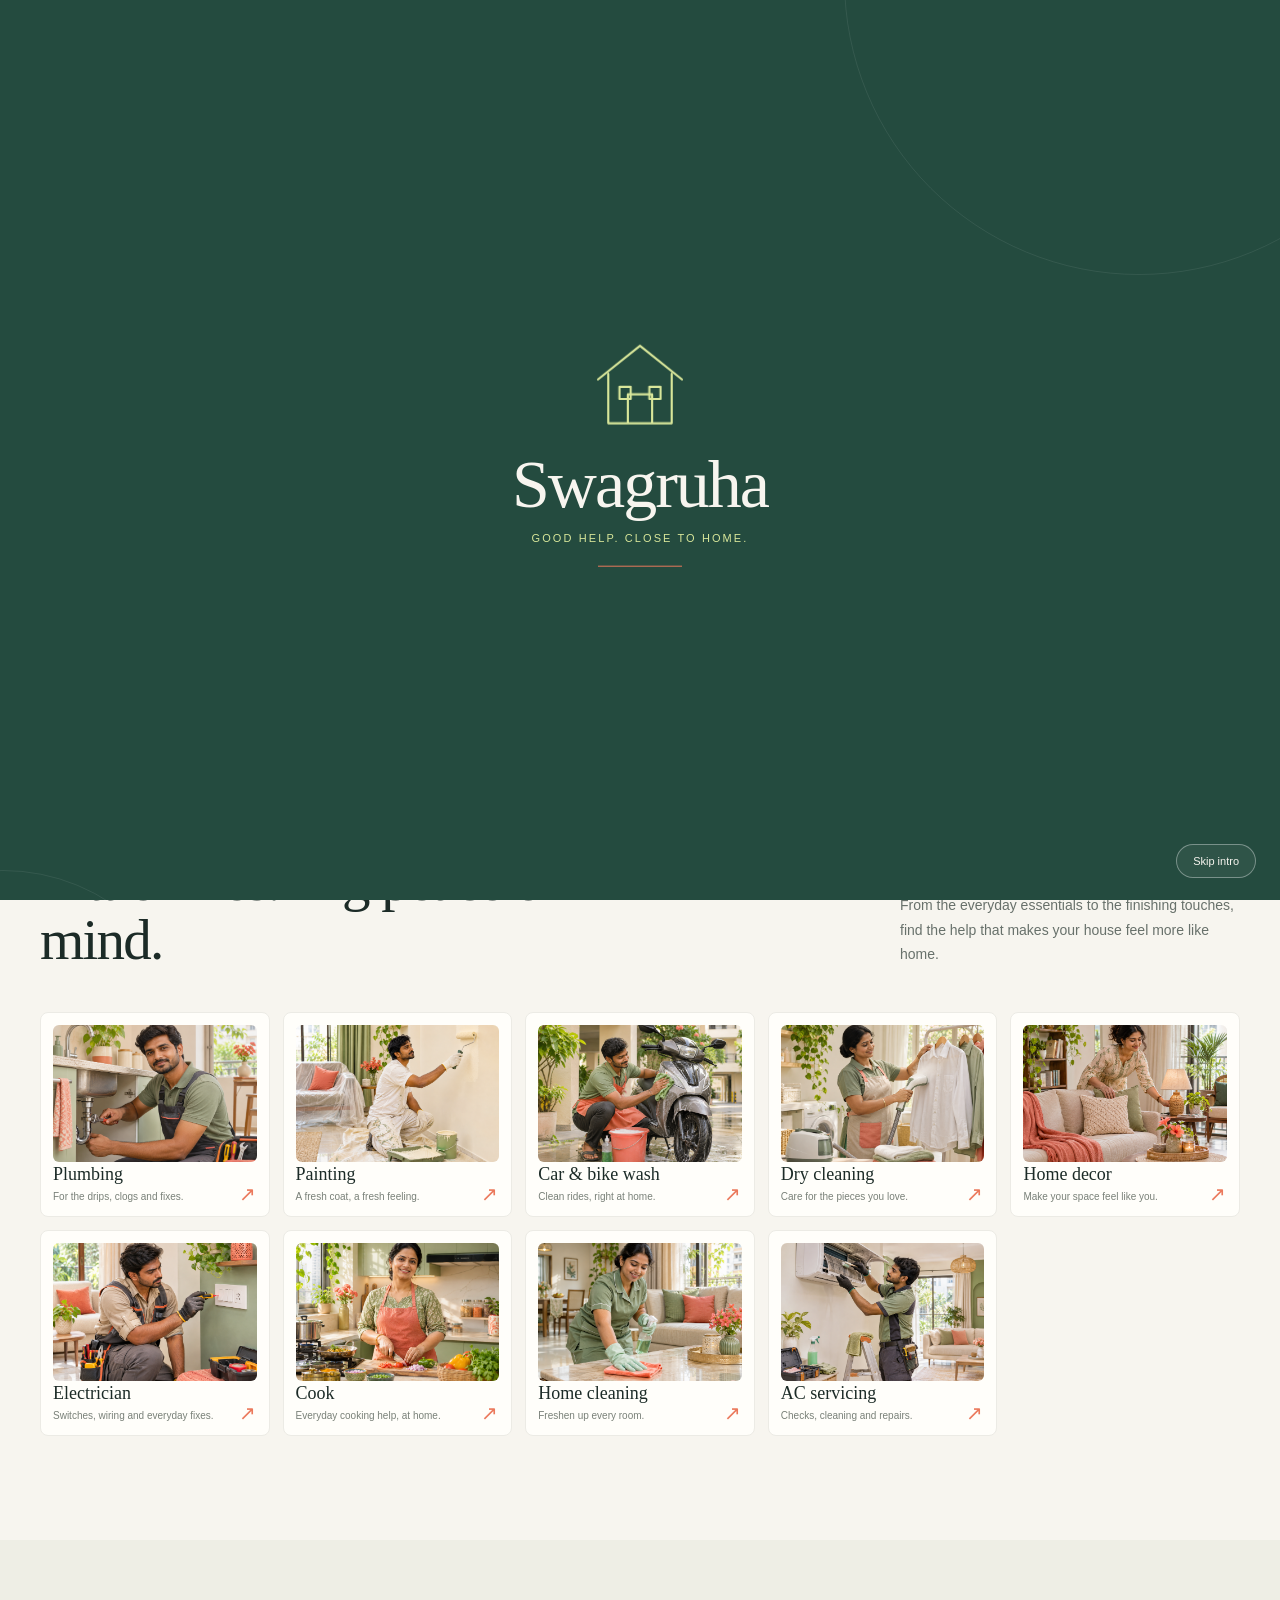
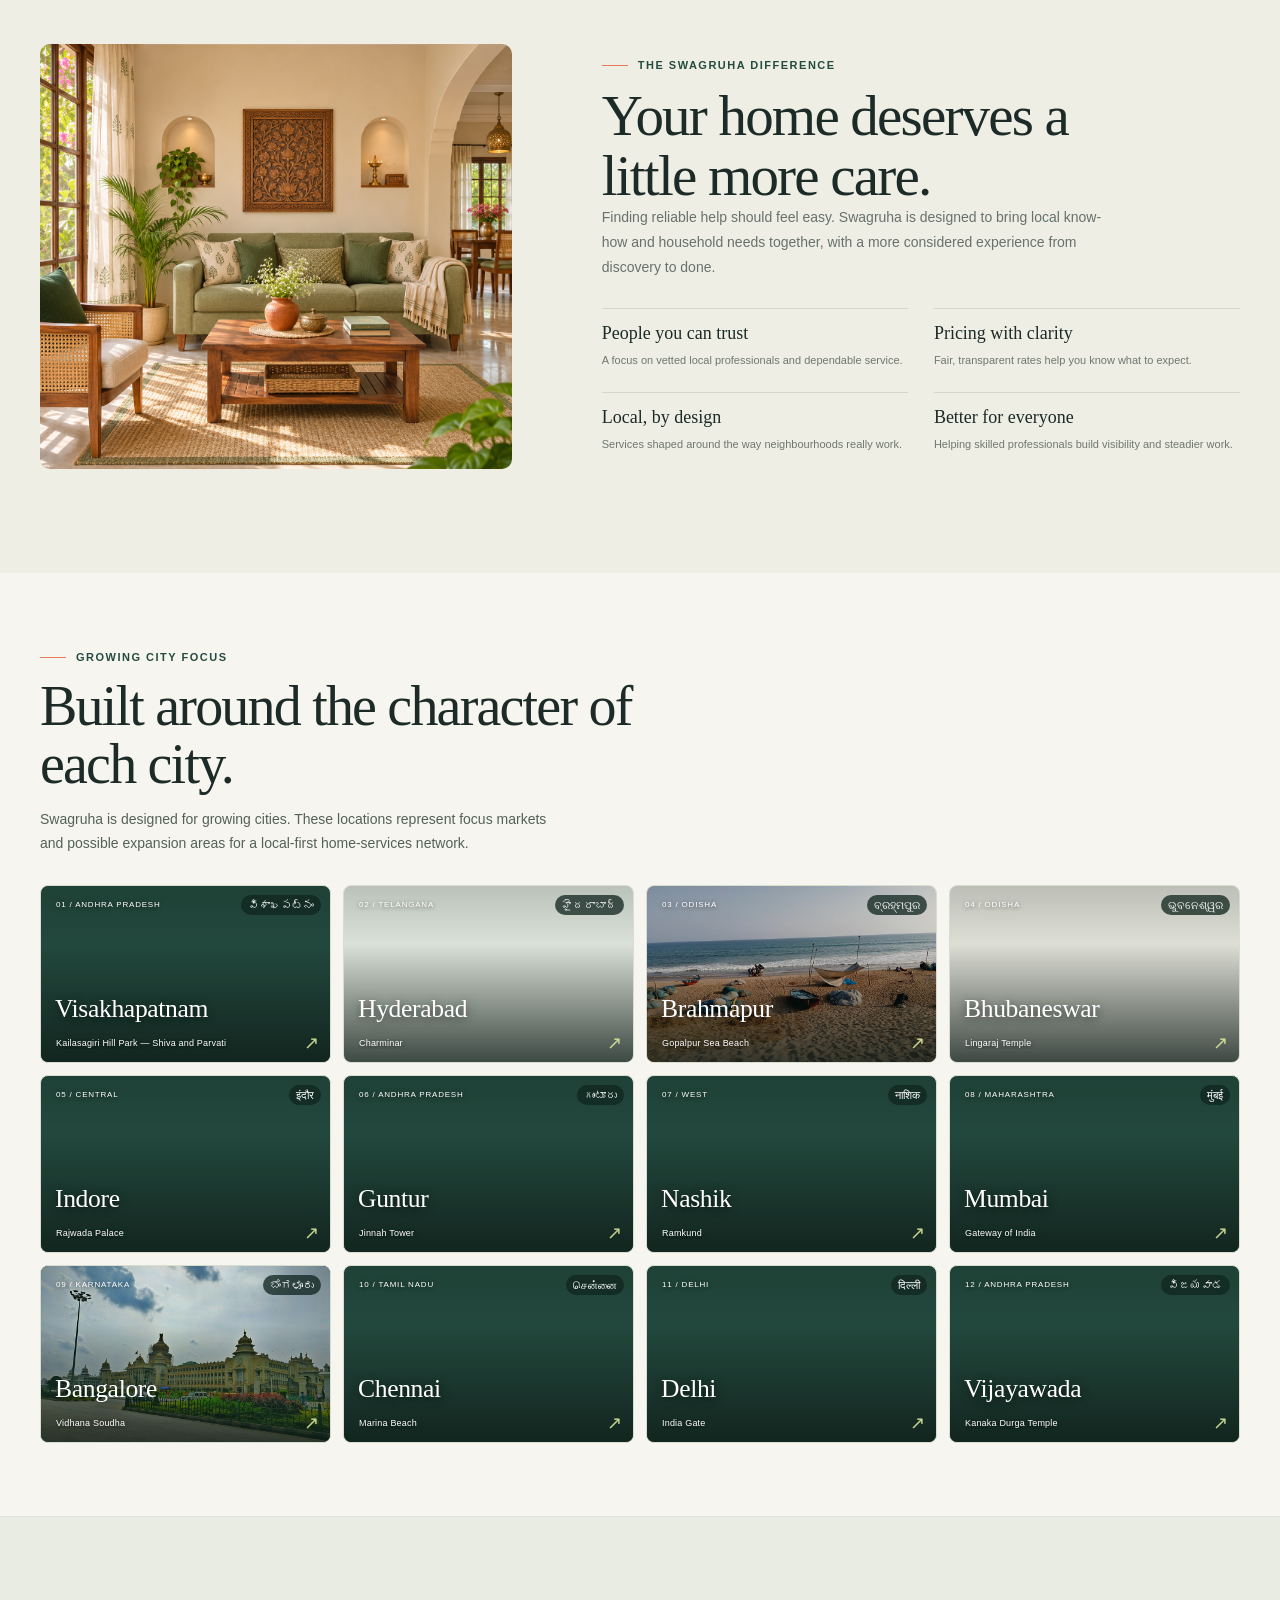
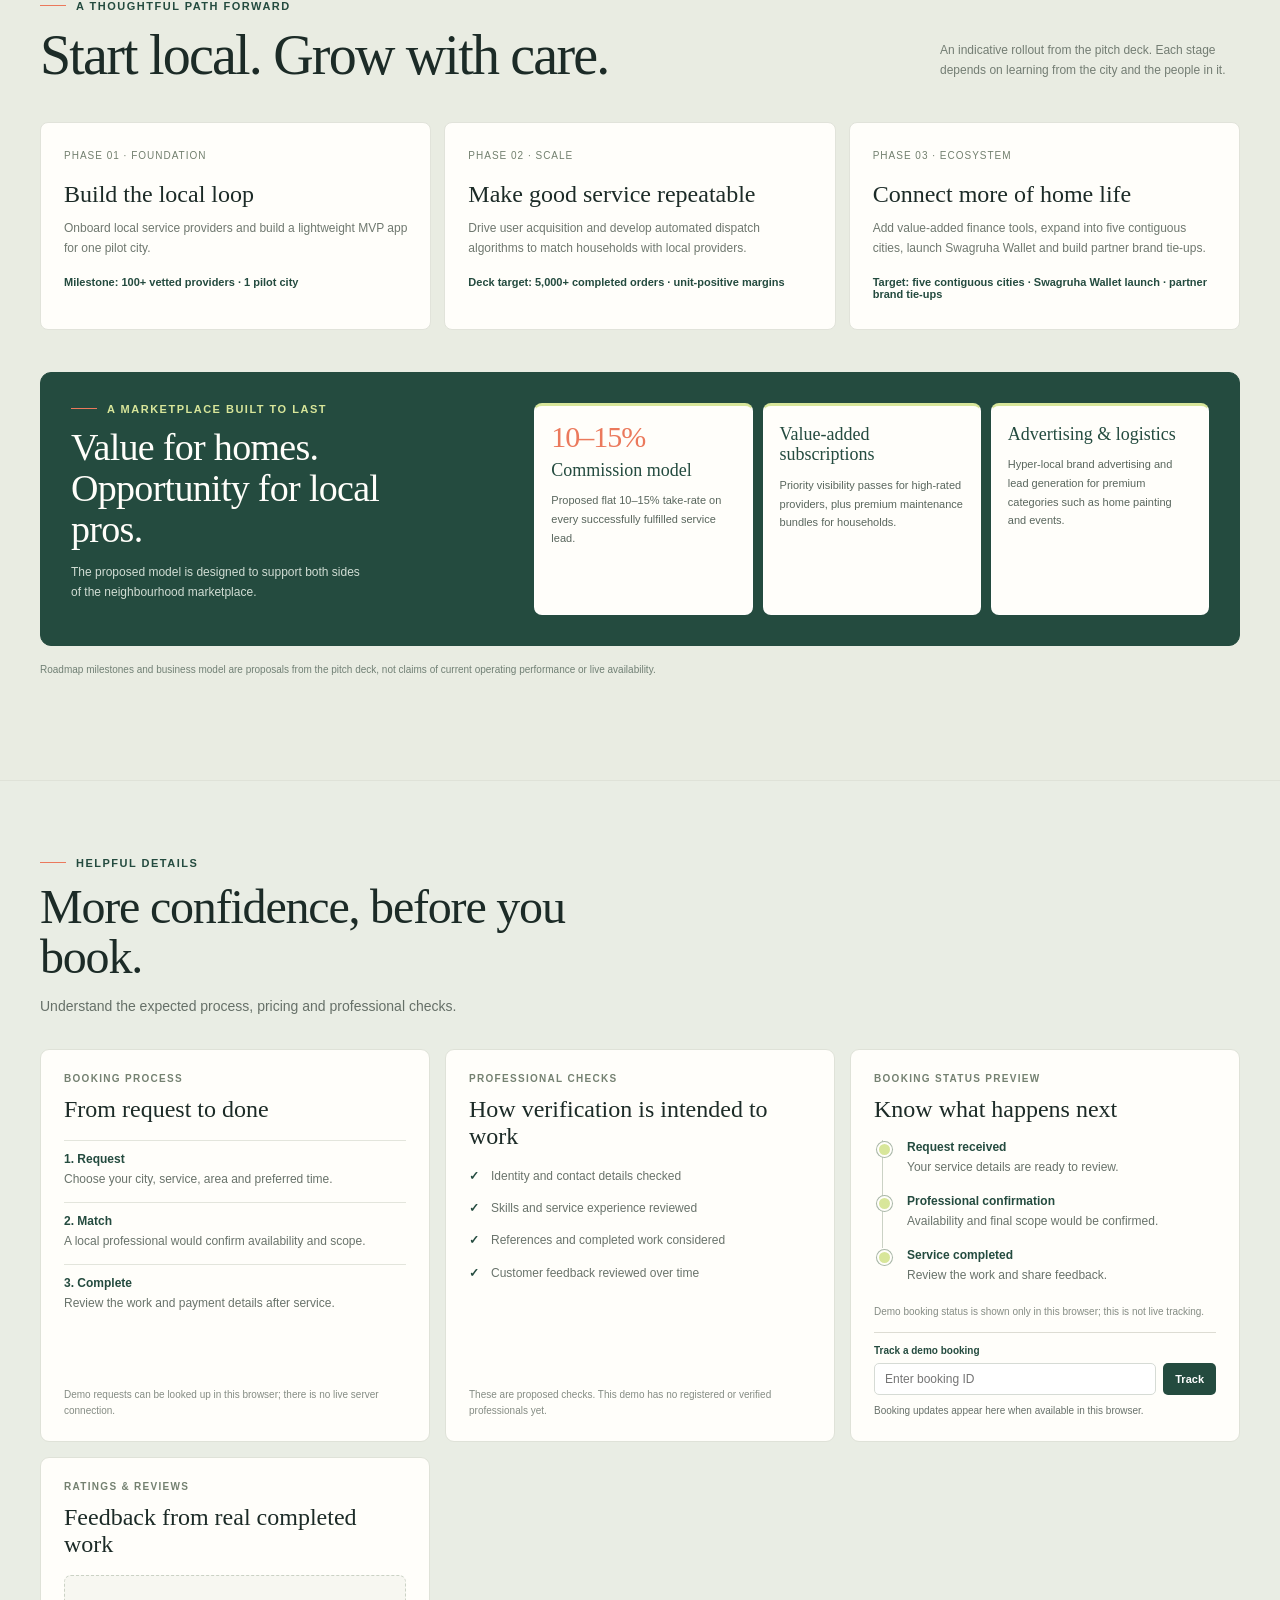
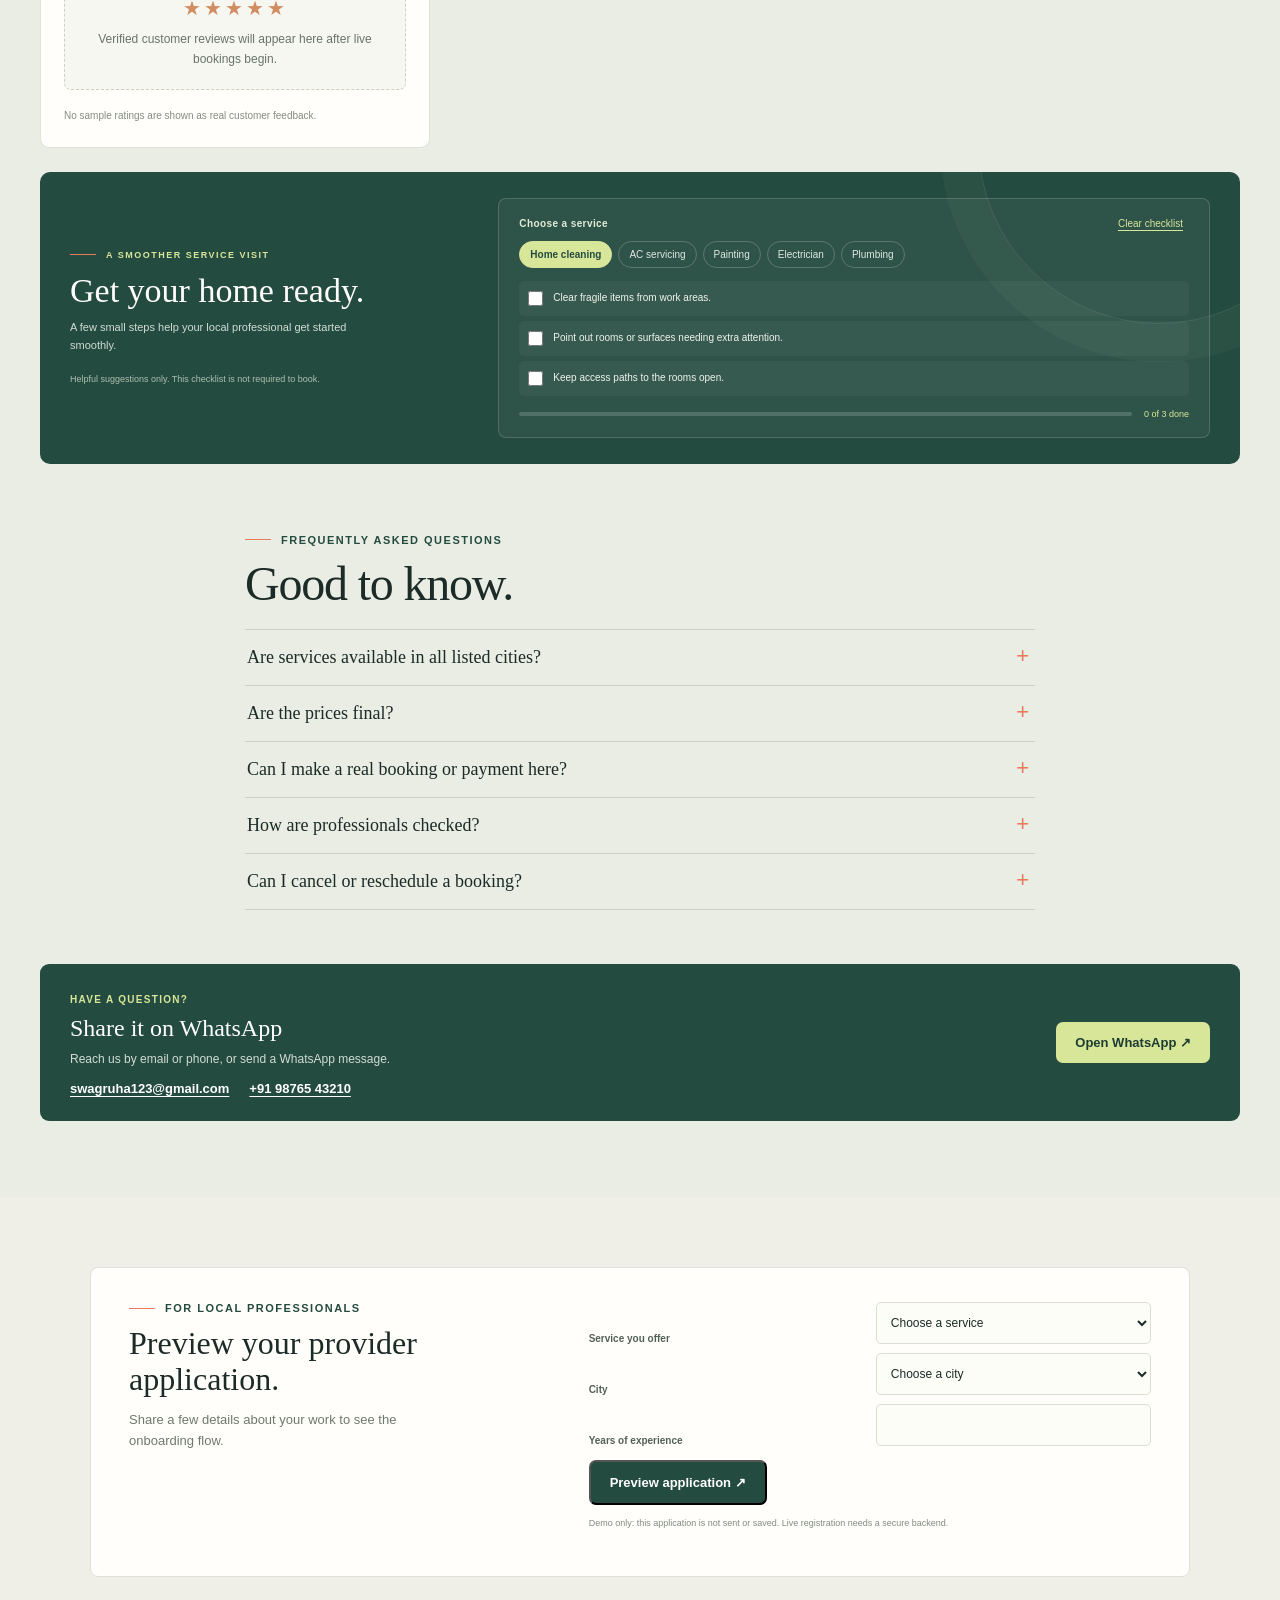
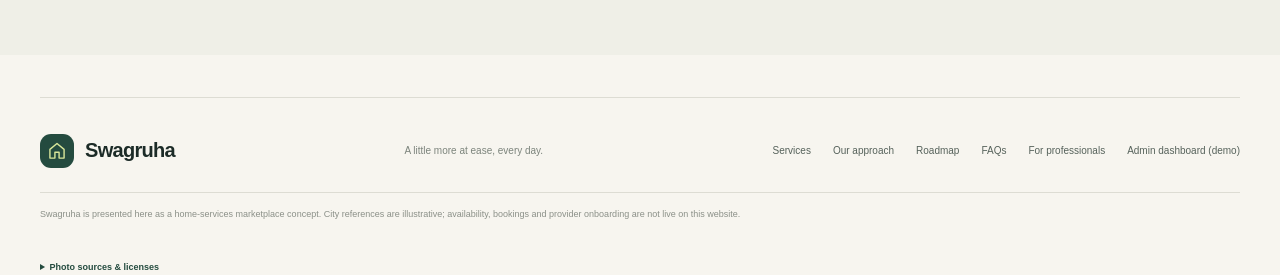
==== commit 81184280: "Fix story photo path Use the repository-root story image so GitHub Pages can load it." ====
--- a/index.html
+++ b/index.html
@@ -41,7 +41,7 @@
 <article class="service" role="button" tabindex="0" aria-haspopup="dialog" data-service="home_cleaning"><div><img class="service-photo" src="assets/services/home-cleaning.png" onerror="this.onerror=null;this.src='home-cleaning.png'" alt="A home cleaner wiping a living room table" loading="lazy" decoding="async"><span class="icon"><svg viewBox="0 0 24 24" fill="none"><path d="m5 19 9-9m-7 11 2-2M14 3v3m-8 2H3m16 0h-3m-2 8 2 2m-4-4 1-1" stroke="currentColor" stroke-width="1.6" stroke-linecap="round" stroke-linejoin="round"/><path d="m14 3 2 2-7 7-2-2 7-7Z" stroke="currentColor" stroke-width="1.6" stroke-linejoin="round"/></svg></span><h3>Home cleaning</h3><p>Freshen up every room.</p></div><span class="arrow" aria-hidden="true">↗</span></article>
 <article class="service" role="button" tabindex="0" aria-haspopup="dialog" data-service="ac_servicing"><div><img class="service-photo" src="assets/services/ac-servicing.png" onerror="this.onerror=null;this.src='ac-servicing.png'" alt="An AC technician cleaning a wall unit" loading="lazy" decoding="async"><span class="icon"><svg viewBox="0 0 24 24" fill="none"><path d="M12 3v18m-7.8-13.5 15.6 9m0-9-15.6 9M8 5l4 2 4-2m-8 14 4-2 4 2m5-9-4 2 4 2M3 9l4 2-4 2" stroke="currentColor" stroke-width="1.4" stroke-linecap="round" stroke-linejoin="round"/></svg></span><h3>AC servicing</h3><p>Checks, cleaning and repairs.</p></div><span class="arrow" aria-hidden="true">↗</span></article></div></section>
 
-<section class="split" id="why"><div class="wrap section story"><div class="story-visual"><img class="story-photo" src="assets/story/swagraha-home-interior.png?v=2" alt="A warm, sunlit Indian living room with sage-green furnishings and natural wood" loading="eager" fetchpriority="high" decoding="async"></div>
+<section class="split" id="why"><div class="wrap section story"><div class="story-visual"><img class="story-photo" src="swagraha-home-interior.png?v=3" alt="A warm, sunlit Indian living room with sage-green furnishings and natural wood" loading="eager" fetchpriority="high" decoding="async"></div>
 <div class="story-copy"><div class="eyebrow">The Swagruha difference</div><h2>Your home deserves a little more care.</h2><p>Finding reliable help should feel easy. Swagruha is designed to bring local know-how and household needs together, with a more considered experience from discovery to done.</p><div class="benefits"><div class="benefit"><b>People you can trust</b><span>A focus on vetted local professionals and dependable service.</span></div><div class="benefit"><b>Pricing with clarity</b><span>Fair, transparent rates help you know what to expect.</span></div><div class="benefit"><b>Local, by design</b><span>Services shaped around the way neighbourhoods really work.</span></div><div class="benefit"><b>Better for everyone</b><span>Helping skilled professionals build visibility and steadier work.</span></div></div></div></div></section>
 <section class="wrap cities" id="cities"><div class="cities-intro"><div class="eyebrow">Growing city focus</div><h2>Built around the character of each city.</h2><p>Swagruha is designed for growing cities. These locations represent focus markets and possible expansion areas for a local-first home-services network.</p></div><div class="city-grid"><article class="city-card" role="button" tabindex="0" aria-pressed="false" aria-label="Choose Visakhapatnam" data-city="Visakhapatnam"><img class="city-photo" src="visakhapatnam-kailasagiri.jpg" onerror="this.onerror=null;this.src='visakhapatnam.jpg'" alt="Shiva and Parvati statues at Kailasagiri Hill Park, Visakhapatnam" loading="lazy" decoding="async"><span class="city-index">01 / ANDHRA PRADESH</span><span class="city-name">Visakhapatnam</span><span class="city-landmark" data-landmark="visakhapatnam">Kailasagiri Hill Park · Shiva and Parvati statues</span><span class="city-mark">విశాఖపట్నం</span><span class="city-line"></span></article><article class="city-card" role="button" tabindex="0" aria-label="Choose Hyderabad" data-city="Hyderabad"><img class="city-photo" src="hyderabad-straight.png" onerror="this.onerror=null;this.src='hyderabad.jpg'" alt="Charminar in Hyderabad" loading="lazy" decoding="async"><span class="city-index">02 / TELANGANA</span><span class="city-name">Hyderabad</span><span class="city-landmark" data-landmark="hyderabad">Charminar</span><span class="city-mark">హైదరాబాద్</span><span class="city-line"></span></article><article class="city-card" role="button" tabindex="0" aria-label="Choose Brahmapur" data-city="Brahmapur"><img class="city-photo" src="assets/cities/brahmapur.jpg" onerror="this.onerror=null;this.src='brahmapur.jpg'" alt="Gopalpur Sea Beach near Brahmapur" loading="lazy" decoding="async"><span class="city-index">03 / ODISHA</span><span class="city-name">Brahmapur</span><span class="city-landmark" data-landmark="brahmapur">Gopalpur Sea Beach</span><span class="city-mark">ବ୍ରହ୍ମପୁର</span><span class="city-line"></span></article><article class="city-card" role="button" tabindex="0" aria-label="Choose Bhubaneswar" data-city="Bhubaneswar"><img class="city-photo" src="assets/cities/bhubaneswar.jpg" onerror="this.onerror=null;this.src='bhubaneswar.jpg'" alt="Lingaraj Temple in Bhubaneswar" loading="lazy" decoding="async"><span class="city-index">04 / ODISHA</span><span class="city-name">Bhubaneswar</span><span class="city-landmark" data-landmark="bhubaneswar">Lingaraj Temple</span><span class="city-mark">ଭୁବନେଶ୍ୱର</span><span class="city-line"></span></article><article class="city-card" role="button" tabindex="0" aria-label="Choose Indore" data-city="Indore"><img class="city-photo" src="indore-straight.png" onerror="this.onerror=null;this.src='indore.jpg'" alt="Rajwada Palace in Indore" loading="lazy" decoding="async"><span class="city-index">05 / CENTRAL</span><span class="city-name">Indore</span><span class="city-landmark" data-landmark="indore">Rajwada Palace</span><span class="city-mark">इंदौर</span><span class="city-line"></span></article><article class="city-card" role="button" tabindex="0" aria-label="Choose Guntur" data-city="Guntur"><img class="city-photo" src="guntur-straight.png" onerror="this.onerror=null;this.src='guntur.jpg'" alt="Jinnah Tower in Guntur" loading="lazy" decoding="async"><span class="city-index">06 / ANDHRA PRADESH</span><span class="city-name">Guntur</span><span class="city-landmark" data-landmark="guntur">Jinnah Tower</span><span class="city-mark">గుంటూరు</span><span class="city-line"></span></article><article class="city-card" role="button" tabindex="0" aria-label="Choose Nashik" data-city="Nashik"><img class="city-photo" src="assets/cities/nashik.jpg" onerror="this.onerror=null;this.src='nashik.jpg'" alt="Ramkund on the Godavari River in Nashik" loading="lazy" decoding="async"><span class="city-index">07 / WEST</span><span class="city-name">Nashik</span><span class="city-landmark" data-landmark="nashik">Ramkund</span><span class="city-mark">नाशिक</span><span class="city-line"></span></article><article class="city-card" role="button" tabindex="0" aria-label="Choose Mumbai" data-city="Mumbai"><img class="city-photo" src="assets/cities/mumbai.jpg" onerror="this.onerror=null;this.src='mumbai.jpg'" alt="Gateway of India in Mumbai" loading="lazy" decoding="async"><span class="city-index">08 / MAHARASHTRA</span><span class="city-name">Mumbai</span><span class="city-landmark" data-landmark="mumbai">Gateway of India</span><span class="city-mark">मुंबई</span><span class="city-line"></span></article><article class="city-card" role="button" tabindex="0" aria-label="Choose Bangalore" data-city="Bangalore"><img class="city-photo" src="assets/cities/bangalore.jpg" onerror="this.onerror=null;this.src='bangalore.jpg'" alt="Vidhana Soudha in Bangalore" loading="lazy" decoding="async"><span class="city-index">09 / KARNATAKA</span><span class="city-name">Bangalore</span><span class="city-landmark" data-landmark="bangalore">Vidhana Soudha</span><span class="city-mark">ಬೆಂಗಳೂರು</span><span class="city-line"></span></article><article class="city-card" role="button" tabindex="0" aria-label="Choose Chennai" data-city="Chennai"><img class="city-photo" src="assets/cities/chennai.jpg" onerror="this.onerror=null;this.src='chennai.jpg'" alt="Marina Beach in Chennai" loading="lazy" decoding="async"><span class="city-index">10 / TAMIL NADU</span><span class="city-name">Chennai</span><span class="city-landmark" data-landmark="chennai">Marina Beach</span><span class="city-mark">சென்னை</span><span class="city-line"></span></article><article class="city-card" role="button" tabindex="0" aria-label="Choose Delhi" data-city="Delhi"><img class="city-photo" src="delhi-straight.png" onerror="this.onerror=null;this.src='delhi.jpg'" alt="India Gate in Delhi" loading="lazy" decoding="async"><span class="city-index">11 / DELHI</span><span class="city-name">Delhi</span><span class="city-landmark" data-landmark="delhi">India Gate</span><span class="city-mark">दिल्ली</span><span class="city-line"></span></article><article class="city-card" role="button" tabindex="0" aria-label="Choose Vijayawada" data-city="Vijayawada"><img class="city-photo" src="vijayawada-straight.png" onerror="this.onerror=null;this.src='vijayawada.jpg'" alt="Kanaka Durga Temple in Vijayawada" loading="lazy" decoding="async"><span class="city-index">12 / ANDHRA PRADESH</span><span class="city-name">Vijayawada</span><span class="city-landmark" data-landmark="vijayawada">Kanaka Durga Temple</span><span class="city-mark">విజయవాడ</span><span class="city-line"></span></article></div></section>
 <section class="roadmap" id="roadmap"><div class="wrap"><div class="roadmap-head"><div><div class="eyebrow">A thoughtful path forward</div><h2>Start local. Grow with care.</h2></div><p>An indicative rollout from the pitch deck. Each stage depends on learning from the city and the people in it.</p></div><div class="roadmap-grid"><article class="roadmap-card"><span class="phase">Phase 01 · Foundation</span><h3>Build the local loop</h3><p>Onboard local service providers and build a lightweight MVP app for one pilot city.</p><span class="goal">Milestone: 100+ vetted providers · 1 pilot city</span></article><article class="roadmap-card"><span class="phase">Phase 02 · Scale</span><h3>Make good service repeatable</h3><p>Drive user acquisition and develop automated dispatch algorithms to match households with local providers.</p><span class="goal">Deck target: 5,000+ completed orders · unit-positive margins</span></article><article class="roadmap-card"><span class="phase">Phase 03 · Ecosystem</span><h3>Connect more of home life</h3><p>Add value-added finance tools, expand into five contiguous cities, launch Swagruha Wallet and build partner brand tie-ups.</p><span class="goal">Target: five contiguous cities · Swagruha Wallet launch · partner brand tie-ups</span></article></div><div class="model-row"><div><div class="eyebrow">A marketplace built to last</div><h3>Value for homes.<br>Opportunity for local pros.</h3><p>The proposed model is designed to support both sides of the neighbourhood marketplace.</p></div><div class="model-list"><div class="model-item"><b>Commission model</b><span>Proposed flat 10–15% take-rate on every successfully fulfilled service lead.</span></div><div class="model-item"><b>Value-added subscriptions</b><span>Priority visibility passes for high-rated providers, plus premium maintenance bundles for households.</span></div><div class="model-item"><b>Advertising & logistics</b><span>Hyper-local brand advertising and lead generation for premium categories such as home painting and events.</span></div></div></div><p class="roadmap-note">Roadmap milestones and business model are proposals from the pitch deck, not claims of current operating performance or live availability.</p></div></section>
